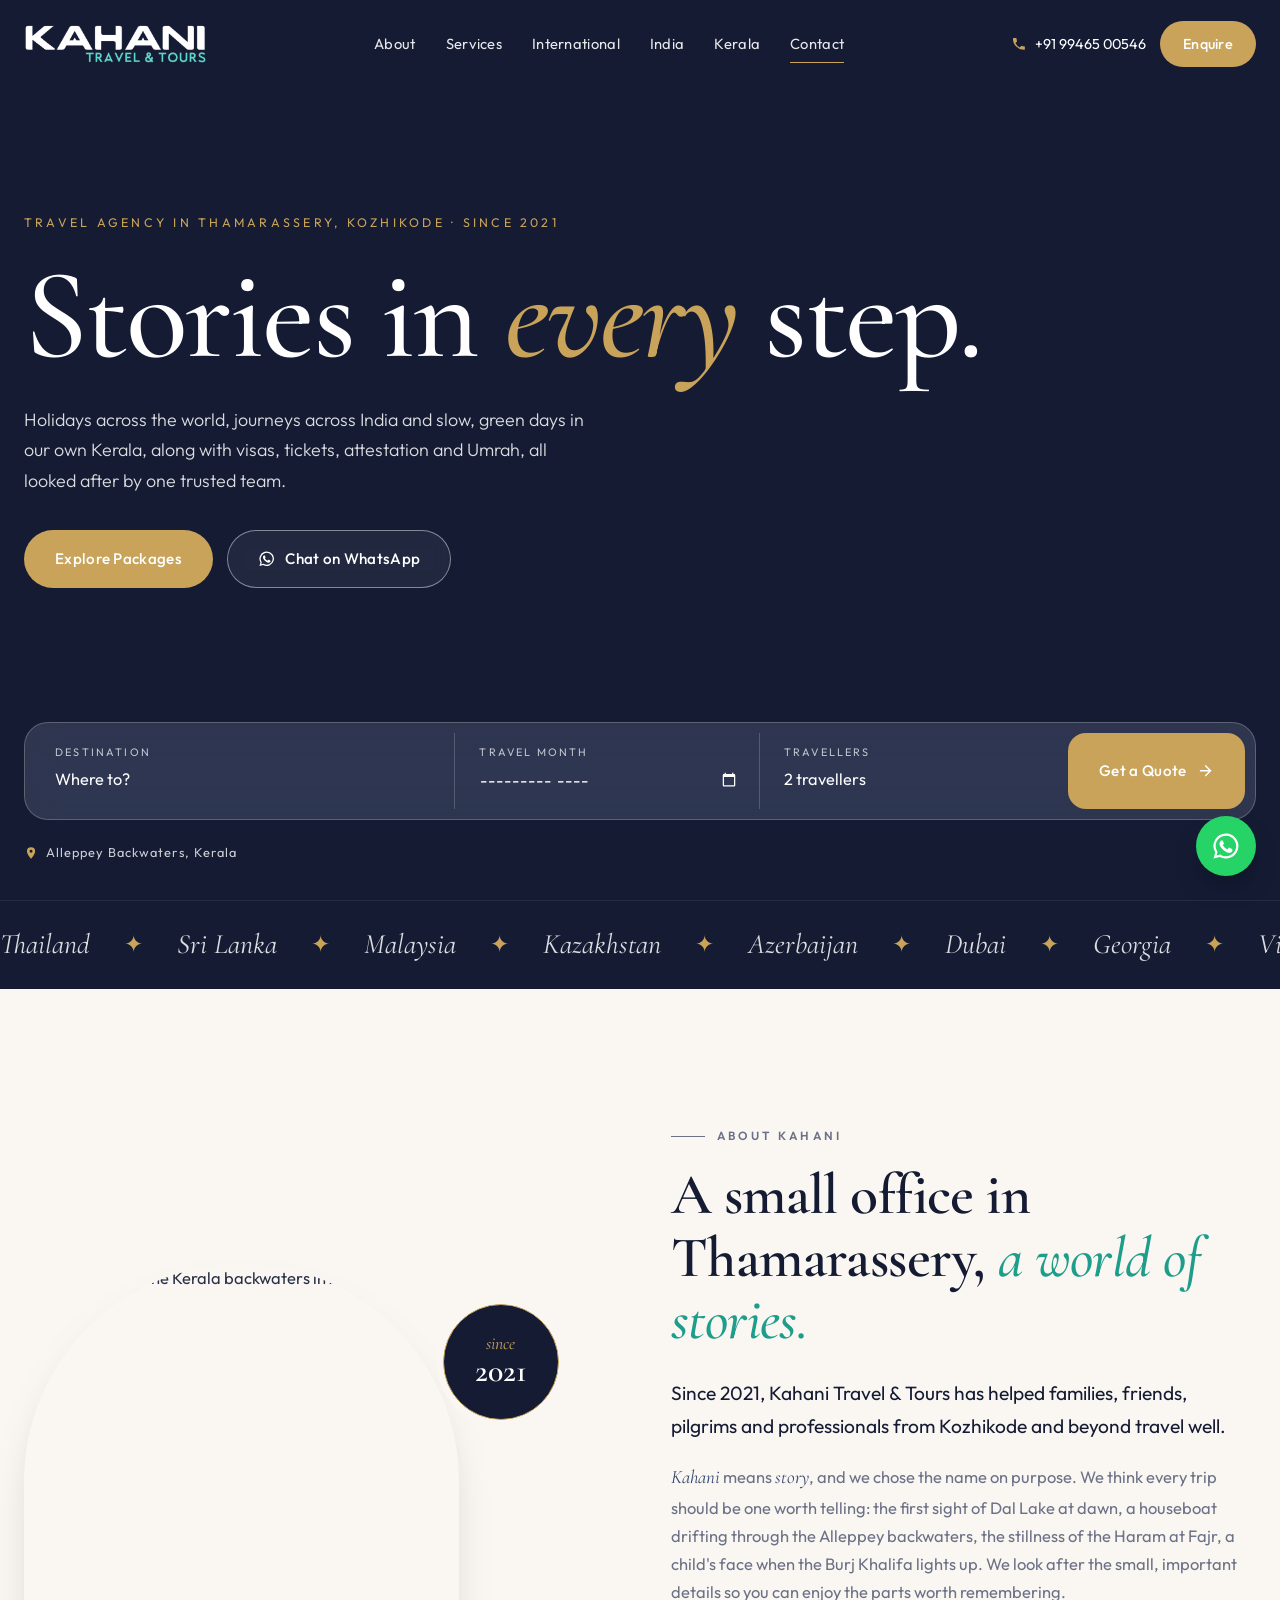
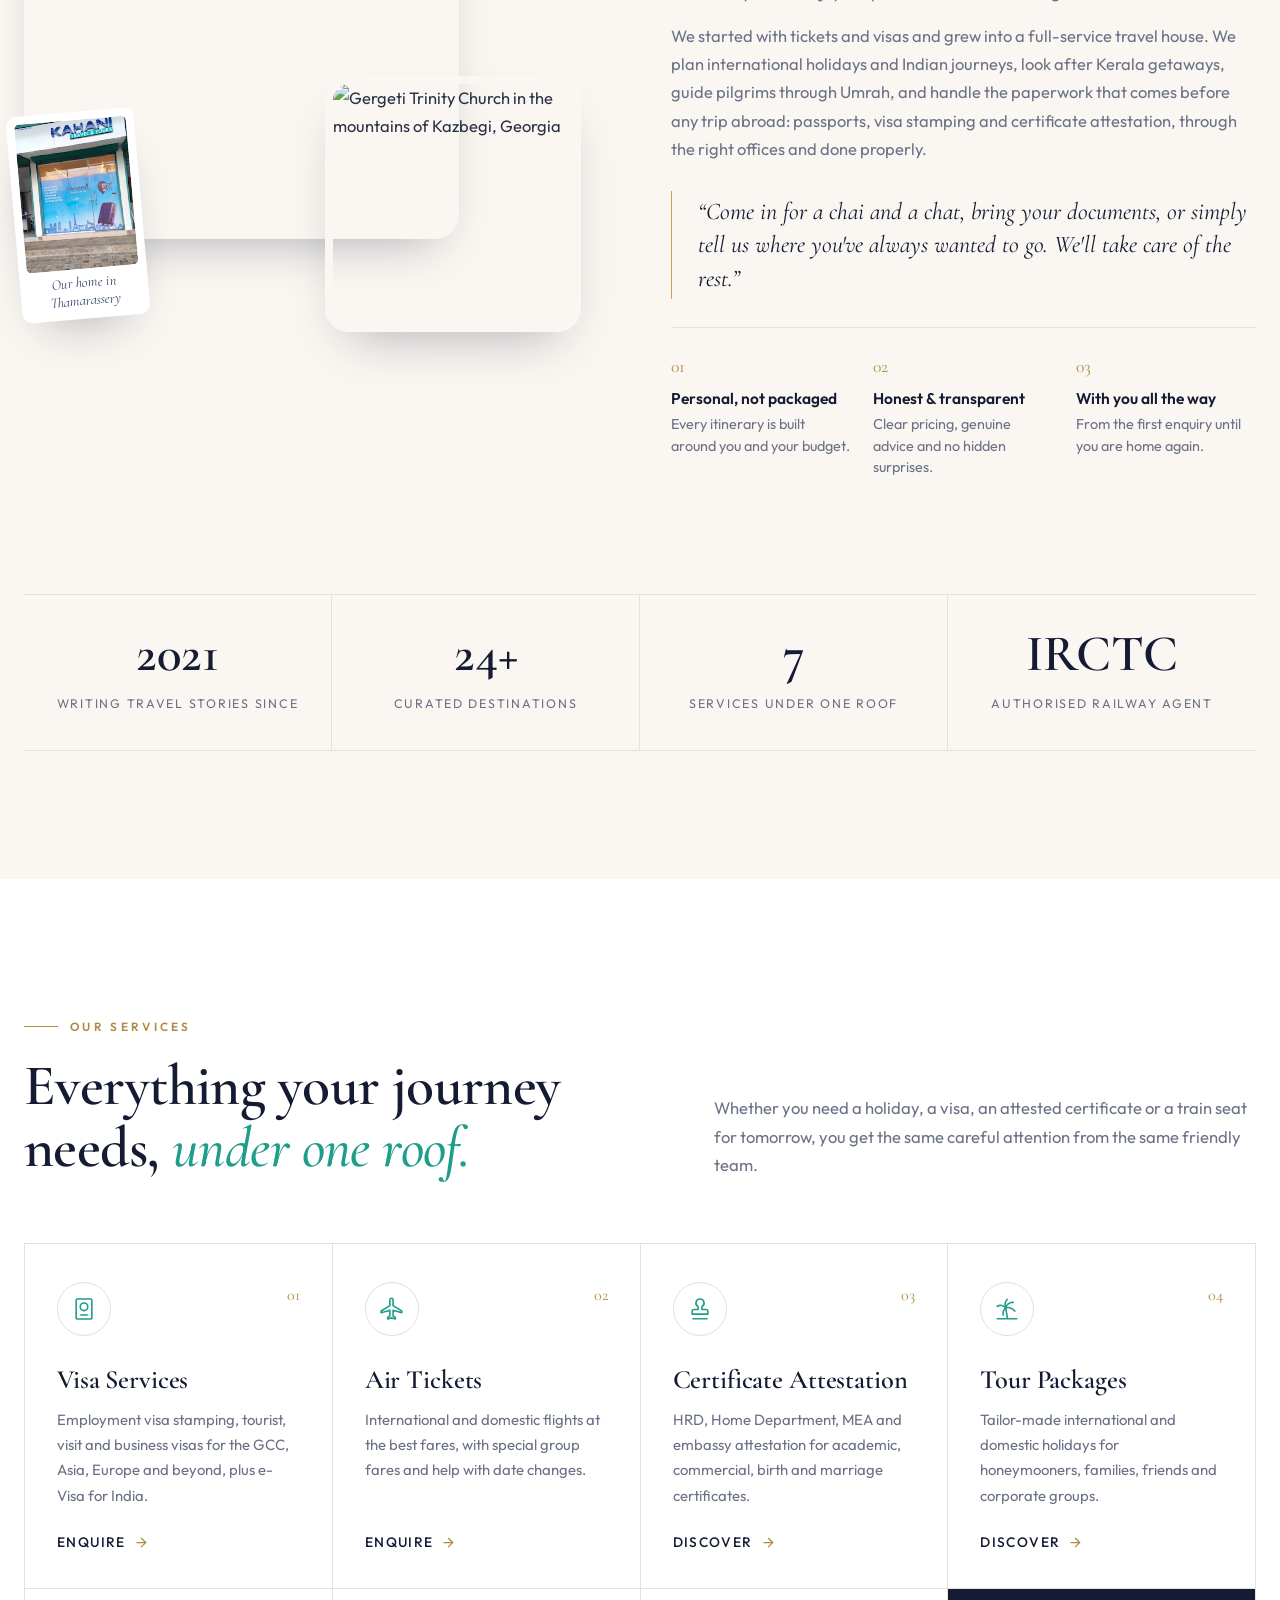
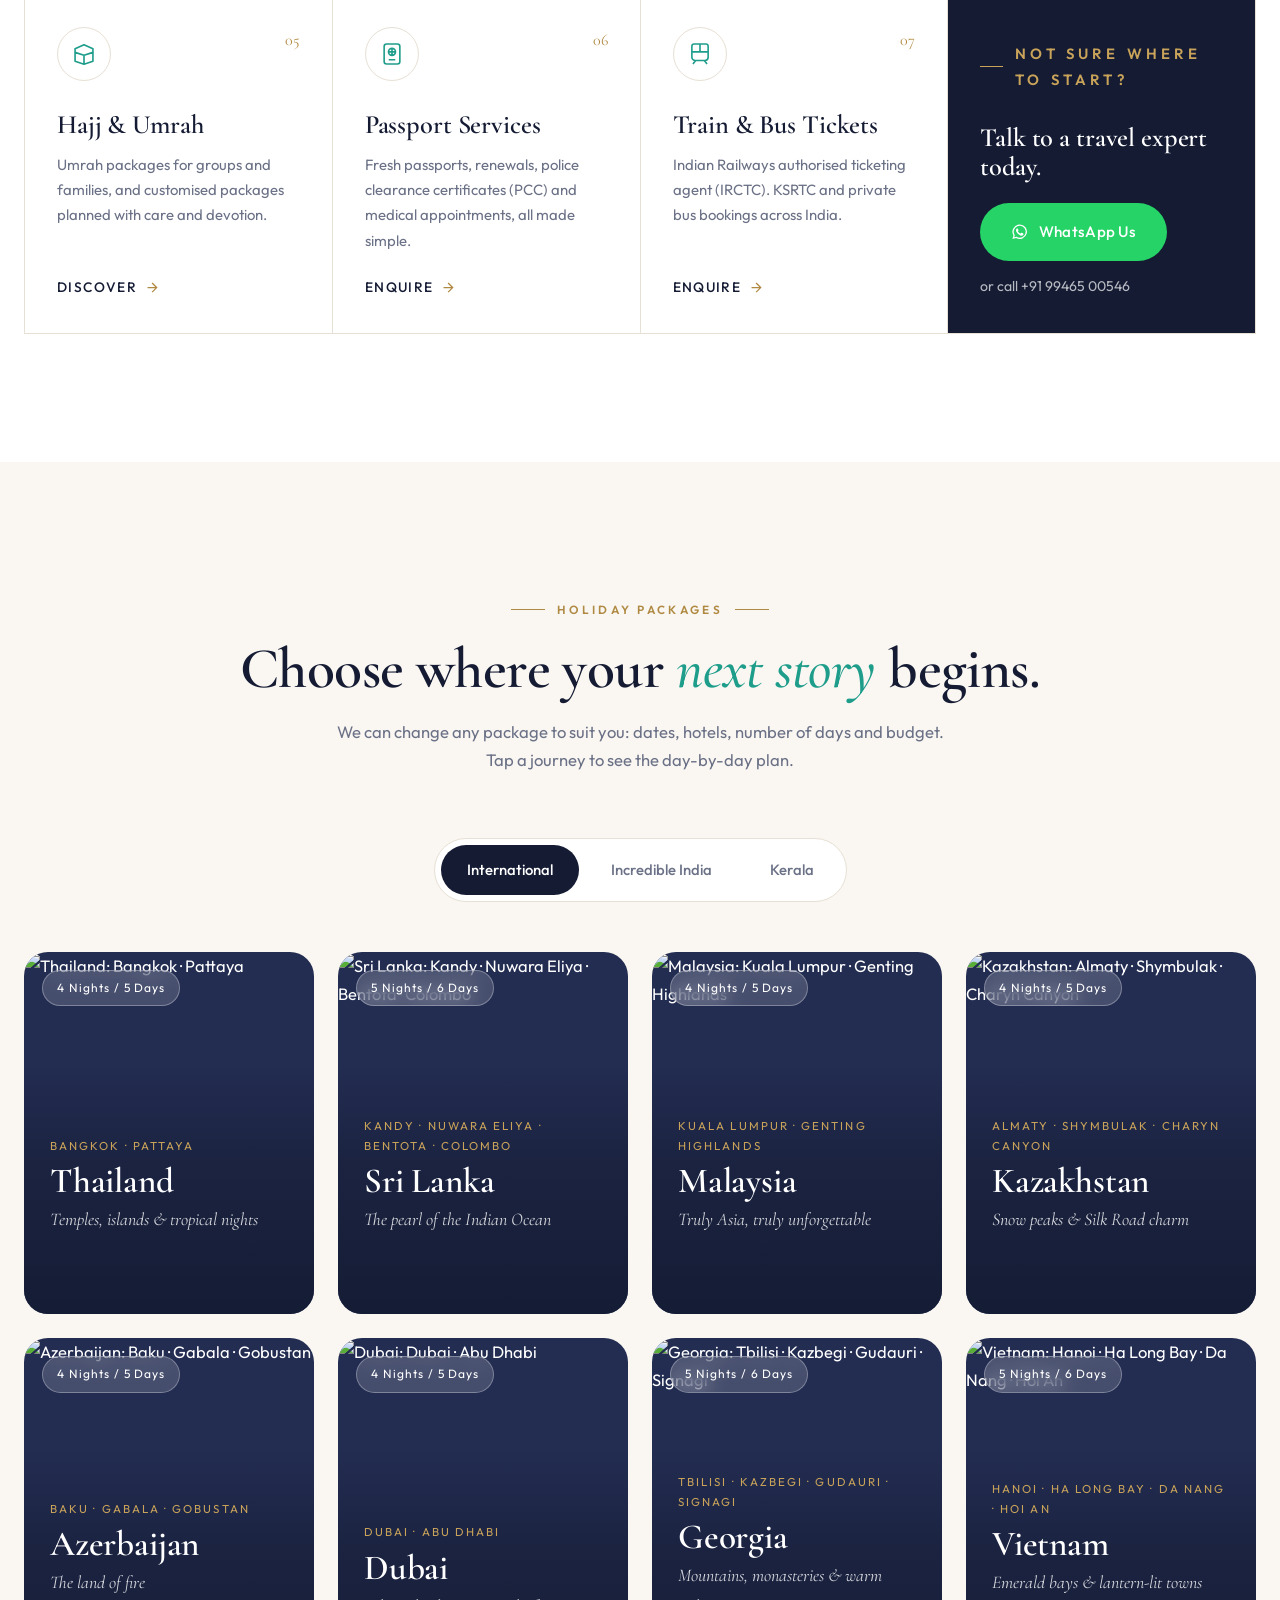
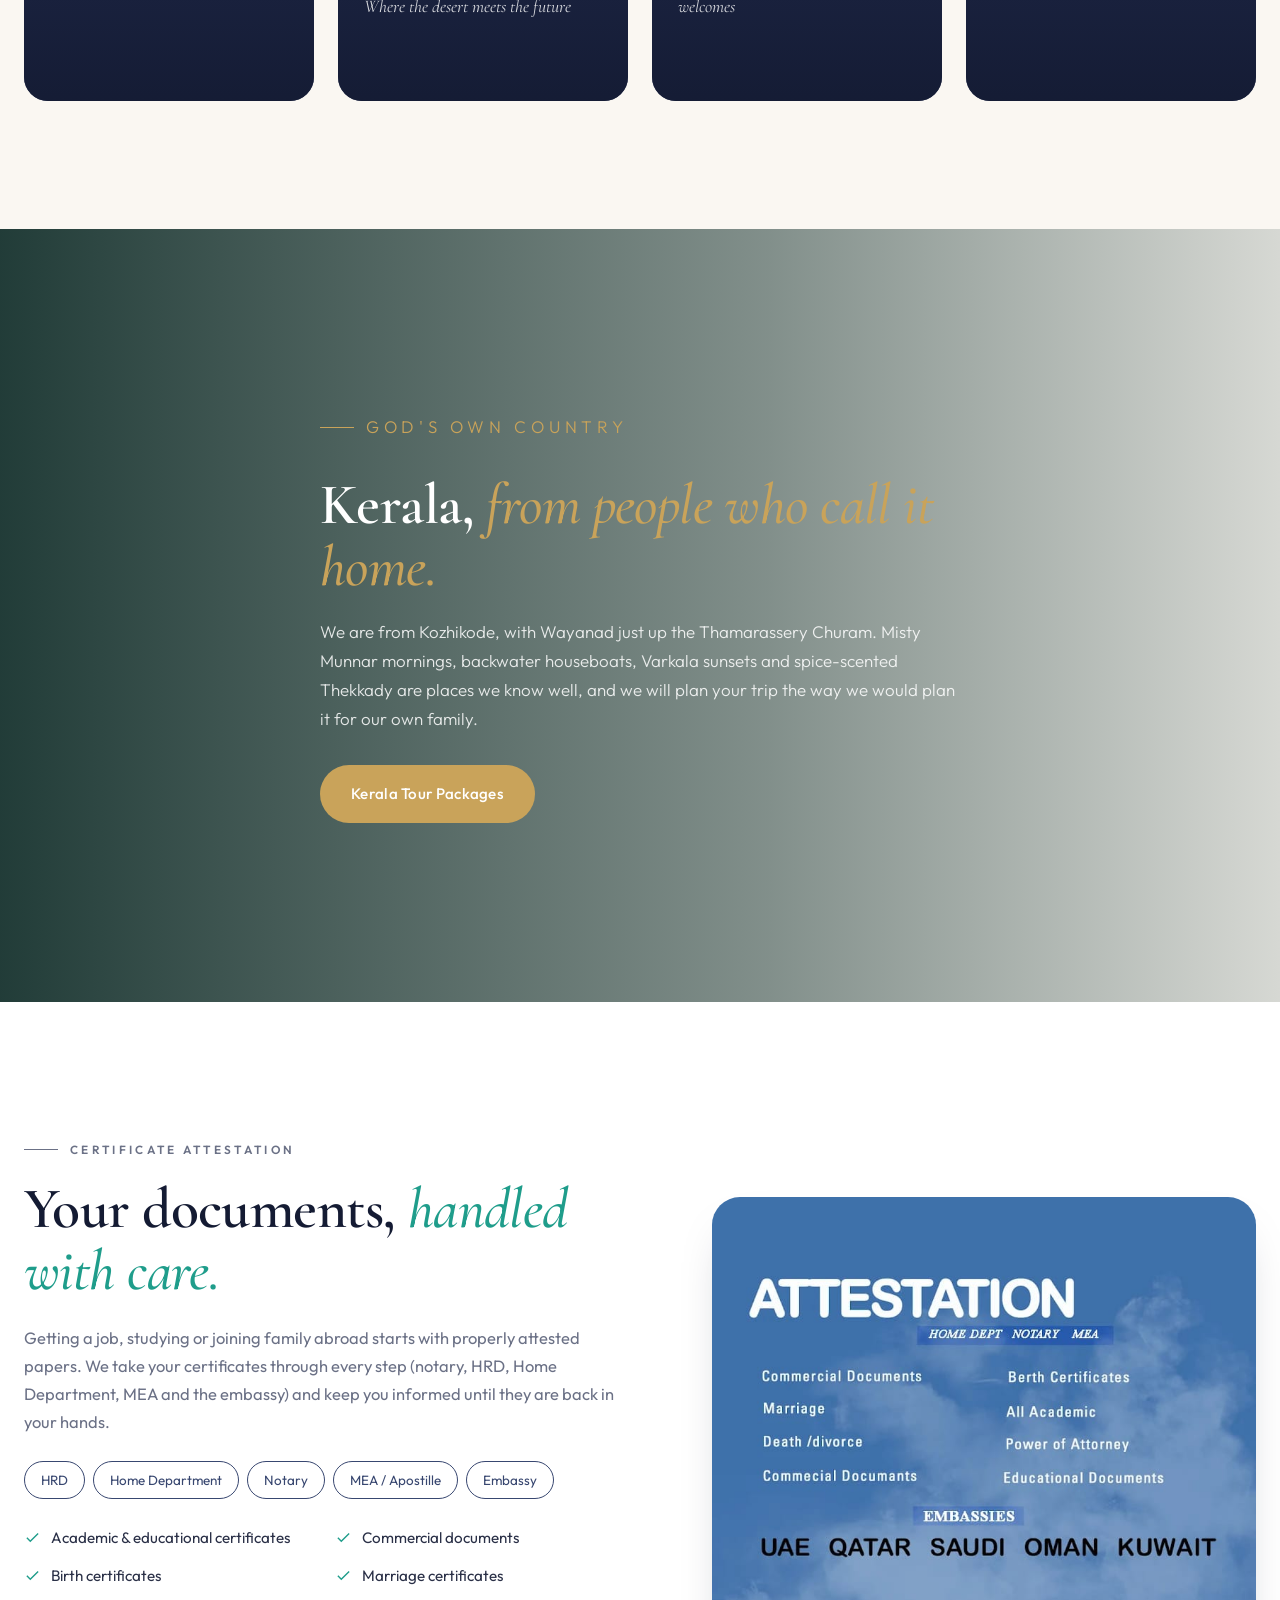
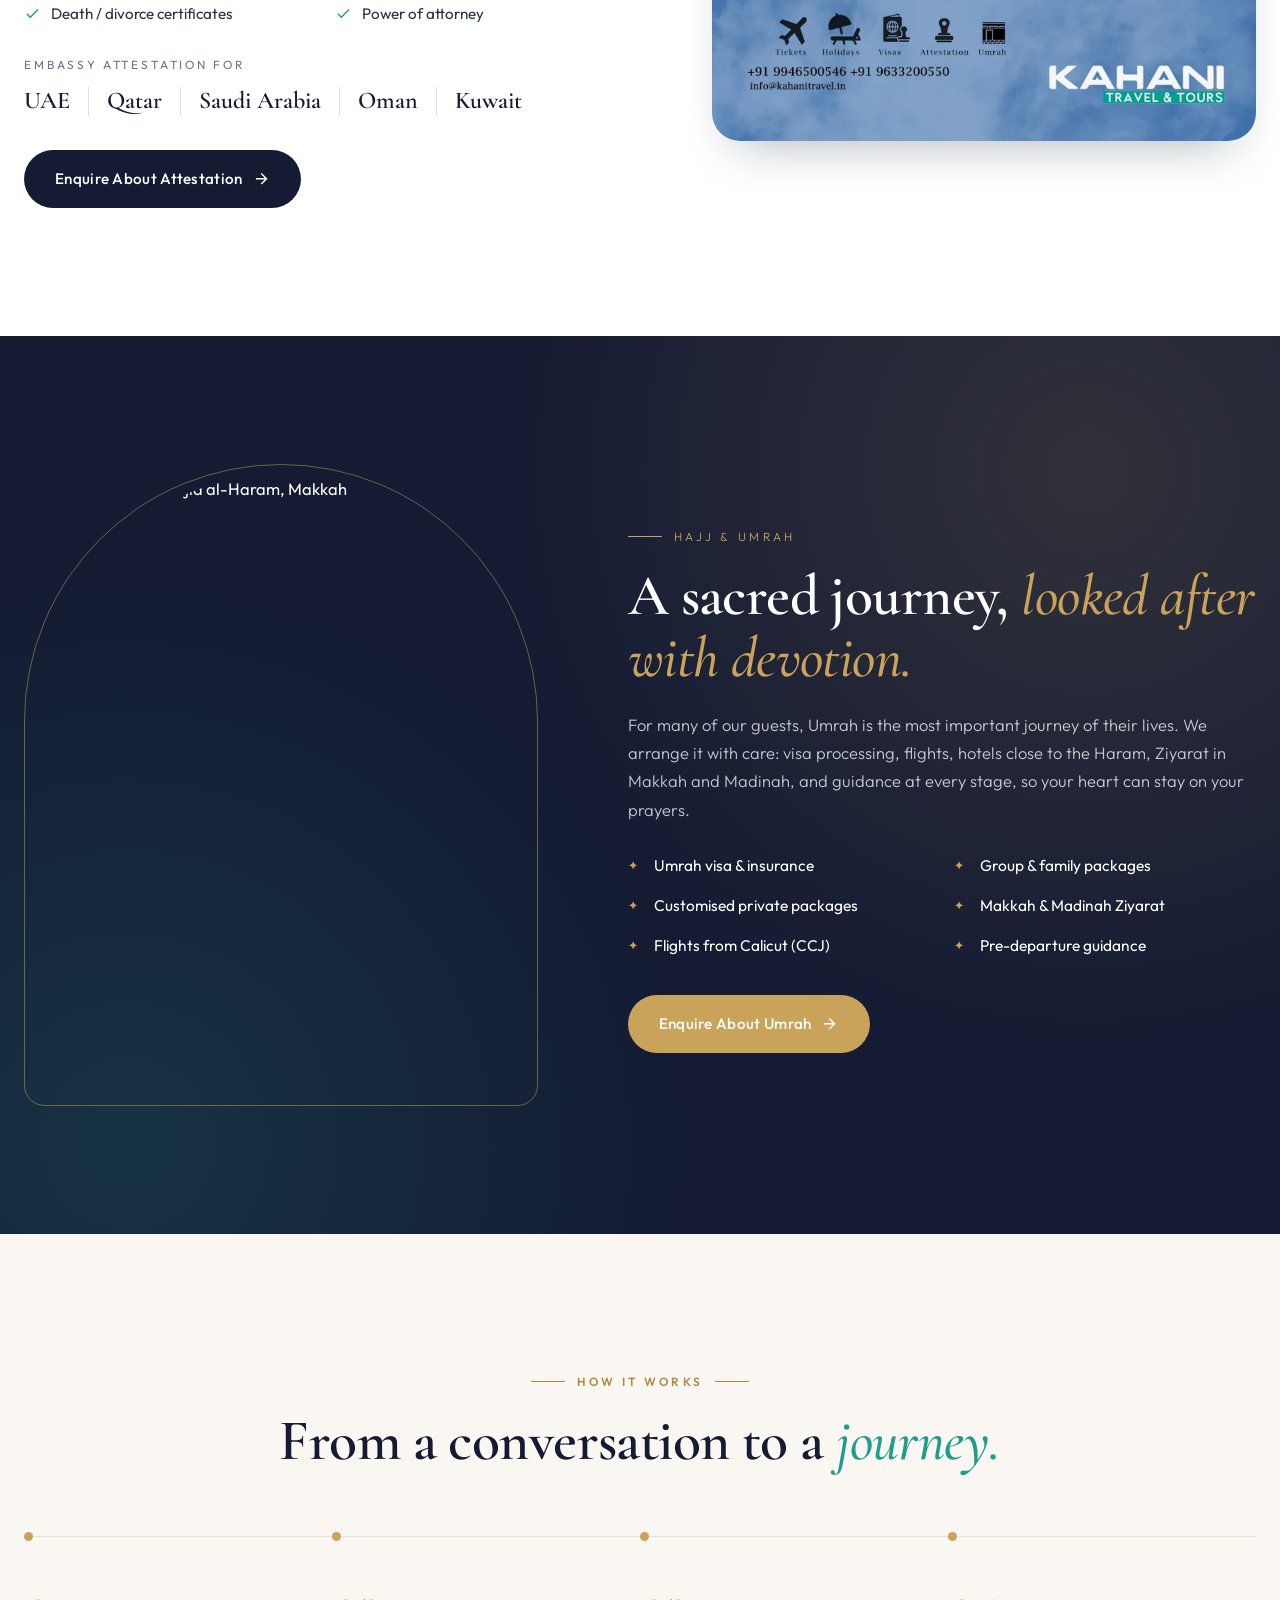
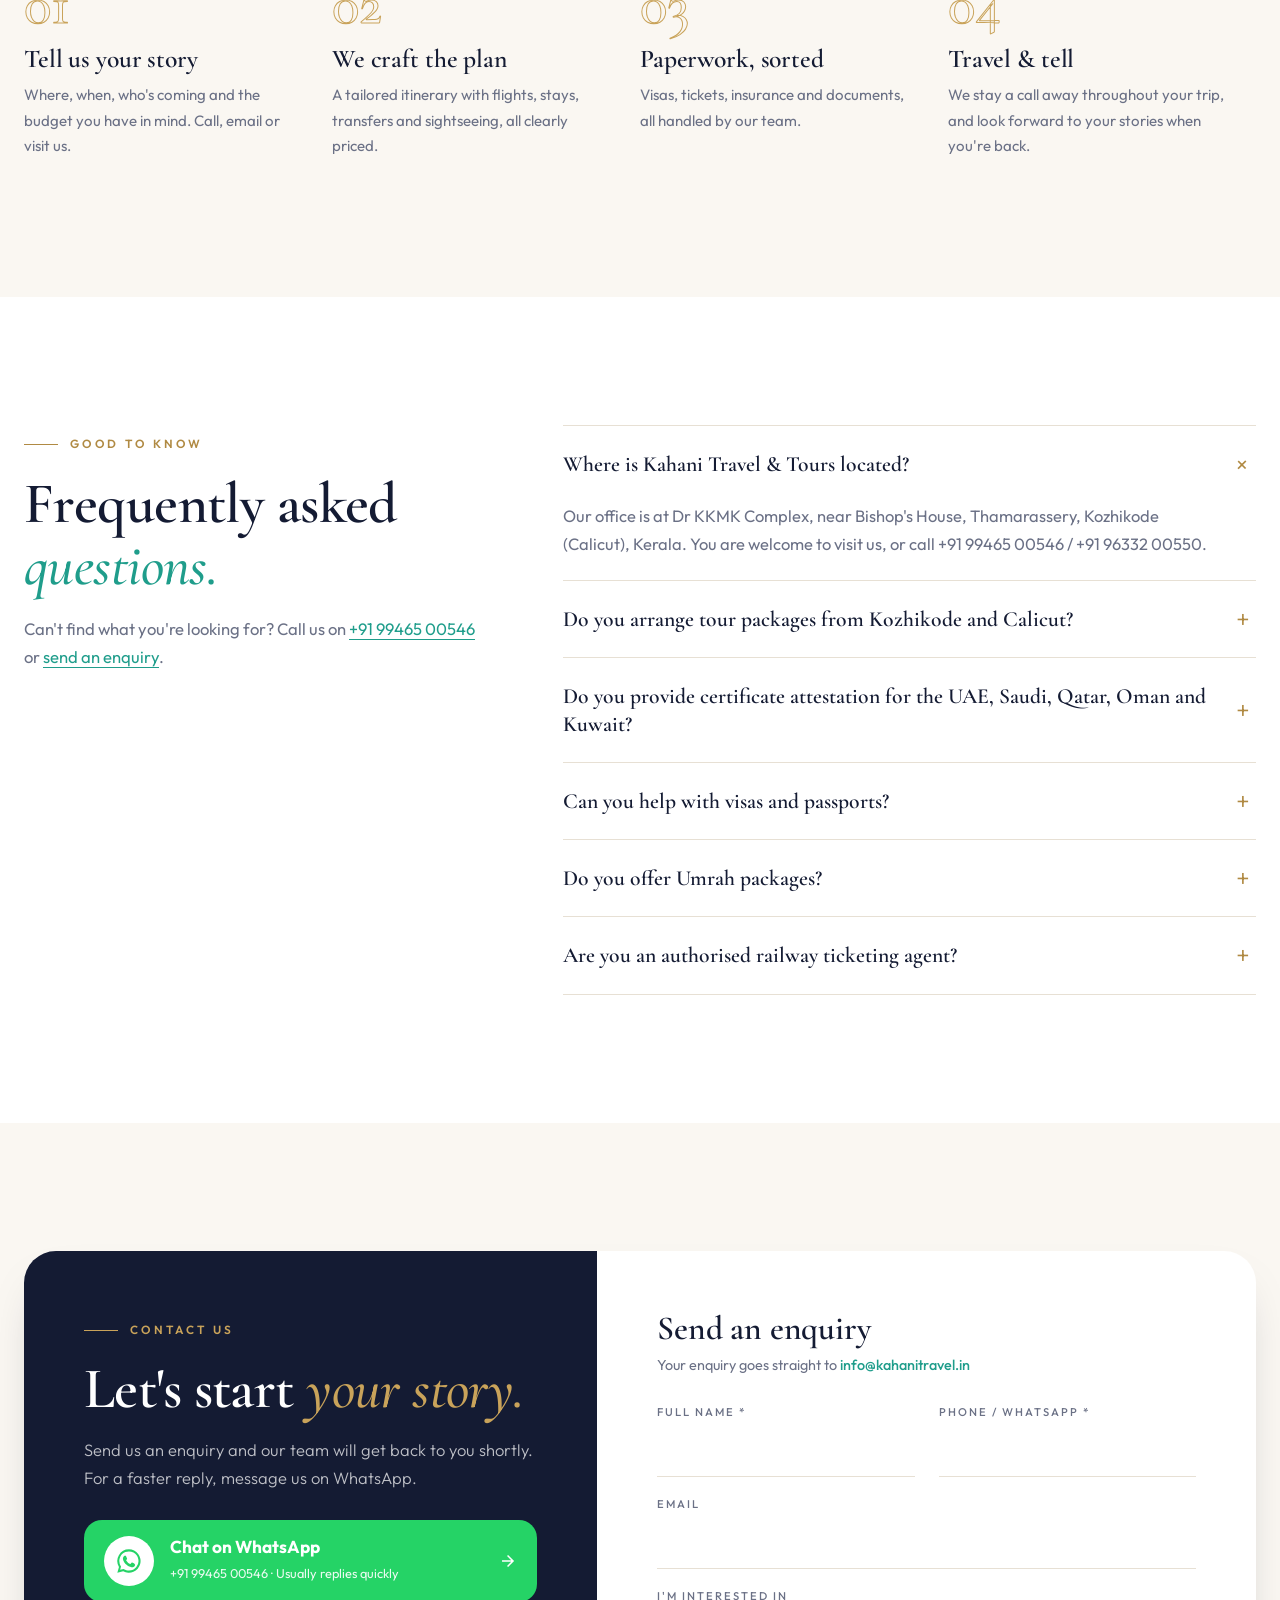
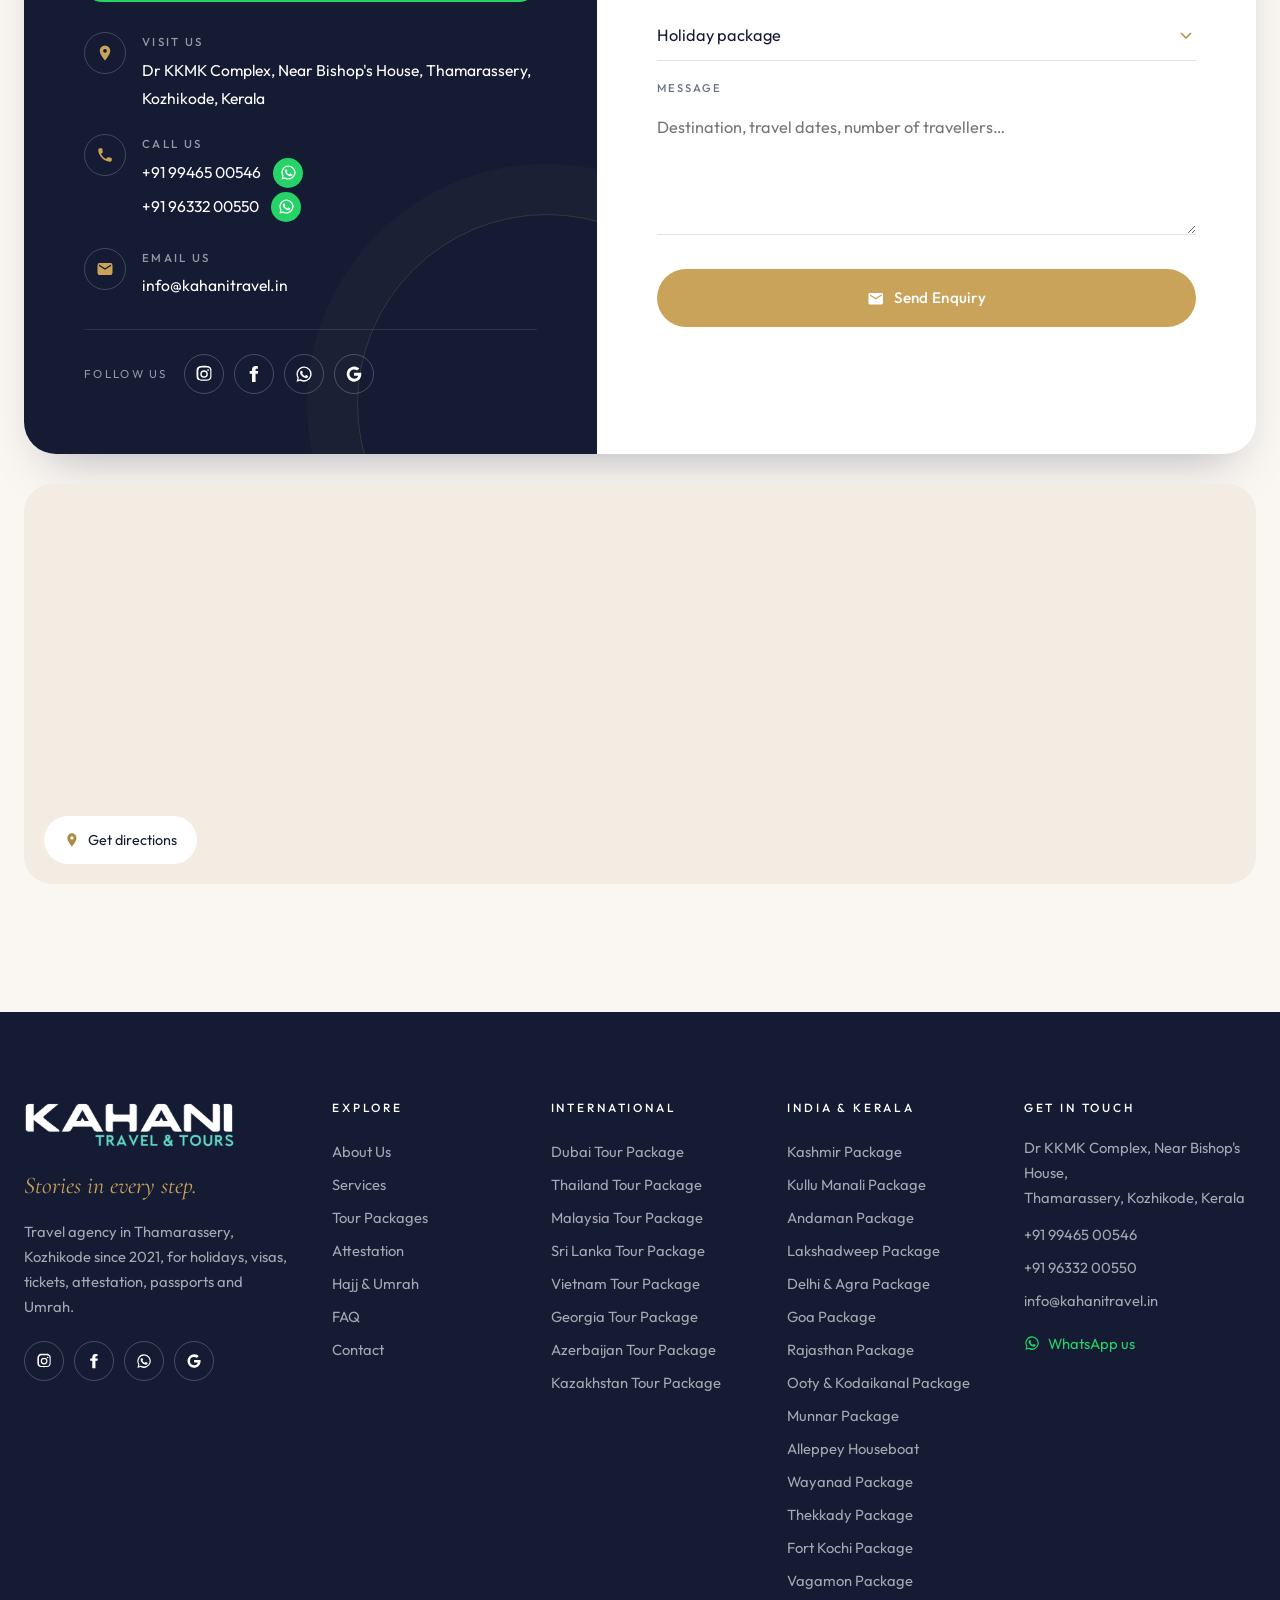
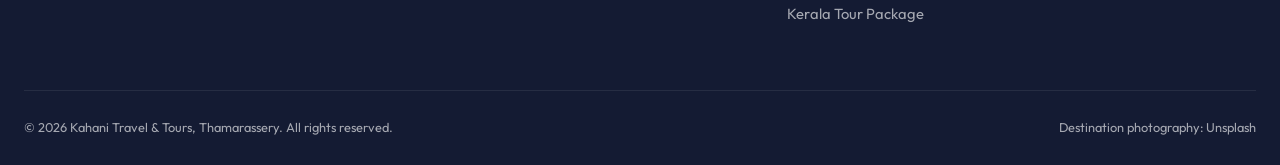
==== index.html @ eb057e5e "Add Goa, Rajasthan, Ooty, Thekkady, Fort Kochi and Vagamon packages; remove Attestation from top men" ====
<!doctype html>
<html lang="en-IN">
<head>
<meta charset="utf-8">
<meta name="viewport" content="width=device-width, initial-scale=1, viewport-fit=cover">
<title>Kahani Travel &amp; Tours | Travel Agency in Thamarassery, Kozhikode (Calicut)</title>
<meta name="description" content="Kahani Travel & Tours, a trusted travel agency in Thamarassery, Kozhikode since 2021. Holiday packages to Dubai, Thailand, Georgia, Kashmir and Kerala, plus visa services, air tickets, certificate attestation, passports and Umrah packages.">
<meta name="keywords" content="travel agency Thamarassery, travel agency Kozhikode, travel agency Calicut, tour packages Kerala, Kerala tour packages, Munnar package, Wayanad package, Goa package, Rajasthan tour package, Dubai package from Calicut, Thailand tour package, Georgia tour package, Kashmir package, Umrah package Kozhikode, visa services Calicut, certificate attestation Kozhikode, MEA attestation, embassy attestation UAE Saudi Qatar, passport services Thamarassery, IRCTC agent, air ticket booking Thamarassery, Kahani Travel">
<meta name="author" content="Kahani Travel & Tours">
<meta name="robots" content="index, follow, max-image-preview:large">
<link rel="canonical" href="https://kahanitravel.in/">
<meta name="geo.region" content="IN-KL">
<meta name="geo.placename" content="Thamarassery, Kozhikode">
<meta name="geo.position" content="11.4157;75.9387">
<meta name="ICBM" content="11.4157, 75.9387">

<!-- Open Graph / social sharing -->
<meta property="og:type" content="website">
<meta property="og:site_name" content="Kahani Travel & Tours">
<meta property="og:locale" content="en_IN">
<meta property="og:url" content="https://kahanitravel.in/">
<meta property="og:title" content="Kahani Travel & Tours | Stories in Every Step">
<meta property="og:description" content="Holidays, visas, tickets, attestation and Umrah from Thamarassery, Kozhikode. Your travel partner since 2021.">
<meta property="og:image" content="https://kahanitravel.in/assets/og-image.jpg">
<meta property="og:image:width" content="1200">
<meta property="og:image:height" content="630">
<meta name="twitter:card" content="summary_large_image">
<meta name="twitter:title" content="Kahani Travel & Tours | Stories in Every Step">
<meta name="twitter:description" content="Holidays, visas, tickets, attestation and Umrah from Thamarassery, Kozhikode.">
<meta name="twitter:image" content="https://kahanitravel.in/assets/og-image.jpg">

<meta name="theme-color" content="#141b33">
<link rel="icon" type="image/png" href="assets/favicon.png">
<link rel="apple-touch-icon" href="assets/apple-touch-icon.png">
<link rel="manifest" href="site.webmanifest">

<link rel="preconnect" href="https://fonts.googleapis.com">
<link rel="preconnect" href="https://fonts.gstatic.com" crossorigin>
<link rel="preconnect" href="https://images.unsplash.com">
<link rel="preload" as="image" href="https://images.unsplash.com/photo-1602216056096-3b40cc0c9944?auto=format&fit=crop&w=1920&q=70">
<link href="https://fonts.googleapis.com/css2?family=Cormorant+Garamond:ital,wght@0,500;0,600;0,700;1,500;1,600&family=Outfit:wght@300;400;500;600;700&display=swap" rel="stylesheet">
<link rel="stylesheet" href="style.css">

<!-- Structured data (Google rich results) -->
<script type="application/ld+json">
{
  "@context": "https://schema.org",
  "@graph": [
    {
      "@type": ["TravelAgency", "LocalBusiness"],
      "@id": "https://kahanitravel.in/#agency",
      "name": "Kahani Travel & Tours",
      "alternateName": "Kahani Travels & Tours",
      "slogan": "Stories in Every Step",
      "description": "Travel agency in Thamarassery, Kozhikode offering international and domestic tour packages, Kerala packages, visa services, air, train and bus tickets, certificate attestation, passport services and Hajj & Umrah packages.",
      "url": "https://kahanitravel.in/",
      "logo": "https://kahanitravel.in/assets/logo.png",
      "image": "https://kahanitravel.in/assets/og-image.jpg",
      "foundingDate": "2021",
      "email": "info@kahanitravel.in",
      "telephone": "+91-9946500546",
      "contactPoint": [
        { "@type": "ContactPoint", "telephone": "+91-9946500546", "contactType": "customer service", "areaServed": "IN", "availableLanguage": ["English", "Malayalam", "Hindi"] },
        { "@type": "ContactPoint", "telephone": "+91-9633200550", "contactType": "reservations", "areaServed": "IN", "availableLanguage": ["English", "Malayalam"] }
      ],
      "address": {
        "@type": "PostalAddress",
        "streetAddress": "Dr KKMK Complex, Near Bishop's House",
        "addressLocality": "Thamarassery",
        "addressRegion": "Kerala",
        "postalCode": "673573",
        "addressCountry": "IN"
      },
      "geo": { "@type": "GeoCoordinates", "latitude": 11.4157, "longitude": 75.9387 },
      "hasMap": "https://share.google/tsIcHY87o0FJ7wq28",
      "areaServed": ["Thamarassery", "Kozhikode", "Calicut", "Wayanad", "Malappuram", "Kerala", "India"],
      "priceRange": "₹₹",
      "sameAs": [
        "https://www.instagram.com/kahani_tours_/",
        "https://www.facebook.com/asafirtravel/",
        "https://share.google/tsIcHY87o0FJ7wq28"
      ],
      "hasOfferCatalog": {
        "@type": "OfferCatalog",
        "name": "Travel services",
        "itemListElement": [
          { "@type": "Offer", "itemOffered": { "@type": "Service", "name": "Visa services: employment visa stamping, tourist and business visas" } },
          { "@type": "Offer", "itemOffered": { "@type": "Service", "name": "International and domestic air tickets, group fares" } },
          { "@type": "Offer", "itemOffered": { "@type": "Service", "name": "Certificate attestation: HRD, Home Department, MEA, embassy" } },
          { "@type": "Offer", "itemOffered": { "@type": "Service", "name": "International and domestic tour packages" } },
          { "@type": "Offer", "itemOffered": { "@type": "Service", "name": "Hajj and Umrah packages" } },
          { "@type": "Offer", "itemOffered": { "@type": "Service", "name": "Passport fresh, renewal, PCC and medical" } },
          { "@type": "Offer", "itemOffered": { "@type": "Service", "name": "Train (IRCTC authorised agent) and bus tickets" } }
        ]
      }
    },
    {
      "@type": "WebSite",
      "@id": "https://kahanitravel.in/#website",
      "url": "https://kahanitravel.in/",
      "name": "Kahani Travel & Tours",
      "publisher": { "@id": "https://kahanitravel.in/#agency" },
      "inLanguage": "en-IN"
    }
  ]
}
</script>
<script type="application/ld+json">
{
  "@context": "https://schema.org",
  "@type": "FAQPage",
  "mainEntity": [
    { "@type": "Question", "name": "Where is Kahani Travel & Tours located?", "acceptedAnswer": { "@type": "Answer", "text": "Our office is at Dr KKMK Complex, near Bishop's House, Thamarassery, Kozhikode (Calicut), Kerala. You are welcome to visit us, or call +91 9946500546 / +91 9633200550." } },
    { "@type": "Question", "name": "Do you arrange tour packages from Kozhikode and Calicut?", "acceptedAnswer": { "@type": "Answer", "text": "Yes. We plan international holidays to Dubai, Thailand, Malaysia, Sri Lanka, Vietnam, Georgia, Azerbaijan and Kazakhstan, Indian trips to Kashmir, Kullu Manali, Andaman, Lakshadweep, Delhi, Goa, Rajasthan and Ooty, and Kerala packages to Munnar, Alleppey, Wayanad, Thekkady, Vagamon, Fort Kochi and Varkala. Flights can start from Calicut (CCJ), Kochi or any city you prefer." } },
    { "@type": "Question", "name": "Do you provide certificate attestation for UAE, Saudi, Qatar, Oman and Kuwait?", "acceptedAnswer": { "@type": "Answer", "text": "Yes. We handle HRD, Home Department, Notary, MEA and embassy attestation for academic, commercial, birth, marriage, death and divorce certificates and power of attorney, for the UAE, Qatar, Saudi Arabia, Oman and Kuwait embassies." } },
    { "@type": "Question", "name": "Can you help with visas and passports?", "acceptedAnswer": { "@type": "Answer", "text": "Yes. We assist with employment visa stamping and tourist, visit and business visas, as well as passport applications, renewals, police clearance certificates (PCC) and medical appointments." } },
    { "@type": "Question", "name": "Do you offer Umrah packages?", "acceptedAnswer": { "@type": "Answer", "text": "Yes. We offer group, family and customised Umrah packages including visa, flights, hotels near the Haram, and Ziyarat in Makkah and Madinah." } },
    { "@type": "Question", "name": "Are you an authorised railway ticketing agent?", "acceptedAnswer": { "@type": "Answer", "text": "Yes. Kahani Travel & Tours is an Indian Railways authorised ticketing agent, and we also book KSRTC and private bus tickets." } }
  ]
}
</script>
</head>
<body>
<a class="skip" href="#main">Skip to content</a>

<!-- ============ HEADER ============ -->
<header class="header" id="header">
  <div class="wrap header-in">
    <a href="#home" class="brand" aria-label="Kahani Travel & Tours, home">
      <img class="logo-light" src="assets/logo-white.png" alt="Kahani Travel & Tours logo" width="600" height="131">
      <img class="logo-dark" src="assets/logo.png" alt="" width="600" height="131" aria-hidden="true">
    </a>
    <nav class="nav" id="nav" aria-label="Main navigation">
      <a href="#about">About</a>
      <a href="#services">Services</a>
      <a href="#packages" data-tab-link="international">International</a>
      <a href="#packages" data-tab-link="india">India</a>
      <a href="#packages" data-tab-link="kerala">Kerala</a>
      <a href="#contact">Contact</a>
      <div class="nav-mobile-extra">
        <a href="tel:+919946500546">+91 99465 00546</a>
        <a href="tel:+919633200550">+91 96332 00550</a>
        <a href="mailto:info@kahanitravel.in">info@kahanitravel.in</a>
        <div class="social" data-social></div>
      </div>
    </nav>
    <div class="header-actions">
      <a href="tel:+919946500546" class="h-phone"><svg class="ic"><use href="#i-phone"/></svg><span>+91 99465 00546</span></a>
      <a href="#contact" class="btn btn-gold btn-sm">Enquire</a>
      <button class="burger" id="burger" aria-label="Open menu" aria-expanded="false" aria-controls="nav"><span></span><span></span></button>
    </div>
  </div>
</header>

<main id="main">

<!-- ============ HERO ============ -->
<section class="hero" id="home" aria-label="Welcome">
  <div class="hero-slides" id="heroSlides" aria-hidden="true"></div>
  <div class="hero-shade" aria-hidden="true"></div>
  <div class="wrap hero-in">
    <p class="kicker reveal">Travel agency in Thamarassery, Kozhikode · Since 2021</p>
    <h1 class="reveal">Stories in <em>every</em> step.</h1>
    <p class="hero-lead reveal">Holidays across the world, journeys across India and slow, green days in our own Kerala, along with visas, tickets, attestation and Umrah, all looked after by one trusted team.</p>
    <div class="hero-btns reveal">
      <a href="#packages" class="btn btn-gold">Explore Packages</a>
      <a href="#" class="btn btn-ghost" data-wa="Hello Kahani Travel, I would like to plan a trip."><svg class="ic"><use href="#i-wa"/></svg>Chat on WhatsApp</a>
    </div>
  </div>

  <div class="wrap hero-bottom">
    <form class="quick" id="quickForm" aria-label="Quick quote">
      <label>
        <span>Destination</span>
        <select name="dest" id="quickDest" required></select>
      </label>
      <label>
        <span>Travel month</span>
        <input type="month" name="month" aria-label="Travel month">
      </label>
      <label>
        <span>Travellers</span>
        <select name="pax">
          <option>1 traveller</option><option selected>2 travellers</option><option>3–4 travellers</option><option>5–9 travellers</option><option>Group (10+)</option>
        </select>
      </label>
      <button class="btn btn-gold" type="submit">Get a Quote <svg class="ic"><use href="#i-arrow"/></svg></button>
    </form>
    <div class="hero-meta">
      <span class="slide-place" id="slidePlace"></span>
      <div class="hero-dots" id="heroDots"></div>
    </div>
  </div>
</section>

<!-- ============ MARQUEE ============ -->
<div class="marquee" aria-hidden="true">
  <div class="marquee-track" id="marquee"></div>
</div>

<!-- ============ ABOUT ============ -->
<section class="section about" id="about" aria-labelledby="about-h">
  <div class="wrap about-in">
    <div class="about-media reveal">
      <img class="am-1" src="https://images.unsplash.com/photo-1602216056096-3b40cc0c9944?auto=format&fit=crop&w=900&q=70" alt="Houseboat on the Kerala backwaters in Alleppey" loading="lazy" width="900" height="1100">
      <img class="am-2" src="https://images.unsplash.com/photo-1563284223-333497472e88?auto=format&fit=crop&w=600&q=70" alt="Gergeti Trinity Church in the mountains of Kazbegi, Georgia" loading="lazy" width="600" height="600">
      <figure class="about-office">
        <img src="assets/office.jpg" alt="Kahani Travel & Tours office front at Dr KKMK Complex, Thamarassery" loading="lazy" width="175" height="292">
        <figcaption>Our home in Thamarassery</figcaption>
      </figure>
      <div class="since-badge"><small>since</small><b>2021</b></div>
    </div>
    <div class="about-text reveal">
      <p class="eyebrow">About Kahani</p>
      <h2 id="about-h">A small office in Thamarassery, <em>a world of stories.</em></h2>
      <p class="lead">Since 2021, Kahani Travel &amp; Tours has helped families, friends, pilgrims and professionals from Kozhikode and beyond travel well.</p>
      <p><em>Kahani</em> means <em>story</em>, and we chose the name on purpose. We think every trip should be one worth telling: the first sight of Dal Lake at dawn, a houseboat drifting through the Alleppey backwaters, the stillness of the Haram at Fajr, a child's face when the Burj Khalifa lights up. We look after the small, important details so you can enjoy the parts worth remembering.</p>
      <p>We started with tickets and visas and grew into a full-service travel house. We plan international holidays and Indian journeys, look after Kerala getaways, guide pilgrims through Umrah, and handle the paperwork that comes before any trip abroad: passports, visa stamping and certificate attestation, through the right offices and done properly.</p>
      <blockquote>“Come in for a chai and a chat, bring your documents, or simply tell us where you've always wanted to go. We'll take care of the rest.”</blockquote>
      <ul class="values">
        <li><span>01</span><div><b>Personal, not packaged</b>Every itinerary is built around you and your budget.</div></li>
        <li><span>02</span><div><b>Honest &amp; transparent</b>Clear pricing, genuine advice and no hidden surprises.</div></li>
        <li><span>03</span><div><b>With you all the way</b>From the first enquiry until you are home again.</div></li>
      </ul>
    </div>
  </div>

  <div class="wrap stats">
    <div class="stat reveal"><b>2021</b><span>Writing travel stories since</span></div>
    <div class="stat reveal"><b>24+</b><span>Curated destinations</span></div>
    <div class="stat reveal"><b>7</b><span>Services under one roof</span></div>
    <div class="stat reveal"><b>IRCTC</b><span>Authorised railway agent</span></div>
  </div>
</section>

<!-- ============ SERVICES ============ -->
<section class="section services" id="services" aria-labelledby="services-h">
  <div class="wrap">
    <div class="head split reveal">
      <div>
        <p class="eyebrow">Our Services</p>
        <h2 id="services-h">Everything your journey needs, <em>under one roof.</em></h2>
      </div>
      <p class="sub">Whether you need a holiday, a visa, an attested certificate or a train seat for tomorrow, you get the same careful attention from the same friendly team.</p>
    </div>
    <div class="svc-grid" id="svcGrid">
      <!-- rendered from data.js; static fallback below for search engines -->
      <noscript>
        <ul>
          <li>Visa services: employment visa stamping, tourist and business visas</li>
          <li>Air tickets: international and domestic, group special fares</li>
          <li>Certificate attestation: HRD, Home Department, embassy, MEA</li>
          <li>Tour packages: international and domestic</li>
          <li>Hajj &amp; Umrah: Umrah packages and customised packages</li>
          <li>Passport: fresh, renewal, PCC and medical</li>
          <li>Train &amp; bus tickets: Indian Railway authorised ticketing agent, KSRTC and private buses</li>
        </ul>
      </noscript>
    </div>
  </div>
</section>

<!-- ============ PACKAGES ============ -->
<section class="section packages" id="packages" aria-labelledby="packages-h">
  <div class="wrap">
    <div class="head center reveal">
      <p class="eyebrow">Holiday Packages</p>
      <h2 id="packages-h">Choose where your <em>next story</em> begins.</h2>
      <p class="sub">We can change any package to suit you: dates, hotels, number of days and budget. Tap a journey to see the day-by-day plan.</p>
    </div>
    <div class="tabs" role="tablist" aria-label="Package categories">
      <button class="tab active" role="tab" aria-selected="true" data-tab="international">International</button>
      <button class="tab" role="tab" aria-selected="false" data-tab="india">Incredible India</button>
      <button class="tab" role="tab" aria-selected="false" data-tab="kerala">Kerala</button>
    </div>
    <div class="pkg-grid" id="pkgGrid" role="tabpanel"></div>
  </div>
</section>

<!-- ============ KERALA FEATURE ============ -->
<section class="kerala-band" aria-labelledby="kerala-h">
  <div class="kerala-bg" style="background-image:url('https://images.unsplash.com/photo-1723709431768-d749b0d814b9?auto=format&fit=crop&w=1920&q=70')" role="img" aria-label="Green hills of Wayanad, Kerala"></div>
  <div class="wrap kerala-in reveal">
    <p class="eyebrow light">God's Own Country</p>
    <h2 id="kerala-h">Kerala, <em>from people who call it home.</em></h2>
    <p>We are from Kozhikode, with Wayanad just up the Thamarassery Churam. Misty Munnar mornings, backwater houseboats, Varkala sunsets and spice-scented Thekkady are places we know well, and we will plan your trip the way we would plan it for our own family.</p>
    <a href="#packages" class="btn btn-gold" data-tab-link="kerala">Kerala Tour Packages</a>
  </div>
</section>

<!-- ============ ATTESTATION ============ -->
<section class="section attest" id="attestation" aria-labelledby="attest-h">
  <div class="wrap attest-in">
    <div class="attest-text reveal">
      <p class="eyebrow">Certificate Attestation</p>
      <h2 id="attest-h">Your documents, <em>handled with care.</em></h2>
      <p>Getting a job, studying or joining family abroad starts with properly attested papers. We take your certificates through every step (notary, HRD, Home Department, MEA and the embassy) and keep you informed until they are back in your hands.</p>
      <div class="chips"><span>HRD</span><span>Home Department</span><span>Notary</span><span>MEA / Apostille</span><span>Embassy</span></div>
      <div class="doc-list">
        <div><svg class="ic"><use href="#i-check"/></svg>Academic &amp; educational certificates</div>
        <div><svg class="ic"><use href="#i-check"/></svg>Commercial documents</div>
        <div><svg class="ic"><use href="#i-check"/></svg>Birth certificates</div>
        <div><svg class="ic"><use href="#i-check"/></svg>Marriage certificates</div>
        <div><svg class="ic"><use href="#i-check"/></svg>Death / divorce certificates</div>
        <div><svg class="ic"><use href="#i-check"/></svg>Power of attorney</div>
      </div>
      <p class="embassy-title">Embassy attestation for</p>
      <div class="flags"><span>UAE</span><span>Qatar</span><span>Saudi Arabia</span><span>Oman</span><span>Kuwait</span></div>
      <a href="#contact" class="btn btn-navy" data-enquire="Certificate Attestation">Enquire About Attestation <svg class="ic"><use href="#i-arrow"/></svg></a>
    </div>
    <div class="attest-media reveal">
      <img src="assets/attestation.jpg" alt="Certificate attestation services in Kozhikode for the UAE, Qatar, Saudi, Oman and Kuwait embassies" loading="lazy" width="768" height="768">
    </div>
  </div>
</section>

<!-- ============ UMRAH ============ -->
<section class="umrah" id="umrah" aria-labelledby="umrah-h">
  <div class="wrap umrah-in">
    <img class="umrah-media reveal" src="https://images.unsplash.com/photo-1693590614566-1d3ea9ef32f7?auto=format&fit=crop&w=1000&q=70" alt="The Kaaba at Masjid al-Haram, Makkah" loading="lazy" width="1000" height="1200">
    <div class="umrah-text reveal">
      <p class="eyebrow light">Hajj &amp; Umrah</p>
      <h2 id="umrah-h">A sacred journey, <em>looked after with devotion.</em></h2>
      <p>For many of our guests, Umrah is the most important journey of their lives. We arrange it with care: visa processing, flights, hotels close to the Haram, Ziyarat in Makkah and Madinah, and guidance at every stage, so your heart can stay on your prayers.</p>
      <ul class="tick-list">
        <li>Umrah visa &amp; insurance</li><li>Group &amp; family packages</li>
        <li>Customised private packages</li><li>Makkah &amp; Madinah Ziyarat</li>
        <li>Flights from Calicut (CCJ)</li><li>Pre-departure guidance</li>
      </ul>
      <a href="#contact" class="btn btn-gold" data-enquire="Hajj & Umrah">Enquire About Umrah <svg class="ic"><use href="#i-arrow"/></svg></a>
    </div>
  </div>
</section>

<!-- ============ PROCESS ============ -->
<section class="section process" aria-labelledby="process-h">
  <div class="wrap">
    <div class="head center reveal">
      <p class="eyebrow">How It Works</p>
      <h2 id="process-h">From a conversation to a <em>journey.</em></h2>
    </div>
    <ol class="steps">
      <li class="reveal"><span class="num">01</span><h3>Tell us your story</h3><p>Where, when, who's coming and the budget you have in mind. Call, email or visit us.</p></li>
      <li class="reveal"><span class="num">02</span><h3>We craft the plan</h3><p>A tailored itinerary with flights, stays, transfers and sightseeing, all clearly priced.</p></li>
      <li class="reveal"><span class="num">03</span><h3>Paperwork, sorted</h3><p>Visas, tickets, insurance and documents, all handled by our team.</p></li>
      <li class="reveal"><span class="num">04</span><h3>Travel &amp; tell</h3><p>We stay a call away throughout your trip, and look forward to your stories when you're back.</p></li>
    </ol>
  </div>
</section>

<!-- ============ FAQ ============ -->
<section class="section faq" id="faq" aria-labelledby="faq-h">
  <div class="wrap faq-in">
    <div class="reveal">
      <p class="eyebrow">Good to Know</p>
      <h2 id="faq-h">Frequently asked <em>questions.</em></h2>
      <p class="sub">Can't find what you're looking for? Call us on <a href="tel:+919946500546">+91 99465 00546</a> or <a href="#contact">send an enquiry</a>.</p>
    </div>
    <div class="faq-list reveal">
      <details open><summary>Where is Kahani Travel &amp; Tours located?</summary><p>Our office is at Dr KKMK Complex, near Bishop's House, Thamarassery, Kozhikode (Calicut), Kerala. You are welcome to visit us, or call +91 99465 00546 / +91 96332 00550.</p></details>
      <details><summary>Do you arrange tour packages from Kozhikode and Calicut?</summary><p>Yes. We plan international holidays to Dubai, Thailand, Malaysia, Sri Lanka, Vietnam, Georgia, Azerbaijan and Kazakhstan, Indian trips to Kashmir, Kullu Manali, Andaman, Lakshadweep, Delhi, Goa, Rajasthan and Ooty, and Kerala packages to Munnar, Alleppey, Wayanad, Thekkady, Vagamon, Fort Kochi and Varkala. Flights can start from Calicut (CCJ), Kochi or any city you prefer.</p></details>
      <details><summary>Do you provide certificate attestation for the UAE, Saudi, Qatar, Oman and Kuwait?</summary><p>Yes. We handle HRD, Home Department, Notary, MEA and embassy attestation for academic, commercial, birth, marriage, death and divorce certificates and power of attorney.</p></details>
      <details><summary>Can you help with visas and passports?</summary><p>Yes. We assist with employment visa stamping and tourist, visit and business visas, as well as passport applications, renewals, police clearance certificates (PCC) and medical appointments.</p></details>
      <details><summary>Do you offer Umrah packages?</summary><p>Yes. We offer group, family and customised Umrah packages including visa, flights, hotels near the Haram, and Ziyarat in Makkah and Madinah.</p></details>
      <details><summary>Are you an authorised railway ticketing agent?</summary><p>Yes. We are an Indian Railways authorised ticketing agent, and we also book KSRTC and private bus tickets.</p></details>
    </div>
  </div>
</section>

<!-- ============ CONTACT ============ -->
<section class="section contact" id="contact" aria-labelledby="contact-h">
  <div class="wrap">
    <div class="contact-card reveal">
      <div class="contact-info">
        <p class="eyebrow light">Contact Us</p>
        <h2 id="contact-h">Let's start <em>your story.</em></h2>
        <p class="ci-lead">Send us an enquiry and our team will get back to you shortly. For a faster reply, message us on WhatsApp.</p>

        <a class="wa-big" href="#" data-wa="Hello Kahani Travel!">
          <span class="wa-ic"><svg class="ic"><use href="#i-wa"/></svg></span>
          <span><b>Chat on WhatsApp</b><small>+91 99465 00546 · Usually replies quickly</small></span>
          <svg class="ic arrow"><use href="#i-arrow"/></svg>
        </a>

        <ul class="ci-list">
          <li><svg class="ic"><use href="#i-pin"/></svg><div><b>Visit us</b><span>Dr KKMK Complex, Near Bishop's House, Thamarassery, Kozhikode, Kerala</span></div></li>
          <li><svg class="ic"><use href="#i-phone"/></svg><div><b>Call us</b>
            <span class="num-row"><a href="tel:+919946500546">+91 99465 00546</a><a class="mini-wa" href="https://wa.me/919946500546" target="_blank" rel="noopener" aria-label="WhatsApp +91 99465 00546"><svg class="ic"><use href="#i-wa"/></svg></a></span>
            <span class="num-row"><a href="tel:+919633200550">+91 96332 00550</a><a class="mini-wa" href="https://wa.me/919633200550" target="_blank" rel="noopener" aria-label="WhatsApp +91 96332 00550"><svg class="ic"><use href="#i-wa"/></svg></a></span>
          </div></li>
          <li><svg class="ic"><use href="#i-mail"/></svg><div><b>Email us</b><a href="mailto:info@kahanitravel.in">info@kahanitravel.in</a></div></li>
        </ul>

        <div class="ci-social">
          <span>Follow us</span>
          <div class="social" data-social></div>
        </div>
      </div>

      <form class="cform" id="contactForm" novalidate>
        <h3>Send an enquiry</h3>
        <p class="cform-note">Your enquiry goes straight to <b>info@kahanitravel.in</b></p>
        <input type="text" name="_honey" class="hp" tabindex="-1" autocomplete="off" aria-hidden="true">
        <div class="row2">
          <label><span>Full name *</span><input name="name" required autocomplete="name"></label>
          <label><span>Phone / WhatsApp *</span><input name="phone" type="tel" required autocomplete="tel" inputmode="tel" pattern="[0-9+\-\s]{8,}"></label>
        </div>
        <label><span>Email</span><input name="email" type="email" autocomplete="email"></label>
        <label><span>I'm interested in</span><select name="service" id="serviceSelect"></select></label>
        <label><span>Message</span><textarea name="message" id="cMessage" rows="4" placeholder="Destination, travel dates, number of travellers…"></textarea></label>
        <button class="btn btn-gold block" type="submit" id="cSubmit"><svg class="ic"><use href="#i-mail"/></svg><span>Send Enquiry</span></button>
        <p class="form-status" id="formStatus" role="status" aria-live="polite"></p>
      </form>
    </div>

    <div class="map reveal">
      <iframe title="Map showing Kahani Travel & Tours, Thamarassery" loading="lazy" referrerpolicy="no-referrer-when-downgrade"
        src="https://maps.google.com/maps?q=Kahani%20Travel%20%26%20Tours%2C%20Thamarassery%2C%20Kozhikode&z=15&output=embed"></iframe>
      <a class="map-link" href="https://share.google/tsIcHY87o0FJ7wq28" target="_blank" rel="noopener"><svg class="ic"><use href="#i-pin"/></svg>Get directions</a>
    </div>
  </div>
</section>

</main>

<!-- ============ FOOTER ============ -->
<footer class="footer">
  <div class="wrap footer-in">
    <div class="f-brand">
      <img src="assets/logo-white.png" alt="Kahani Travel & Tours" width="600" height="131" loading="lazy">
      <p class="f-tag">Stories in every step.</p>
      <p>Travel agency in Thamarassery, Kozhikode since 2021, for holidays, visas, tickets, attestation, passports and Umrah.</p>
      <div class="social" data-social></div>
    </div>
    <nav aria-label="Footer: explore">
      <h4>Explore</h4>
      <a href="#about">About Us</a><a href="#services">Services</a><a href="#packages">Tour Packages</a><a href="#attestation">Attestation</a><a href="#umrah">Hajj &amp; Umrah</a><a href="#faq">FAQ</a><a href="#contact">Contact</a>
    </nav>
    <nav aria-label="Footer: international packages">
      <h4>International</h4>
      <a href="#packages" data-tab-link="international" data-open="dubai">Dubai Tour Package</a>
      <a href="#packages" data-tab-link="international" data-open="thailand">Thailand Tour Package</a>
      <a href="#packages" data-tab-link="international" data-open="malaysia">Malaysia Tour Package</a>
      <a href="#packages" data-tab-link="international" data-open="srilanka">Sri Lanka Tour Package</a>
      <a href="#packages" data-tab-link="international" data-open="vietnam">Vietnam Tour Package</a>
      <a href="#packages" data-tab-link="international" data-open="georgia">Georgia Tour Package</a>
      <a href="#packages" data-tab-link="international" data-open="azerbaijan">Azerbaijan Tour Package</a>
      <a href="#packages" data-tab-link="international" data-open="kazakhstan">Kazakhstan Tour Package</a>
    </nav>
    <nav aria-label="Footer: India and Kerala packages">
      <h4>India &amp; Kerala</h4>
      <a href="#packages" data-tab-link="india" data-open="kashmir">Kashmir Package</a>
      <a href="#packages" data-tab-link="india" data-open="manali">Kullu Manali Package</a>
      <a href="#packages" data-tab-link="india" data-open="andaman">Andaman Package</a>
      <a href="#packages" data-tab-link="india" data-open="lakshadweep">Lakshadweep Package</a>
      <a href="#packages" data-tab-link="india" data-open="delhi">Delhi &amp; Agra Package</a>
      <a href="#packages" data-tab-link="india" data-open="goa">Goa Package</a>
      <a href="#packages" data-tab-link="india" data-open="rajasthan">Rajasthan Package</a>
      <a href="#packages" data-tab-link="india" data-open="ooty">Ooty &amp; Kodaikanal Package</a>
      <a href="#packages" data-tab-link="kerala" data-open="munnar">Munnar Package</a>
      <a href="#packages" data-tab-link="kerala" data-open="alleppey">Alleppey Houseboat</a>
      <a href="#packages" data-tab-link="kerala" data-open="wayanad">Wayanad Package</a>
      <a href="#packages" data-tab-link="kerala" data-open="thekkady">Thekkady Package</a>
      <a href="#packages" data-tab-link="kerala" data-open="fortkochi">Fort Kochi Package</a>
      <a href="#packages" data-tab-link="kerala" data-open="vagamon">Vagamon Package</a>
      <a href="#packages" data-tab-link="kerala" data-open="grandkerala">Kerala Tour Package</a>
    </nav>
    <div>
      <h4>Get in touch</h4>
      <address>Dr KKMK Complex, Near Bishop's House,<br>Thamarassery, Kozhikode, Kerala</address>
      <a href="tel:+919946500546">+91 99465 00546</a>
      <a href="tel:+919633200550">+91 96332 00550</a>
      <a href="mailto:info@kahanitravel.in">info@kahanitravel.in</a>
      <a href="#" data-wa="Hello Kahani Travel!" class="f-wa"><svg class="ic"><use href="#i-wa"/></svg>WhatsApp us</a>
    </div>
  </div>
  <div class="wrap f-bottom">
    <span>© <span id="year">2026</span> Kahani Travel &amp; Tours, Thamarassery. All rights reserved.</span>
    <span>Destination photography: Unsplash</span>
  </div>
</footer>

<!-- Floating WhatsApp (desktop) -->
<a href="#" class="fab-wa" data-wa="Hello Kahani Travel!" aria-label="Chat with Kahani Travel on WhatsApp"><svg class="ic"><use href="#i-wa"/></svg></a>

<!-- Mobile action bar -->
<nav class="mbar" aria-label="Quick actions">
  <a href="tel:+919946500546"><svg class="ic"><use href="#i-phone"/></svg>Call</a>
  <a href="#" data-wa="Hello Kahani Travel!" class="mbar-wa"><svg class="ic"><use href="#i-wa"/></svg>WhatsApp</a>
  <a href="#contact"><svg class="ic"><use href="#i-mail"/></svg>Enquire</a>
</nav>

<!-- Package modal -->
<div class="modal" id="modal" aria-hidden="true">
  <div class="modal-backdrop" data-close></div>
  <div class="modal-card" role="dialog" aria-modal="true" aria-labelledby="mTitle">
    <button class="modal-x" data-close aria-label="Close">×</button>
    <div class="modal-hero" id="mHero">
      <div><span class="m-badge" id="mBadge"></span><h3 id="mTitle"></h3><p id="mRoute"></p></div>
    </div>
    <div class="modal-body">
      <div class="m-cols">
        <div>
          <h4>Day-by-day plan</h4>
          <ol class="itin" id="mItin"></ol>
        </div>
        <aside>
          <h4>Highlights</h4>
          <ul class="m-list" id="mHigh"></ul>
          <h4>Usually included</h4>
          <ul class="m-list inc" id="mInc"></ul>
          <p class="m-note">Itineraries are a guide and can be changed to suit you. Prices depend on dates, hotel category and group size.</p>
          <button class="btn btn-gold block" id="mEnquire" type="button"><svg class="ic"><use href="#i-mail"/></svg>Enquire About This Trip</button>
          <a href="#" class="btn btn-wa block" id="mWa"><svg class="ic"><use href="#i-wa"/></svg>Ask on WhatsApp</a>
        </aside>
      </div>
    </div>
  </div>
</div>

<div class="toast" id="toast" role="status" aria-live="polite"></div>

<!-- SVG icon sprite -->
<svg width="0" height="0" style="position:absolute" aria-hidden="true">
  <symbol id="i-phone" viewBox="0 0 24 24"><path fill="currentColor" d="M6.6 10.8a15.1 15.1 0 0 0 6.6 6.6l2.2-2.2c.3-.3.7-.4 1-.2 1.1.4 2.3.6 3.6.6.6 0 1 .4 1 1V20c0 .6-.4 1-1 1A17 17 0 0 1 3 4c0-.6.4-1 1-1h3.5c.6 0 1 .4 1 1 0 1.3.2 2.5.6 3.6.1.3 0 .7-.2 1z"/></symbol>
  <symbol id="i-mail" viewBox="0 0 24 24"><path fill="currentColor" d="M20 4H4a2 2 0 0 0-2 2v12c0 1.1.9 2 2 2h16a2 2 0 0 0 2-2V6a2 2 0 0 0-2-2zm0 4-8 5-8-5V6l8 5 8-5z"/></symbol>
  <symbol id="i-wa" viewBox="0 0 24 24"><path fill="currentColor" d="M12 2a10 10 0 0 0-8.6 15.1L2 22l5-1.3A10 10 0 1 0 12 2zm0 18.2c-1.5 0-3-.4-4.3-1.2l-.3-.2-3 .8.8-2.9-.2-.3A8.2 8.2 0 1 1 12 20.2zm4.5-6.1c-.2-.1-1.5-.7-1.7-.8-.2-.1-.4-.1-.6.1l-.8 1c-.1.2-.3.2-.5.1a6.7 6.7 0 0 1-3.3-2.9c-.3-.4.2-.4.7-1.4.1-.2 0-.3 0-.4l-.8-1.8c-.2-.5-.4-.4-.6-.4h-.5c-.2 0-.4.1-.7.3-.2.3-.9.9-.9 2.2s.9 2.5 1 2.7c.1.2 1.8 2.8 4.4 3.9 1.6.7 2.3.8 3.1.6.5-.1 1.5-.6 1.7-1.2.2-.6.2-1.1.2-1.2-.1-.1-.3-.2-.5-.3z"/></symbol>
  <symbol id="i-ig" viewBox="0 0 24 24"><path fill="currentColor" d="M12 7a5 5 0 1 0 0 10 5 5 0 0 0 0-10zm0 8.2a3.2 3.2 0 1 1 0-6.4 3.2 3.2 0 0 1 0 6.4zM17.3 5.5a1.2 1.2 0 1 0 0 2.4 1.2 1.2 0 0 0 0-2.4zM21.9 7.1c-.1-1.6-.4-3-1.6-4.2S17.6 1.3 16 1.2C14.3 1.1 9.7 1.1 8 1.2c-1.6.1-3 .4-4.2 1.6S2.2 5.5 2.1 7.1C2 8.8 2 13.4 2.1 15.1c.1 1.6.4 3 1.6 4.2s2.6 1.5 4.2 1.6c1.7.1 6.3.1 8 0 1.6-.1 3-.4 4.2-1.6s1.5-2.6 1.6-4.2c.1-1.7.1-6.3 0-8zM19.8 17a3.3 3.3 0 0 1-1.8 1.8c-1.3.5-4.3.4-5.7.4s-4.4.1-5.7-.4A3.3 3.3 0 0 1 4.8 17c-.5-1.3-.4-4.3-.4-5.7s-.1-4.4.4-5.7A3.3 3.3 0 0 1 6.6 3.8c1.3-.5 4.3-.4 5.7-.4s4.4-.1 5.7.4a3.3 3.3 0 0 1 1.8 1.8c.5 1.3.4 4.3.4 5.7s.1 4.4-.4 5.7z"/></symbol>
  <symbol id="i-fb" viewBox="0 0 24 24"><path fill="currentColor" d="M14 8V6.1c0-.9.2-1.3 1.6-1.3H17V1.6C16.6 1.5 15.4 1.4 14 1.4c-2.9 0-4.7 1.7-4.7 4.9V8H6.2v3.6h3.1V22.6H14V11.6h3l.5-3.6z"/></symbol>
  <symbol id="i-google" viewBox="0 0 24 24"><path fill="currentColor" d="M21.6 10.2H12v3.9h5.5c-.5 2.5-2.7 4-5.5 4a6.1 6.1 0 0 1 0-12.2c1.5 0 2.9.5 4 1.5l2.9-2.9A10 10 0 1 0 12 22c5 0 9.6-3.6 9.6-10 0-.6-.1-1.2-.2-1.8z"/></symbol>
  <symbol id="i-pin" viewBox="0 0 24 24"><path fill="currentColor" d="M12 2a7 7 0 0 0-7 7c0 5.2 7 13 7 13s7-7.8 7-13a7 7 0 0 0-7-7zm0 9.5a2.5 2.5 0 1 1 0-5 2.5 2.5 0 0 1 0 5z"/></symbol>
  <symbol id="i-check" viewBox="0 0 24 24"><path fill="currentColor" d="M9 16.2 4.8 12l-1.4 1.4L9 19 21 7l-1.4-1.4z"/></symbol>
  <symbol id="i-cal" viewBox="0 0 24 24"><path fill="currentColor" d="M19 4h-1V2h-2v2H8V2H6v2H5a2 2 0 0 0-2 2v14c0 1.1.9 2 2 2h14a2 2 0 0 0 2-2V6a2 2 0 0 0-2-2zm0 16H5V10h14zm0-12H5V6h14z"/></symbol>
  <symbol id="i-arrow" viewBox="0 0 24 24"><path fill="currentColor" d="M12 4l-1.4 1.4 5.6 5.6H4v2h12.2l-5.6 5.6L12 20l8-8z"/></symbol>
  <symbol id="s-visa" viewBox="0 0 24 24"><path fill="none" stroke="currentColor" stroke-width="1.5" d="M6 2.75h12c.7 0 1.25.55 1.25 1.25v16c0 .7-.55 1.25-1.25 1.25H6c-.7 0-1.25-.55-1.25-1.25V4c0-.7.55-1.25 1.25-1.25zM12 6.5a3.5 3.5 0 1 0 0 7 3.5 3.5 0 0 0 0-7zM8.5 17.5h7"/></symbol>
  <symbol id="s-plane" viewBox="0 0 24 24"><path fill="none" stroke="currentColor" stroke-width="1.5" stroke-linejoin="round" d="M21 15.5v-1.7l-8-4.9V3.6a1.5 1.5 0 0 0-3 0v5.3l-8 4.9v1.7l8-2.4v5.3l-2 1.4v1.4l3.5-1 3.5 1v-1.4l-2-1.4v-5.3z"/></symbol>
  <symbol id="s-stamp" viewBox="0 0 24 24"><path fill="none" stroke="currentColor" stroke-width="1.5" stroke-linejoin="round" d="M5 21h14M12 2.75a3.75 3.75 0 0 0-1.75 7.07V12.5H6.5a1.75 1.75 0 0 0-1.75 1.75v2.5h14.5v-2.5a1.75 1.75 0 0 0-1.75-1.75h-3.75V9.82A3.75 3.75 0 0 0 12 2.75z"/></symbol>
  <symbol id="s-palm" viewBox="0 0 24 24"><path fill="none" stroke="currentColor" stroke-width="1.5" stroke-linecap="round" d="M12.5 21l-1.7-10M10.8 11C9 8.5 5.5 8 3 9.5M10.8 11c.5-3 3.5-5.5 7-5M10.8 11c2.5-1 6.5 0 8.5 3M10.8 11C9 12.5 8 15 8.5 17.5M10.8 11c-1-3-.5-6 1.5-8M3 21h18"/></symbol>
  <symbol id="s-kaaba" viewBox="0 0 24 24"><path fill="none" stroke="currentColor" stroke-width="1.5" stroke-linejoin="round" d="M3.75 7.25 12 3.5l8.25 3.75v11.5L12 21.5l-8.25-2.75zM3.75 10.5 12 13.25l8.25-2.75M12 13.25v8.25"/></symbol>
  <symbol id="s-passport" viewBox="0 0 24 24"><path fill="none" stroke="currentColor" stroke-width="1.5" d="M7 2.75h10A2.25 2.25 0 0 1 19.25 5v14A2.25 2.25 0 0 1 17 21.25H7A2.25 2.25 0 0 1 4.75 19V5A2.25 2.25 0 0 1 7 2.75zM12 6.75a3.25 3.25 0 1 0 0 6.5 3.25 3.25 0 0 0 0-6.5zM12 6.75v6.5M8.75 10h6.5M9 17.25h6"/></symbol>
  <symbol id="s-train" viewBox="0 0 24 24"><path fill="none" stroke="currentColor" stroke-width="1.5" stroke-linejoin="round" d="M6.5 2.75h11a2 2 0 0 1 2 2V15a3 3 0 0 1-3 3h-9a3 3 0 0 1-3-3V4.75a2 2 0 0 1 2-2zM4.5 10h15M12 2.75V10M8 18l-2.5 3.25M16 18l2.5 3.25M8 14.25h.01M16 14.25h.01"/></symbol>
</svg>

<script src="data.js"></script>
<script src="script.js"></script>
</body>
</html>
---- style.css ----
/* ==========================================================
   KAHANI TRAVEL & TOURS: Stories in every step
   Elegant / modern theme
   ========================================================== */
:root {
  --ink: #141b33;          /* deep navy */
  --navy: #384770;         /* logo navy */
  --navy-2: #232d52;
  --teal: #1f9d8b;         /* logo teal */
  --teal-l: #6fd8cb;
  --gold: #c9a35a;         /* elegant accent */
  --gold-d: #b08a43;
  --ivory: #faf7f2;
  --sand: #f2ece2;
  --text: #2a3047;
  --muted: #6b7186;
  --line: #e7e0d4;
  --white: #fff;
  --wa: #25d366;
  --r: 20px;
  --shadow: 0 24px 50px -24px rgba(20, 27, 51, .35);
  --serif: "Cormorant Garamond", Georgia, "Times New Roman", serif;
  --sans: "Outfit", system-ui, -apple-system, "Segoe UI", sans-serif;
  --ease: cubic-bezier(.2, .7, .2, 1);
}
*, *::before, *::after { box-sizing: border-box; }
html { scroll-behavior: smooth; scroll-padding-top: 80px; -webkit-text-size-adjust: 100%; }
body { margin: 0; font-family: var(--sans); color: var(--text); background: var(--ivory); line-height: 1.7; font-size: 16.5px; font-weight: 400; -webkit-font-smoothing: antialiased; overflow-x: hidden; }
body.lock { overflow: hidden; }
img { max-width: 100%; display: block; height: auto; }
a { color: inherit; text-decoration: none; }
button, input, select, textarea { font: inherit; }
h1, h2, h3, h4 { margin: 0; line-height: 1.08; }
h1, h2 { font-family: var(--serif); font-weight: 600; letter-spacing: -.01em; color: var(--ink); }
h2 { font-size: clamp(2.2rem, 4.6vw, 3.6rem); }
h2 em, h1 em { font-style: italic; font-weight: 500; color: var(--teal); }
h3 { font-weight: 600; letter-spacing: -.005em; }
p { margin: 0 0 1em; }
address { font-style: normal; margin-bottom: 8px; }
.wrap { width: min(1240px, 100% - 48px); margin-inline: auto; }
.ic { width: 1.1em; height: 1.1em; flex: none; vertical-align: -.16em; }
.skip { position: absolute; left: -999px; top: 8px; background: var(--ink); color: #fff; padding: 10px 16px; border-radius: 8px; z-index: 200; }
.skip:focus { left: 8px; }
:focus-visible { outline: 2px solid var(--gold); outline-offset: 3px; }

.eyebrow { font-size: .74rem; font-weight: 600; letter-spacing: .28em; text-transform: uppercase; color: var(--gold-d); margin-bottom: 18px; display: inline-flex; align-items: center; gap: 12px; }
.eyebrow::before { content: ""; width: 34px; height: 1px; background: currentColor; }
.eyebrow.light { color: var(--gold); }
.section { padding: clamp(80px, 10vw, 140px) 0; }
.head { margin-bottom: clamp(40px, 5vw, 64px); }
.head.center { text-align: center; }
.head.center .eyebrow::after { content: ""; width: 34px; height: 1px; background: currentColor; }
.head.split { display: grid; grid-template-columns: 1.2fr 1fr; gap: 40px; align-items: end; }
.sub { color: var(--muted); font-size: 1.04rem; max-width: 620px; }
.head.center .sub { margin: 18px auto 0; }
.head.split .sub { margin: 0; }

/* ---------- Buttons ---------- */
.btn { display: inline-flex; align-items: center; justify-content: center; gap: 10px; padding: 15px 30px; border-radius: 999px; font-weight: 500; font-size: .95rem; letter-spacing: .02em; border: 1px solid transparent; cursor: pointer; transition: all .35s var(--ease); white-space: nowrap; }
.btn .ic { width: 1.15em; height: 1.15em; }
.btn-sm { padding: 10px 22px; font-size: .9rem; }
.btn-gold { background: var(--gold); color: #fff; }
.btn-gold:hover { background: var(--gold-d); transform: translateY(-2px); box-shadow: 0 14px 28px -12px rgba(176, 138, 67, .8); }
.btn-navy { background: var(--ink); color: #fff; }
.btn-navy:hover { background: var(--navy); transform: translateY(-2px); }
.btn-ghost { color: #fff; border-color: rgba(255, 255, 255, .45); background: rgba(255, 255, 255, .06); backdrop-filter: blur(8px); -webkit-backdrop-filter: blur(8px); }
.btn-ghost:hover { background: #fff; color: var(--ink); }
.btn-wa { background: var(--wa); color: #fff; }
.btn-wa:hover { background: #1fb457; transform: translateY(-2px); }
.btn.block { width: 100%; }
.btn:disabled { opacity: .6; cursor: wait; }

/* ---------- Social ---------- */
.social { display: flex; gap: 10px; flex-wrap: wrap; }
.social a { width: 40px; height: 40px; border-radius: 50%; display: grid; place-items: center; border: 1px solid rgba(255, 255, 255, .22); color: #fff; transition: .3s var(--ease); }
.social a:hover { background: var(--gold); border-color: var(--gold); transform: translateY(-3px); }

/* ---------- Header ---------- */
.header { position: fixed; inset: 0 0 auto; z-index: 80; transition: background .4s, box-shadow .4s, transform .4s; padding-top: env(safe-area-inset-top); }
.header-in { display: flex; align-items: center; justify-content: space-between; height: 88px; gap: 20px; transition: height .4s; }
.brand { position: relative; display: block; flex: none; }
.brand img { height: 40px; width: auto; transition: opacity .4s, height .4s; }
.brand .logo-dark { position: absolute; inset: 0; opacity: 0; }
.header.scrolled, .header.menu-open { background: rgba(250, 247, 242, .92); backdrop-filter: blur(14px) saturate(1.4); -webkit-backdrop-filter: blur(14px) saturate(1.4); box-shadow: 0 1px 0 var(--line); }
.header.scrolled .header-in { height: 72px; }
.header.scrolled .brand img, .header.menu-open .brand img { height: 34px; }
.header.scrolled .logo-light, .header.menu-open .logo-light { opacity: 0; }
.header.scrolled .logo-dark, .header.menu-open .logo-dark { opacity: 1; }
.nav { display: flex; align-items: center; gap: 2px; }
.nav > a { padding: 8px 14px; font-size: .92rem; font-weight: 400; letter-spacing: .02em; color: rgba(255, 255, 255, .9); position: relative; transition: color .3s; }
.nav > a::after { content: ""; position: absolute; left: 14px; right: 14px; bottom: 2px; height: 1px; background: var(--gold); transform: scaleX(0); transition: transform .35s var(--ease); transform-origin: left; }
.nav > a:hover::after, .nav > a.current::after { transform: scaleX(1); }
.header.scrolled .nav > a { color: var(--ink); }
.nav-mobile-extra { display: none; }
.header-actions { display: flex; align-items: center; gap: 14px; }
.h-phone { display: inline-flex; align-items: center; gap: 8px; color: #fff; font-size: .9rem; transition: color .3s; }
.header.scrolled .h-phone, .header.menu-open .h-phone { color: var(--ink); }
.h-phone .ic { color: var(--gold); }
.burger { display: none; width: 46px; height: 46px; border: 1px solid rgba(255, 255, 255, .4); background: transparent; border-radius: 50%; cursor: pointer; position: relative; }
.burger span { position: absolute; left: 13px; right: 13px; height: 1.5px; background: #fff; transition: .35s var(--ease); }
.burger span:first-child { top: 18px; }
.burger span:last-child { top: 26px; }
.header.scrolled .burger, .header.menu-open .burger { border-color: var(--line); }
.header.scrolled .burger span, .header.menu-open .burger span { background: var(--ink); }
.burger.open span:first-child { top: 22px; transform: rotate(45deg); }
.burger.open span:last-child { top: 22px; transform: rotate(-45deg); }

/* ---------- Hero ---------- */
.hero { position: relative; min-height: 100vh; min-height: 100svh; display: flex; flex-direction: column; justify-content: flex-end; color: #fff; overflow: hidden; background: var(--ink); padding: 140px 0 36px; }
.hero-slides, .hero-shade { position: absolute; inset: 0; }
.slide { position: absolute; inset: 0; background-size: cover; background-position: center; opacity: 0; transform: scale(1.1); transition: opacity 1.6s ease, transform 8s linear; }
.slide.on { opacity: 1; transform: scale(1); }
.hero-shade { background: linear-gradient(180deg, rgba(20, 27, 51, .55) 0%, rgba(20, 27, 51, .15) 30%, rgba(20, 27, 51, .25) 55%, rgba(20, 27, 51, .9) 100%); }
.hero-in { position: relative; z-index: 2; margin-bottom: auto; padding-top: clamp(20px, 8vh, 90px); }
.kicker { font-size: .78rem; letter-spacing: .26em; text-transform: uppercase; color: var(--gold); margin-bottom: 22px; }
.hero h1 { font-size: clamp(3.4rem, 10vw, 8.6rem); font-weight: 500; color: #fff; line-height: .95; margin-bottom: 28px; letter-spacing: -.02em; }
.hero h1 em { color: var(--gold); }
.hero-lead { font-size: clamp(1rem, 1.4vw, 1.18rem); max-width: 560px; color: rgba(255, 255, 255, .85); font-weight: 300; }
.hero-btns { display: flex; gap: 14px; flex-wrap: wrap; margin-top: 34px; }
.hero-bottom { position: relative; z-index: 2; margin-top: 56px; }
.quick { background: rgba(255, 255, 255, .12); border: 1px solid rgba(255, 255, 255, .22); backdrop-filter: blur(18px) saturate(1.3); -webkit-backdrop-filter: blur(18px) saturate(1.3); border-radius: 24px; padding: 10px; display: grid; grid-template-columns: 1.4fr 1fr 1fr auto; gap: 4px; }
.quick label { display: flex; flex-direction: column; padding: 10px 20px; border-right: 1px solid rgba(255, 255, 255, .18); min-width: 0; }
.quick label:nth-of-type(3) { border-right: 0; }
.quick span { font-size: .68rem; text-transform: uppercase; letter-spacing: .2em; color: rgba(255, 255, 255, .7); }
.quick select, .quick input { border: 0; font-size: 1.02rem; color: #fff; padding: 4px 0; background: transparent; outline: none; width: 100%; color-scheme: dark; appearance: none; -webkit-appearance: none; }
.quick select option, .quick select optgroup { color: var(--ink); background: #fff; }
.quick .btn { border-radius: 18px; }
.hero-meta { display: flex; justify-content: space-between; align-items: center; margin-top: 22px; gap: 16px; }
.slide-place { font-size: .8rem; letter-spacing: .08em; display: inline-flex; gap: 8px; align-items: center; color: rgba(255, 255, 255, .78); }
.slide-place .ic { color: var(--gold); }
.hero-dots { display: flex; gap: 8px; }
.hero-dots button { width: 26px; height: 2px; border: 0; background: rgba(255, 255, 255, .35); cursor: pointer; padding: 8px 0; background-clip: content-box; transition: .4s; }
.hero-dots button.on { width: 46px; background-color: var(--gold); }

/* ---------- Marquee ---------- */
.marquee { background: var(--ink); color: rgba(255, 255, 255, .85); overflow: hidden; padding: 20px 0; border-top: 1px solid rgba(255, 255, 255, .08); }
.marquee-track { display: flex; gap: 34px; width: max-content; animation: marquee 50s linear infinite; font-family: var(--serif); font-size: clamp(1.3rem, 2.2vw, 1.8rem); font-style: italic; white-space: nowrap; align-items: center; }
.marquee-track i { color: var(--gold); font-style: normal; font-size: .8em; }
@keyframes marquee { to { transform: translateX(-50%); } }

/* ---------- About ---------- */
.about-in { display: grid; grid-template-columns: 1fr 1.05fr; gap: clamp(48px, 7vw, 110px); align-items: center; }
.about-media { position: relative; aspect-ratio: 5 / 6; }
.about-media .am-1 { position: absolute; left: 0; top: 0; width: 78%; height: 86%; object-fit: cover; border-radius: 220px 220px 24px 24px; box-shadow: var(--shadow); }
.about-media .am-2 { position: absolute; right: 0; bottom: 0; width: 46%; aspect-ratio: 1; object-fit: cover; border-radius: 24px; border: 8px solid var(--ivory); box-shadow: var(--shadow); }
.about-office { position: absolute; left: -10px; bottom: 2%; margin: 0; background: #fff; padding: 8px 8px 10px; border-radius: 10px; box-shadow: var(--shadow); transform: rotate(-5deg); width: 128px; }
.about-office img { width: 100%; aspect-ratio: 3/4; object-fit: cover; border-radius: 5px; }
.about-office figcaption { font-family: var(--serif); font-style: italic; text-align: center; font-size: .9rem; color: var(--navy); padding-top: 5px; line-height: 1.2; }
.since-badge { position: absolute; top: 6%; right: 4%; width: 116px; height: 116px; border-radius: 50%; background: var(--ink); color: #fff; display: grid; place-content: center; text-align: center; border: 1px solid var(--gold); outline: 6px solid var(--ivory); animation: float 6s ease-in-out infinite; }
.since-badge small { font-family: var(--serif); font-style: italic; font-size: 1.1rem; color: var(--gold); line-height: 1; }
.since-badge b { font-family: var(--serif); font-size: 2rem; font-weight: 600; line-height: 1.1; }
@keyframes float { 50% { transform: translateY(-10px); } }
.about-text h2 { margin-bottom: 26px; }
.about-text .lead { font-size: 1.2rem; color: var(--ink); font-weight: 400; }
.about-text p { color: var(--muted); }
.about-text p em { font-family: var(--serif); font-size: 1.15em; color: var(--navy); }
.about-text blockquote { margin: 28px 0; padding: 4px 0 4px 26px; border-left: 1px solid var(--gold); font-family: var(--serif); font-style: italic; font-size: clamp(1.25rem, 2vw, 1.5rem); line-height: 1.4; color: var(--ink); }
.values { list-style: none; padding: 0; margin: 0; display: grid; grid-template-columns: repeat(3, 1fr); gap: 22px; border-top: 1px solid var(--line); padding-top: 26px; }
.values li { font-size: .9rem; color: var(--muted); line-height: 1.5; }
.values li span { font-family: var(--serif); color: var(--gold-d); font-size: 1.1rem; display: block; margin-bottom: 6px; }
.values b { display: block; color: var(--ink); font-weight: 600; margin-bottom: 4px; font-size: .97rem; }
.stats { display: grid; grid-template-columns: repeat(4, 1fr); margin-top: clamp(70px, 9vw, 120px); border-top: 1px solid var(--line); border-bottom: 1px solid var(--line); }
.stat { padding: 34px 16px; text-align: center; border-right: 1px solid var(--line); }
.stat:last-child { border-right: 0; }
.stat b { display: block; font-family: var(--serif); font-size: clamp(2.4rem, 4vw, 3.4rem); color: var(--ink); font-weight: 600; line-height: 1; margin-bottom: 8px; }
.stat span { font-size: .78rem; color: var(--muted); letter-spacing: .14em; text-transform: uppercase; }

/* ---------- Services ---------- */
.services { background: #fff; }
.svc-grid { display: grid; grid-template-columns: repeat(4, 1fr); border-top: 1px solid var(--line); border-left: 1px solid var(--line); }
.svc { padding: 38px 32px 34px; border-right: 1px solid var(--line); border-bottom: 1px solid var(--line); display: flex; flex-direction: column; transition: background .45s var(--ease); position: relative; background: #fff; }
.svc:hover { background: var(--ivory); }
.svc-top { display: flex; justify-content: space-between; align-items: flex-start; margin-bottom: 30px; }
.svc-ic { width: 54px; height: 54px; border-radius: 50%; display: grid; place-items: center; border: 1px solid var(--line); color: var(--teal); transition: .45s var(--ease); }
.svc:hover .svc-ic { background: var(--teal); color: #fff; border-color: var(--teal); transform: rotate(-8deg); }
.svc-ic .ic { width: 26px; height: 26px; }
.svc-num { font-family: var(--serif); font-size: 1rem; color: var(--gold-d); }
.svc h3 { font-family: var(--serif); font-size: 1.65rem; font-weight: 600; color: var(--ink); margin-bottom: 12px; }
.svc p { font-size: .93rem; color: var(--muted); flex: 1; }
.svc .more { color: var(--ink); font-weight: 500; font-size: .86rem; letter-spacing: .1em; text-transform: uppercase; display: inline-flex; gap: 8px; align-items: center; margin-top: 8px; }
.svc .more .ic { transition: transform .35s var(--ease); color: var(--gold-d); }
.svc:hover .more .ic { transform: translateX(6px); }
.svc-cta { background: var(--ink) !important; color: #fff; justify-content: center; }
.svc-cta h3 { color: #fff; margin-bottom: 22px; }
.svc-cta .btn { align-self: flex-start; }
.svc-call { margin-top: 14px; font-size: .88rem; color: rgba(255, 255, 255, .7); }
.svc-call:hover { color: var(--gold); }

/* ---------- Packages ---------- */
.packages { background: var(--ivory); }
.tabs { display: flex; justify-content: center; gap: 6px; margin: 0 auto 50px; padding: 6px; background: #fff; border: 1px solid var(--line); border-radius: 999px; width: max-content; max-width: 100%; }
.tab { padding: 12px 26px; border-radius: 999px; border: 0; background: transparent; font-size: .93rem; font-weight: 500; color: var(--muted); cursor: pointer; transition: .35s var(--ease); white-space: nowrap; }
.tab:hover { color: var(--ink); }
.tab.active { background: var(--ink); color: #fff; }
.pkg-grid { display: grid; grid-template-columns: repeat(auto-fill, minmax(280px, 1fr)); gap: 24px; }
.pkg { position: relative; aspect-ratio: 4 / 5; border-radius: 24px; overflow: hidden; cursor: pointer; background: var(--navy-2); color: #fff; opacity: 0; transform: translateY(26px); transition: opacity .7s var(--ease) var(--d), transform .7s var(--ease) var(--d), box-shadow .4s; isolation: isolate; }
.pkg.in { opacity: 1; transform: none; }
.pkg:hover { box-shadow: var(--shadow); }
.pkg-img { position: absolute; inset: 0; width: 100%; height: 100%; object-fit: cover; transition: transform 1.2s var(--ease); z-index: -2; }
.pkg::after { content: ""; position: absolute; inset: 0; z-index: -1; background: linear-gradient(180deg, rgba(20, 27, 51, 0) 30%, rgba(20, 27, 51, .55) 58%, rgba(20, 27, 51, .95) 100%); transition: background .5s; }
.pkg:hover .pkg-img { transform: scale(1.08); }
.pkg-dur { position: absolute; top: 18px; left: 18px; font-size: .75rem; letter-spacing: .08em; padding: 7px 14px; border-radius: 999px; background: rgba(255, 255, 255, .16); border: 1px solid rgba(255, 255, 255, .3); backdrop-filter: blur(10px); -webkit-backdrop-filter: blur(10px); }
.pkg-body { position: absolute; left: 0; right: 0; bottom: 0; padding: 26px; transform: translateY(var(--lift, 92px)); transition: transform .6s var(--ease); }
.pkg:hover .pkg-body, .pkg:focus-visible .pkg-body { transform: none; }
.pkg-route { font-size: .72rem; letter-spacing: .18em; text-transform: uppercase; color: var(--gold); margin-bottom: 8px; }
.pkg h3 { font-family: var(--serif); font-size: 2.2rem; font-weight: 600; line-height: 1; }
.pkg-tag { font-family: var(--serif); font-style: italic; font-size: 1.12rem; color: rgba(255, 255, 255, .82); margin: 6px 0 14px; }
.pkg ul { list-style: none; padding: 0; margin: 0 0 18px; font-size: .86rem; color: rgba(255, 255, 255, .85); opacity: 0; transition: opacity .5s; }
.pkg:hover ul, .pkg:focus-visible ul { opacity: 1; }
.pkg li { padding: 2px 0 2px 18px; position: relative; }
.pkg li::before { content: "✦"; position: absolute; left: 0; color: var(--gold); font-size: .7rem; top: 5px; }
.view { display: inline-flex; gap: 8px; align-items: center; font-size: .78rem; letter-spacing: .14em; text-transform: uppercase; border-bottom: 1px solid var(--gold); padding-bottom: 4px; }
.view .ic { transition: transform .35s var(--ease); }
.pkg:hover .view .ic { transform: translateX(5px); }
@media (hover: none) { .pkg-body { transform: none; } .pkg ul { opacity: 1; } }

/* ---------- Kerala band ---------- */
.kerala-band { position: relative; padding: clamp(110px, 14vw, 190px) 0; color: #fff; overflow: hidden; }
.kerala-bg { position: absolute; inset: 0; background-size: cover; background-position: center; background-attachment: fixed; }
.kerala-band::before { content: ""; position: absolute; inset: 0; background: linear-gradient(90deg, rgba(10, 40, 36, .9), rgba(10, 40, 36, .5) 60%, rgba(10, 40, 36, .15)); z-index: 1; }
.kerala-in { position: relative; z-index: 2; max-width: 640px; }
.kerala-in h2 { color: #fff; margin-bottom: 20px; }
.kerala-in h2 em { color: var(--gold); }
.kerala-in p { color: rgba(255, 255, 255, .85); font-size: 1.06rem; margin-bottom: 32px; font-weight: 300; }

/* ---------- Attestation ---------- */
.attest { background: #fff; }
.attest-in { display: grid; grid-template-columns: 1.1fr 1fr; gap: clamp(48px, 7vw, 100px); align-items: center; }
.attest-text h2 { margin-bottom: 22px; }
.attest-text > p { color: var(--muted); }
.chips { display: flex; flex-wrap: wrap; gap: 8px; margin: 24px 0 26px; }
.chips span { padding: 7px 16px; border-radius: 999px; border: 1px solid var(--navy); color: var(--navy); font-size: .84rem; }
.doc-list { display: grid; grid-template-columns: 1fr 1fr; gap: 12px 24px; margin-bottom: 28px; }
.doc-list div { display: flex; gap: 10px; align-items: flex-start; font-size: .95rem; }
.doc-list .ic { color: var(--teal); margin-top: 4px; }
.embassy-title { font-size: .74rem; letter-spacing: .24em; text-transform: uppercase; color: var(--muted); margin-bottom: 12px; }
.flags { display: flex; flex-wrap: wrap; gap: 0; margin-bottom: 34px; }
.flags span { font-family: var(--serif); font-size: 1.5rem; font-weight: 600; color: var(--ink); padding: 0 18px; border-left: 1px solid var(--line); line-height: 1.2; }
.flags span:first-child { padding-left: 0; border-left: 0; }
.attest-media img { border-radius: 28px; box-shadow: var(--shadow); width: 100%; }

/* ---------- Umrah ---------- */
.umrah { background: var(--ink); color: #fff; padding: clamp(80px, 10vw, 140px) 0; position: relative; overflow: hidden; }
.umrah::before { content: ""; position: absolute; inset: 0; background: radial-gradient(circle at 85% 15%, rgba(201, 163, 90, .16), transparent 45%), radial-gradient(circle at 10% 90%, rgba(31, 157, 139, .18), transparent 40%); }
.umrah-in { display: grid; grid-template-columns: .9fr 1.1fr; gap: clamp(48px, 7vw, 100px); align-items: center; position: relative; }
.umrah-media { width: 100%; aspect-ratio: 4 / 5; object-fit: cover; border-radius: 300px 300px 24px 24px; border: 1px solid rgba(201, 163, 90, .5); padding: 10px; }
.umrah h2 { color: #fff; margin-bottom: 22px; }
.umrah h2 em { color: var(--gold); }
.umrah p { color: rgba(255, 255, 255, .75); font-weight: 300; }
.tick-list { list-style: none; padding: 0; margin: 28px 0 36px; display: grid; grid-template-columns: 1fr 1fr; gap: 14px 24px; }
.tick-list li { padding-left: 26px; position: relative; font-size: .97rem; }
.tick-list li::before { content: "✦"; position: absolute; left: 0; color: var(--gold); font-size: .8rem; top: 3px; }

/* ---------- Process ---------- */
.process { background: var(--ivory); }
.steps { list-style: none; padding: 0; margin: 0; display: grid; grid-template-columns: repeat(4, 1fr); gap: 0; border-top: 1px solid var(--line); }
.steps li { padding: 40px 30px 10px 0; position: relative; }
.steps li::before { content: ""; position: absolute; top: -5px; left: 0; width: 9px; height: 9px; border-radius: 50%; background: var(--gold); }
.steps .num { font-family: var(--serif); font-size: 3.6rem; font-weight: 500; line-height: 1; color: var(--sand); display: block; margin-bottom: 10px; -webkit-text-stroke: 1px var(--gold); color: transparent; }
.steps h3 { font-family: var(--serif); font-size: 1.6rem; color: var(--ink); margin-bottom: 10px; }
.steps p { color: var(--muted); font-size: .94rem; margin: 0; }

/* ---------- FAQ ---------- */
.faq { background: #fff; }
.faq-in { display: grid; grid-template-columns: .8fr 1.2fr; gap: clamp(40px, 6vw, 90px); align-items: start; }
.faq-in h2 { margin-bottom: 18px; }
.faq-in .sub a { color: var(--teal); border-bottom: 1px solid currentColor; }
.faq-list details { border-bottom: 1px solid var(--line); }
.faq-list details:first-child { border-top: 1px solid var(--line); }
.faq-list summary { list-style: none; cursor: pointer; padding: 24px 44px 24px 0; font-family: var(--serif); font-size: 1.35rem; font-weight: 600; color: var(--ink); position: relative; line-height: 1.3; }
.faq-list summary::-webkit-details-marker { display: none; }
.faq-list summary::after { content: "+"; position: absolute; right: 6px; top: 50%; transform: translateY(-50%); font-family: var(--sans); font-weight: 300; font-size: 1.6rem; color: var(--gold-d); transition: transform .3s; }
.faq-list details[open] summary::after { transform: translateY(-50%) rotate(45deg); }
.faq-list details p { color: var(--muted); padding: 0 40px 22px 0; margin: 0; }

/* ---------- Contact ---------- */
.contact { background: var(--ivory); }
.contact-card { display: grid; grid-template-columns: 1fr 1.15fr; border-radius: 32px; overflow: hidden; box-shadow: var(--shadow); background: #fff; }
.contact-info { background: var(--ink); color: #fff; padding: clamp(36px, 5vw, 60px); position: relative; overflow: hidden; }
.contact-info::before { content: ""; position: absolute; width: 380px; height: 380px; border-radius: 50%; border: 1px solid rgba(201, 163, 90, .2); right: -140px; bottom: -140px; box-shadow: 0 0 0 50px rgba(201, 163, 90, .04); }
.contact-info h2 { color: #fff; margin-bottom: 16px; }
.contact-info h2 em { color: var(--gold); }
.ci-lead { color: rgba(255, 255, 255, .72); font-weight: 300; }
.wa-big { display: flex; align-items: center; gap: 16px; background: var(--wa); color: #fff; padding: 16px 20px; border-radius: 18px; margin: 28px 0 30px; transition: .35s var(--ease); position: relative; }
.wa-big:hover { transform: translateY(-3px); box-shadow: 0 18px 30px -14px rgba(37, 211, 102, .8); }
.wa-ic { width: 50px; height: 50px; border-radius: 50%; background: #fff; color: var(--wa); display: grid; place-items: center; flex: none; }
.wa-ic .ic { width: 28px; height: 28px; }
.wa-big b { display: block; font-size: 1.08rem; line-height: 1.2; }
.wa-big small { font-size: .8rem; opacity: .9; }
.wa-big .arrow { margin-left: auto; }
.ci-list { list-style: none; padding: 0; margin: 0 0 30px; display: grid; gap: 22px; position: relative; }
.ci-list li { display: flex; gap: 16px; align-items: flex-start; }
.ci-list > li > .ic { width: 42px; height: 42px; padding: 11px; border-radius: 50%; border: 1px solid rgba(255, 255, 255, .2); color: var(--gold); }
.ci-list b { display: block; font-size: .72rem; letter-spacing: .2em; text-transform: uppercase; color: rgba(255, 255, 255, .55); font-weight: 500; margin-bottom: 4px; }
.ci-list span, .ci-list a { color: #fff; font-size: .98rem; }
.ci-list a:hover { color: var(--gold); }
.num-row { display: flex !important; align-items: center; gap: 12px; margin-bottom: 4px; }
.mini-wa { width: 30px; height: 30px; border-radius: 50%; background: var(--wa); display: grid; place-items: center; color: #fff !important; transition: transform .3s; }
.mini-wa:hover { transform: scale(1.12); }
.mini-wa .ic { width: 17px; height: 17px; }
.ci-social { display: flex; align-items: center; gap: 16px; flex-wrap: wrap; position: relative; padding-top: 24px; border-top: 1px solid rgba(255, 255, 255, .1); }
.ci-social > span { font-size: .72rem; letter-spacing: .2em; text-transform: uppercase; color: rgba(255, 255, 255, .55); }

.cform { padding: clamp(32px, 5vw, 60px); }
.cform h3 { font-family: var(--serif); font-size: 2.1rem; color: var(--ink); margin-bottom: 6px; }
.cform-note { color: var(--muted); font-size: .9rem; margin-bottom: 26px; }
.cform-note b { color: var(--teal); font-weight: 500; }
.cform label { display: block; margin-bottom: 18px; }
.cform label span { display: block; font-size: .7rem; font-weight: 500; color: var(--muted); margin-bottom: 6px; text-transform: uppercase; letter-spacing: .18em; }
.cform input, .cform select, .cform textarea { width: 100%; border: 0; border-bottom: 1px solid var(--line); border-radius: 0; padding: 10px 0; font-size: 1.02rem; color: var(--ink); background: transparent; transition: border-color .3s; -webkit-appearance: none; appearance: none; }
.cform select { background: url("data:image/svg+xml,%3Csvg xmlns='http://www.w3.org/2000/svg' width='12' height='8'%3E%3Cpath d='M1 1l5 5 5-5' fill='none' stroke='%23b08a43' stroke-width='1.5'/%3E%3C/svg%3E") right 4px center no-repeat; padding-right: 24px; }
.cform textarea { resize: vertical; min-height: 100px; }
.cform input:focus, .cform select:focus, .cform textarea:focus { outline: none; border-color: var(--gold); }
.cform .btn { margin-top: 8px; }
.row2 { display: grid; grid-template-columns: 1fr 1fr; gap: 24px; }
.hp { position: absolute !important; left: -9999px !important; width: 1px; height: 1px; opacity: 0; }
.form-status { margin: 16px 0 0; font-size: .92rem; min-height: 1.2em; }
.form-status.ok { color: var(--teal); }
.form-status.err { color: #b3402a; }
.form-status a { text-decoration: underline; }

.map { margin-top: 30px; border-radius: 28px; overflow: hidden; height: 400px; position: relative; background: var(--sand); }
.map iframe { width: 100%; height: 100%; border: 0; filter: grayscale(.4) contrast(1.05); }
.map-link { position: absolute; left: 20px; bottom: 20px; background: #fff; color: var(--ink); padding: 12px 20px; border-radius: 999px; font-size: .9rem; display: inline-flex; gap: 8px; align-items: center; box-shadow: var(--shadow); }
.map-link .ic { color: var(--gold-d); }

/* ---------- Footer ---------- */
.footer { background: var(--ink); color: rgba(255, 255, 255, .62); padding-top: 90px; font-size: .92rem; }
.footer-in { display: grid; grid-template-columns: 1.5fr 1fr 1.1fr 1.1fr 1.3fr; gap: 40px; padding-bottom: 60px; }
.f-brand img { height: 46px; width: auto; margin-bottom: 18px; }
.f-tag { font-family: var(--serif); font-style: italic; font-size: 1.5rem; color: var(--gold); margin-bottom: 12px; }
.footer h4 { color: #fff; font-size: .74rem; letter-spacing: .24em; text-transform: uppercase; font-weight: 500; margin-bottom: 20px; }
.footer nav a, .footer-in > div > a { display: block; padding: 4px 0; transition: color .3s; }
.footer a:hover { color: var(--gold); }
.footer .social { margin-top: 22px; }
.f-wa { display: inline-flex !important; align-items: center; gap: 8px; margin-top: 10px; color: var(--wa); }
.f-bottom { border-top: 1px solid rgba(255, 255, 255, .08); display: flex; justify-content: space-between; padding: 26px 0; font-size: .8rem; gap: 10px; flex-wrap: wrap; }

/* ---------- Floating WhatsApp & mobile bar ---------- */
.fab-wa { position: fixed; right: 24px; bottom: 24px; width: 60px; height: 60px; border-radius: 50%; display: grid; place-items: center; background: var(--wa); color: #fff; z-index: 60; box-shadow: 0 14px 30px -10px rgba(0, 0, 0, .4); transition: transform .3s; animation: pulse 2.6s infinite; }
.fab-wa:hover { transform: scale(1.08); }
.fab-wa .ic { width: 30px; height: 30px; }
@keyframes pulse { 0% { box-shadow: 0 0 0 0 rgba(37, 211, 102, .5); } 70% { box-shadow: 0 0 0 18px rgba(37, 211, 102, 0); } 100% { box-shadow: 0 0 0 0 rgba(37, 211, 102, 0); } }
.mbar { display: none; }

/* ---------- Modal ---------- */
.modal { position: fixed; inset: 0; z-index: 120; display: grid; place-items: center; padding: 24px; visibility: hidden; }
.modal.open { visibility: visible; }
.modal-backdrop { position: absolute; inset: 0; background: rgba(12, 16, 32, .72); backdrop-filter: blur(6px); -webkit-backdrop-filter: blur(6px); opacity: 0; transition: opacity .4s; }
.modal.open .modal-backdrop { opacity: 1; }
.modal-card { position: relative; background: #fff; border-radius: 28px; width: min(1000px, 100%); max-height: calc(100vh - 48px); max-height: calc(100dvh - 48px); overflow: auto; overscroll-behavior: contain; opacity: 0; transform: translateY(30px); transition: .45s var(--ease); }
.modal.open .modal-card { opacity: 1; transform: none; }
.modal-x { position: absolute; top: 16px; right: 16px; z-index: 2; width: 44px; height: 44px; border-radius: 50%; border: 0; background: rgba(255, 255, 255, .92); font-size: 1.6rem; line-height: 1; cursor: pointer; color: var(--ink); }
.modal-hero { height: 300px; background-size: cover; background-position: center; display: flex; align-items: flex-end; padding: 32px 40px; color: #fff; background-color: var(--navy-2); }
.m-badge { display: inline-block; border: 1px solid rgba(255, 255, 255, .5); padding: 5px 14px; border-radius: 999px; font-size: .78rem; letter-spacing: .08em; margin-bottom: 12px; }
.modal-hero h3 { font-family: var(--serif); font-size: clamp(2.3rem, 5vw, 3.4rem); font-weight: 600; }
.modal-hero p { margin: 4px 0 0; color: var(--gold); font-size: .8rem; letter-spacing: .18em; text-transform: uppercase; }
.modal-body { padding: 36px 40px 40px; }
.m-cols { display: grid; grid-template-columns: 1.5fr 1fr; gap: 40px; }
.modal h4 { color: var(--muted); margin: 0 0 18px; text-transform: uppercase; letter-spacing: .2em; font-size: .72rem; font-weight: 500; }
.itin { list-style: none; padding: 0; margin: 0; position: relative; }
.itin::before { content: ""; position: absolute; left: 27px; top: 12px; bottom: 12px; width: 1px; background: var(--line); }
.itin li { display: flex; gap: 18px; padding-bottom: 22px; position: relative; }
.day { flex: none; width: 56px; text-align: center; background: var(--ivory); border: 1px solid var(--line); color: var(--ink); font-size: .7rem; letter-spacing: .06em; padding: 5px 0; border-radius: 999px; height: fit-content; position: relative; z-index: 1; }
.itin b { color: var(--ink); display: block; margin-bottom: 3px; font-family: var(--serif); font-size: 1.25rem; font-weight: 600; }
.itin p { margin: 0; color: var(--muted); font-size: .93rem; }
.modal aside { background: var(--ivory); border-radius: 22px; padding: 26px; align-self: start; }
.m-list { list-style: none; padding: 0; margin: 0 0 24px; font-size: .92rem; }
.m-list li { padding: 4px 0 4px 22px; position: relative; }
.m-list li::before { content: "✦"; position: absolute; left: 0; color: var(--gold); font-size: .7rem; top: 7px; }
.m-list.inc li::before { content: "✓"; color: var(--teal); font-size: .85rem; top: 4px; }
.m-note { font-size: .82rem; color: var(--muted); border-left: 1px solid var(--gold); padding-left: 12px; margin-bottom: 18px; }
.modal aside .btn + .btn { margin-top: 10px; }

/* ---------- Toast ---------- */
.toast { position: fixed; left: 50%; bottom: 30px; transform: translate(-50%, 30px); background: var(--ink); color: #fff; padding: 14px 24px; border-radius: 999px; font-size: .92rem; opacity: 0; pointer-events: none; transition: .4s var(--ease); z-index: 150; }
.toast.show { opacity: 1; transform: translate(-50%, 0); }

/* ---------- Reveal ---------- */
.reveal { opacity: 0; transform: translateY(30px); transition: opacity .9s var(--ease) var(--d, 0ms), transform .9s var(--ease) var(--d, 0ms); }
.reveal.in { opacity: 1; transform: none; }
@media (prefers-reduced-motion: reduce) {
  *, *::before, *::after { animation: none !important; transition: none !important; }
  .reveal, .pkg { opacity: 1; transform: none; }
  html { scroll-behavior: auto; }
}

/* ================= RESPONSIVE ================= */
@media (max-width: 1180px) {
  .h-phone span { display: none; }
  .nav > a { padding: 8px 10px; }
  .svc-grid { grid-template-columns: repeat(3, 1fr); }
  .footer-in { grid-template-columns: repeat(3, 1fr); }
  .f-brand { grid-column: 1 / -1; max-width: 480px; }
}
@media (max-width: 1080px) {
  .burger { display: block; }
  .h-phone { display: none; }
  .nav { position: fixed; inset: 0; top: 0; height: 100vh; height: 100dvh; background: var(--ivory); flex-direction: column; align-items: flex-start; justify-content: center; padding: 100px 32px 40px; gap: 0; opacity: 0; visibility: hidden; transition: opacity .4s, visibility .4s; z-index: -1; overflow-y: auto; }
  .nav.open { opacity: 1; visibility: visible; }
  .nav > a { color: var(--ink) !important; font-family: var(--serif); font-size: clamp(2rem, 7vw, 2.6rem); font-weight: 500; padding: 4px 0; line-height: 1.2; transform: translateY(16px); opacity: 0; transition: .5s var(--ease); }
  .nav.open > a { transform: none; opacity: 1; }
  .nav.open > a:nth-child(2) { transition-delay: .04s; } .nav.open > a:nth-child(3) { transition-delay: .08s; } .nav.open > a:nth-child(4) { transition-delay: .12s; } .nav.open > a:nth-child(5) { transition-delay: .16s; } .nav.open > a:nth-child(6) { transition-delay: .2s; } .nav.open > a:nth-child(7) { transition-delay: .24s; }
  .nav > a::after { display: none; }
  .nav-mobile-extra { display: grid; gap: 6px; margin-top: 30px; padding-top: 24px; border-top: 1px solid var(--line); width: 100%; color: var(--muted); }
  .nav-mobile-extra .social a { border-color: var(--line); color: var(--ink); }
  .nav-mobile-extra .social { margin-top: 12px; }
  .burger { z-index: 2; }
  .header-actions .btn { display: none; }
}
@media (max-width: 960px) {
  .about-in, .attest-in, .umrah-in, .faq-in, .contact-card, .head.split { grid-template-columns: 1fr; }
  .about-media { max-width: 560px; width: 100%; margin-inline: auto; }
  .umrah-media { max-width: 440px; margin-inline: auto; }
  .attest-media { max-width: 520px; }
  .values { grid-template-columns: 1fr; gap: 16px; }
  .steps { grid-template-columns: 1fr 1fr; row-gap: 20px; }
  .quick { grid-template-columns: 1fr 1fr; }
  .quick label { border-bottom: 1px solid rgba(255, 255, 255, .18); }
  .quick label:nth-of-type(2) { border-right: 0; }
  .quick label:nth-of-type(3) { border-bottom: 0; }
  .m-cols { grid-template-columns: 1fr; }
  .kerala-bg { background-attachment: scroll; }
  .svc-grid { grid-template-columns: 1fr 1fr; }
}
@media (max-width: 720px) {
  body { font-size: 16px; padding-bottom: calc(64px + env(safe-area-inset-bottom)); }
  .wrap { width: calc(100% - 36px); }
  .header-in { height: 72px; }
  .brand img { height: 32px; }
  .hero { padding: 110px 0 24px; }
  .hero h1 { font-size: clamp(3.2rem, 15vw, 4.6rem); }
  .hero-btns .btn { flex: 1 1 auto; }
  .hero-bottom { margin-top: 40px; }
  .quick { grid-template-columns: 1fr; border-radius: 20px; }
  .quick label { border-right: 0 !important; padding: 10px 14px; }
  .quick .btn { margin-top: 4px; }
  .stats { grid-template-columns: 1fr 1fr; }
  .stat:nth-child(2) { border-right: 0; }
  .stat:nth-child(-n+2) { border-bottom: 1px solid var(--line); }
  .svc-grid { grid-template-columns: 1fr; }
  .svc { padding: 30px 24px; }
  .tabs { width: 100%; }
  .tab { flex: 1; padding: 11px 8px; font-size: .84rem; }
  .pkg-grid { grid-template-columns: 1fr; }
  .pkg { aspect-ratio: 4 / 4.6; }
  .steps { grid-template-columns: 1fr; }
  .doc-list, .tick-list, .row2 { grid-template-columns: 1fr; }
  .row2 { gap: 0; }
  .flags span { font-size: 1.2rem; padding: 0 12px; }
  .contact-card { border-radius: 24px; }
  .map { height: 300px; border-radius: 22px; }
  .footer-in { grid-template-columns: 1fr 1fr; gap: 34px 24px; }
  .footer-in > div:last-child { grid-column: 1 / -1; }
  .about-office { width: 100px; }
  .since-badge { width: 92px; height: 92px; }
  .since-badge b { font-size: 1.6rem; }
  .fab-wa { display: none; }
  .mbar { display: grid; grid-template-columns: 1fr 1fr 1fr; position: fixed; left: 0; right: 0; bottom: 0; z-index: 70; background: rgba(250, 247, 242, .96); backdrop-filter: blur(14px); -webkit-backdrop-filter: blur(14px); border-top: 1px solid var(--line); padding-bottom: env(safe-area-inset-bottom); }
  .mbar a { display: flex; flex-direction: column; align-items: center; gap: 2px; padding: 10px 0 9px; font-size: .74rem; color: var(--ink); letter-spacing: .04em; }
  .mbar .ic { width: 22px; height: 22px; color: var(--navy); }
  .mbar .mbar-wa { background: var(--wa); color: #fff; }
  .mbar .mbar-wa .ic { color: #fff; }
  .toast { bottom: calc(80px + env(safe-area-inset-bottom)); }
  .modal { padding: 0; place-items: end center; }
  .modal-card { border-radius: 26px 26px 0 0; max-height: 92vh; max-height: 92dvh; }
  .modal-hero { height: 220px; padding: 24px; }
  .modal-body { padding: 26px 20px 30px; }
  .modal aside { padding: 22px; }
  .faq-list summary { font-size: 1.2rem; }
  .slide-place { font-size: .72rem; }
}
@media (max-width: 400px) {
  .footer-in { grid-template-columns: 1fr; }
  .hero-btns .btn { width: 100%; }
}
/* the open mobile menu must cover the whole screen: no backdrop-filter on its parent */
@media (max-width: 1080px) {
  .header.menu-open { backdrop-filter: none; -webkit-backdrop-filter: none; background: var(--ivory); box-shadow: none; }
}
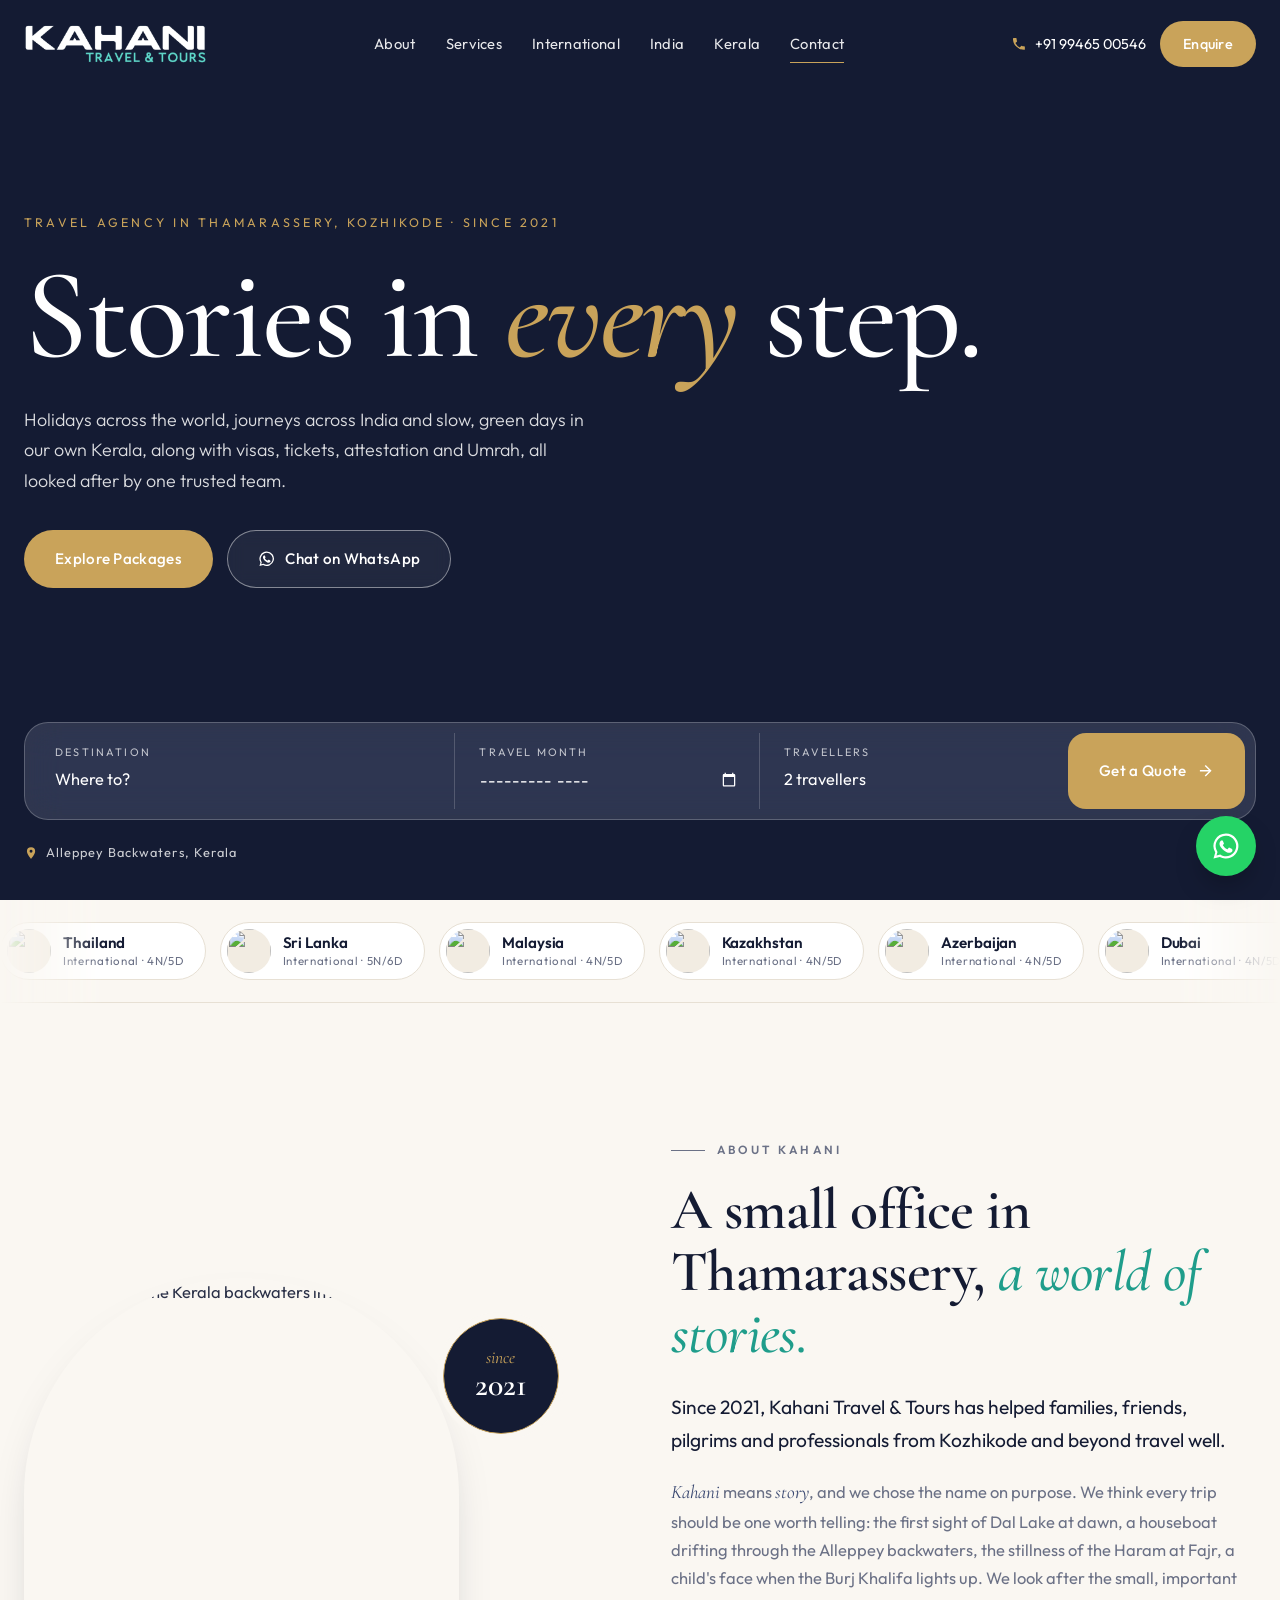
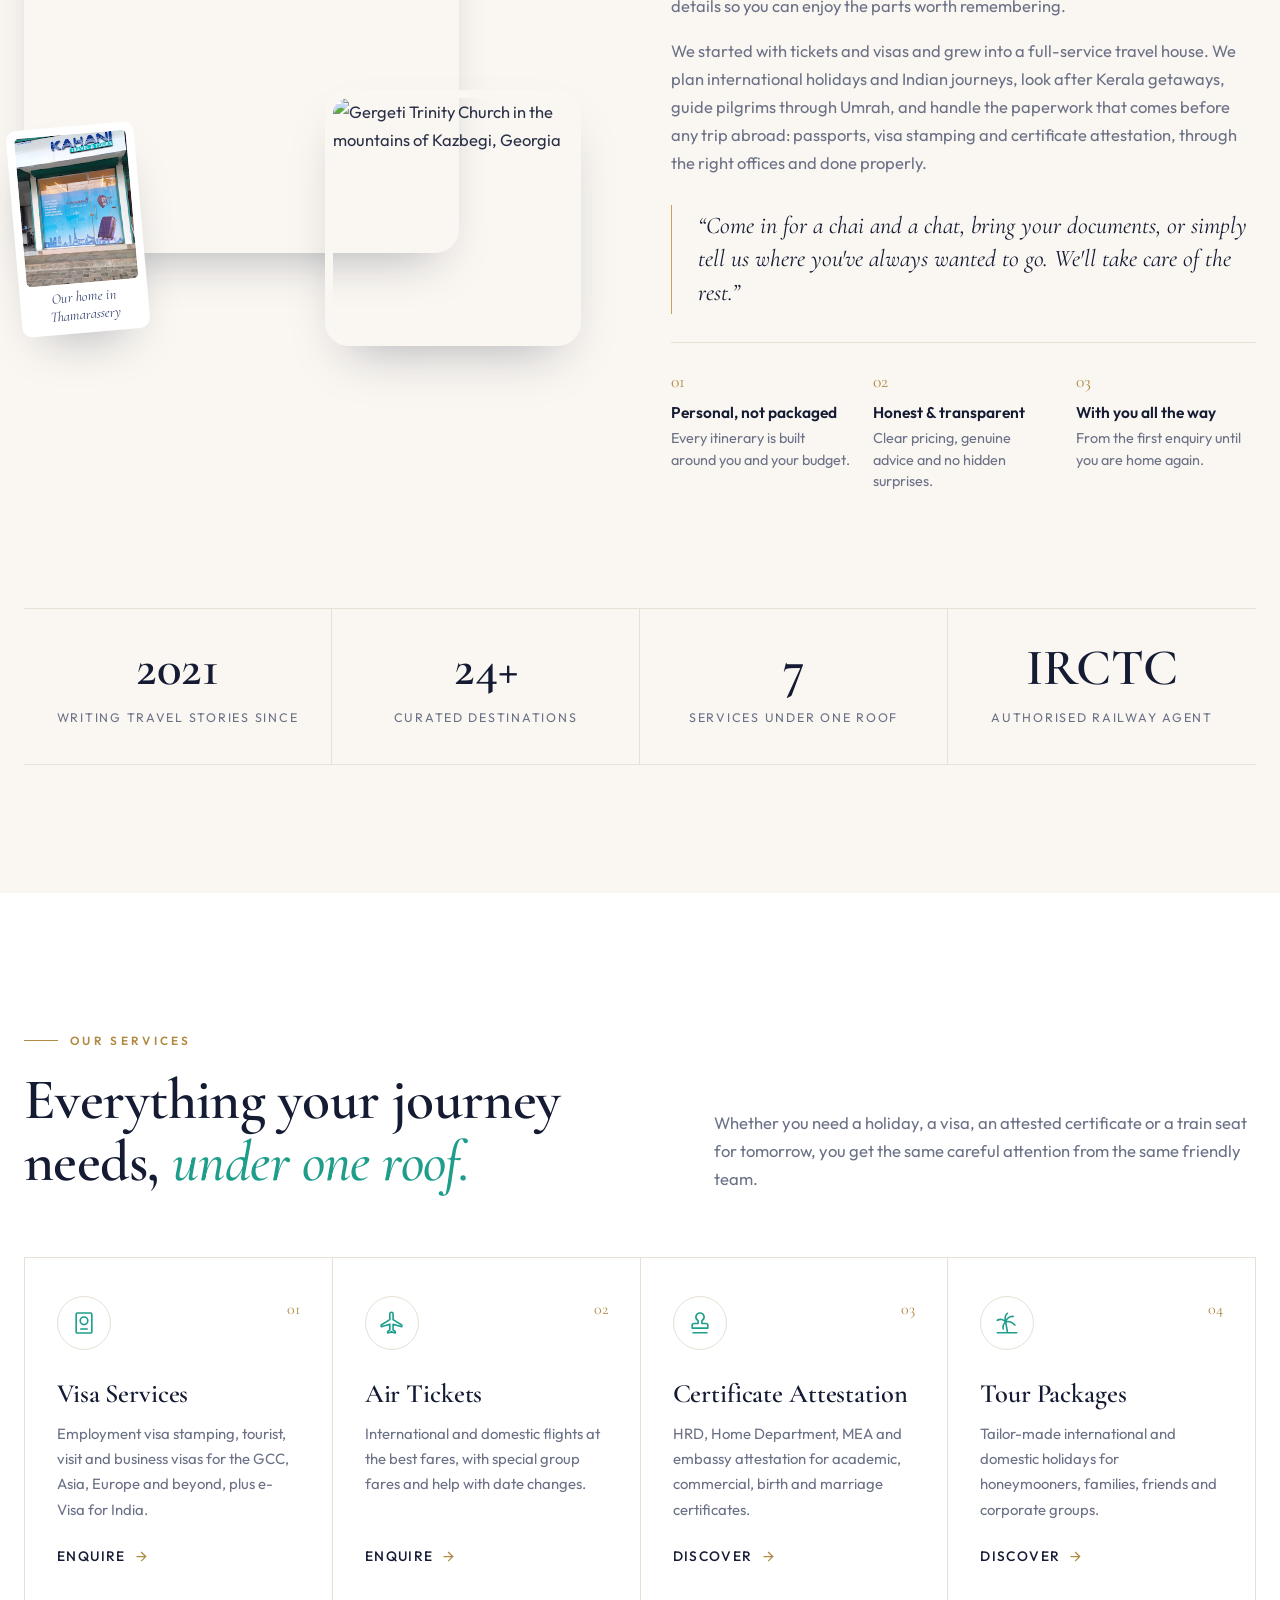
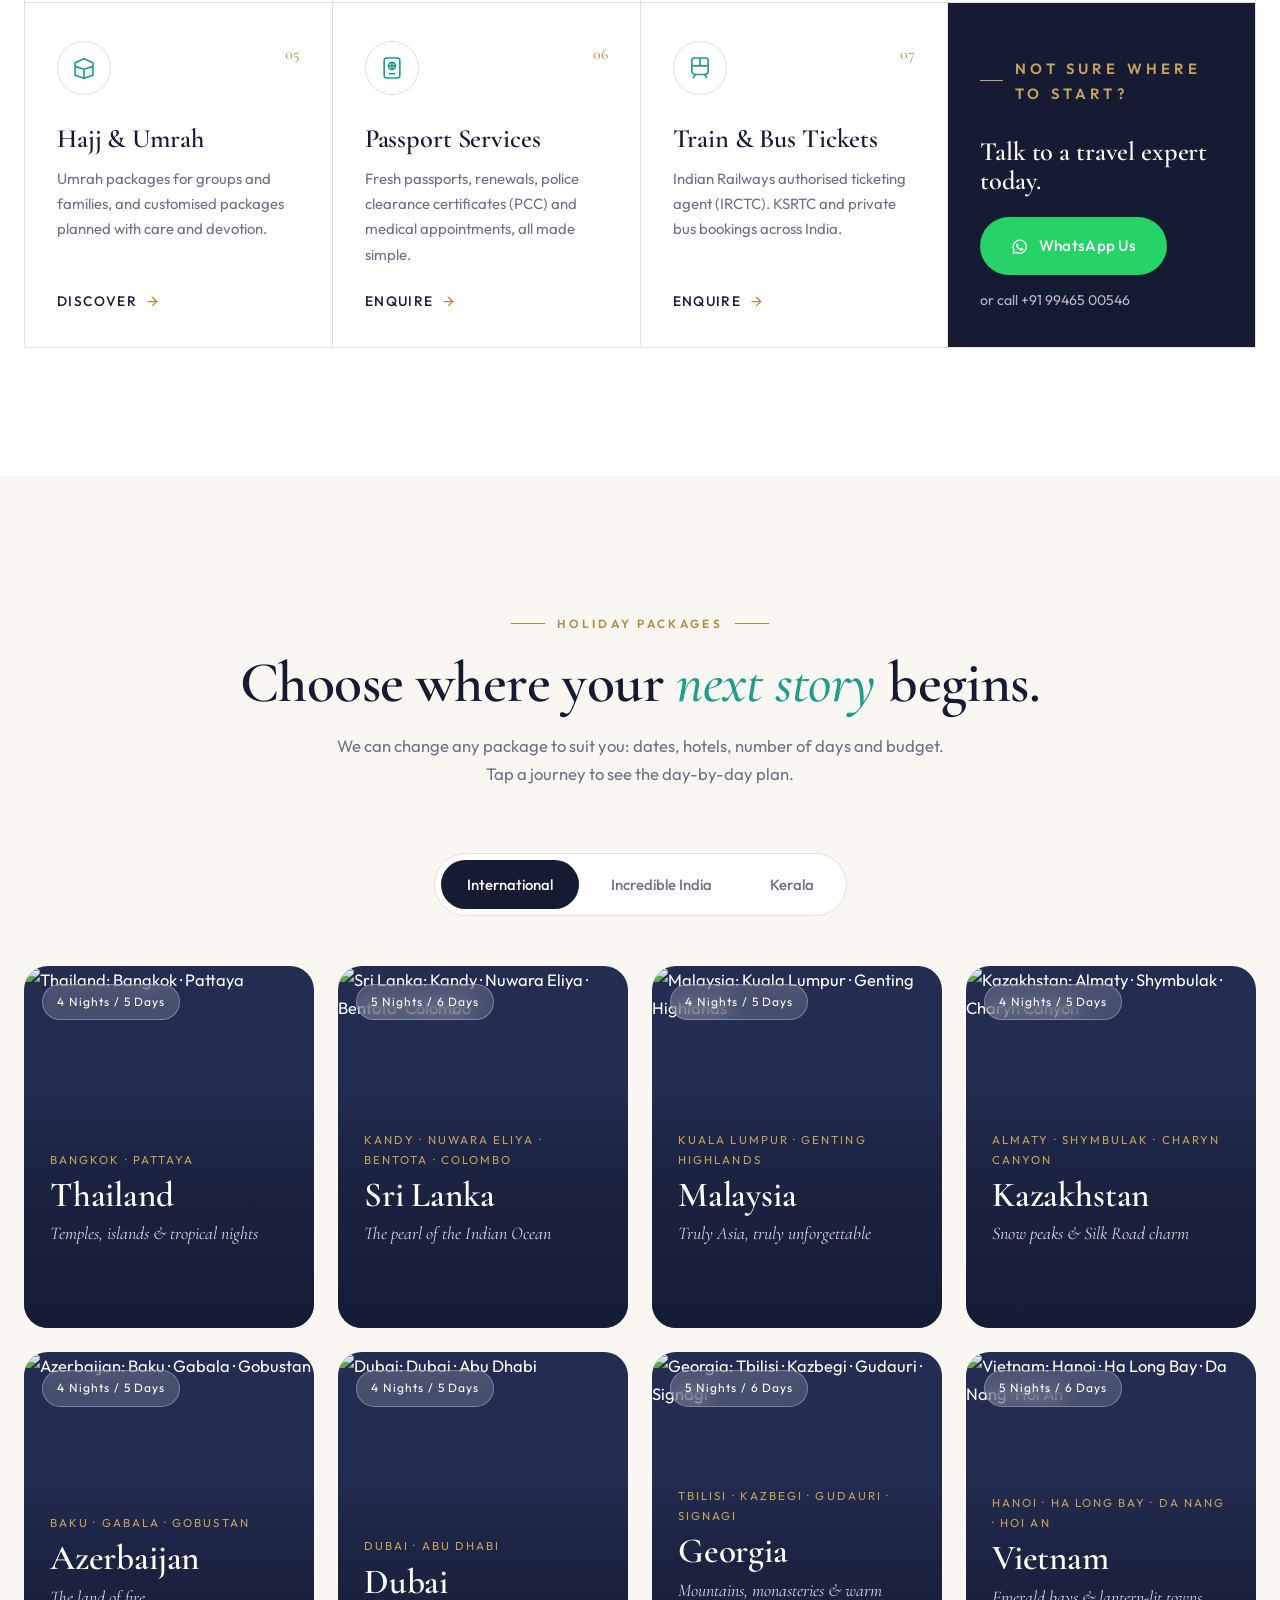
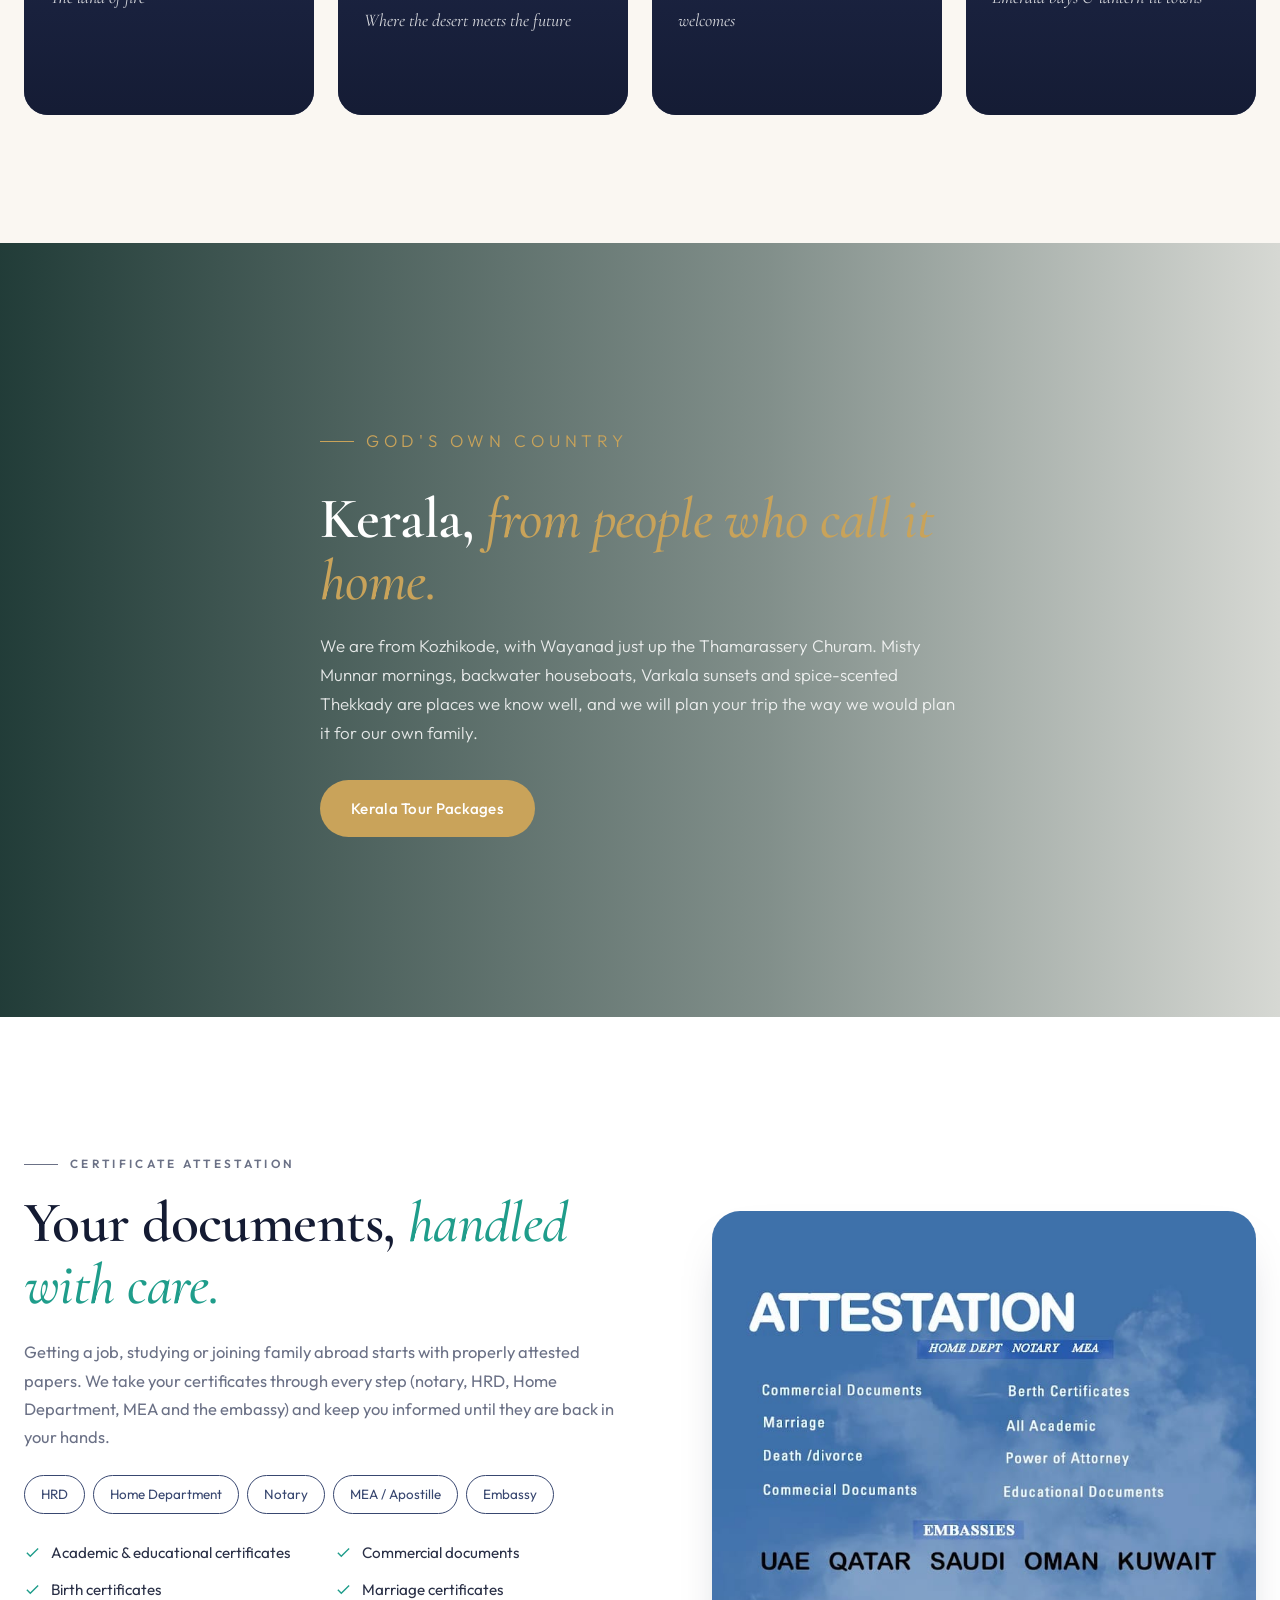
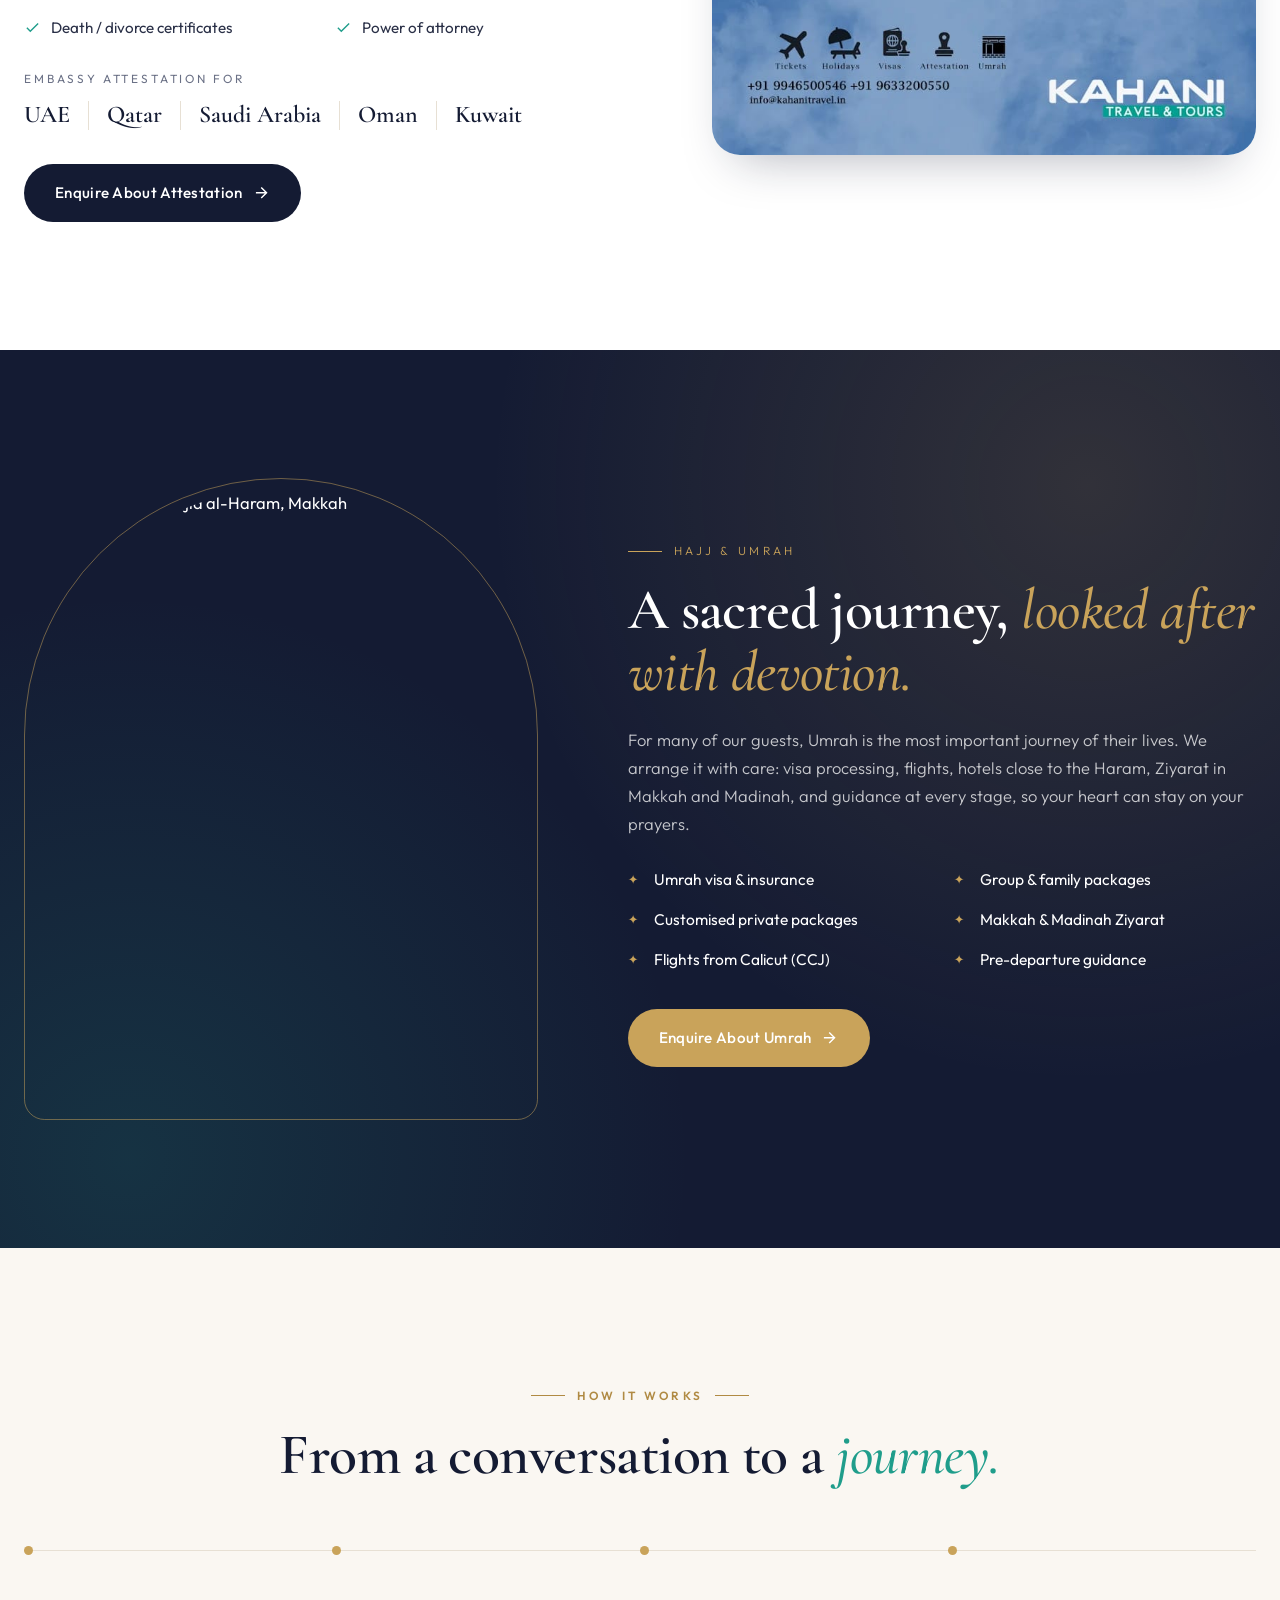
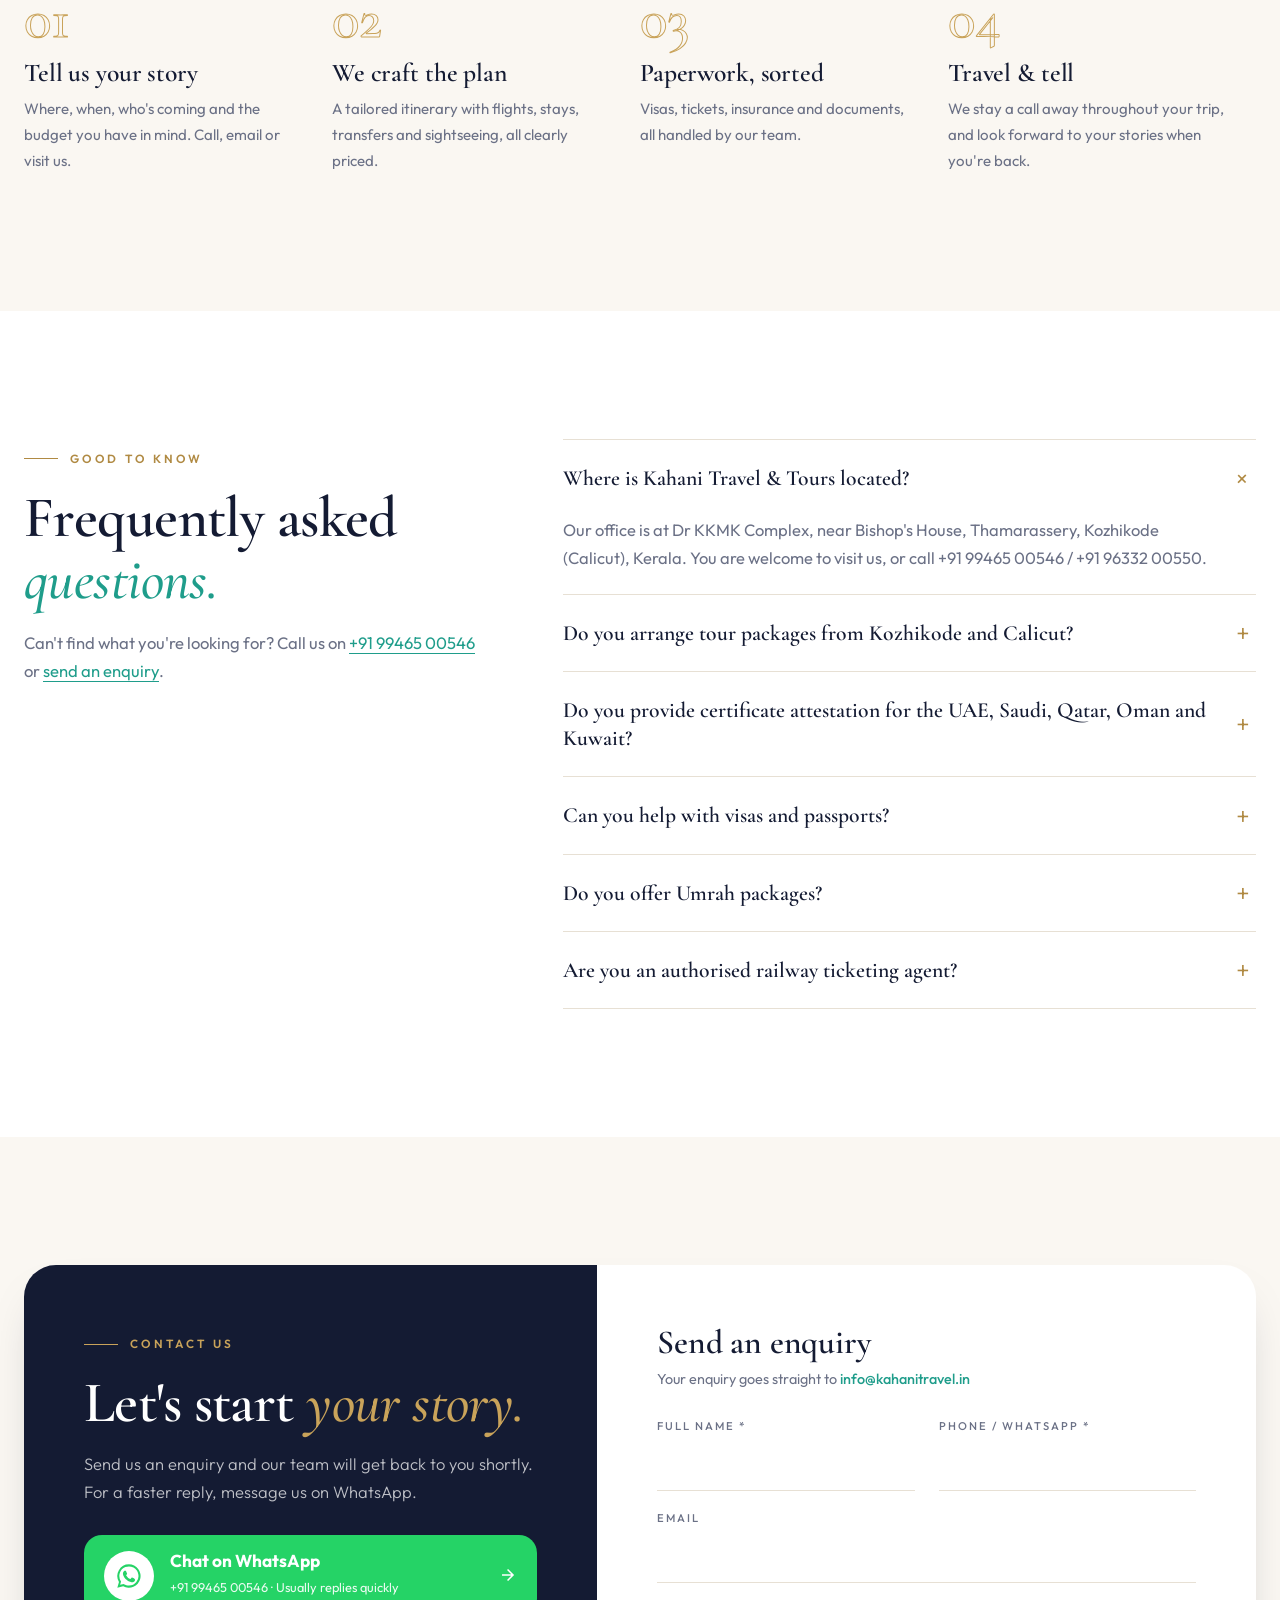
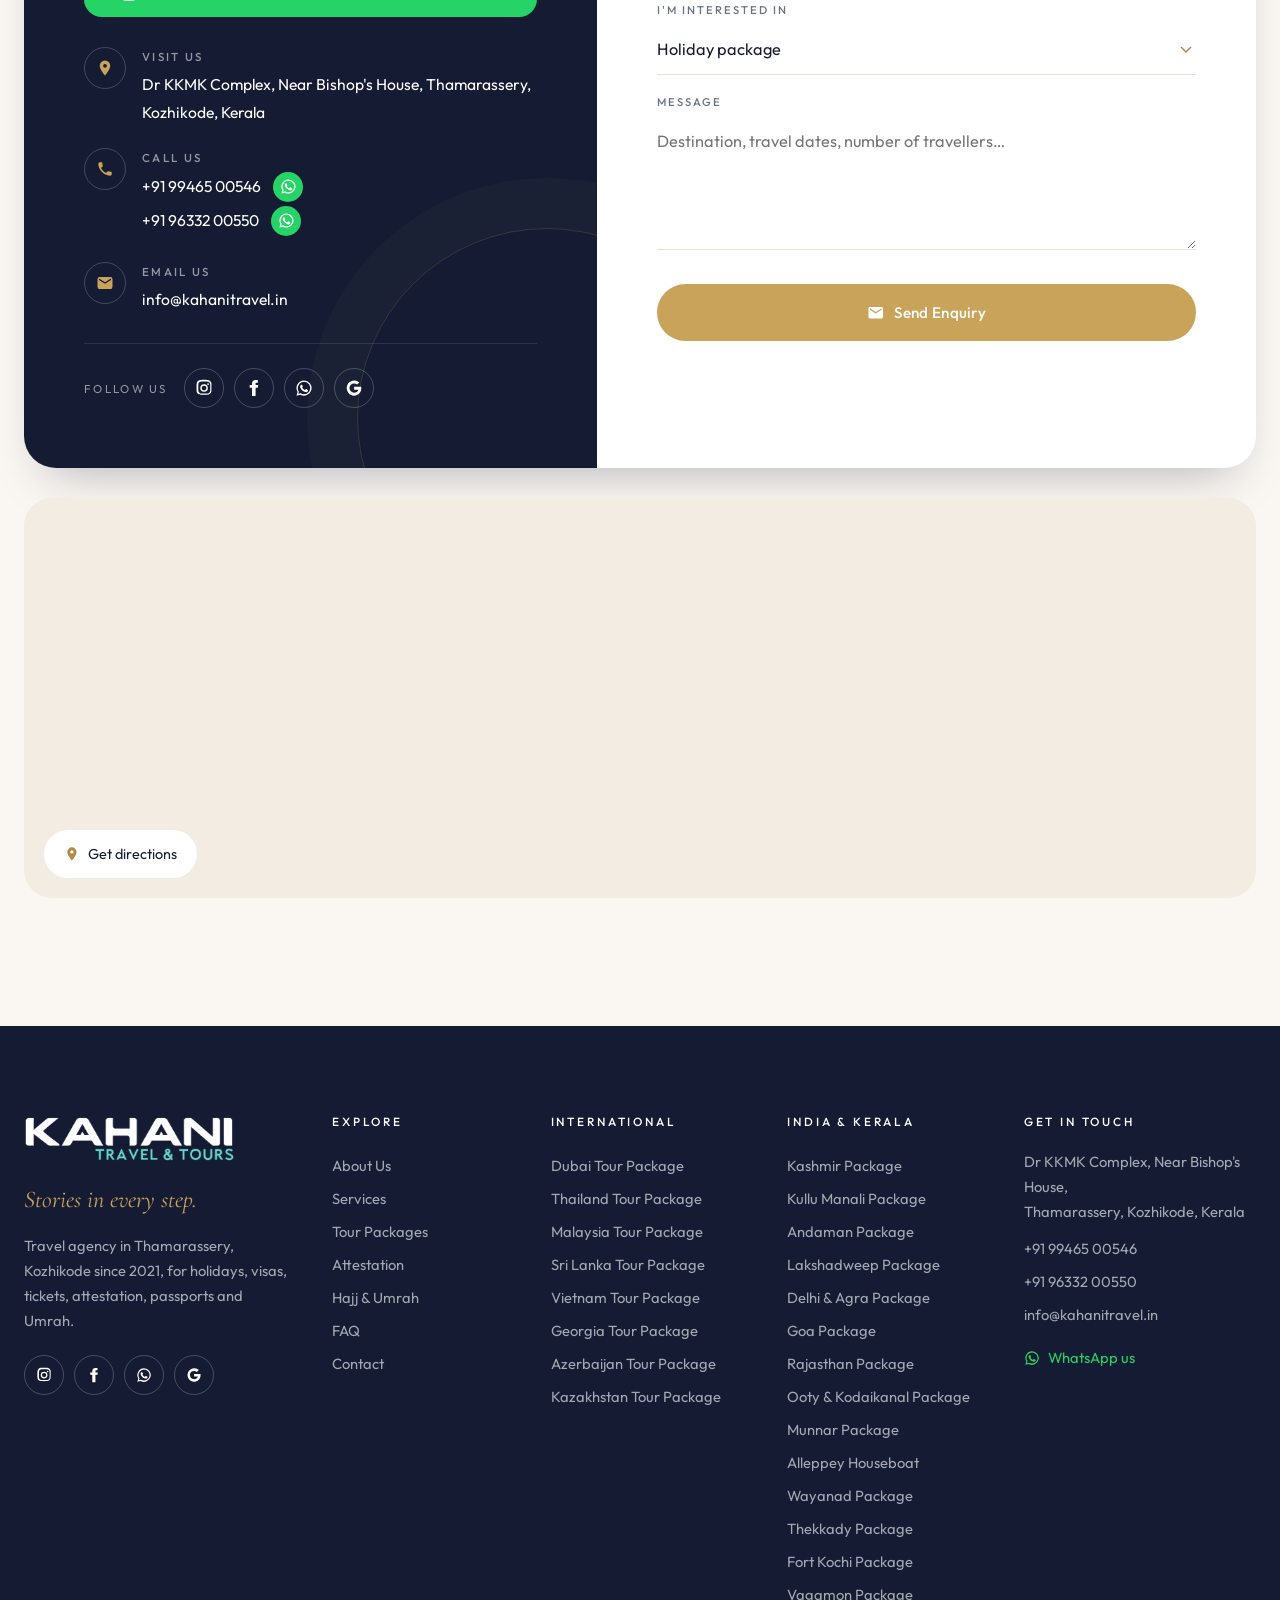
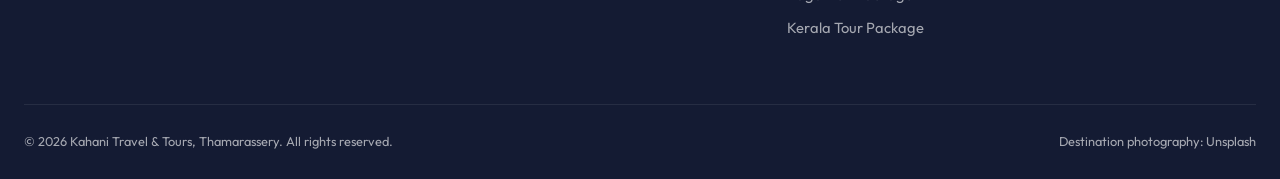
==== commit 74706420: "Modern destination ticker: photo chips with name and duration, fading edges, pause on hover, opens t" ====
--- a/index.html
+++ b/index.html
@@ -194,7 +194,7 @@
 </section>
 
 <!-- ============ MARQUEE ============ -->
-<div class="marquee" aria-hidden="true">
+<div class="marquee" aria-label="Popular destinations">
   <div class="marquee-track" id="marquee"></div>
 </div>
 
--- a/style.css
+++ b/style.css
@@ -133,9 +133,17 @@
 .hero-dots button.on { width: 46px; background-color: var(--gold); }
 
 /* ---------- Marquee ---------- */
-.marquee { background: var(--ink); color: rgba(255, 255, 255, .85); overflow: hidden; padding: 20px 0; border-top: 1px solid rgba(255, 255, 255, .08); }
-.marquee-track { display: flex; gap: 34px; width: max-content; animation: marquee 50s linear infinite; font-family: var(--serif); font-size: clamp(1.3rem, 2.2vw, 1.8rem); font-style: italic; white-space: nowrap; align-items: center; }
-.marquee-track i { color: var(--gold); font-style: normal; font-size: .8em; }
+.marquee { background: var(--ivory); overflow: hidden; padding: 22px 0; border-bottom: 1px solid var(--line); -webkit-mask-image: linear-gradient(90deg, transparent, #000 8%, #000 92%, transparent); mask-image: linear-gradient(90deg, transparent, #000 8%, #000 92%, transparent); }
+.marquee-track { display: flex; gap: 14px; width: max-content; animation: marquee 70s linear infinite; }
+.marquee:hover .marquee-track, .marquee:focus-within .marquee-track { animation-play-state: paused; }
+.mq-item { display: flex; align-items: center; gap: 12px; padding: 6px 20px 6px 6px; border-radius: 999px; background: #fff; border: 1px solid var(--line); white-space: nowrap; transition: border-color .3s, box-shadow .3s, transform .3s var(--ease); }
+.mq-item:hover { border-color: var(--teal); box-shadow: 0 10px 24px -14px rgba(20, 27, 51, .45); transform: translateY(-2px); }
+.mq-item img { width: 44px; height: 44px; border-radius: 50%; object-fit: cover; background: var(--sand); flex: none; }
+.mq-txt { display: flex; flex-direction: column; line-height: 1.2; }
+.mq-txt b { font-size: .95rem; font-weight: 600; color: var(--ink); letter-spacing: -.005em; }
+.mq-txt small { font-size: .72rem; color: var(--muted); letter-spacing: .06em; margin-top: 2px; }
+.mq-item:hover .mq-txt b { color: var(--teal); }
+@media (max-width: 720px) { .marquee { padding: 16px 0; } .mq-item img { width: 38px; height: 38px; } .mq-txt b { font-size: .88rem; } }
 @keyframes marquee { to { transform: translateX(-50%); } }
 
 /* ---------- About ---------- */
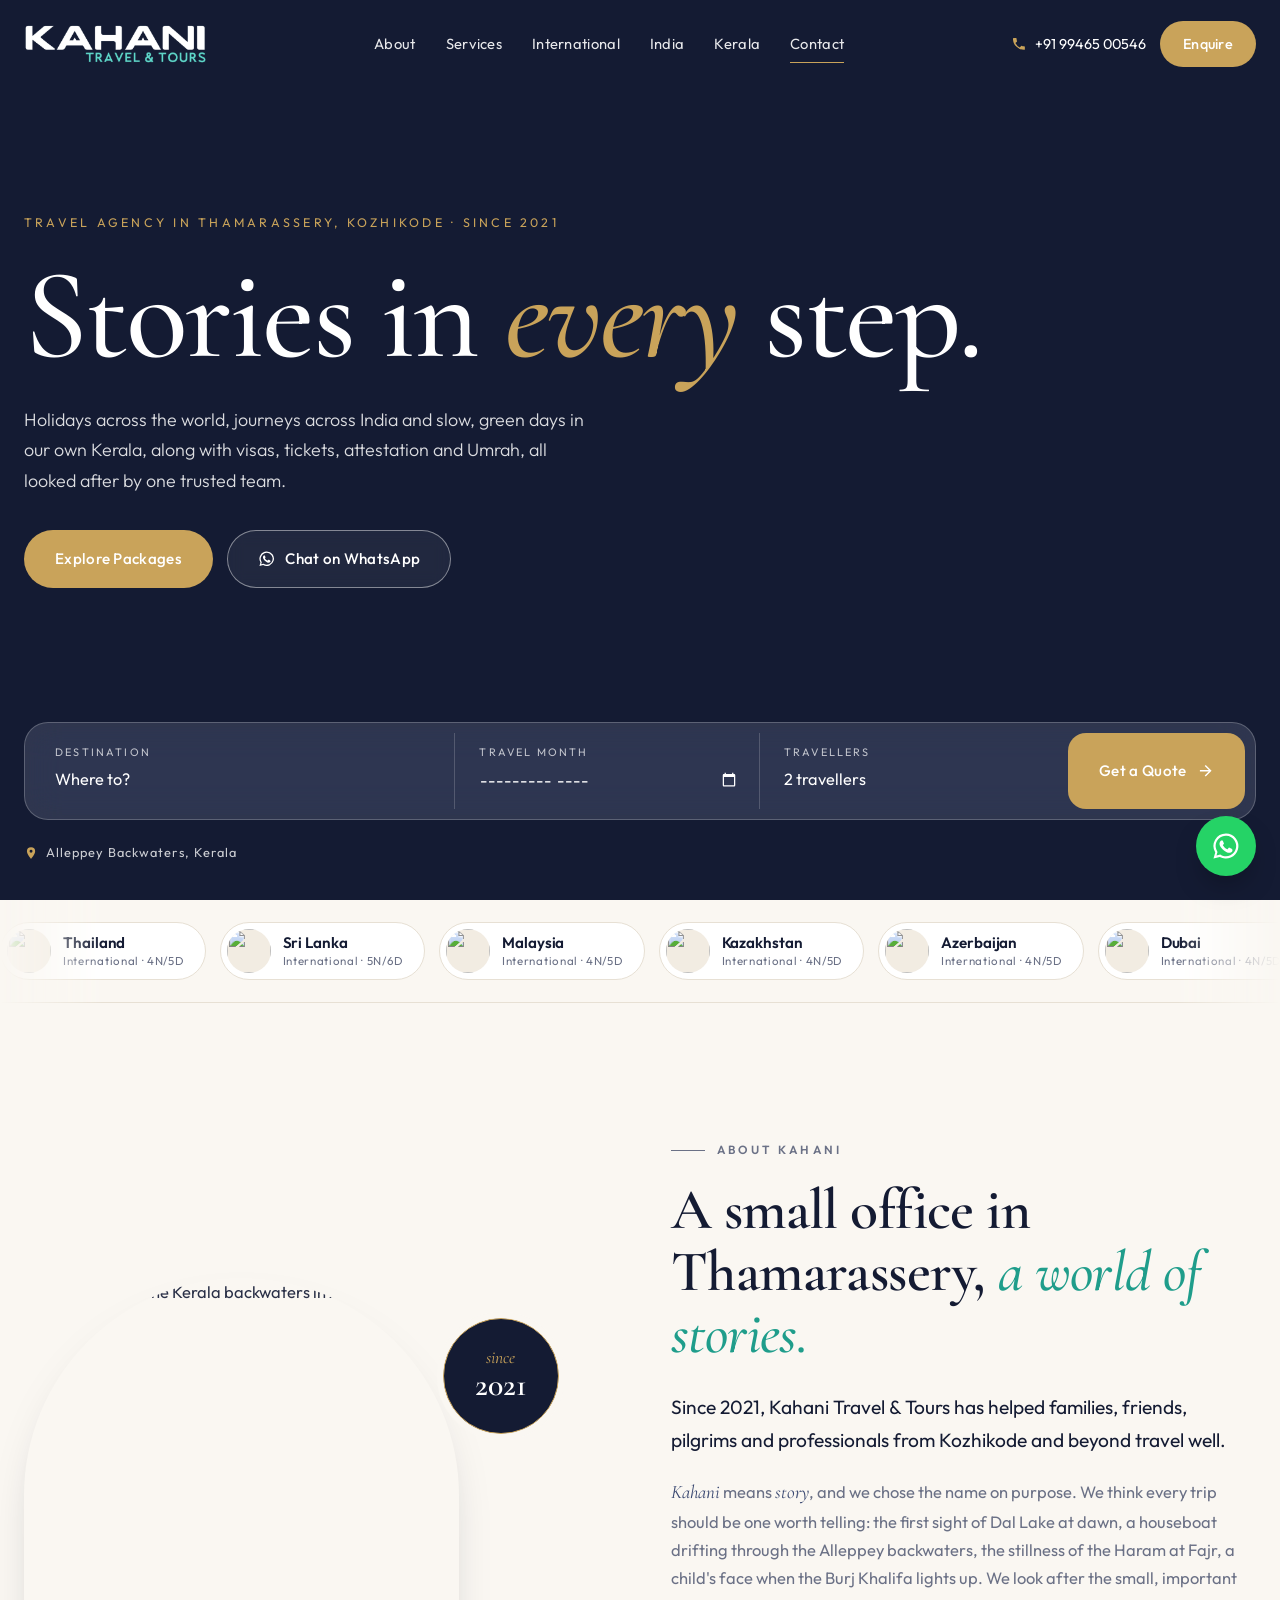
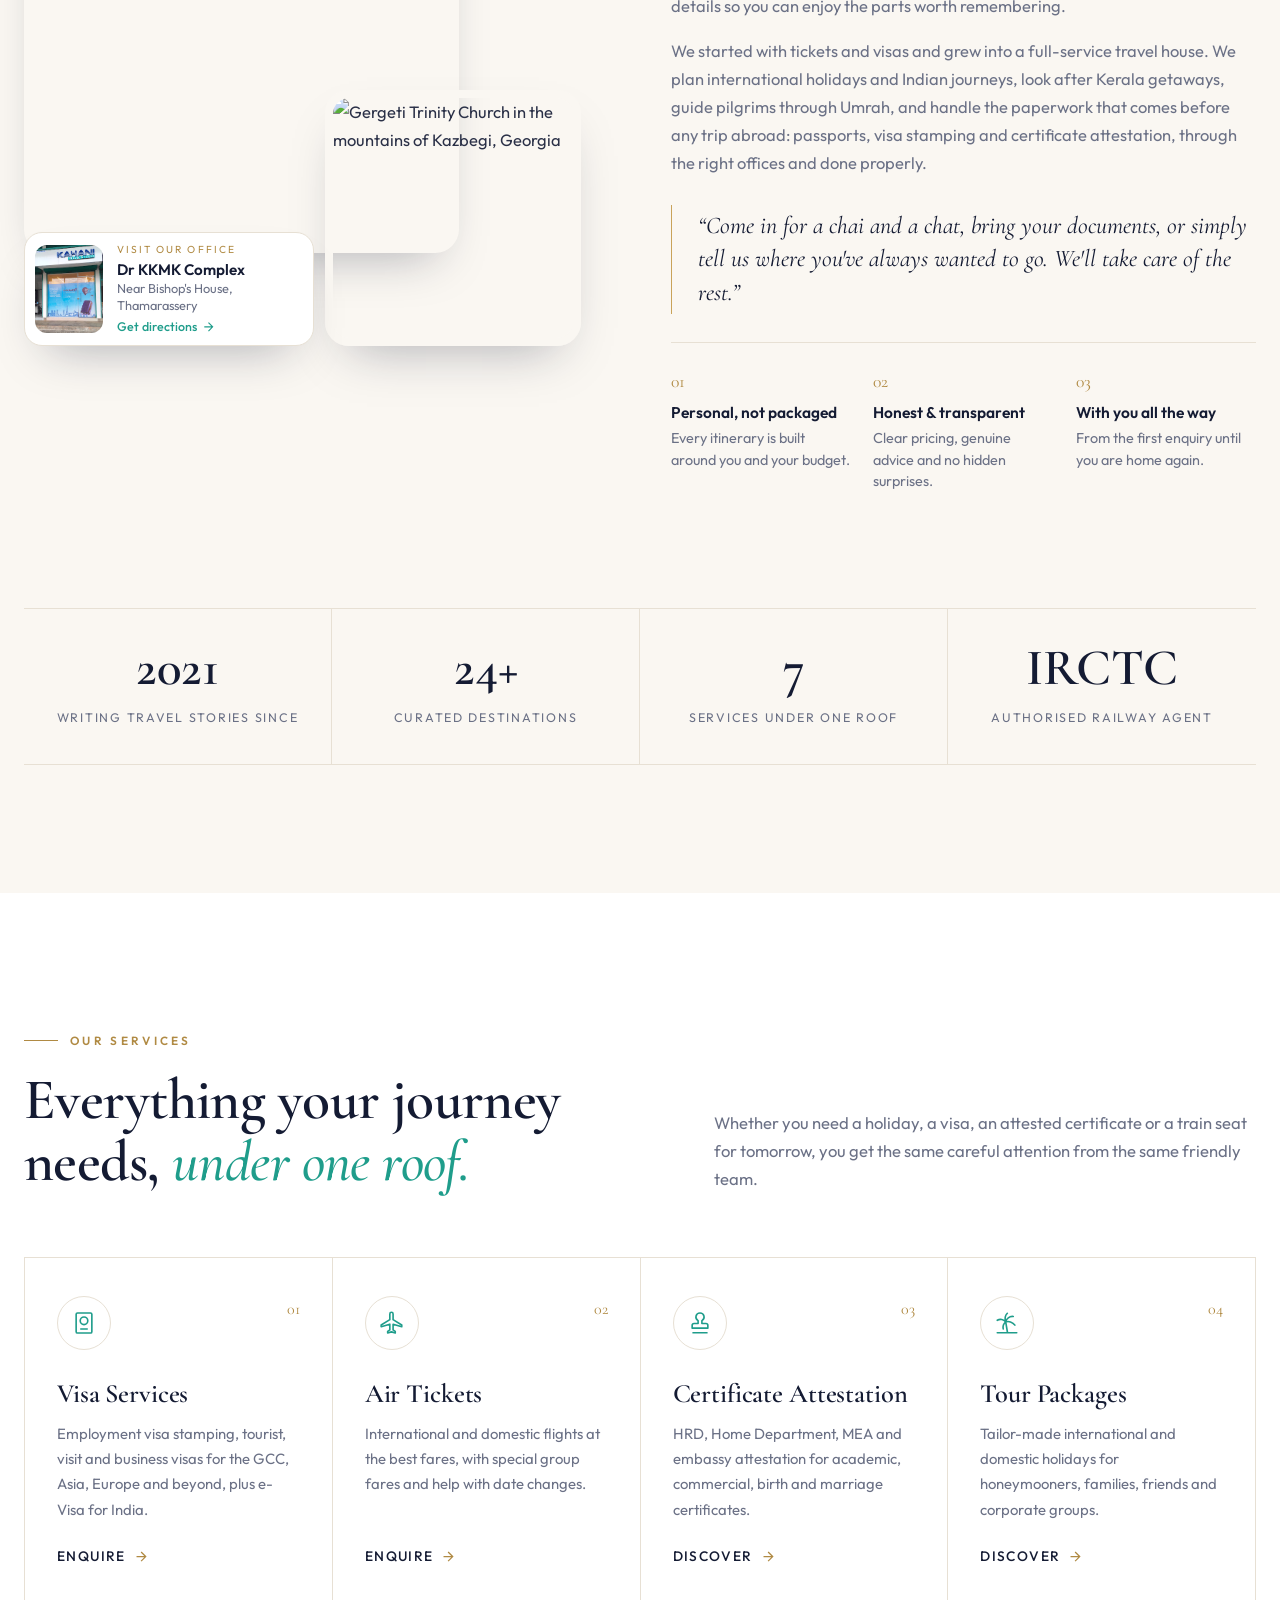
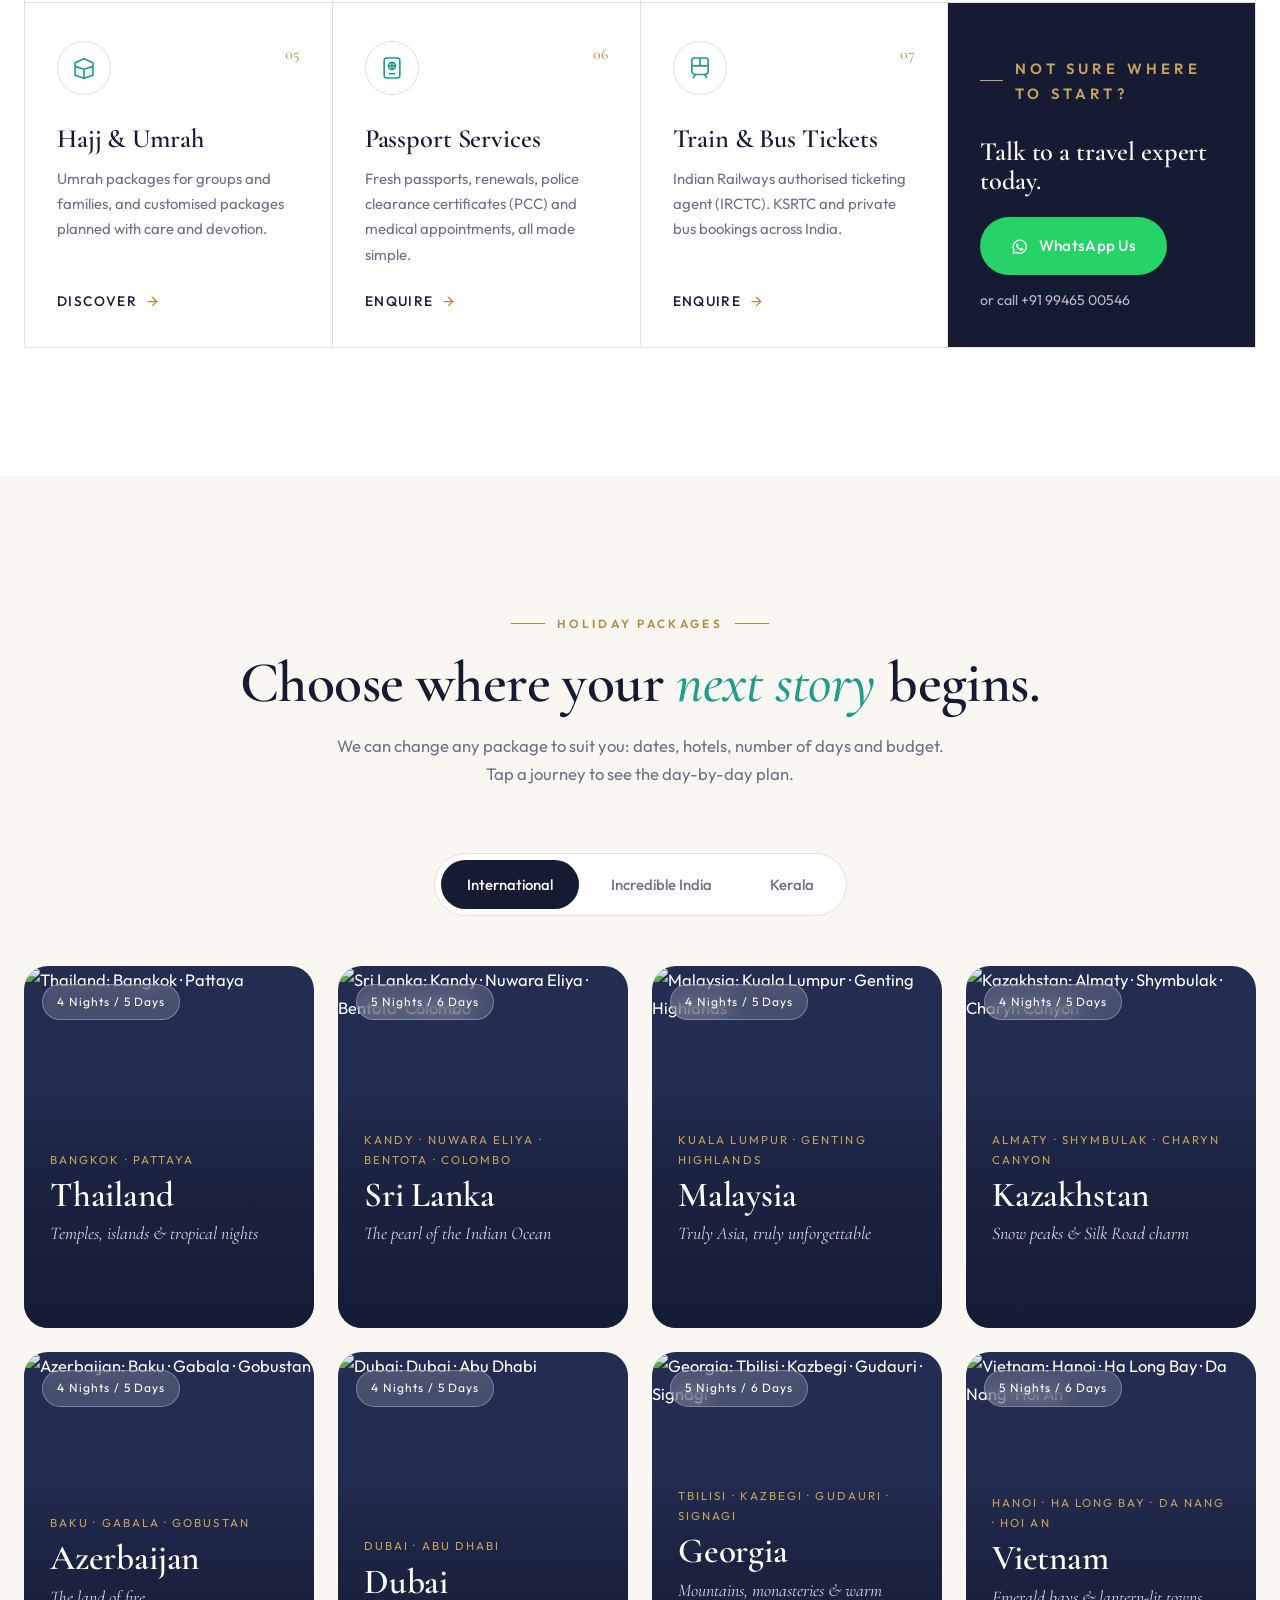
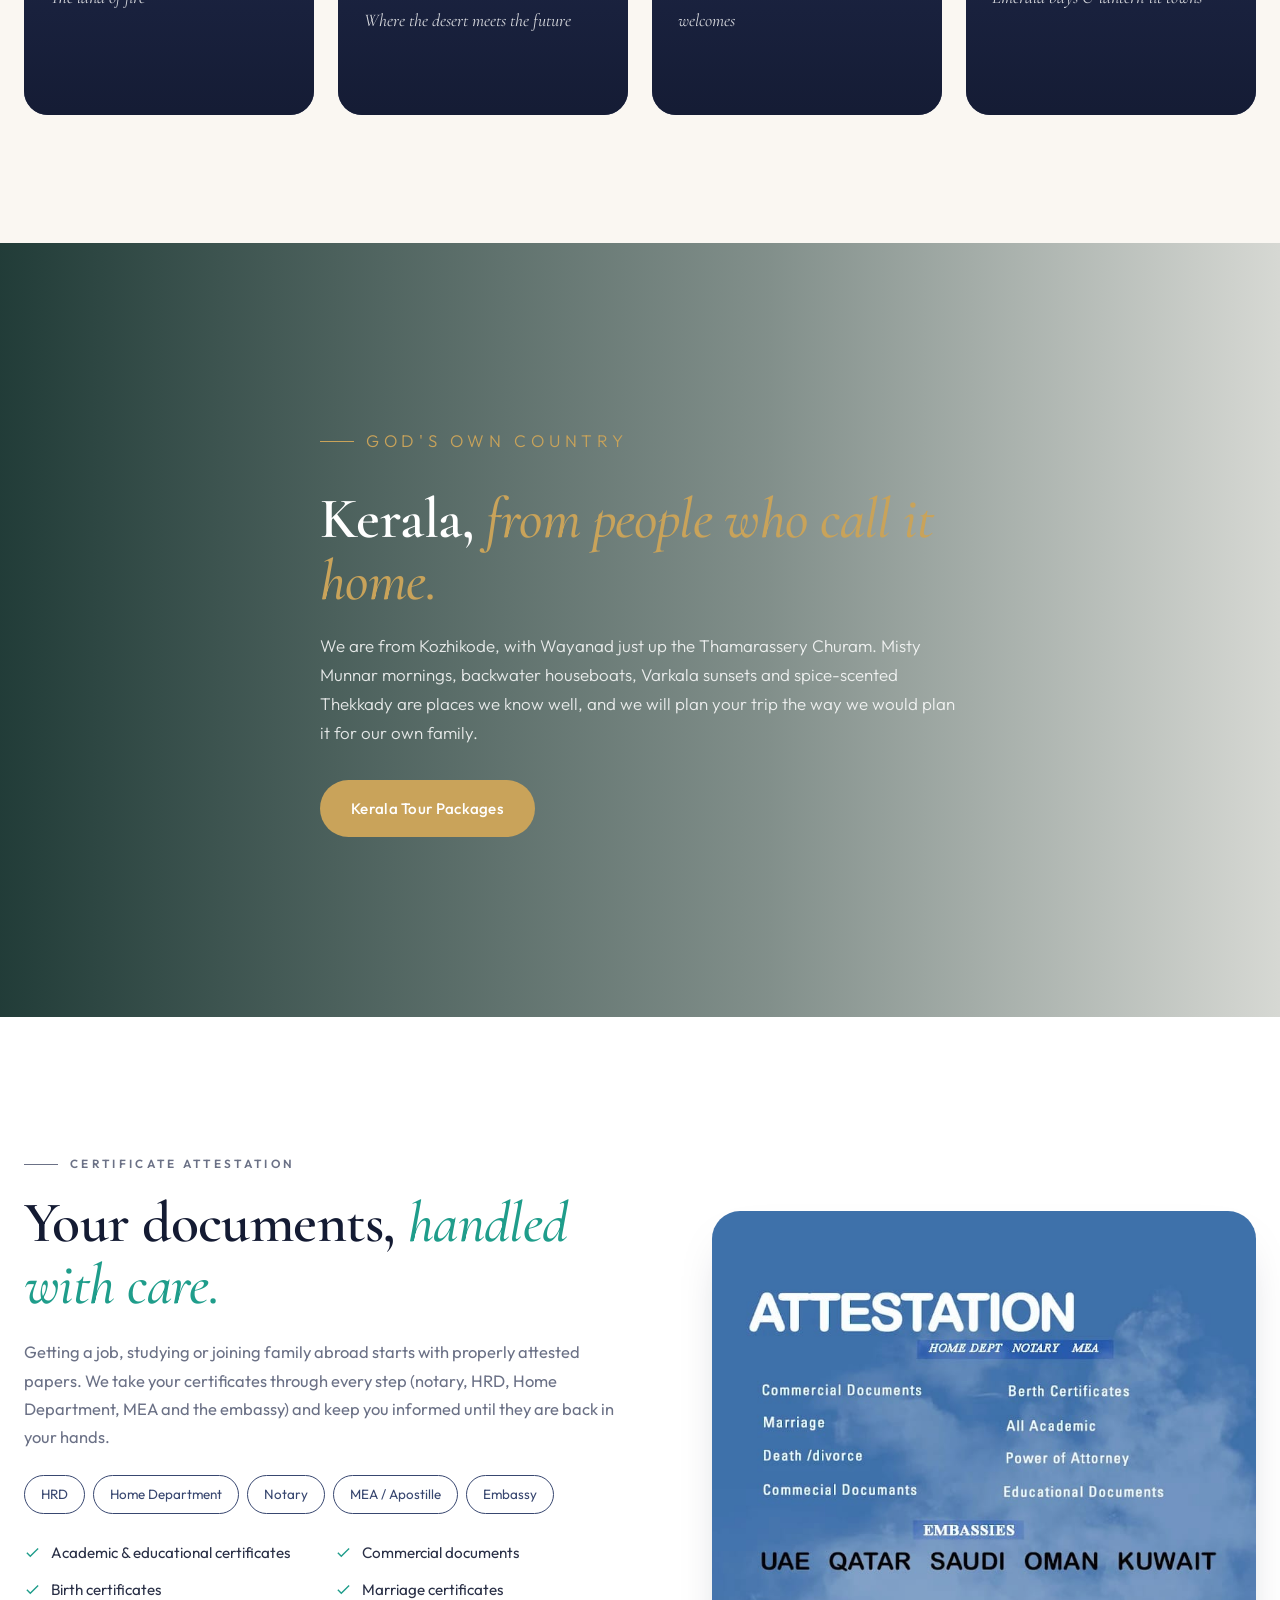
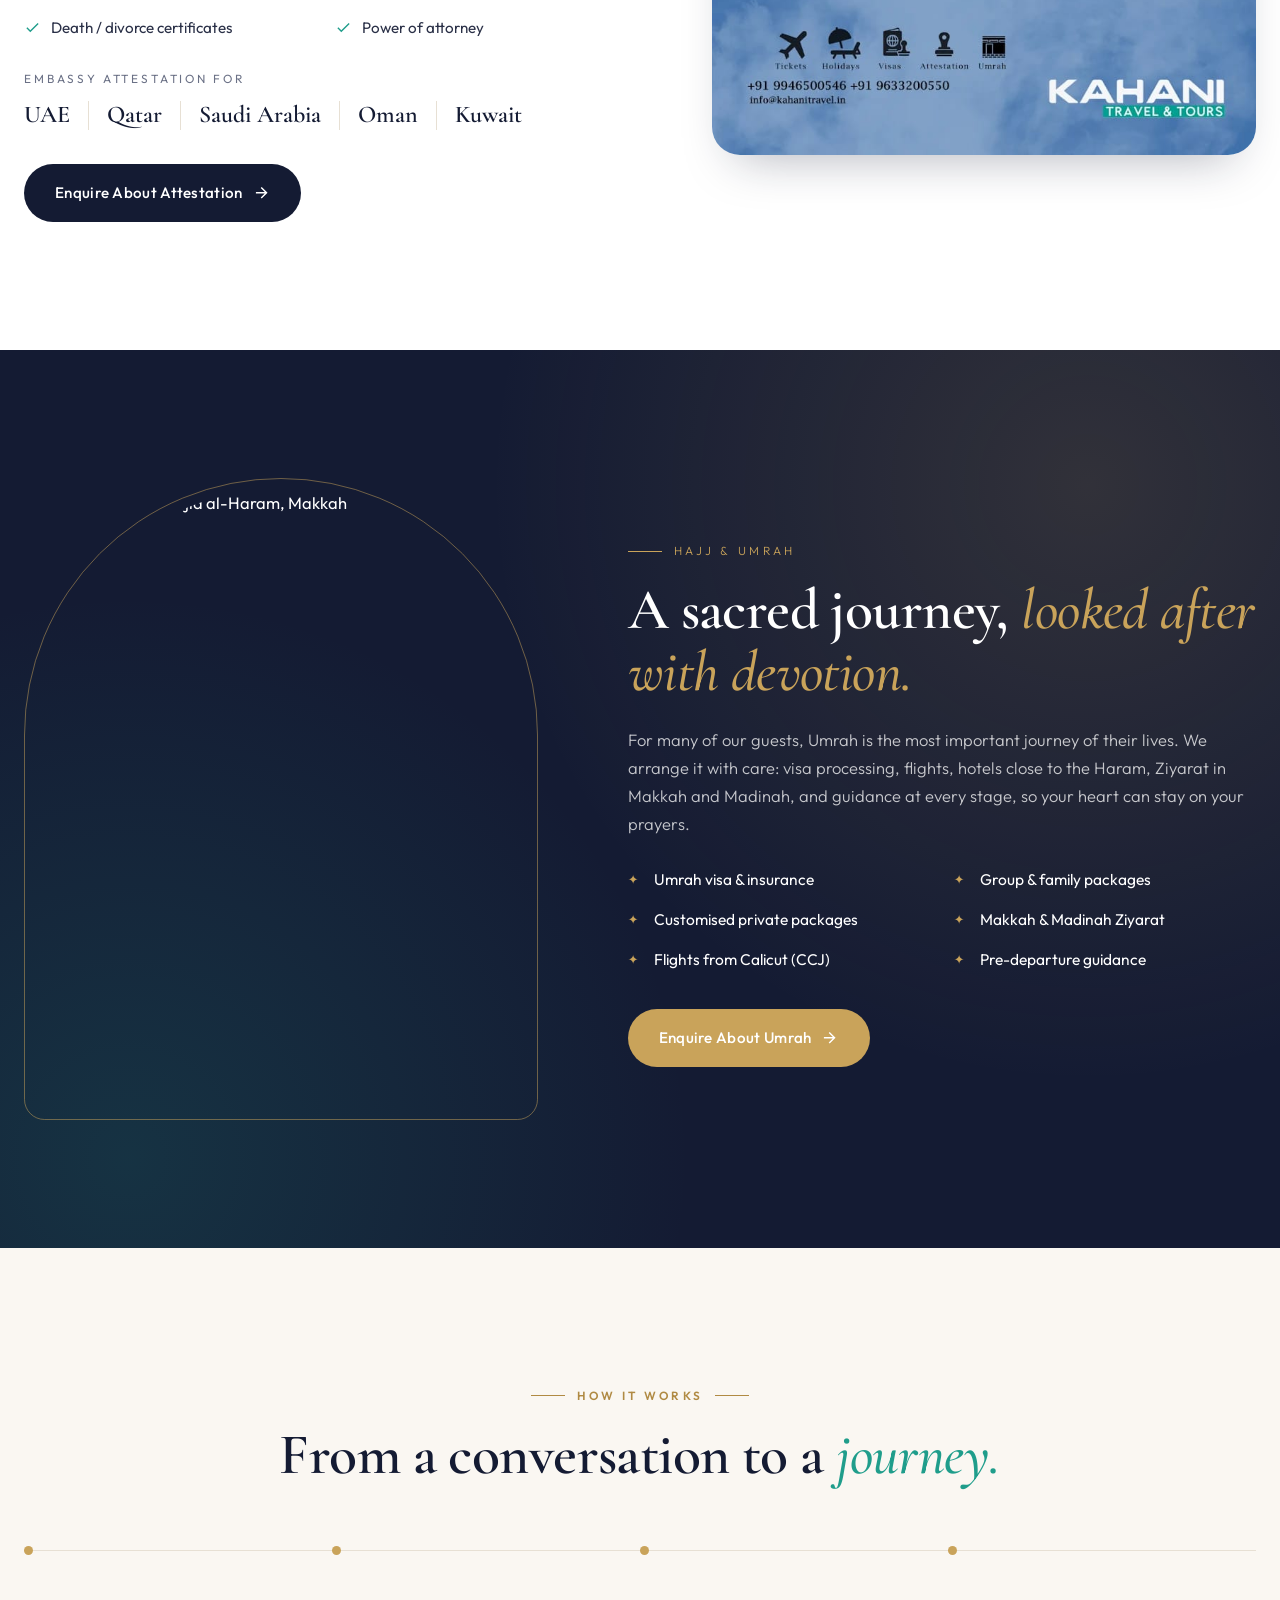
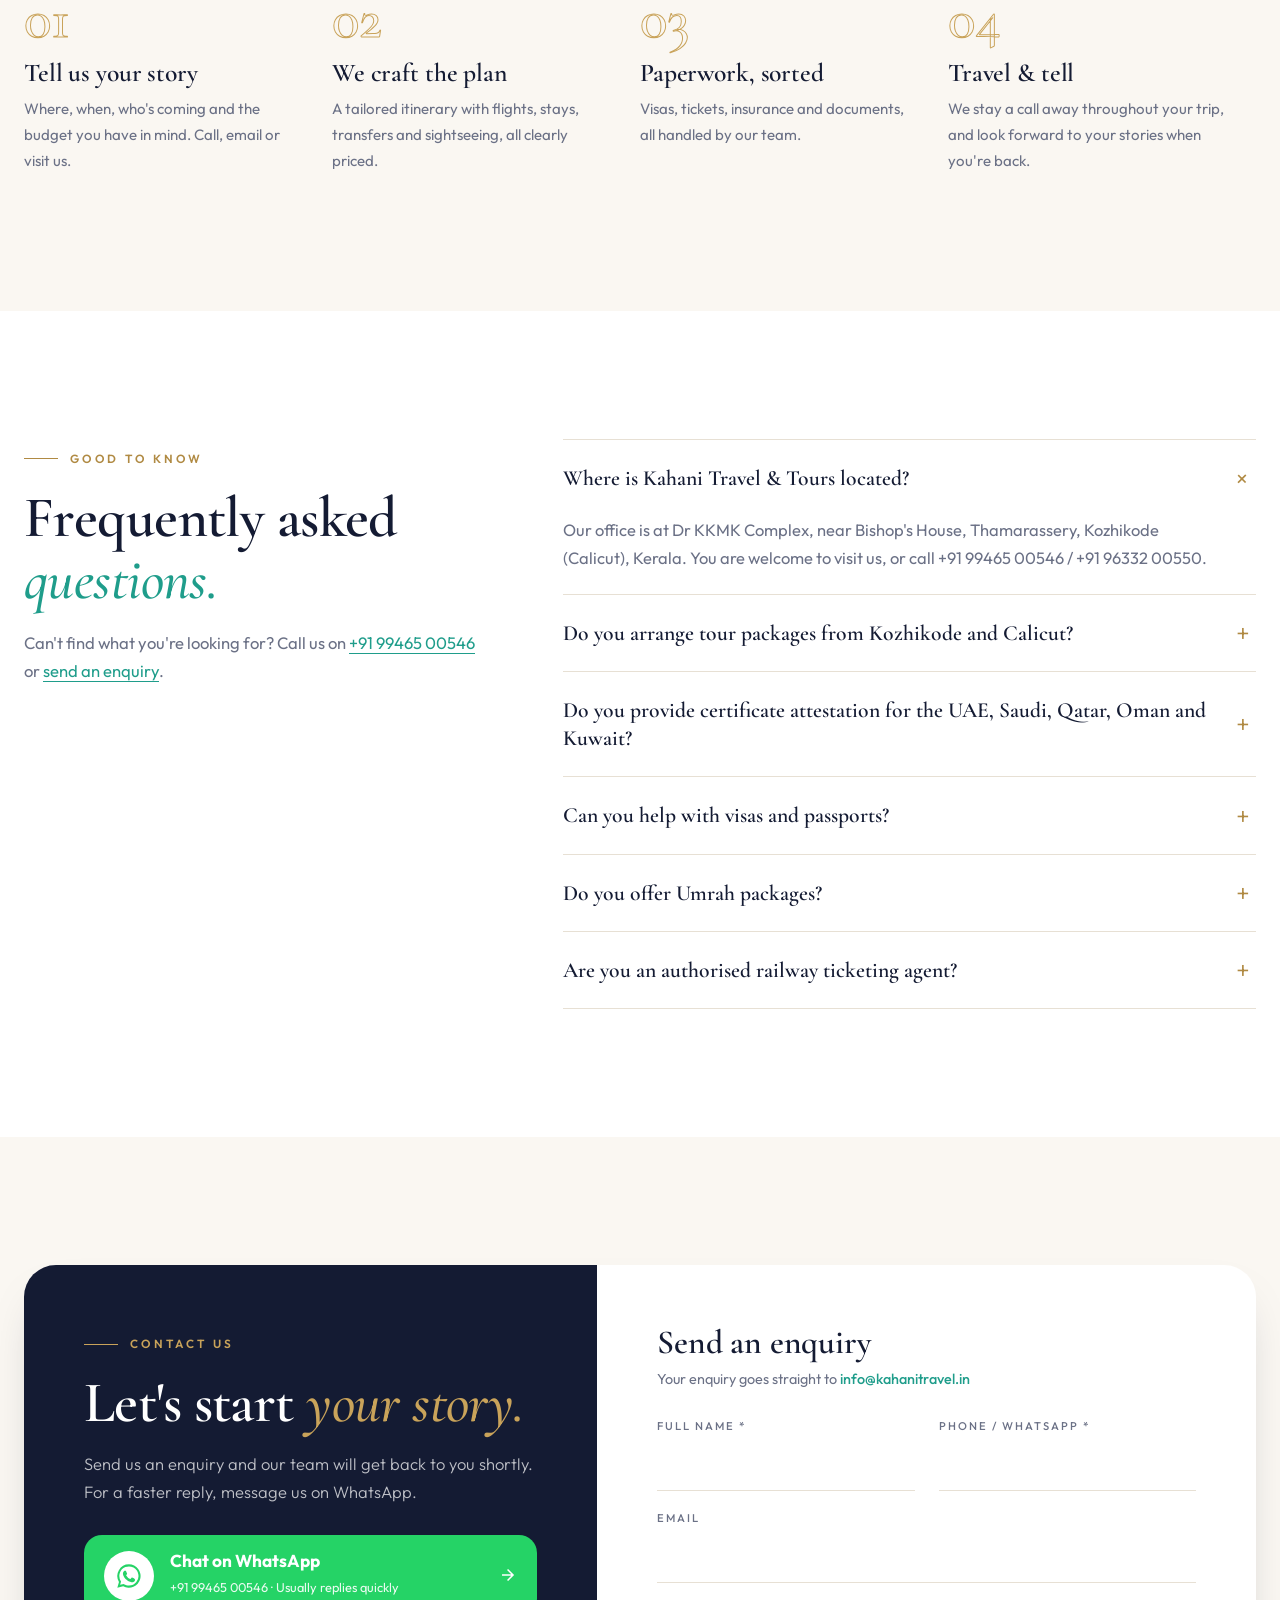
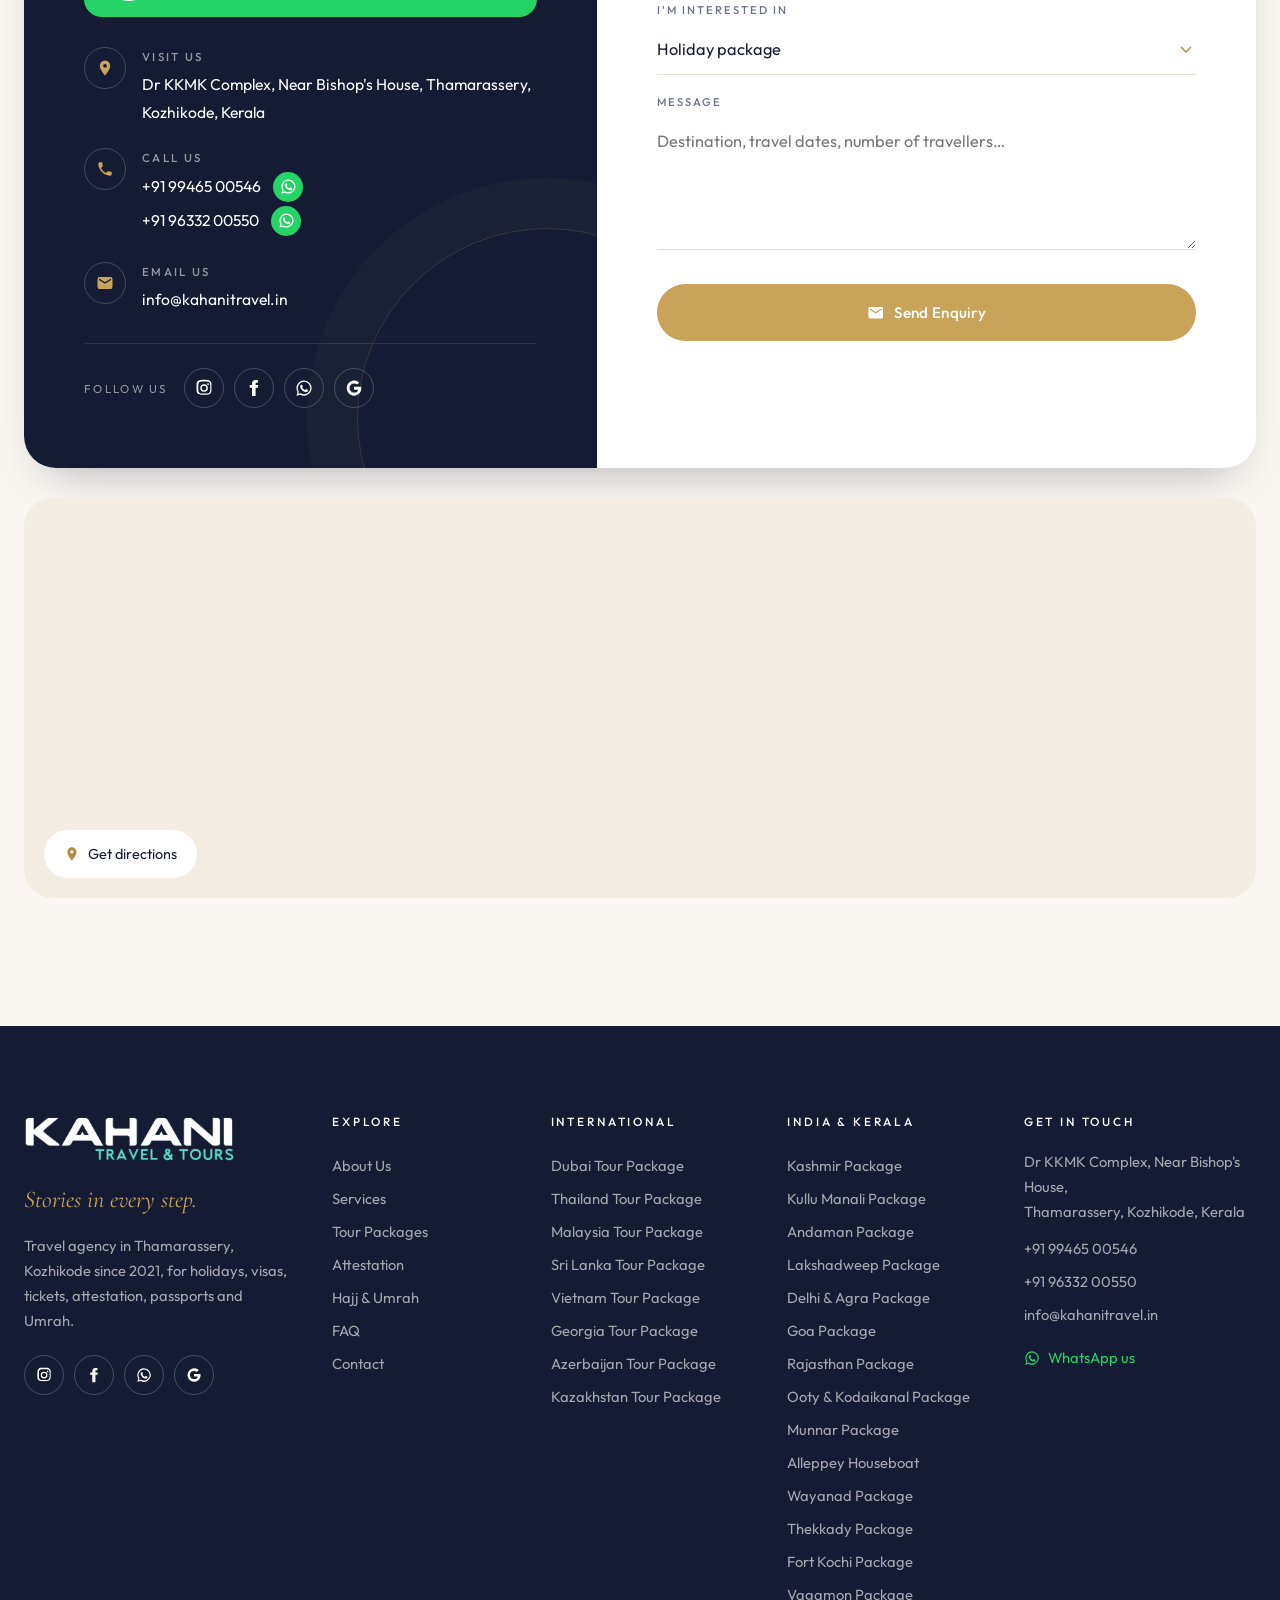
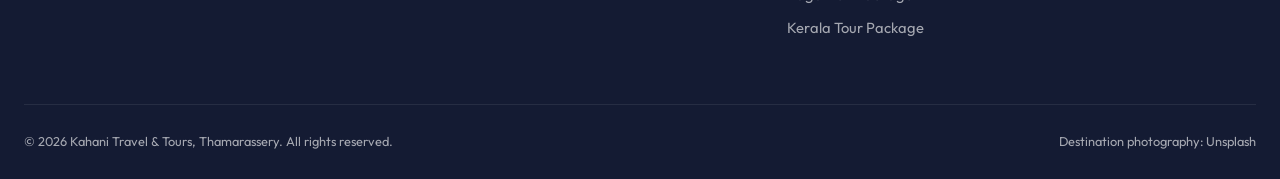
==== commit 302b3026: "About: office photo as a neat 'Visit our office' card with directions link Co-Authored-By: Claude Op" ====
--- a/index.html
+++ b/index.html
@@ -206,7 +206,12 @@
       <img class="am-2" src="https://images.unsplash.com/photo-1563284223-333497472e88?auto=format&fit=crop&w=600&q=70" alt="Gergeti Trinity Church in the mountains of Kazbegi, Georgia" loading="lazy" width="600" height="600">
       <figure class="about-office">
         <img src="assets/office.jpg" alt="Kahani Travel & Tours office front at Dr KKMK Complex, Thamarassery" loading="lazy" width="175" height="292">
-        <figcaption>Our home in Thamarassery</figcaption>
+        <figcaption>
+          <small>Visit our office</small>
+          <b>Dr KKMK Complex</b>
+          <span>Near Bishop's House, Thamarassery</span>
+          <a href="https://share.google/tsIcHY87o0FJ7wq28" target="_blank" rel="noopener">Get directions <svg class="ic"><use href="#i-arrow"/></svg></a>
+        </figcaption>
       </figure>
       <div class="since-badge"><small>since</small><b>2021</b></div>
     </div>
--- a/style.css
+++ b/style.css
@@ -151,9 +151,14 @@
 .about-media { position: relative; aspect-ratio: 5 / 6; }
 .about-media .am-1 { position: absolute; left: 0; top: 0; width: 78%; height: 86%; object-fit: cover; border-radius: 220px 220px 24px 24px; box-shadow: var(--shadow); }
 .about-media .am-2 { position: absolute; right: 0; bottom: 0; width: 46%; aspect-ratio: 1; object-fit: cover; border-radius: 24px; border: 8px solid var(--ivory); box-shadow: var(--shadow); }
-.about-office { position: absolute; left: -10px; bottom: 2%; margin: 0; background: #fff; padding: 8px 8px 10px; border-radius: 10px; box-shadow: var(--shadow); transform: rotate(-5deg); width: 128px; }
-.about-office img { width: 100%; aspect-ratio: 3/4; object-fit: cover; border-radius: 5px; }
-.about-office figcaption { font-family: var(--serif); font-style: italic; text-align: center; font-size: .9rem; color: var(--navy); padding-top: 5px; line-height: 1.2; }
+.about-office { position: absolute; left: 0; bottom: 0; margin: 0; width: 52%; display: flex; gap: 14px; align-items: center; background: #fff; padding: 10px 16px 10px 10px; border-radius: 18px; border: 1px solid var(--line); box-shadow: var(--shadow); z-index: 2; }
+.about-office img { width: 68px; height: 88px; object-fit: cover; object-position: center 30%; border-radius: 12px; flex: none; }
+.about-office figcaption { display: flex; flex-direction: column; line-height: 1.3; min-width: 0; }
+.about-office small { font-size: .64rem; letter-spacing: .2em; text-transform: uppercase; color: var(--gold-d); margin-bottom: 4px; }
+.about-office b { font-size: .95rem; font-weight: 600; color: var(--ink); }
+.about-office span { font-size: .8rem; color: var(--muted); }
+.about-office a { margin-top: 6px; font-size: .78rem; font-weight: 500; color: var(--teal); display: inline-flex; align-items: center; gap: 5px; }
+.about-office a:hover { color: var(--ink); }
 .since-badge { position: absolute; top: 6%; right: 4%; width: 116px; height: 116px; border-radius: 50%; background: var(--ink); color: #fff; display: grid; place-content: center; text-align: center; border: 1px solid var(--gold); outline: 6px solid var(--ivory); animation: float 6s ease-in-out infinite; }
 .since-badge small { font-family: var(--serif); font-style: italic; font-size: 1.1rem; color: var(--gold); line-height: 1; }
 .since-badge b { font-family: var(--serif); font-size: 2rem; font-weight: 600; line-height: 1.1; }
@@ -460,7 +465,11 @@
   .map { height: 300px; border-radius: 22px; }
   .footer-in { grid-template-columns: 1fr 1fr; gap: 34px 24px; }
   .footer-in > div:last-child { grid-column: 1 / -1; }
-  .about-office { width: 100px; }
+  .about-media .am-2 { width: 39%; border-width: 6px; }
+  .about-office { width: 59%; gap: 10px; padding: 8px 12px 8px 8px; border-radius: 14px; }
+  .about-office img { width: 52px; height: 68px; border-radius: 9px; }
+  .about-office span { display: none; }
+  .about-office b { font-size: .86rem; }
   .since-badge { width: 92px; height: 92px; }
   .since-badge b { font-size: 1.6rem; }
   .fab-wa { display: none; }
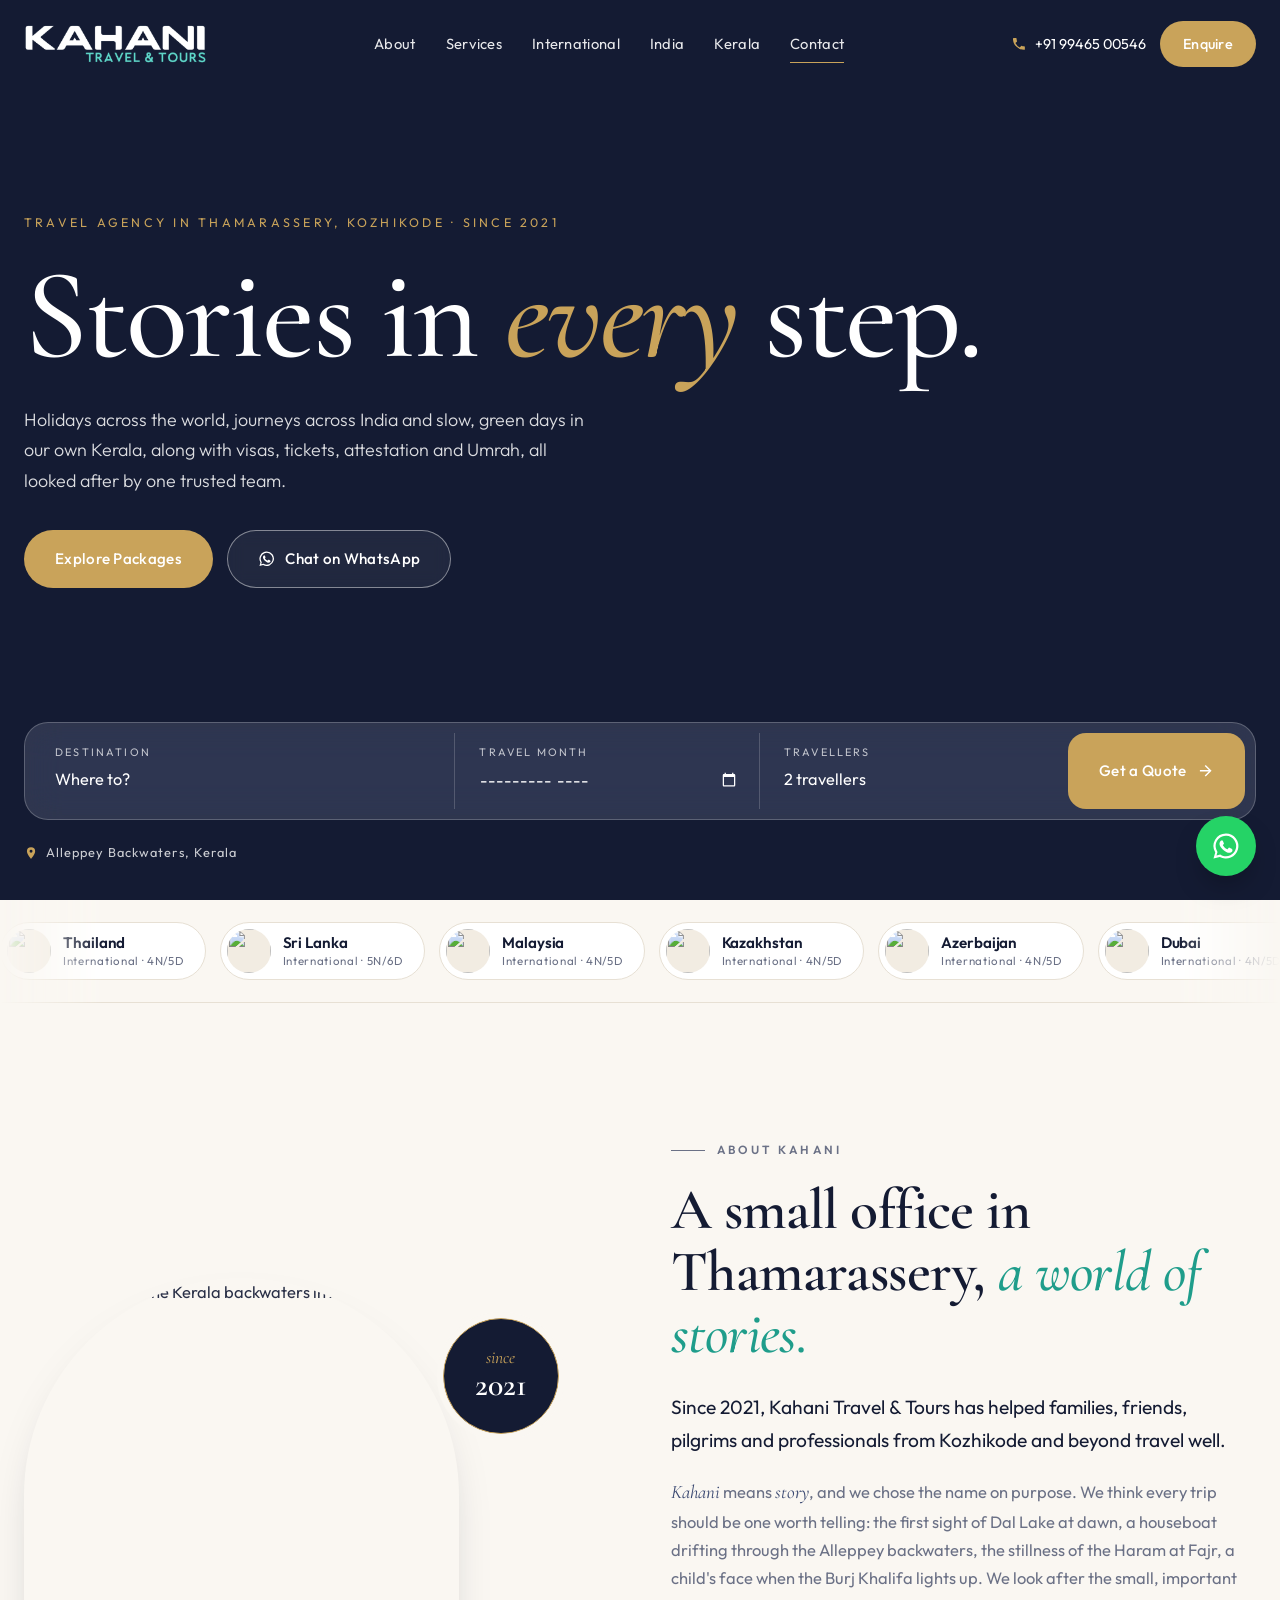
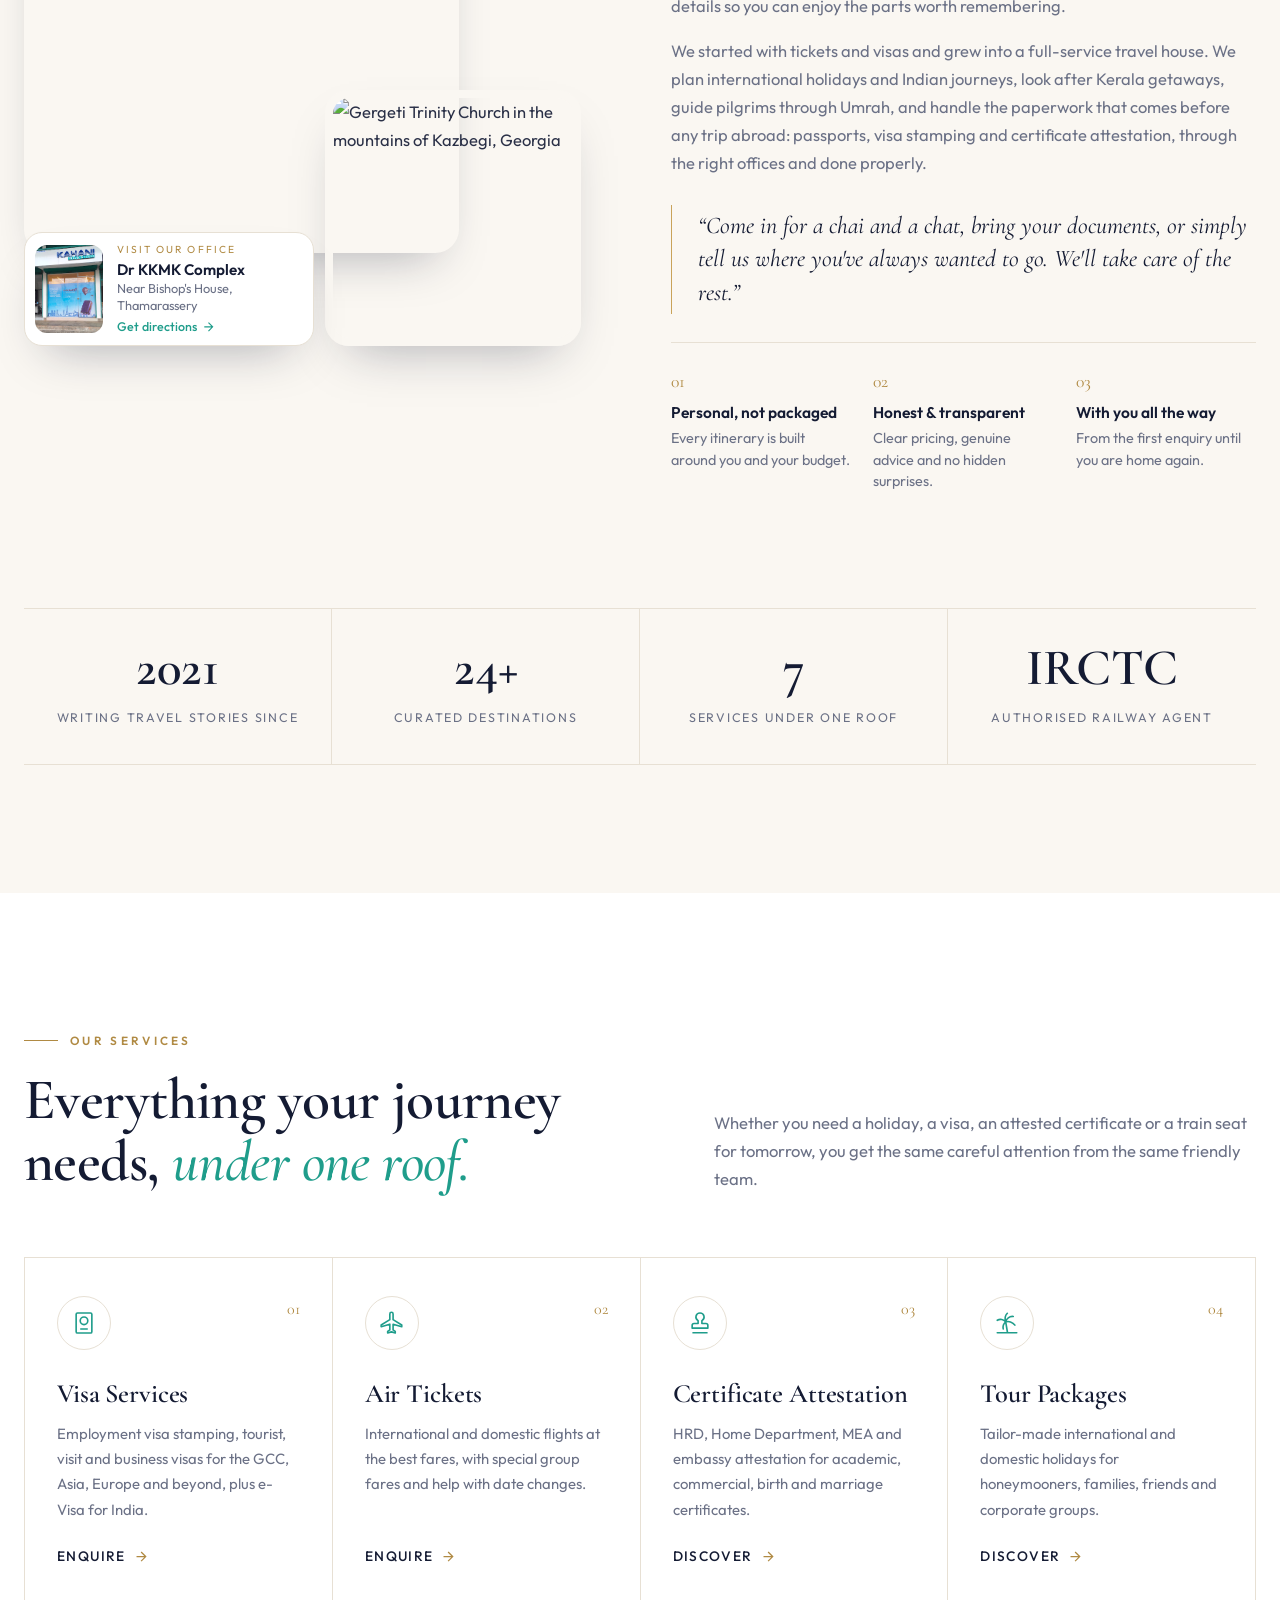
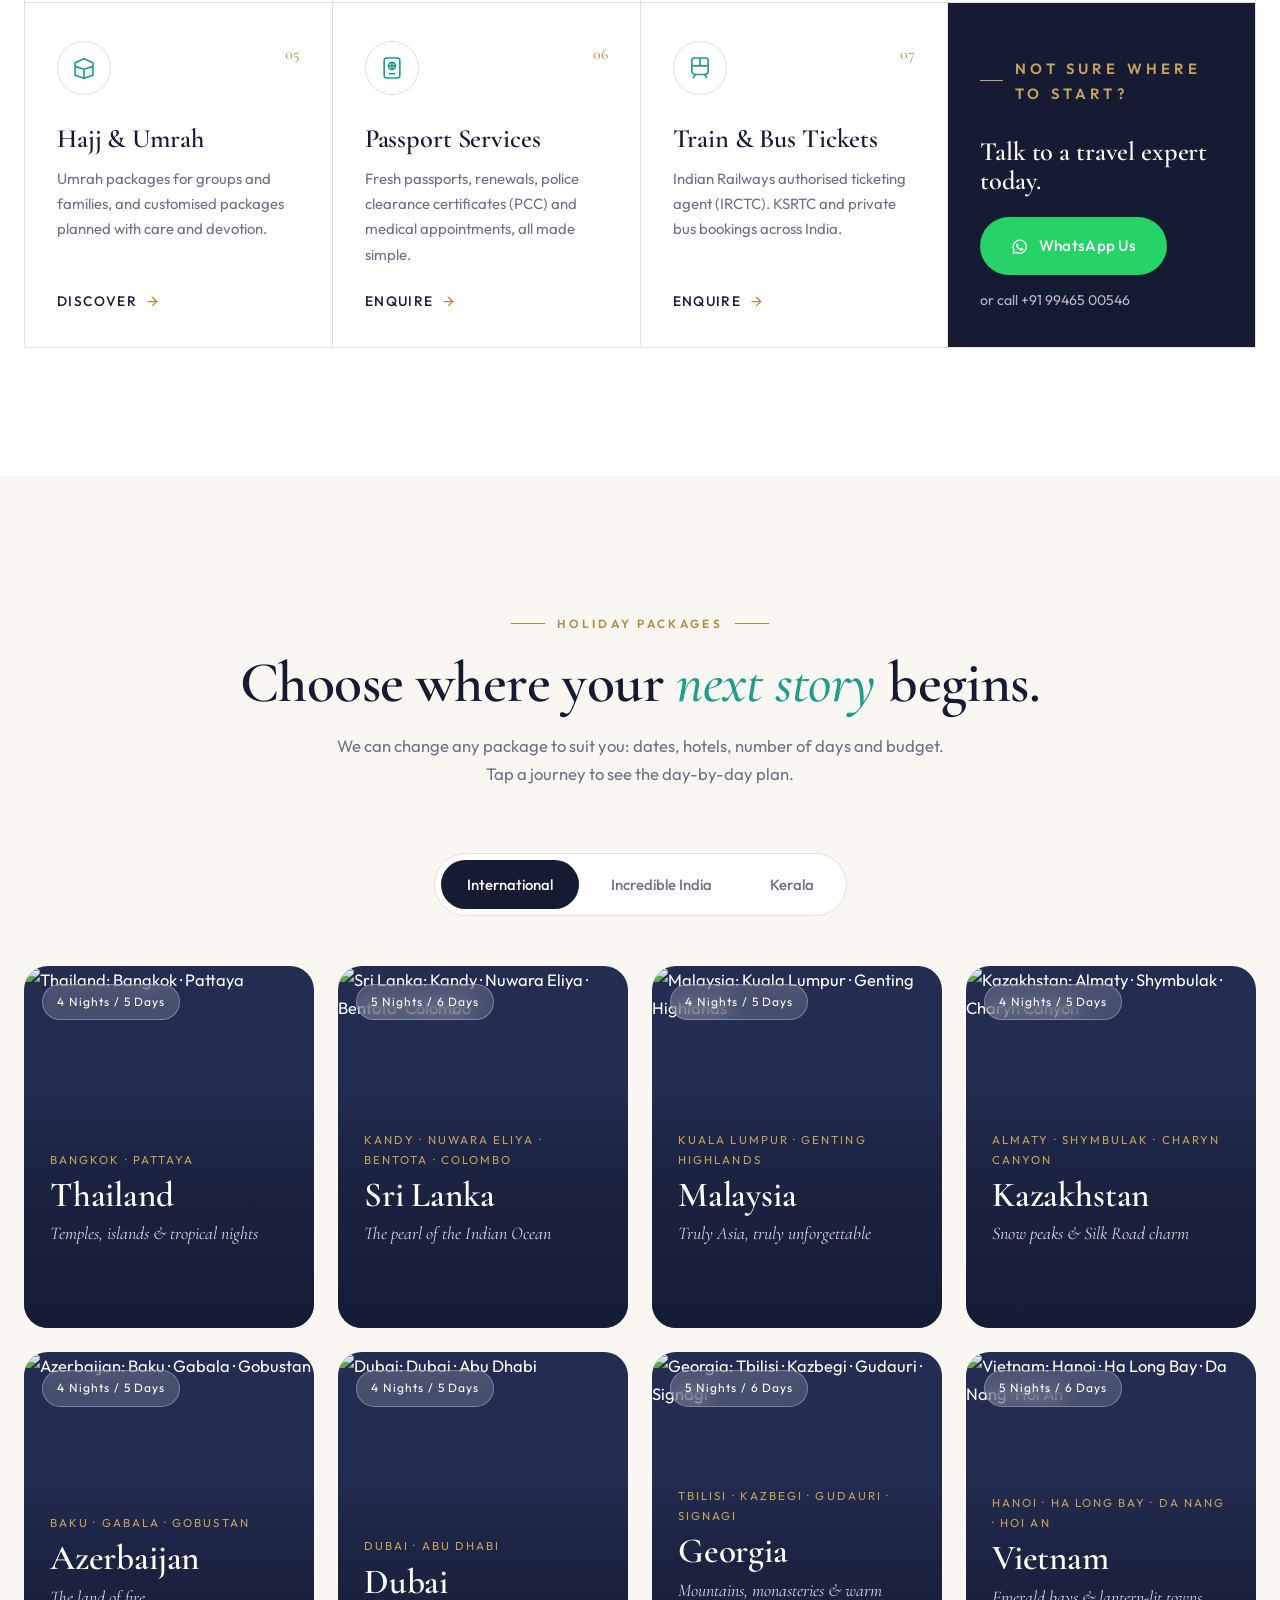
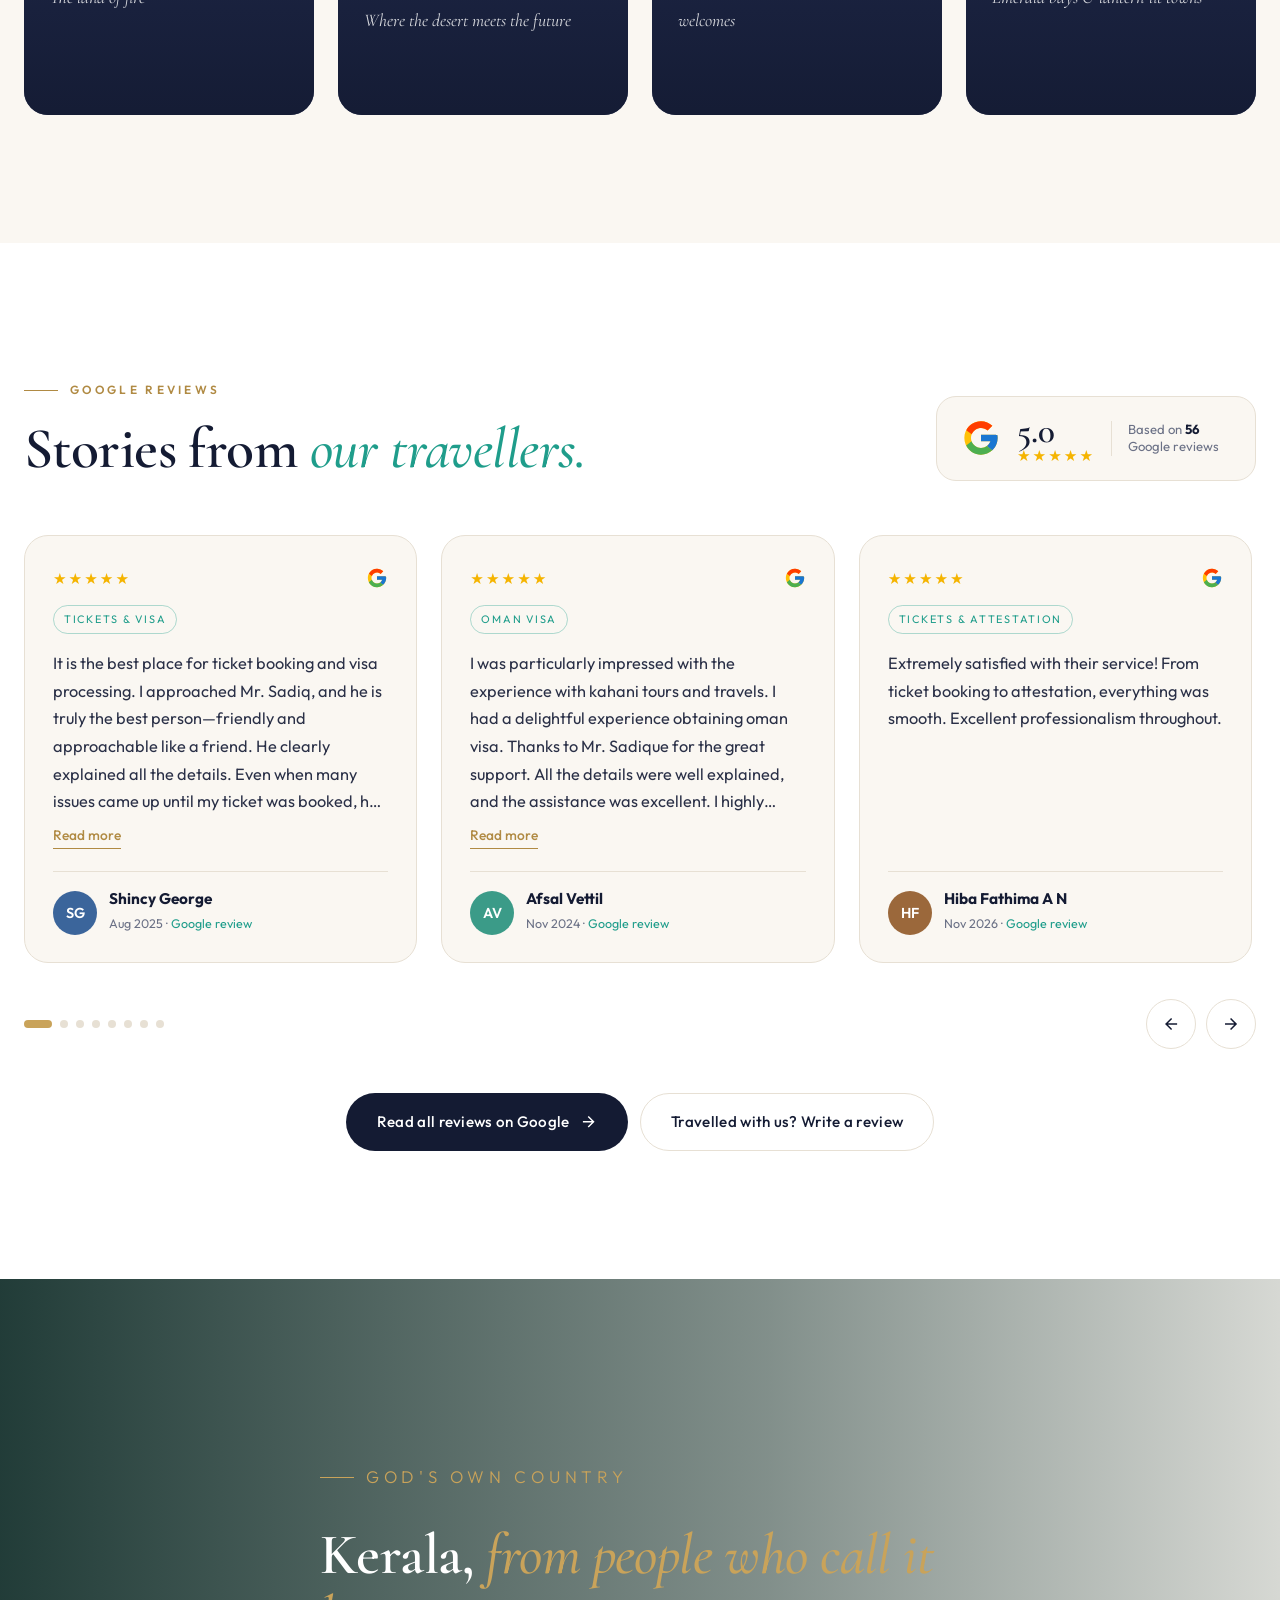
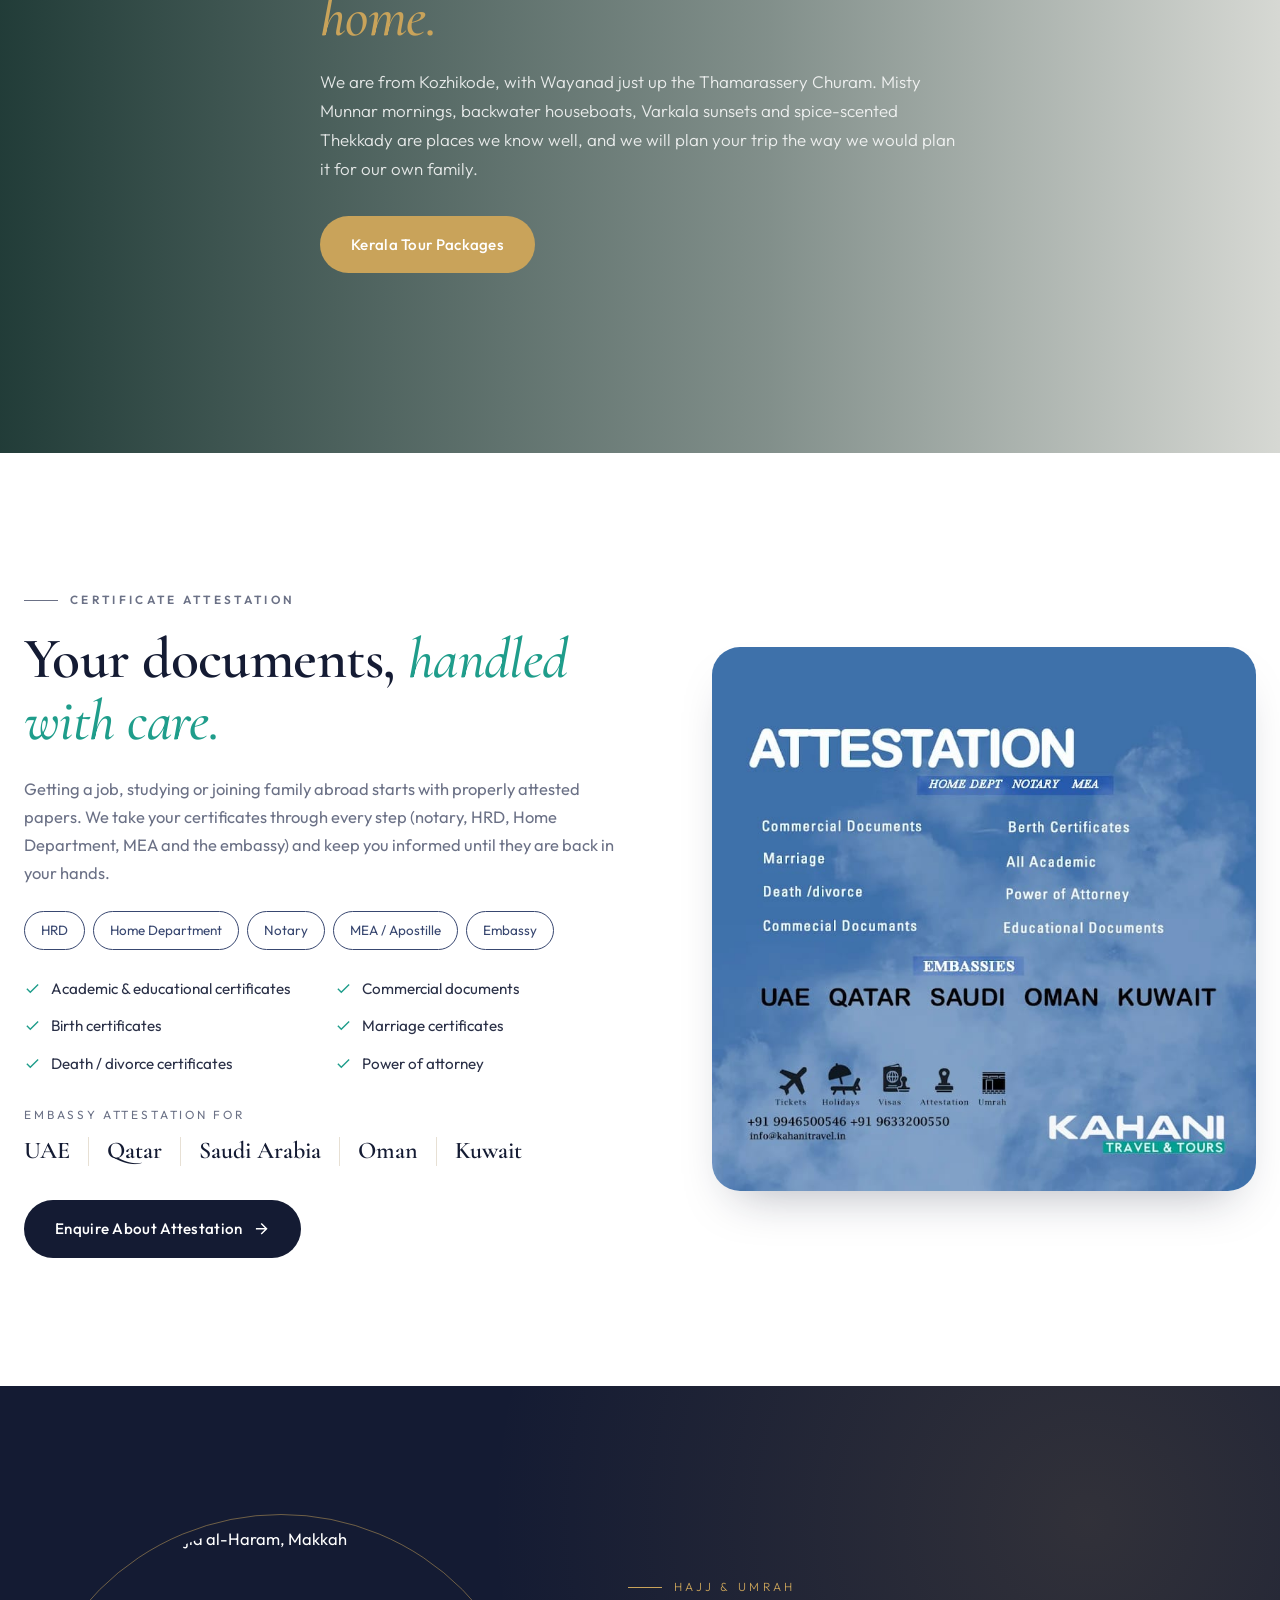
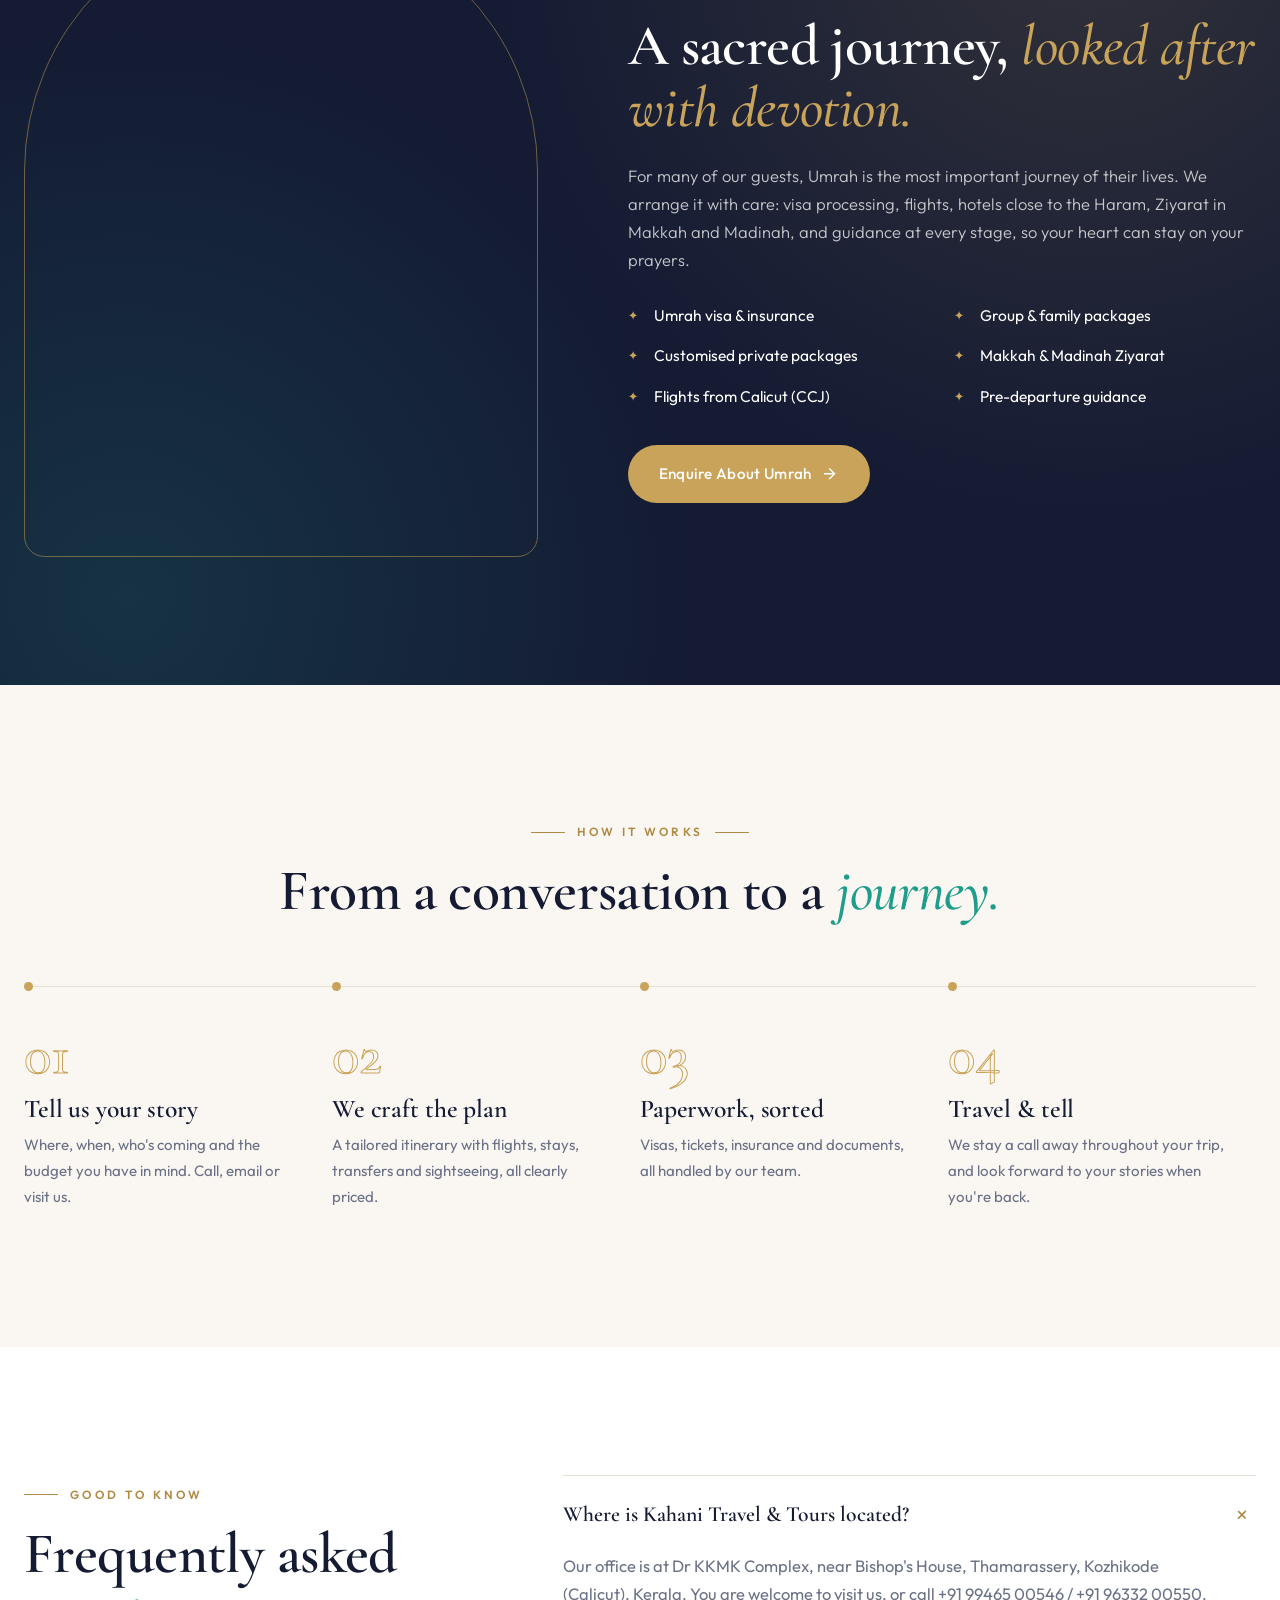
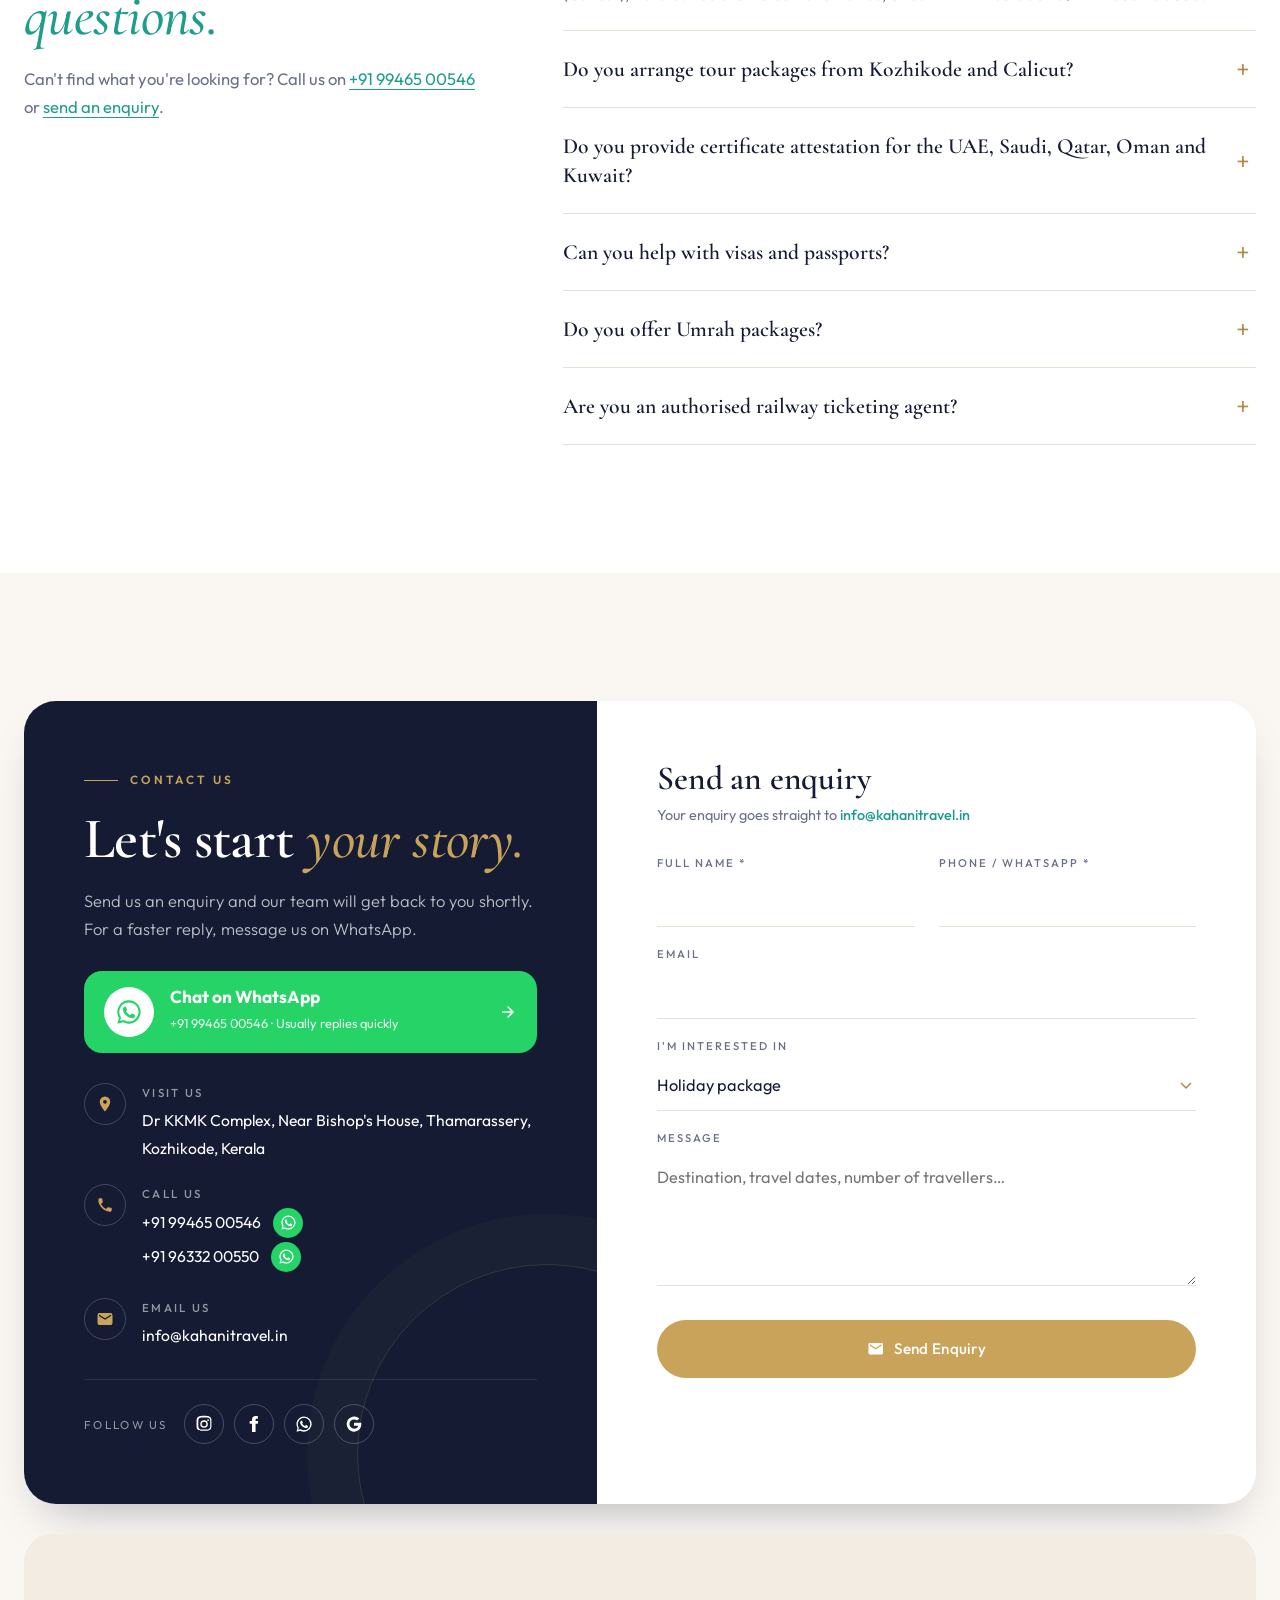
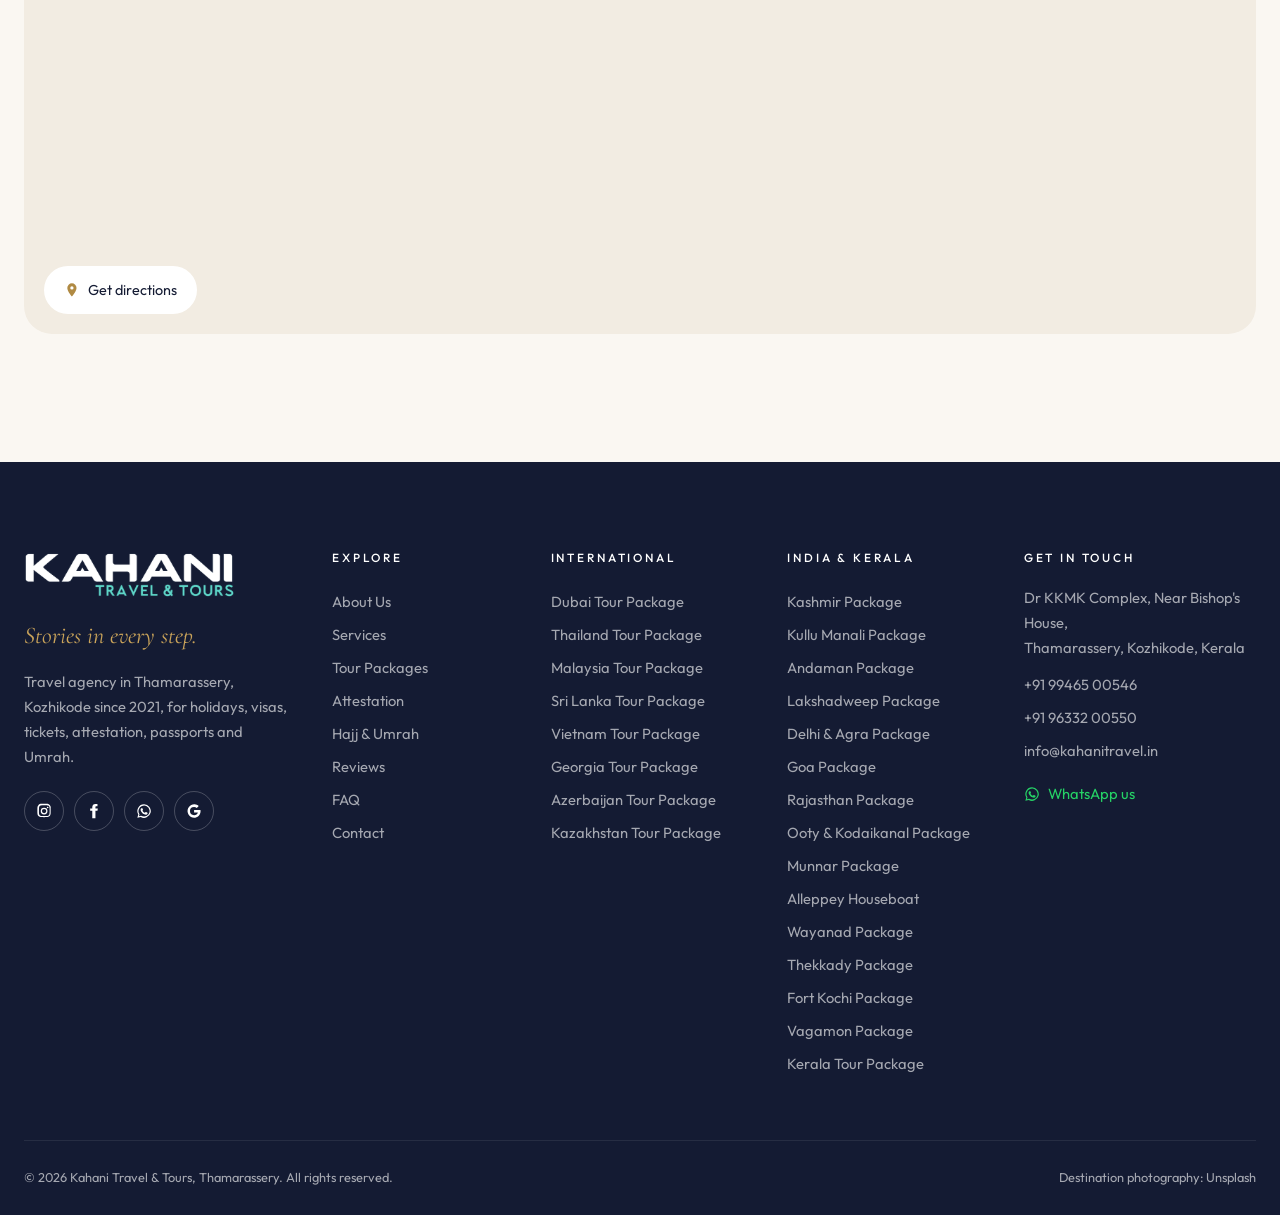
==== commit 66de2622: "Add Google reviews slider (10 real 5-star reviews, 5.0 from 56), correct map coordinates and opening" ====
--- a/index.html
+++ b/index.html
@@ -11,8 +11,8 @@
 <link rel="canonical" href="https://kahanitravel.in/">
 <meta name="geo.region" content="IN-KL">
 <meta name="geo.placename" content="Thamarassery, Kozhikode">
-<meta name="geo.position" content="11.4157;75.9387">
-<meta name="ICBM" content="11.4157, 75.9387">
+<meta name="geo.position" content="11.4244;75.9307">
+<meta name="ICBM" content="11.4244, 75.9307">
 
 <!-- Open Graph / social sharing -->
 <meta property="og:type" content="website">
@@ -65,13 +65,17 @@
       ],
       "address": {
         "@type": "PostalAddress",
-        "streetAddress": "Dr KKMK Complex, Near Bishop's House",
+        "streetAddress": "Dr KKMK Complex, Koyilandy - Edavanna Road, Near Bishop's House",
         "addressLocality": "Thamarassery",
         "addressRegion": "Kerala",
         "postalCode": "673573",
         "addressCountry": "IN"
       },
-      "geo": { "@type": "GeoCoordinates", "latitude": 11.4157, "longitude": 75.9387 },
+      "geo": { "@type": "GeoCoordinates", "latitude": 11.4244444, "longitude": 75.9307073 },
+      "openingHoursSpecification": [
+        { "@type": "OpeningHoursSpecification", "dayOfWeek": ["Monday", "Tuesday", "Wednesday", "Thursday", "Friday"], "opens": "09:00", "closes": "20:00" },
+        { "@type": "OpeningHoursSpecification", "dayOfWeek": "Saturday", "opens": "09:00", "closes": "20:30" }
+      ],
       "hasMap": "https://share.google/tsIcHY87o0FJ7wq28",
       "areaServed": ["Thamarassery", "Kozhikode", "Calicut", "Wayanad", "Malappuram", "Kerala", "India"],
       "priceRange": "₹₹",
@@ -282,6 +286,39 @@
   </div>
 </section>
 
+<!-- ============ GOOGLE REVIEWS ============ -->
+<section class="section reviews" id="reviews" aria-labelledby="reviews-h">
+  <div class="wrap">
+    <div class="rv-head reveal">
+      <div>
+        <p class="eyebrow">Google Reviews</p>
+        <h2 id="reviews-h">Stories from <em>our travellers.</em></h2>
+      </div>
+      <a class="g-badge" id="gBadge" href="#" target="_blank" rel="noopener">
+        <svg class="g-logo" viewBox="0 0 48 48" aria-hidden="true"><path fill="#FFC107" d="M43.6 20.5H42V20H24v8h11.3C33.7 32.7 29.2 36 24 36c-6.6 0-12-5.4-12-12s5.4-12 12-12c3.1 0 5.8 1.2 7.9 3.1l5.7-5.7C34 6.1 29.3 4 24 4 12.9 4 4 12.9 4 24s8.9 20 20 20 20-8.9 20-20c0-1.3-.1-2.4-.4-3.5z"/><path fill="#FF3D00" d="m6.3 14.7 6.6 4.8C14.7 15.1 19 12 24 12c3.1 0 5.8 1.2 7.9 3.1l5.7-5.7C34 6.1 29.3 4 24 4 16.3 4 9.7 8.3 6.3 14.7z"/><path fill="#4CAF50" d="M24 44c5.2 0 9.9-2 13.4-5.2l-6.2-5.2C29.2 35.1 26.7 36 24 36c-5.2 0-9.6-3.3-11.3-8l-6.5 5C9.5 39.6 16.2 44 24 44z"/><path fill="#1976D2" d="M43.6 20.5H42V20H24v8h11.3c-.8 2.2-2.2 4.2-4.1 5.6l6.2 5.2C37 39.2 44 34 44 24c0-1.3-.1-2.4-.4-3.5z"/></svg>
+        <span class="g-score"><b id="gRating">5.0</b><span class="stars" aria-hidden="true">★★★★★</span></span>
+        <span class="g-count">Based on <b id="gCount">56</b> Google reviews</span>
+      </a>
+    </div>
+
+    <div class="rv-slider reveal" id="rvSlider" aria-roledescription="carousel" aria-label="Google reviews">
+      <div class="rv-track" id="rvTrack"></div>
+    </div>
+
+    <div class="rv-controls reveal">
+      <div class="rv-dots" id="rvDots" role="tablist" aria-label="Choose review"></div>
+      <div class="rv-arrows">
+        <button type="button" class="rv-btn" id="rvPrev" aria-label="Previous review"><svg class="ic" style="transform:rotate(180deg)"><use href="#i-arrow"/></svg></button>
+        <button type="button" class="rv-btn" id="rvNext" aria-label="Next review"><svg class="ic"><use href="#i-arrow"/></svg></button>
+      </div>
+    </div>
+    <div class="rv-cta reveal">
+      <a class="btn btn-navy" id="gAll" href="#" target="_blank" rel="noopener">Read all reviews on Google <svg class="ic"><use href="#i-arrow"/></svg></a>
+      <a class="btn btn-outline-dark" id="gWrite" href="#" target="_blank" rel="noopener">Travelled with us? Write a review</a>
+    </div>
+  </div>
+</section>
+
 <!-- ============ KERALA FEATURE ============ -->
 <section class="kerala-band" aria-labelledby="kerala-h">
   <div class="kerala-bg" style="background-image:url('https://images.unsplash.com/photo-1723709431768-d749b0d814b9?auto=format&fit=crop&w=1920&q=70')" role="img" aria-label="Green hills of Wayanad, Kerala"></div>
@@ -439,7 +476,7 @@
     </div>
     <nav aria-label="Footer: explore">
       <h4>Explore</h4>
-      <a href="#about">About Us</a><a href="#services">Services</a><a href="#packages">Tour Packages</a><a href="#attestation">Attestation</a><a href="#umrah">Hajj &amp; Umrah</a><a href="#faq">FAQ</a><a href="#contact">Contact</a>
+      <a href="#about">About Us</a><a href="#services">Services</a><a href="#packages">Tour Packages</a><a href="#attestation">Attestation</a><a href="#umrah">Hajj &amp; Umrah</a><a href="#reviews">Reviews</a><a href="#faq">FAQ</a><a href="#contact">Contact</a>
     </nav>
     <nav aria-label="Footer: international packages">
       <h4>International</h4>
@@ -533,6 +570,7 @@
   <symbol id="i-ig" viewBox="0 0 24 24"><path fill="currentColor" d="M12 7a5 5 0 1 0 0 10 5 5 0 0 0 0-10zm0 8.2a3.2 3.2 0 1 1 0-6.4 3.2 3.2 0 0 1 0 6.4zM17.3 5.5a1.2 1.2 0 1 0 0 2.4 1.2 1.2 0 0 0 0-2.4zM21.9 7.1c-.1-1.6-.4-3-1.6-4.2S17.6 1.3 16 1.2C14.3 1.1 9.7 1.1 8 1.2c-1.6.1-3 .4-4.2 1.6S2.2 5.5 2.1 7.1C2 8.8 2 13.4 2.1 15.1c.1 1.6.4 3 1.6 4.2s2.6 1.5 4.2 1.6c1.7.1 6.3.1 8 0 1.6-.1 3-.4 4.2-1.6s1.5-2.6 1.6-4.2c.1-1.7.1-6.3 0-8zM19.8 17a3.3 3.3 0 0 1-1.8 1.8c-1.3.5-4.3.4-5.7.4s-4.4.1-5.7-.4A3.3 3.3 0 0 1 4.8 17c-.5-1.3-.4-4.3-.4-5.7s-.1-4.4.4-5.7A3.3 3.3 0 0 1 6.6 3.8c1.3-.5 4.3-.4 5.7-.4s4.4-.1 5.7.4a3.3 3.3 0 0 1 1.8 1.8c.5 1.3.4 4.3.4 5.7s.1 4.4-.4 5.7z"/></symbol>
   <symbol id="i-fb" viewBox="0 0 24 24"><path fill="currentColor" d="M14 8V6.1c0-.9.2-1.3 1.6-1.3H17V1.6C16.6 1.5 15.4 1.4 14 1.4c-2.9 0-4.7 1.7-4.7 4.9V8H6.2v3.6h3.1V22.6H14V11.6h3l.5-3.6z"/></symbol>
   <symbol id="i-google" viewBox="0 0 24 24"><path fill="currentColor" d="M21.6 10.2H12v3.9h5.5c-.5 2.5-2.7 4-5.5 4a6.1 6.1 0 0 1 0-12.2c1.5 0 2.9.5 4 1.5l2.9-2.9A10 10 0 1 0 12 22c5 0 9.6-3.6 9.6-10 0-.6-.1-1.2-.2-1.8z"/></symbol>
+  <symbol id="g-mark" viewBox="0 0 48 48"><path fill="#FFC107" d="M43.6 20.5H42V20H24v8h11.3C33.7 32.7 29.2 36 24 36c-6.6 0-12-5.4-12-12s5.4-12 12-12c3.1 0 5.8 1.2 7.9 3.1l5.7-5.7C34 6.1 29.3 4 24 4 12.9 4 4 12.9 4 24s8.9 20 20 20 20-8.9 20-20c0-1.3-.1-2.4-.4-3.5z"/><path fill="#FF3D00" d="m6.3 14.7 6.6 4.8C14.7 15.1 19 12 24 12c3.1 0 5.8 1.2 7.9 3.1l5.7-5.7C34 6.1 29.3 4 24 4 16.3 4 9.7 8.3 6.3 14.7z"/><path fill="#4CAF50" d="M24 44c5.2 0 9.9-2 13.4-5.2l-6.2-5.2C29.2 35.1 26.7 36 24 36c-5.2 0-9.6-3.3-11.3-8l-6.5 5C9.5 39.6 16.2 44 24 44z"/><path fill="#1976D2" d="M43.6 20.5H42V20H24v8h11.3c-.8 2.2-2.2 4.2-4.1 5.6l6.2 5.2C37 39.2 44 34 44 24c0-1.3-.1-2.4-.4-3.5z"/></symbol>
   <symbol id="i-pin" viewBox="0 0 24 24"><path fill="currentColor" d="M12 2a7 7 0 0 0-7 7c0 5.2 7 13 7 13s7-7.8 7-13a7 7 0 0 0-7-7zm0 9.5a2.5 2.5 0 1 1 0-5 2.5 2.5 0 0 1 0 5z"/></symbol>
   <symbol id="i-check" viewBox="0 0 24 24"><path fill="currentColor" d="M9 16.2 4.8 12l-1.4 1.4L9 19 21 7l-1.4-1.4z"/></symbol>
   <symbol id="i-cal" viewBox="0 0 24 24"><path fill="currentColor" d="M19 4h-1V2h-2v2H8V2H6v2H5a2 2 0 0 0-2 2v14c0 1.1.9 2 2 2h14a2 2 0 0 0 2-2V6a2 2 0 0 0-2-2zm0 16H5V10h14zm0-12H5V6h14z"/></symbol>
--- a/style.css
+++ b/style.css
@@ -495,3 +495,49 @@
 @media (max-width: 1080px) {
   .header.menu-open { backdrop-filter: none; -webkit-backdrop-filter: none; background: var(--ivory); box-shadow: none; }
 }
+
+/* ---------- Google reviews ---------- */
+.reviews { background: #fff; overflow: hidden; }
+.rv-head { display: flex; justify-content: space-between; align-items: flex-end; gap: 30px; flex-wrap: wrap; margin-bottom: 48px; }
+.g-badge { display: flex; align-items: center; gap: 16px; padding: 16px 24px; border: 1px solid var(--line); border-radius: 20px; background: var(--ivory); transition: .3s var(--ease); }
+.g-badge:hover { border-color: var(--gold); box-shadow: var(--shadow); transform: translateY(-2px); }
+.g-logo { width: 40px; height: 40px; flex: none; }
+.g-logo.sm { width: 22px; height: 22px; }
+.g-score { display: flex; flex-direction: column; line-height: 1; }
+.g-score b { font-family: var(--serif); font-size: 2.2rem; font-weight: 600; color: var(--ink); }
+.stars, .rv-stars { color: #f5b400; letter-spacing: 2px; font-size: .95rem; }
+.g-count { font-size: .82rem; color: var(--muted); padding-left: 16px; border-left: 1px solid var(--line); line-height: 1.35; max-width: 120px; }
+.g-count b { color: var(--ink); }
+.rv-slider { position: relative; }
+.rv-track { display: grid; grid-auto-flow: column; grid-auto-columns: calc((100% - 48px) / 3); gap: 24px; overflow-x: auto; scroll-snap-type: x mandatory; scrollbar-width: none; padding: 6px 2px 18px; overscroll-behavior-x: contain; }
+.rv-track::-webkit-scrollbar { display: none; }
+.rv-card { scroll-snap-align: start; background: var(--ivory); border: 1px solid var(--line); border-radius: 24px; padding: 30px 28px 26px; display: flex; flex-direction: column; position: relative; transition: transform .4s var(--ease), box-shadow .4s, background .4s; }
+.rv-card:hover { background: #fff; box-shadow: var(--shadow); transform: translateY(-4px); }
+.rv-top { display: flex; justify-content: space-between; align-items: center; margin-bottom: 14px; }
+.rv-tag { align-self: flex-start; font-size: .68rem; letter-spacing: .16em; text-transform: uppercase; color: var(--teal); border: 1px solid rgba(31, 157, 139, .35); padding: 4px 10px; border-radius: 999px; margin-bottom: 16px; }
+.rv-text { margin: 0; font-size: 1.02rem; line-height: 1.7; color: var(--text); flex: 1; }
+.rv-text.long:not(.open) { display: -webkit-box; -webkit-line-clamp: 6; -webkit-box-orient: vertical; overflow: hidden; }
+.rv-more { align-self: flex-start; margin-top: 8px; background: none; border: 0; padding: 0; color: var(--gold-d); font-weight: 500; font-size: .86rem; cursor: pointer; border-bottom: 1px solid currentColor; }
+.rv-author { display: flex; align-items: center; gap: 12px; margin-top: 22px; padding-top: 18px; border-top: 1px solid var(--line); }
+.rv-avatar { width: 44px; height: 44px; border-radius: 50%; display: grid; place-items: center; font-weight: 600; font-size: .9rem; color: #fff; background: hsl(var(--h) 45% 42%); flex: none; }
+.rv-author b { display: block; color: var(--ink); font-size: .96rem; line-height: 1.2; }
+.rv-author small { font-size: .78rem; color: var(--muted); }
+.verified { color: var(--teal); }
+.rv-controls { display: flex; justify-content: space-between; align-items: center; gap: 20px; margin-top: 18px; }
+.rv-dots { display: flex; gap: 8px; flex-wrap: wrap; }
+.rv-dots button { width: 8px; height: 8px; border-radius: 8px; border: 0; padding: 0; background: var(--line); cursor: pointer; transition: .35s var(--ease); }
+.rv-dots button.on { width: 28px; background: var(--gold); }
+.rv-arrows { display: flex; gap: 10px; }
+.rv-btn { width: 50px; height: 50px; border-radius: 50%; border: 1px solid var(--line); background: #fff; color: var(--ink); display: grid; place-items: center; cursor: pointer; transition: .3s var(--ease); }
+.rv-btn:hover { background: var(--ink); color: #fff; border-color: var(--ink); }
+.rv-cta { display: flex; gap: 12px; flex-wrap: wrap; justify-content: center; margin-top: 44px; }
+.btn-outline-dark { border-color: var(--line); color: var(--ink); background: #fff; }
+.btn-outline-dark:hover { border-color: var(--ink); background: var(--ink); color: #fff; }
+@media (max-width: 960px) { .rv-track { grid-auto-columns: calc((100% - 24px) / 2); } }
+@media (max-width: 720px) {
+  .rv-track { grid-auto-columns: 86%; gap: 14px; }
+  .rv-card { padding: 26px 22px 22px; }
+  .g-badge { width: 100%; padding: 14px 18px; }
+  .rv-btn { width: 44px; height: 44px; }
+  .rv-cta .btn { width: 100%; }
+}
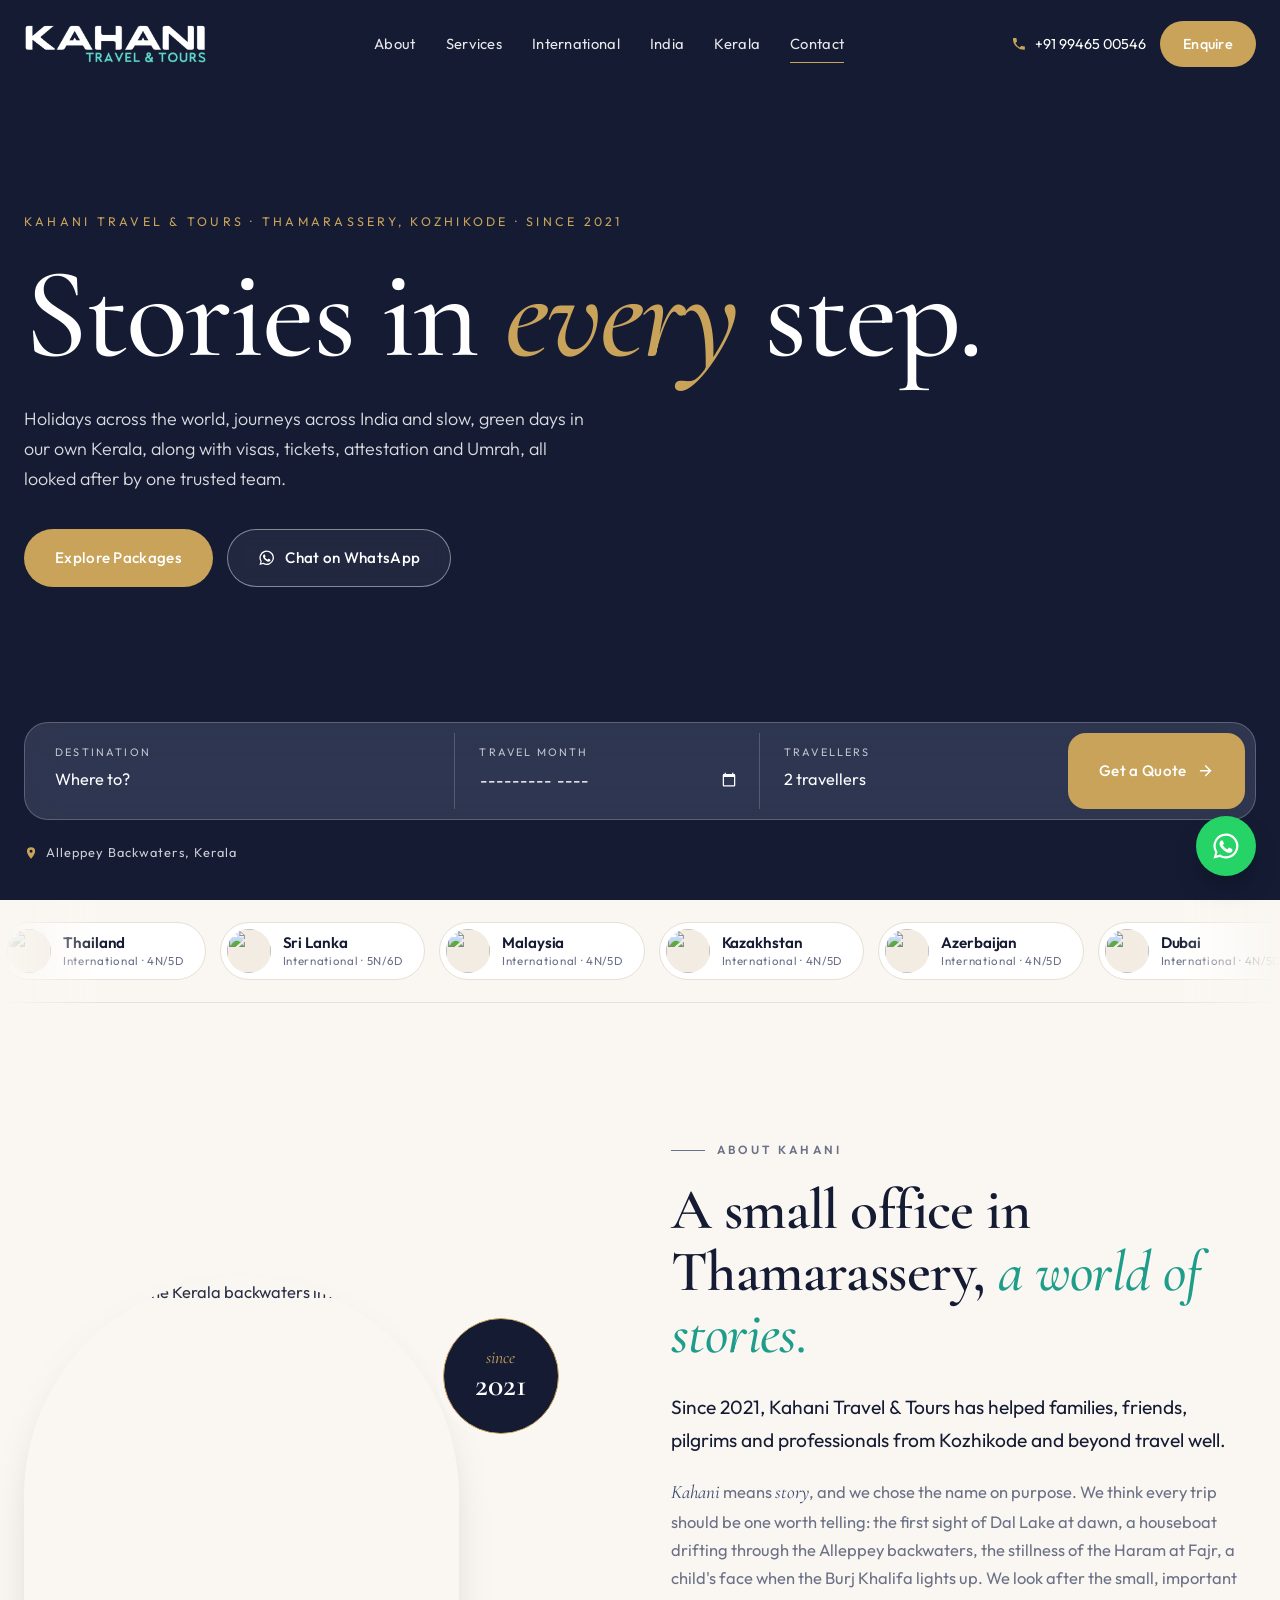
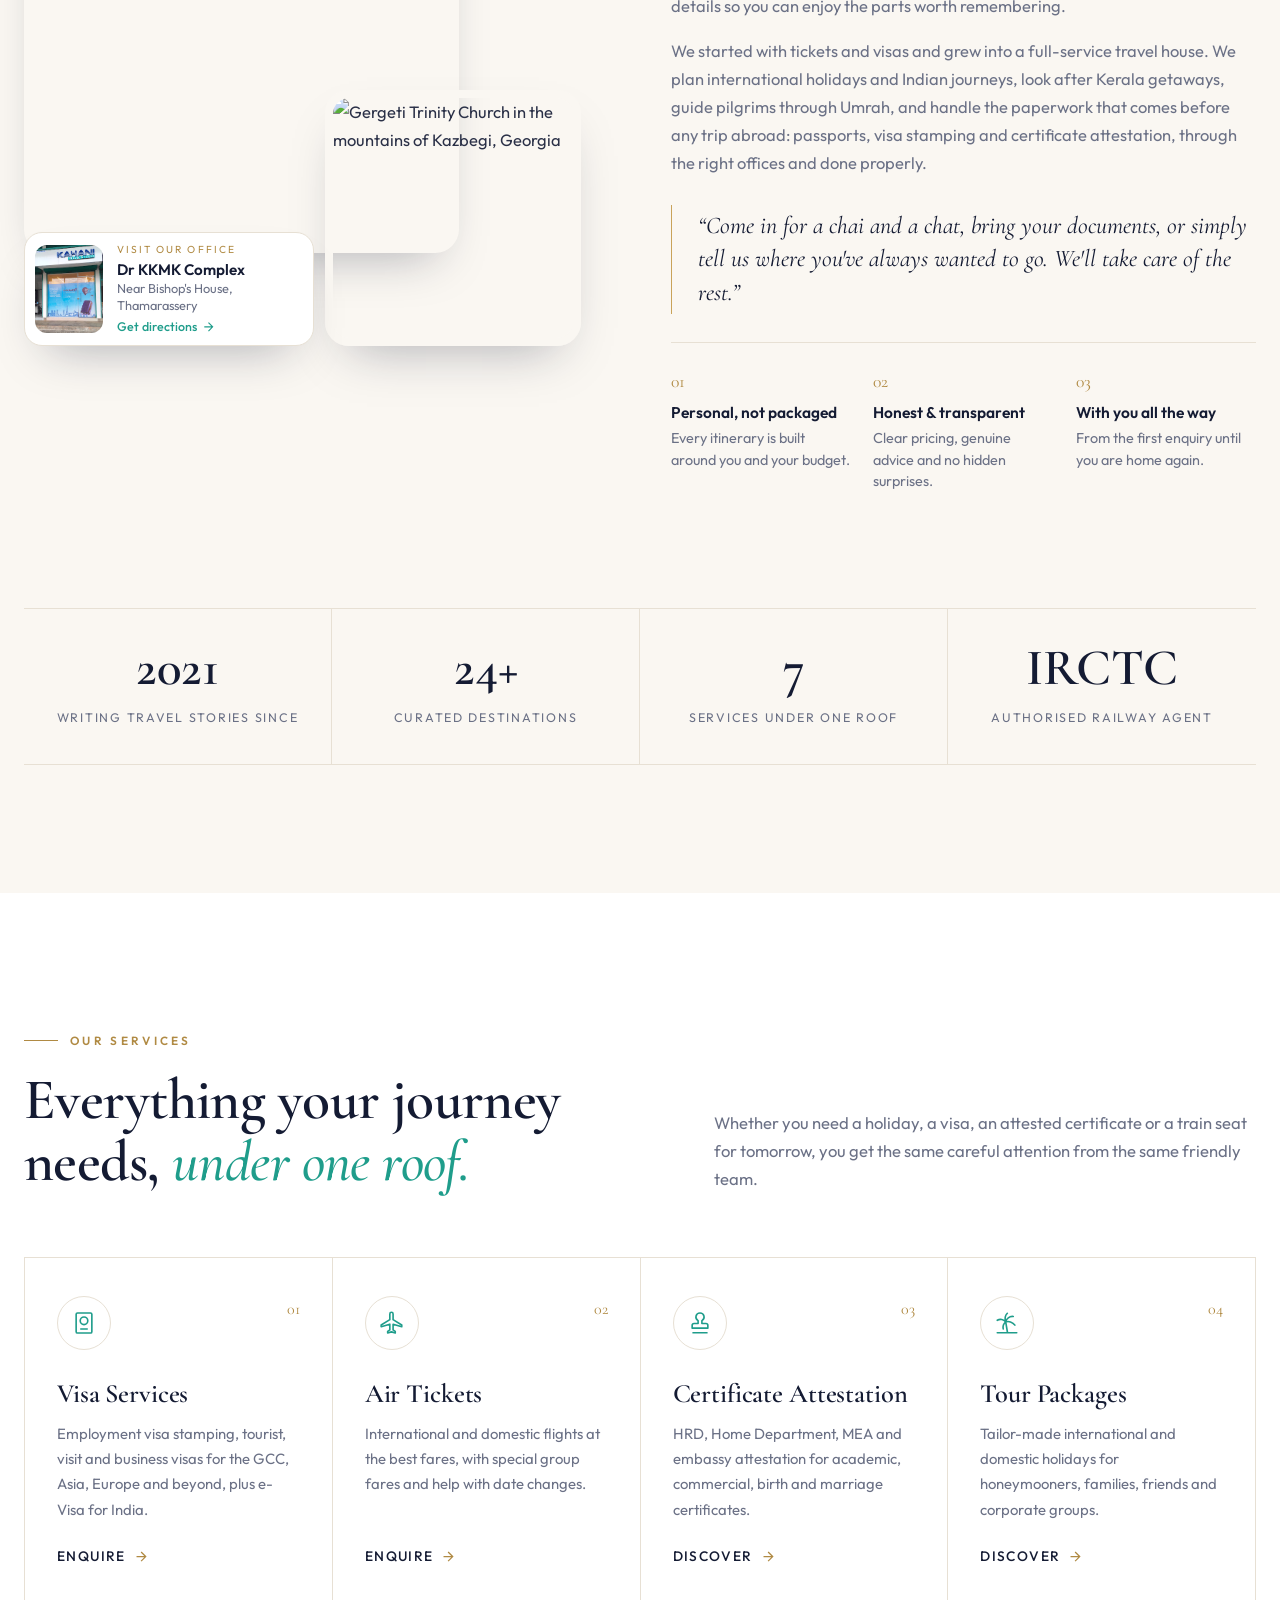
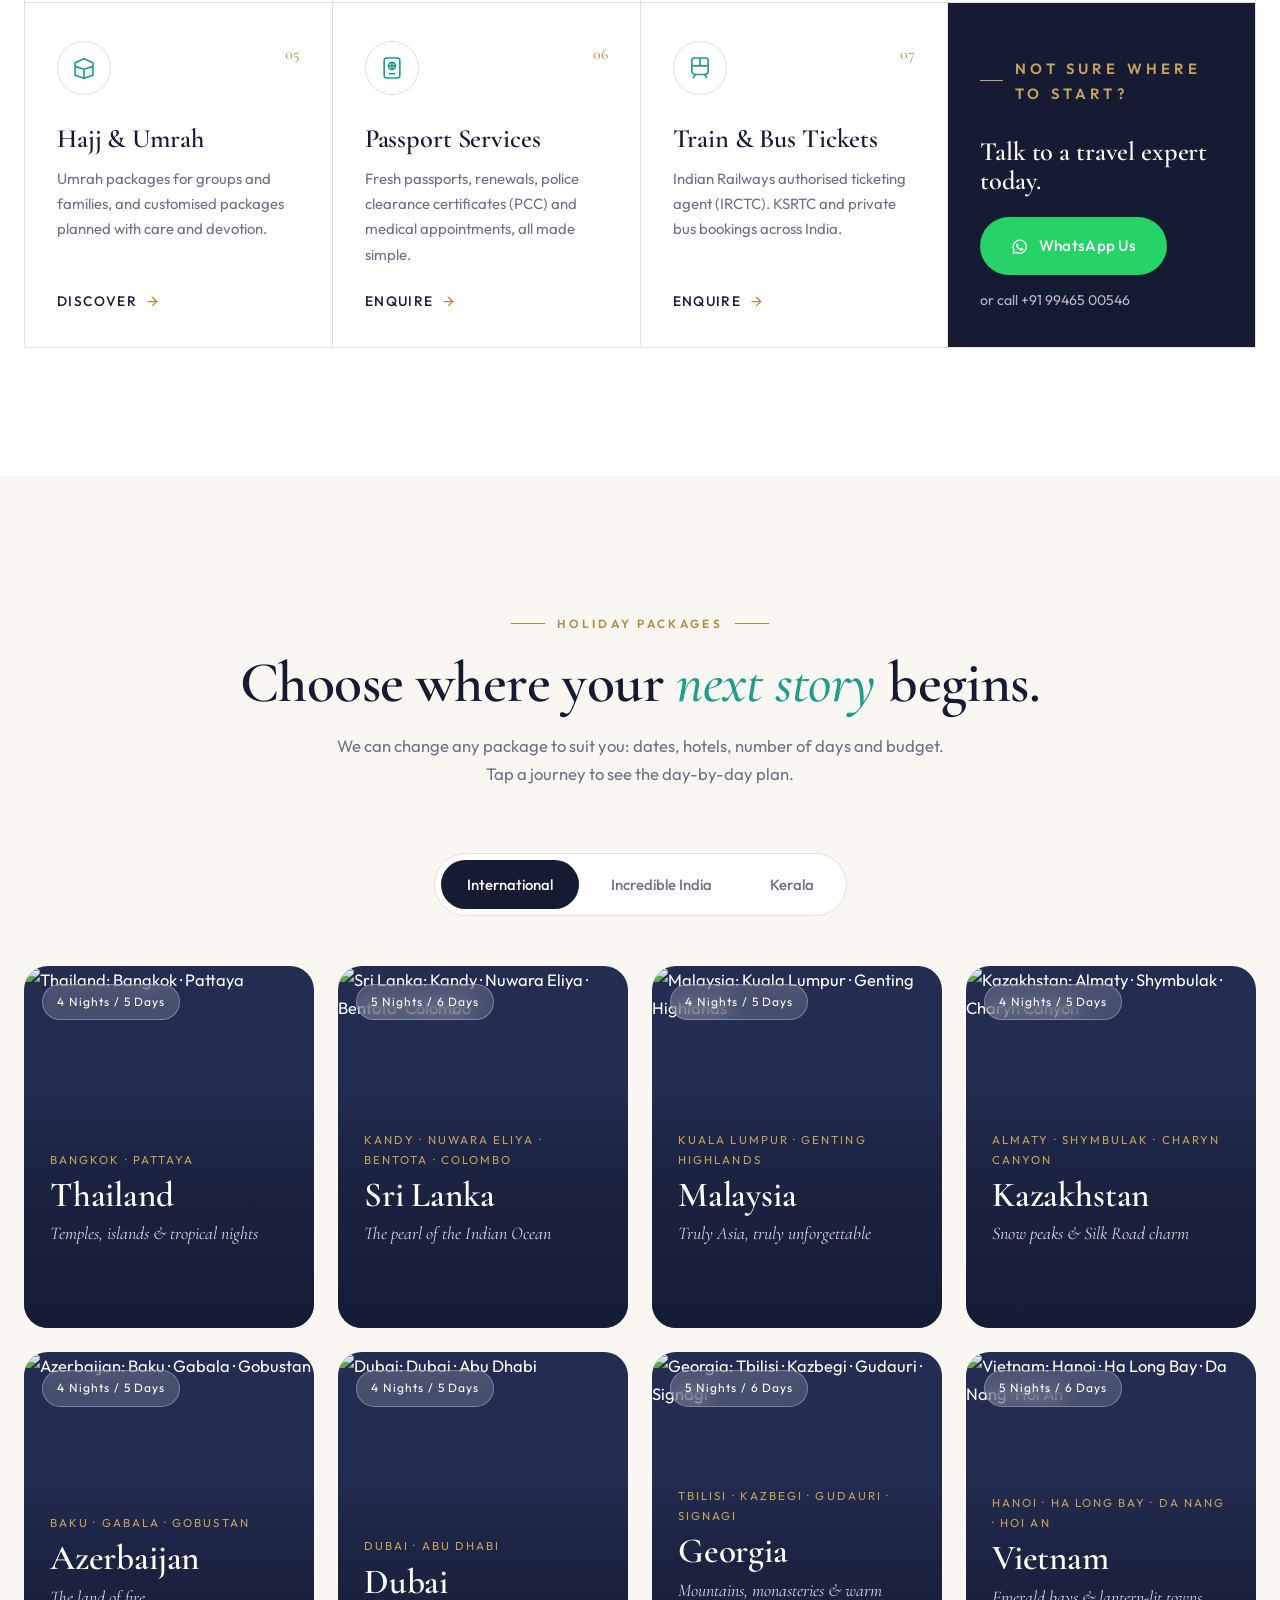
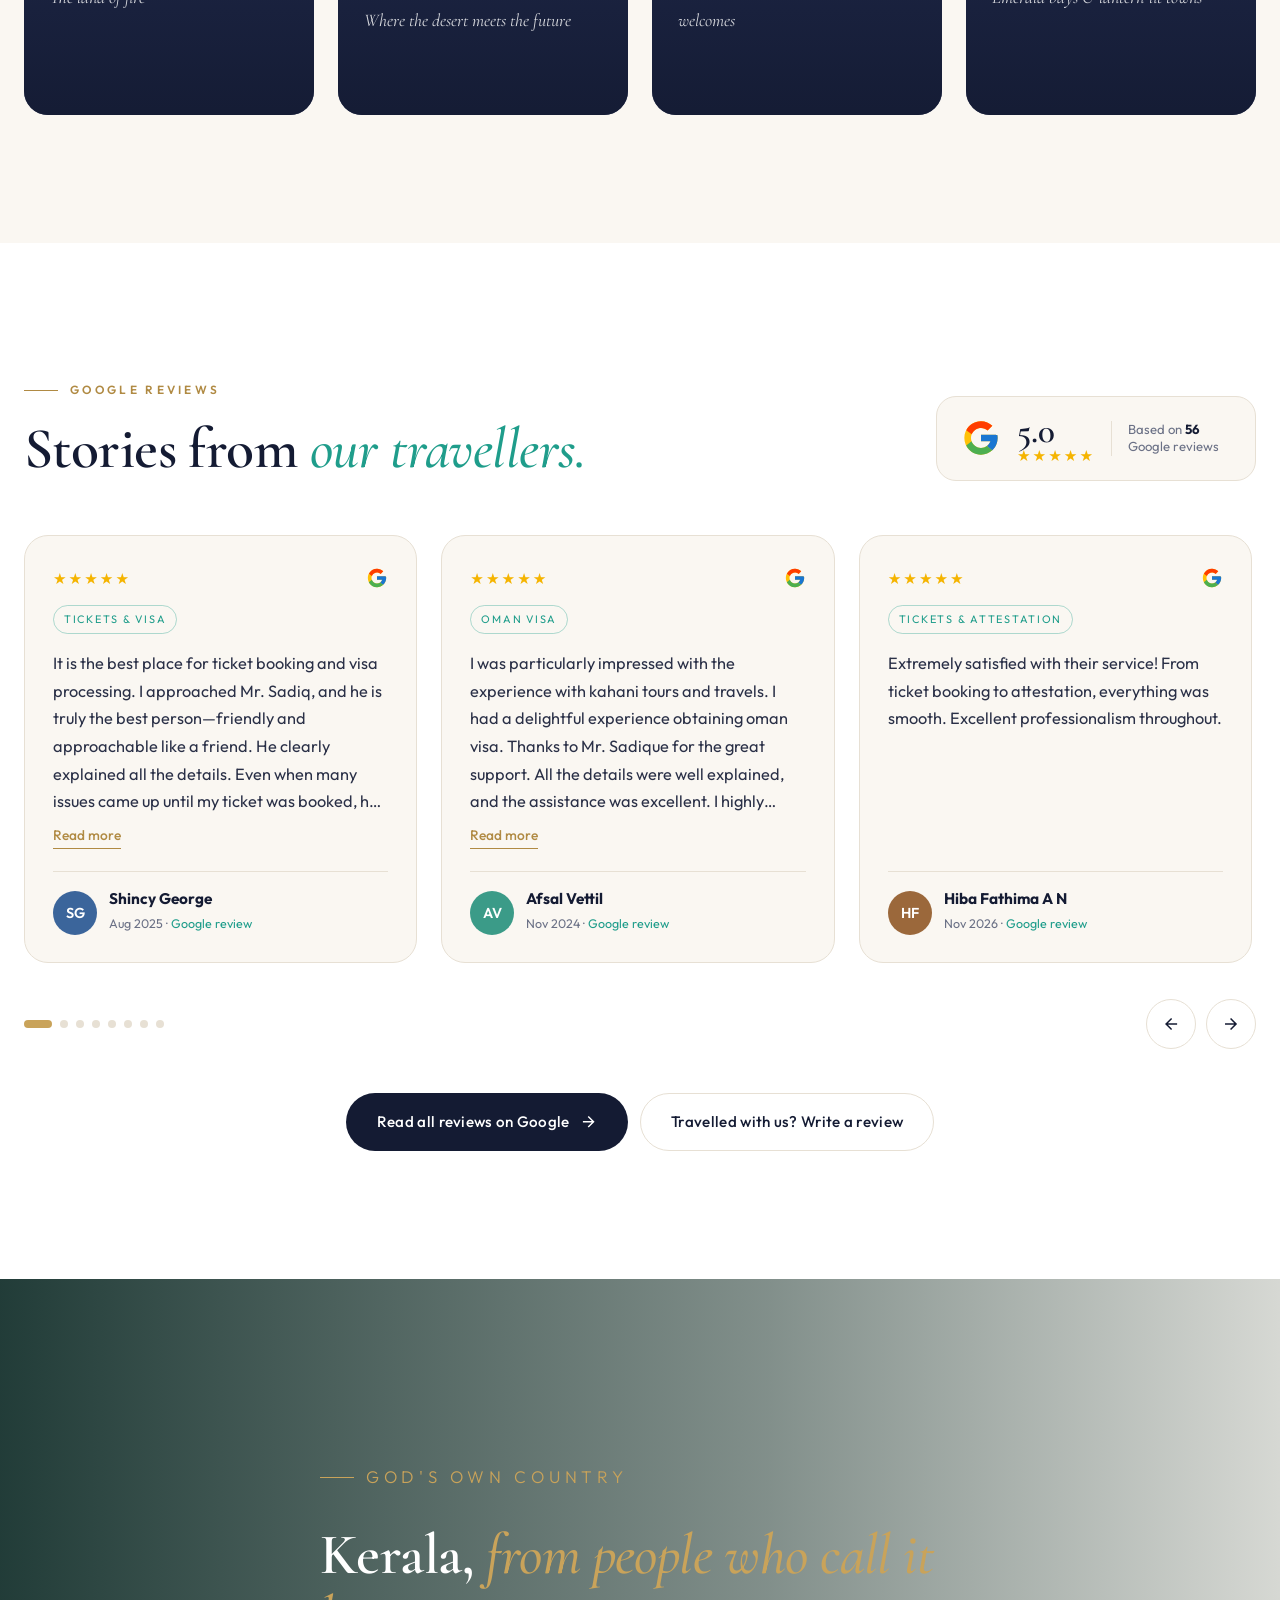
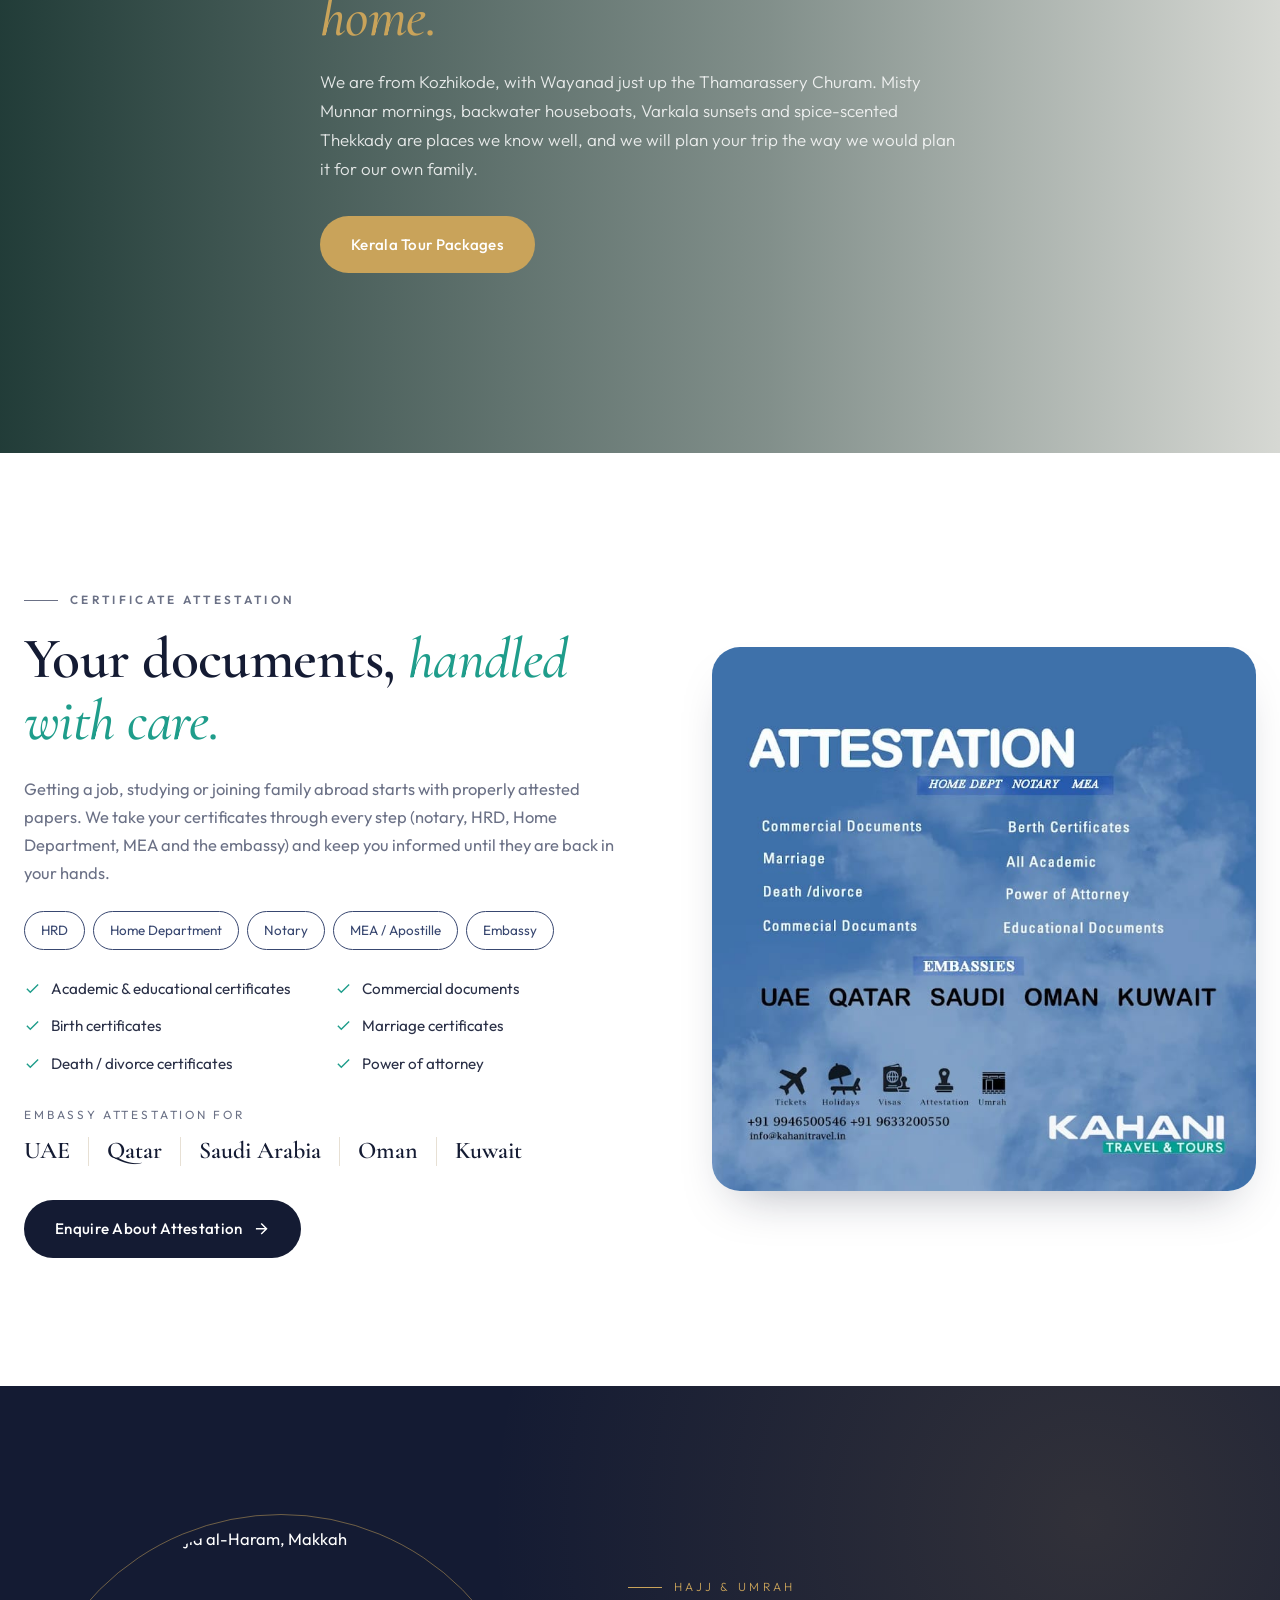
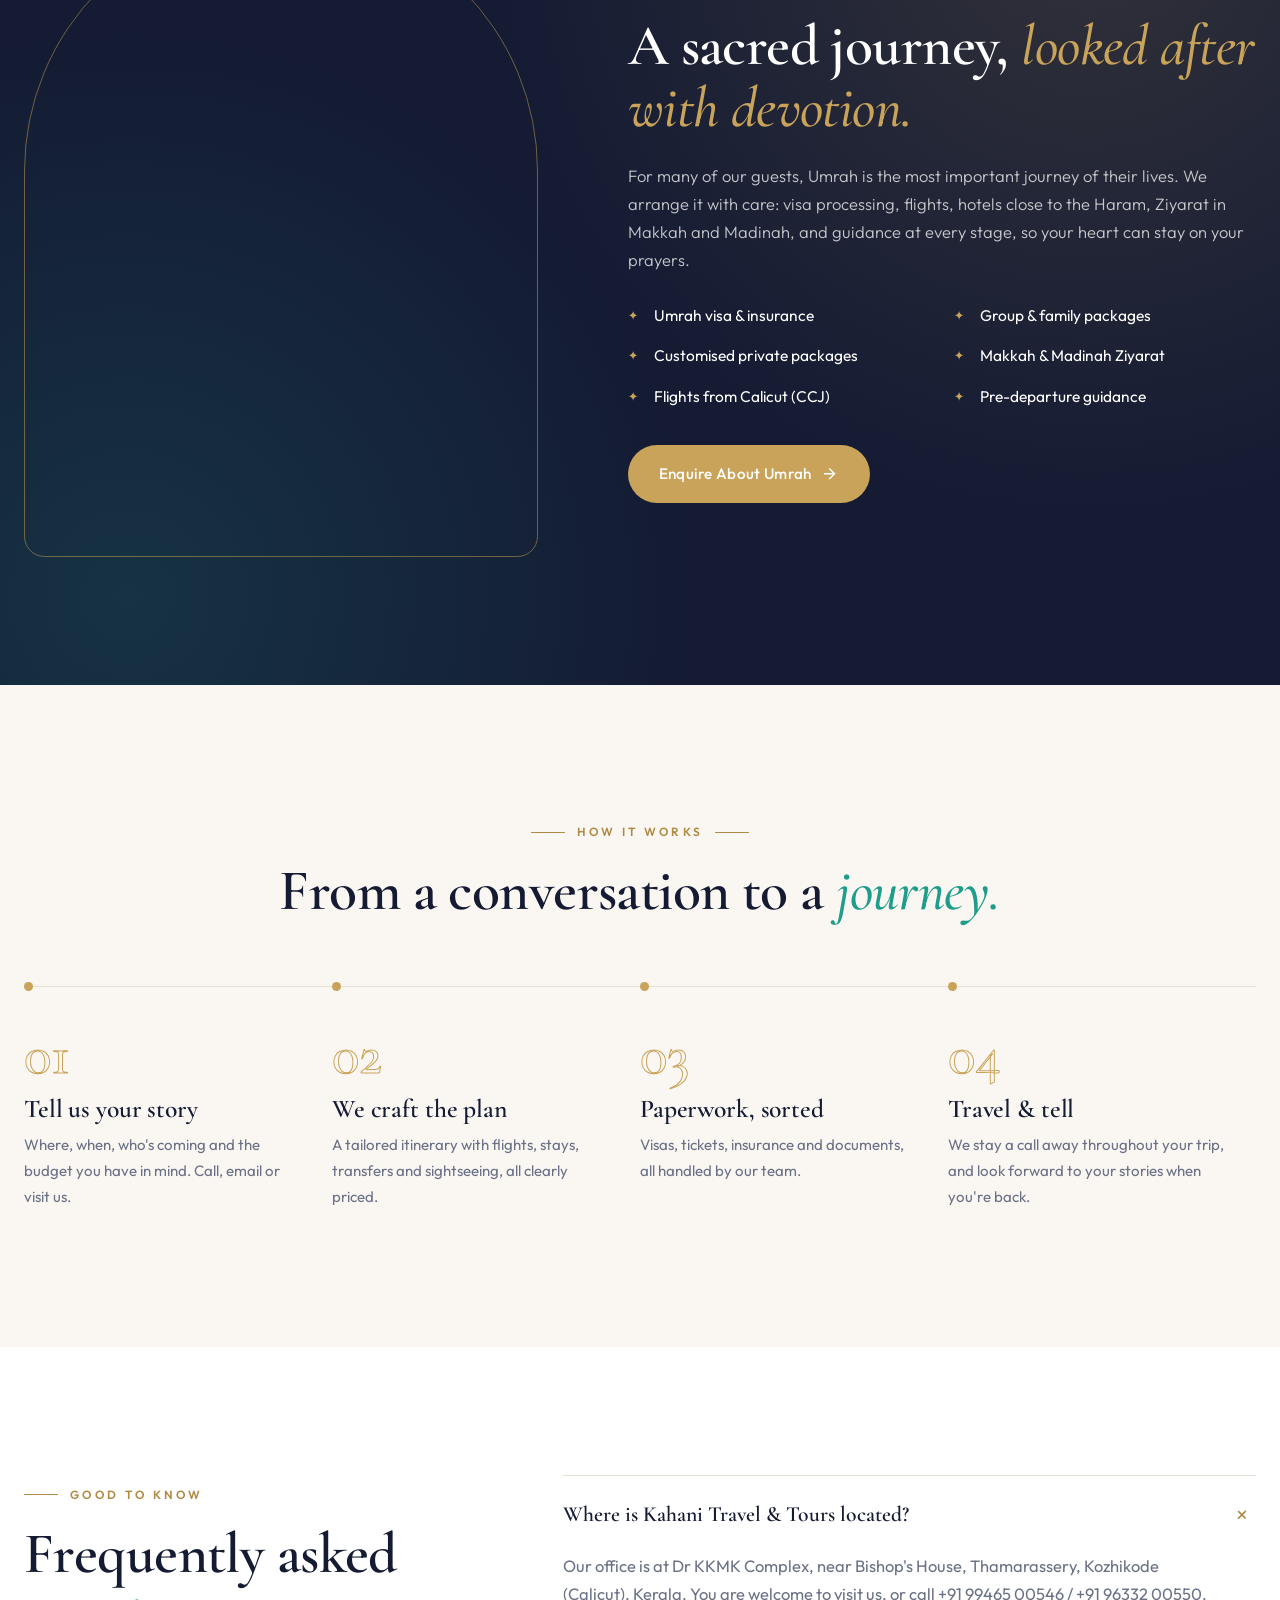
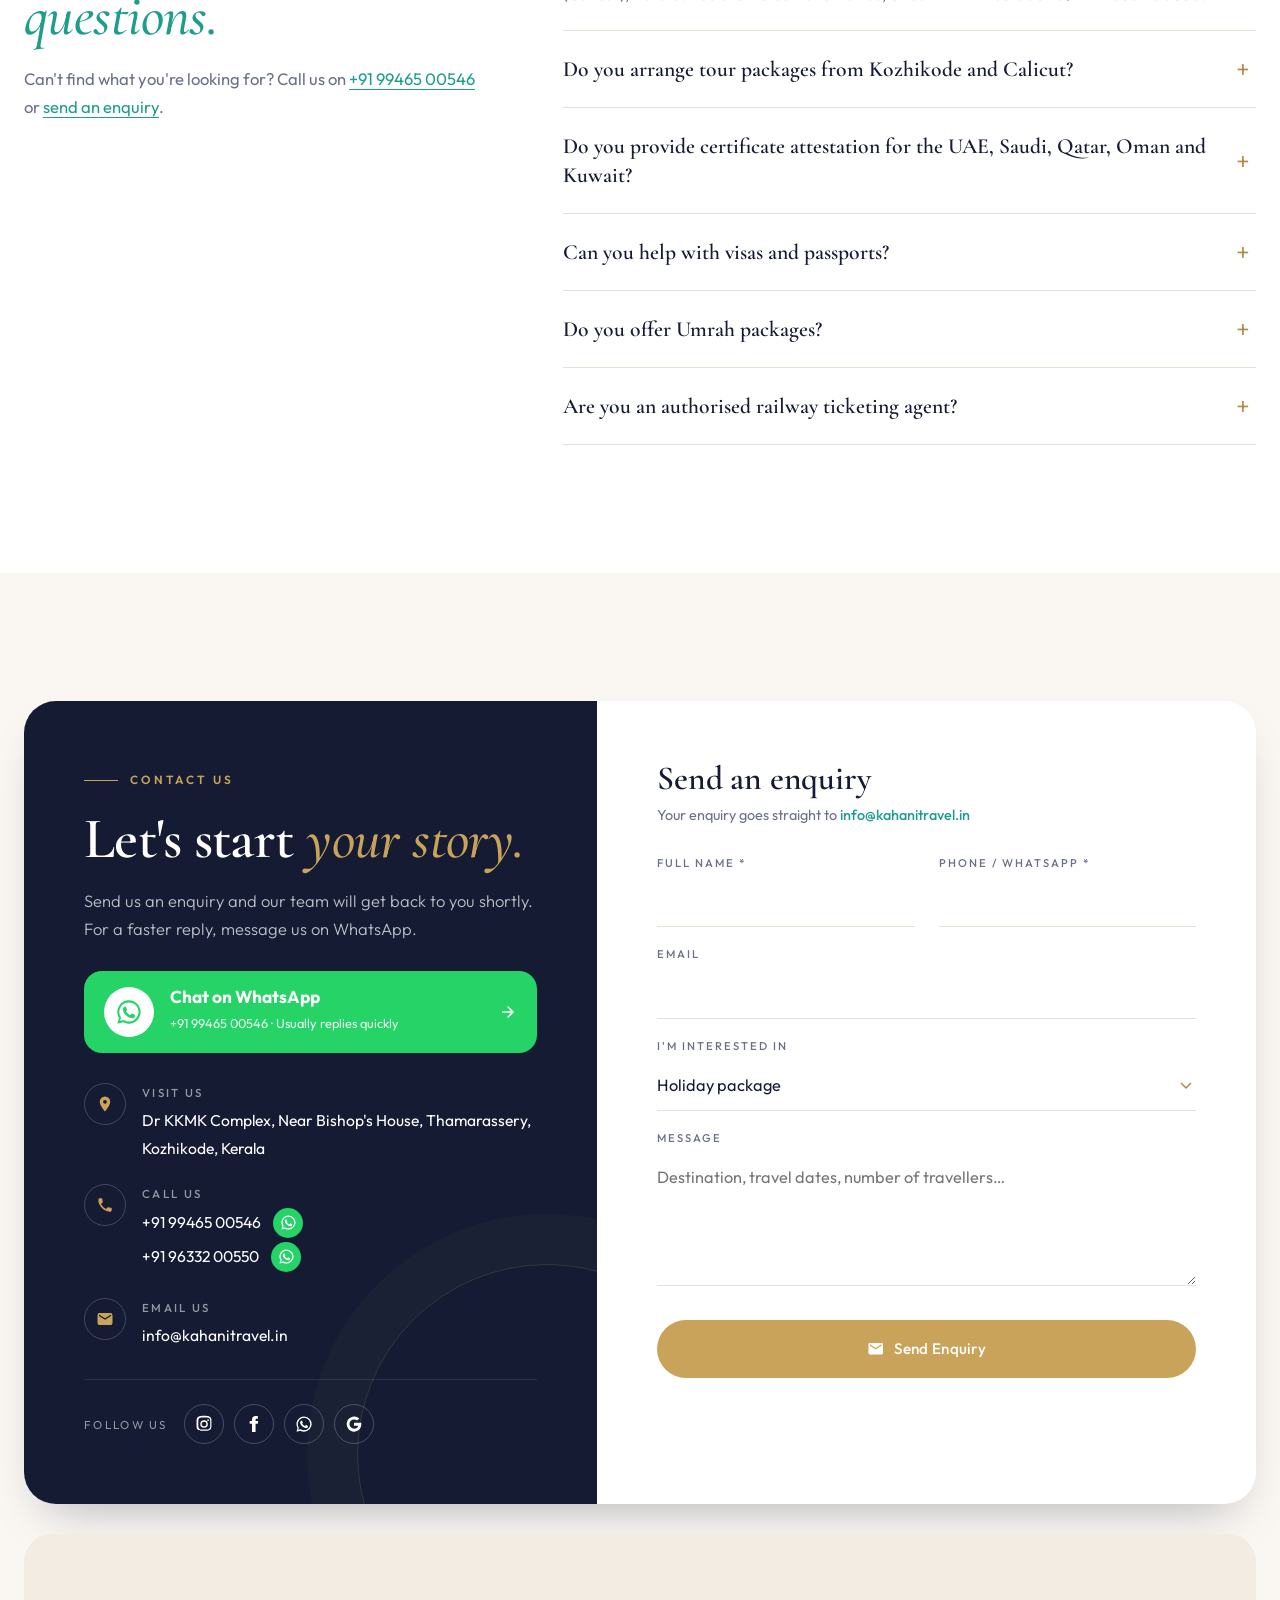
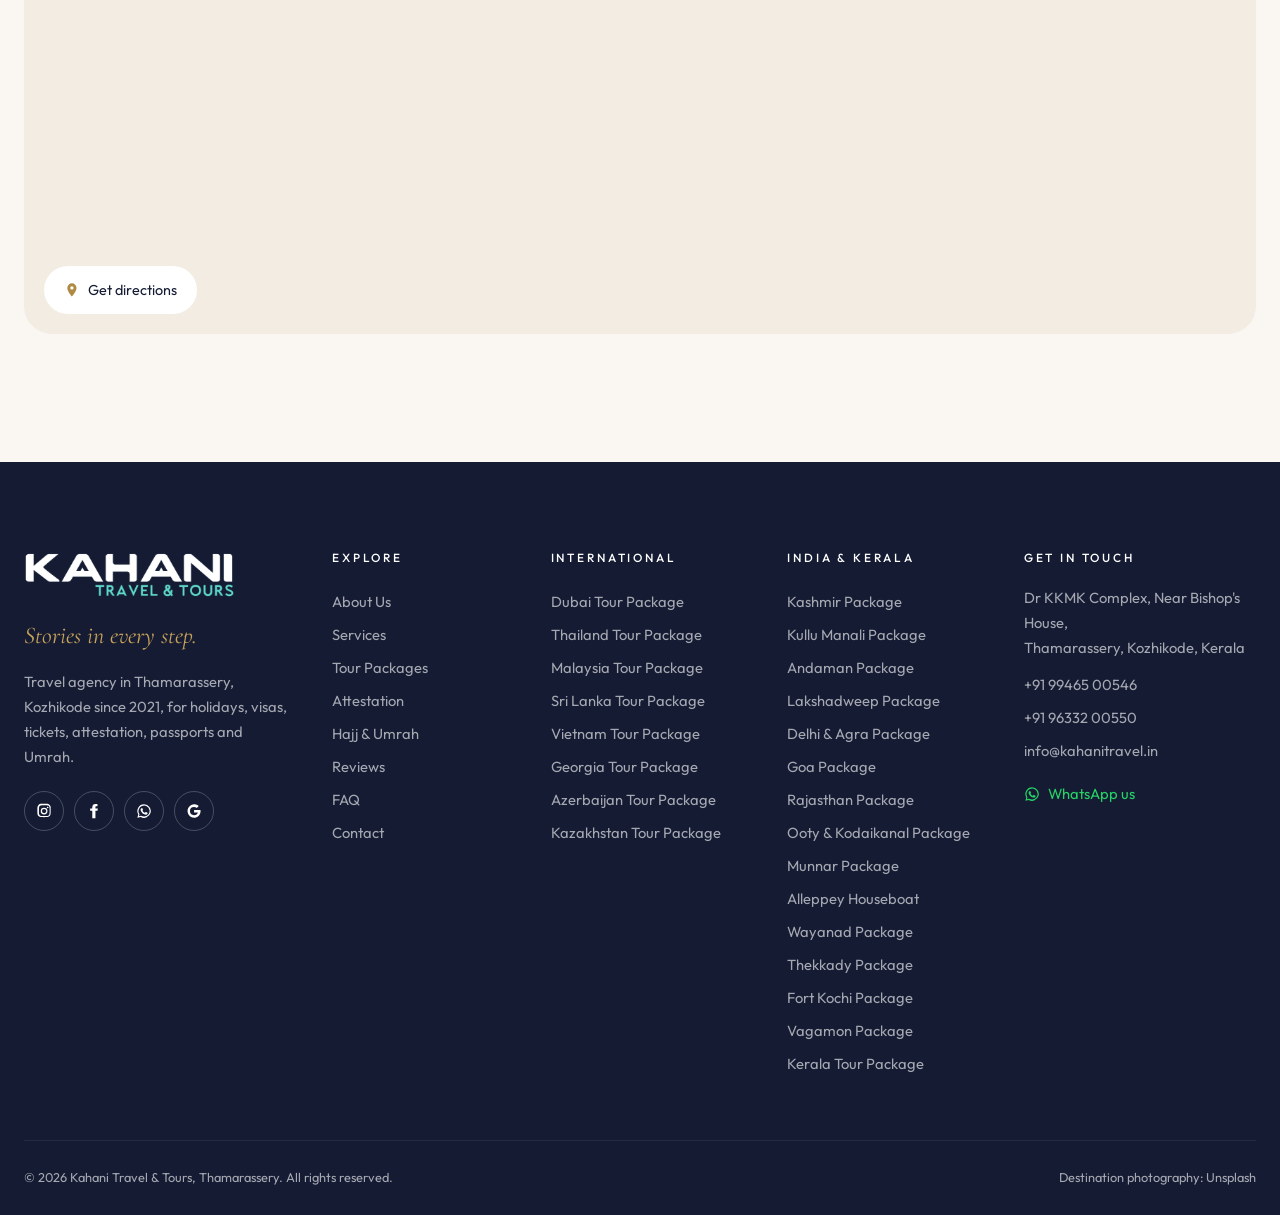
==== commit 84699beb: "SEO: brand + town in H1 and title, Google Maps CID, Justdial and name variants in structured data Co" ====
--- a/index.html
+++ b/index.html
@@ -3,7 +3,7 @@
 <head>
 <meta charset="utf-8">
 <meta name="viewport" content="width=device-width, initial-scale=1, viewport-fit=cover">
-<title>Kahani Travel &amp; Tours | Travel Agency in Thamarassery, Kozhikode (Calicut)</title>
+<title>Kahani Travel &amp; Tours Thamarassery | Travel Agency in Kozhikode (Calicut)</title>
 <meta name="description" content="Kahani Travel & Tours, a trusted travel agency in Thamarassery, Kozhikode since 2021. Holiday packages to Dubai, Thailand, Georgia, Kashmir and Kerala, plus visa services, air tickets, certificate attestation, passports and Umrah packages.">
 <meta name="keywords" content="travel agency Thamarassery, travel agency Kozhikode, travel agency Calicut, tour packages Kerala, Kerala tour packages, Munnar package, Wayanad package, Goa package, Rajasthan tour package, Dubai package from Calicut, Thailand tour package, Georgia tour package, Kashmir package, Umrah package Kozhikode, visa services Calicut, certificate attestation Kozhikode, MEA attestation, embassy attestation UAE Saudi Qatar, passport services Thamarassery, IRCTC agent, air ticket booking Thamarassery, Kahani Travel">
 <meta name="author" content="Kahani Travel & Tours">
@@ -50,7 +50,7 @@
       "@type": ["TravelAgency", "LocalBusiness"],
       "@id": "https://kahanitravel.in/#agency",
       "name": "Kahani Travel & Tours",
-      "alternateName": "Kahani Travels & Tours",
+      "alternateName": ["KAHANI TRAVEL & TOURS", "Kahani Travels & Tours", "Kahani Travel Thamarassery", "Kahani Tours Thamarassery", "Kahani Travels Thamarassery"],
       "slogan": "Stories in Every Step",
       "description": "Travel agency in Thamarassery, Kozhikode offering international and domestic tour packages, Kerala packages, visa services, air, train and bus tickets, certificate attestation, passport services and Hajj & Umrah packages.",
       "url": "https://kahanitravel.in/",
@@ -76,13 +76,16 @@
         { "@type": "OpeningHoursSpecification", "dayOfWeek": ["Monday", "Tuesday", "Wednesday", "Thursday", "Friday"], "opens": "09:00", "closes": "20:00" },
         { "@type": "OpeningHoursSpecification", "dayOfWeek": "Saturday", "opens": "09:00", "closes": "20:30" }
       ],
-      "hasMap": "https://share.google/tsIcHY87o0FJ7wq28",
+      "hasMap": "https://maps.google.com/?cid=16071629458103594020",
       "areaServed": ["Thamarassery", "Kozhikode", "Calicut", "Wayanad", "Malappuram", "Kerala", "India"],
       "priceRange": "₹₹",
       "sameAs": [
         "https://www.instagram.com/kahani_tours_/",
         "https://www.facebook.com/asafirtravel/",
-        "https://share.google/tsIcHY87o0FJ7wq28"
+        "https://maps.google.com/?cid=16071629458103594020",
+        "https://share.google/tsIcHY87o0FJ7wq28",
+        "https://www.justdial.com/Kozhikode/Kahani-Travel-Tours-Near-Bishops-House-Thamarassery/0495PX495-X495-240926104117-F3F8_BZDET",
+        "https://github.com/rashidmohmednk-ai/Kahani-tours"
       ],
       "hasOfferCatalog": {
         "@type": "OfferCatalog",
@@ -102,7 +105,8 @@
       "@type": "WebSite",
       "@id": "https://kahanitravel.in/#website",
       "url": "https://kahanitravel.in/",
-      "name": "Kahani Travel & Tours",
+      "name": "Kahani Travel & Tours Thamarassery",
+      "alternateName": "Kahani Travel",
       "publisher": { "@id": "https://kahanitravel.in/#agency" },
       "inLanguage": "en-IN"
     }
@@ -163,8 +167,7 @@
   <div class="hero-slides" id="heroSlides" aria-hidden="true"></div>
   <div class="hero-shade" aria-hidden="true"></div>
   <div class="wrap hero-in">
-    <p class="kicker reveal">Travel agency in Thamarassery, Kozhikode · Since 2021</p>
-    <h1 class="reveal">Stories in <em>every</em> step.</h1>
+    <h1 class="reveal"><span class="kicker">Kahani Travel &amp; Tours · Thamarassery, Kozhikode · Since 2021</span> Stories in <em>every</em> step.</h1>
     <p class="hero-lead reveal">Holidays across the world, journeys across India and slow, green days in our own Kerala, along with visas, tickets, attestation and Umrah, all looked after by one trusted team.</p>
     <div class="hero-btns reveal">
       <a href="#packages" class="btn btn-gold">Explore Packages</a>
--- a/style.css
+++ b/style.css
@@ -112,7 +112,7 @@
 .slide.on { opacity: 1; transform: scale(1); }
 .hero-shade { background: linear-gradient(180deg, rgba(20, 27, 51, .55) 0%, rgba(20, 27, 51, .15) 30%, rgba(20, 27, 51, .25) 55%, rgba(20, 27, 51, .9) 100%); }
 .hero-in { position: relative; z-index: 2; margin-bottom: auto; padding-top: clamp(20px, 8vh, 90px); }
-.kicker { font-size: .78rem; letter-spacing: .26em; text-transform: uppercase; color: var(--gold); margin-bottom: 22px; }
+.kicker { display: block; font-family: var(--sans); font-weight: 400; line-height: 1.6; font-size: .78rem; letter-spacing: .26em; text-transform: uppercase; color: var(--gold); margin-bottom: 22px; }
 .hero h1 { font-size: clamp(3.4rem, 10vw, 8.6rem); font-weight: 500; color: #fff; line-height: .95; margin-bottom: 28px; letter-spacing: -.02em; }
 .hero h1 em { color: var(--gold); }
 .hero-lead { font-size: clamp(1rem, 1.4vw, 1.18rem); max-width: 560px; color: rgba(255, 255, 255, .85); font-weight: 300; }
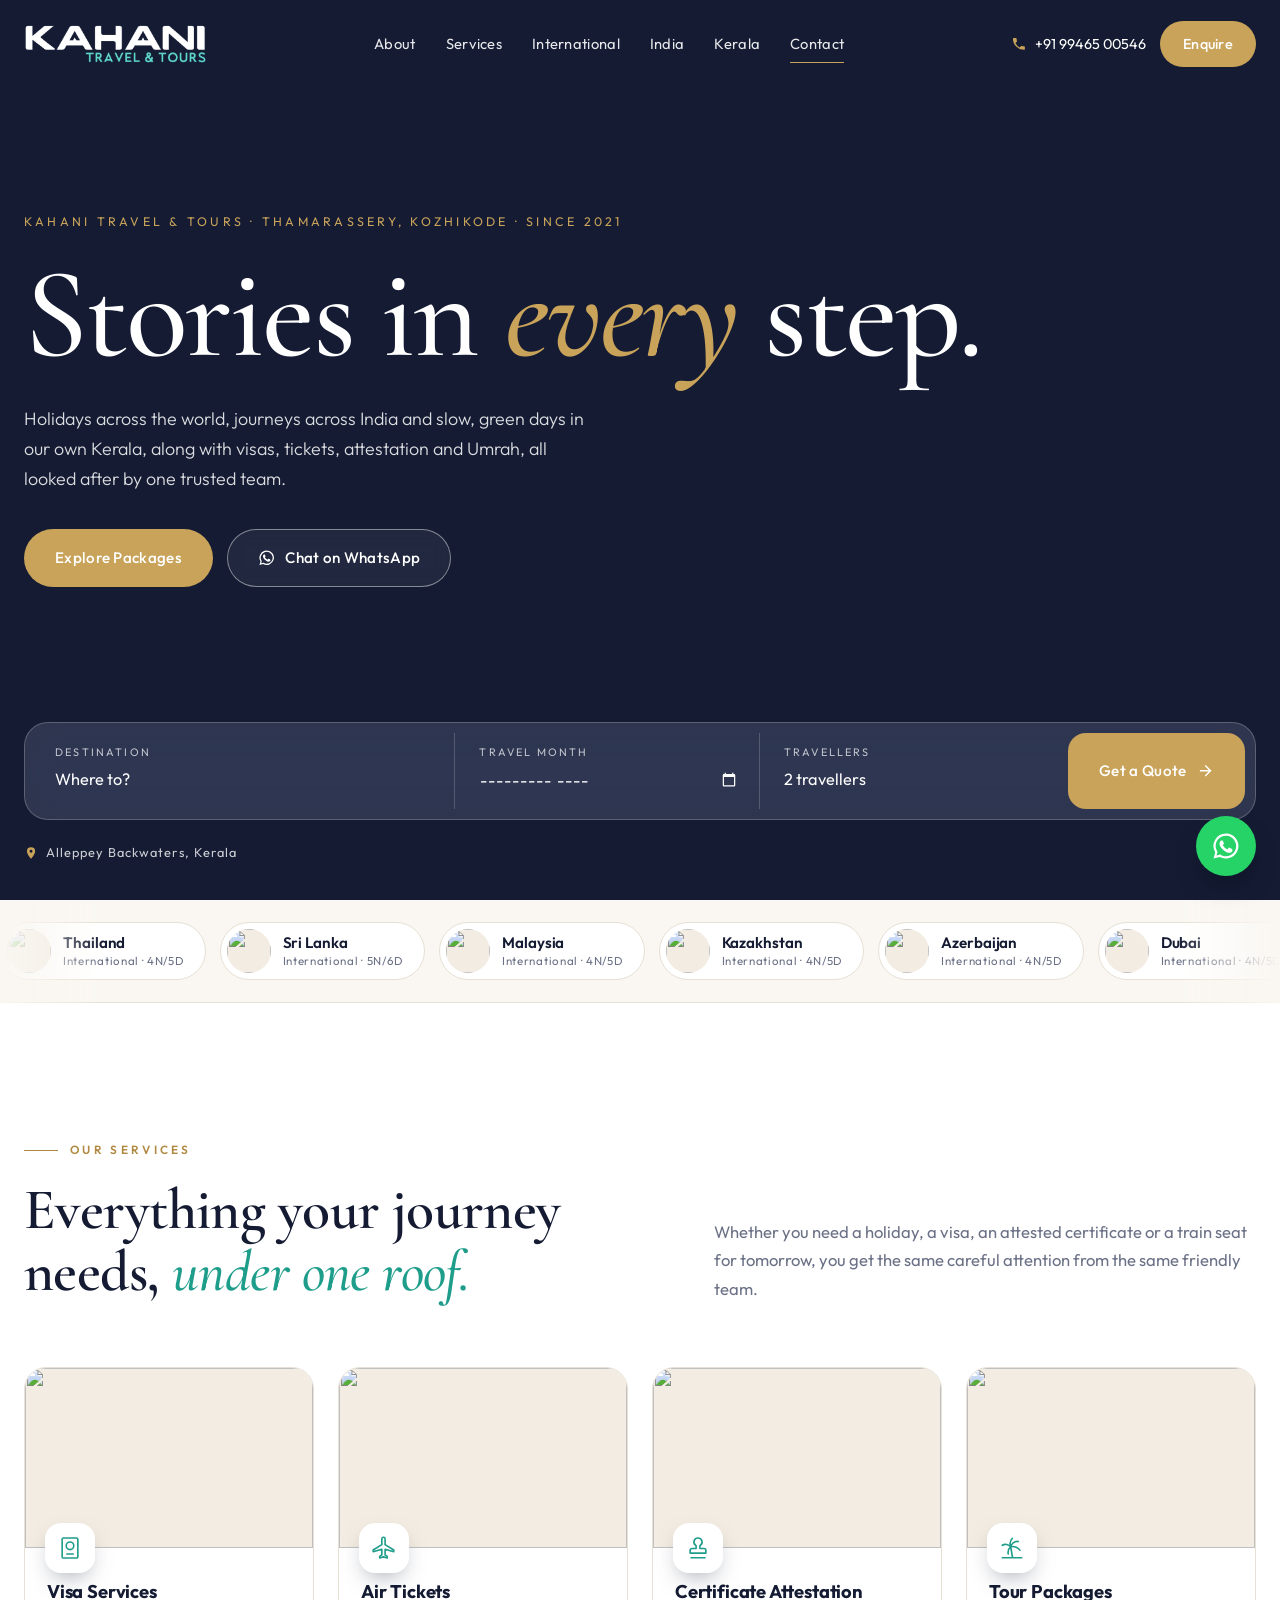
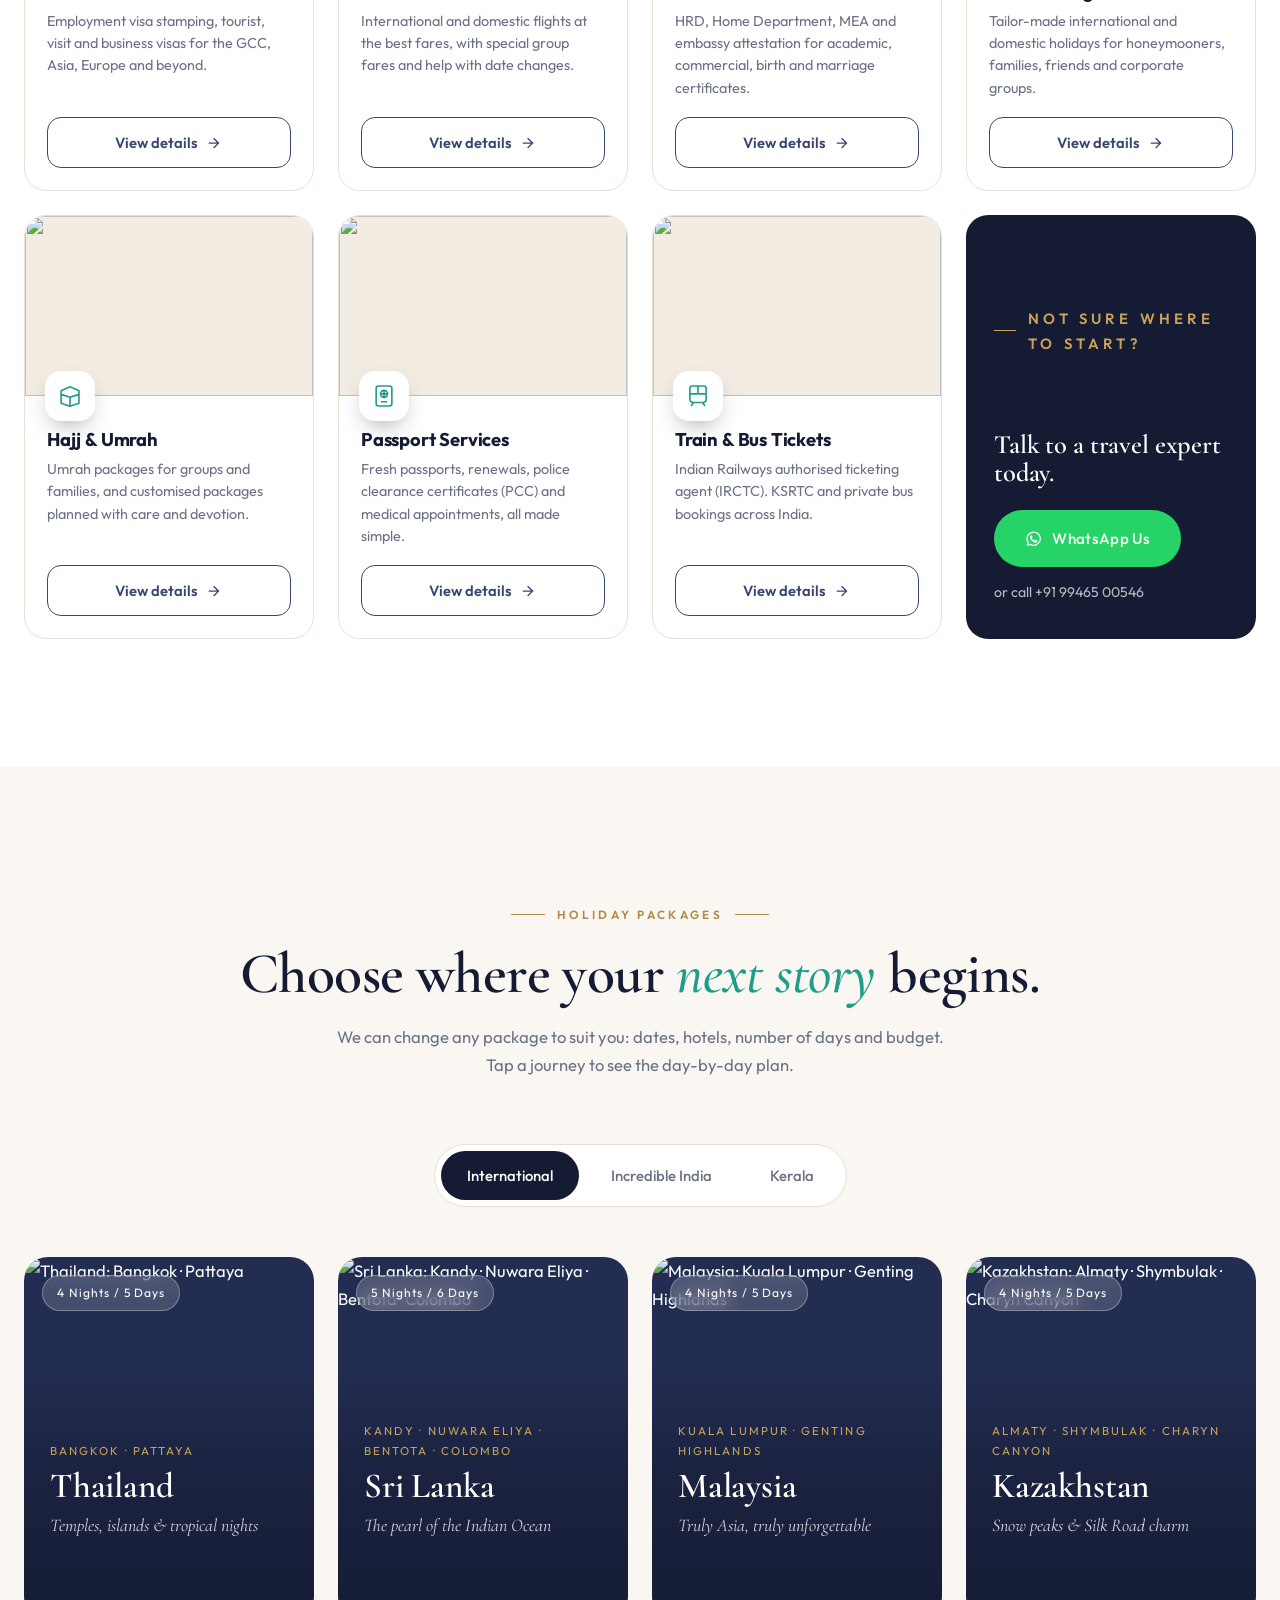
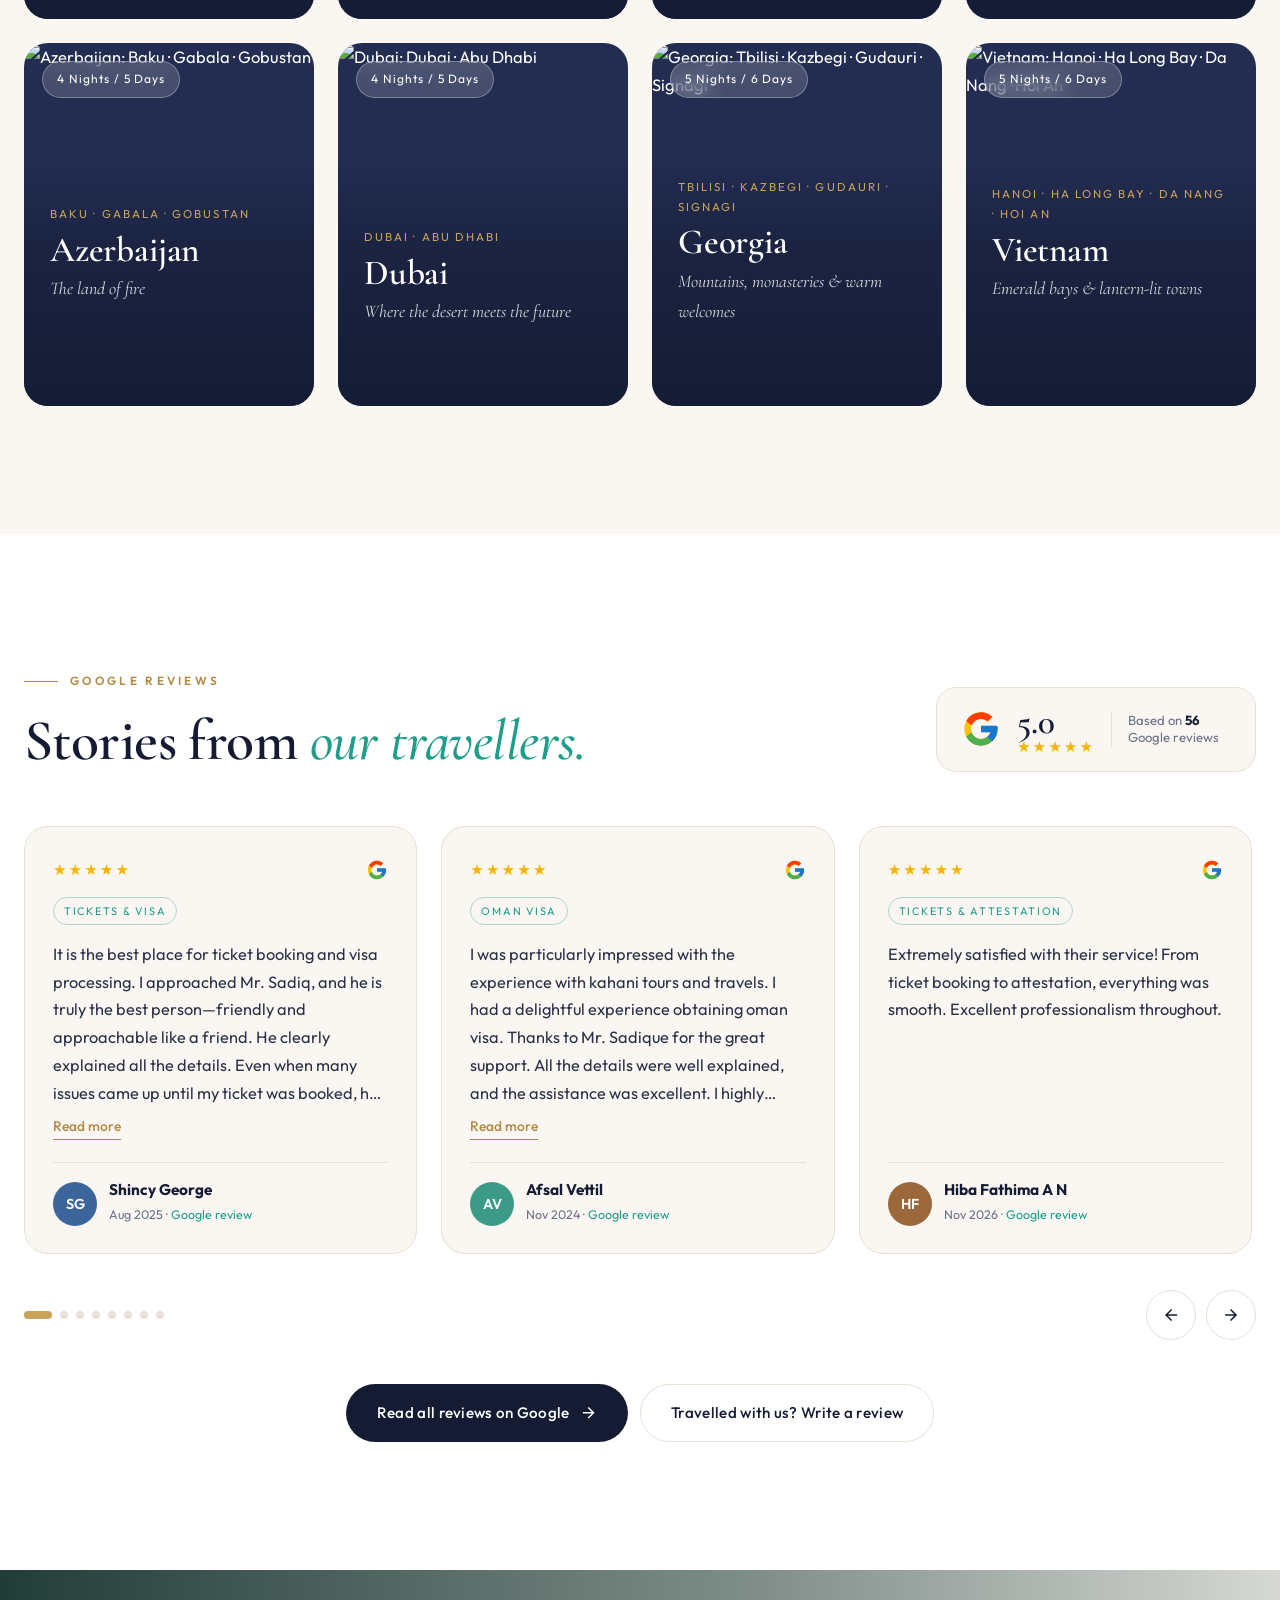
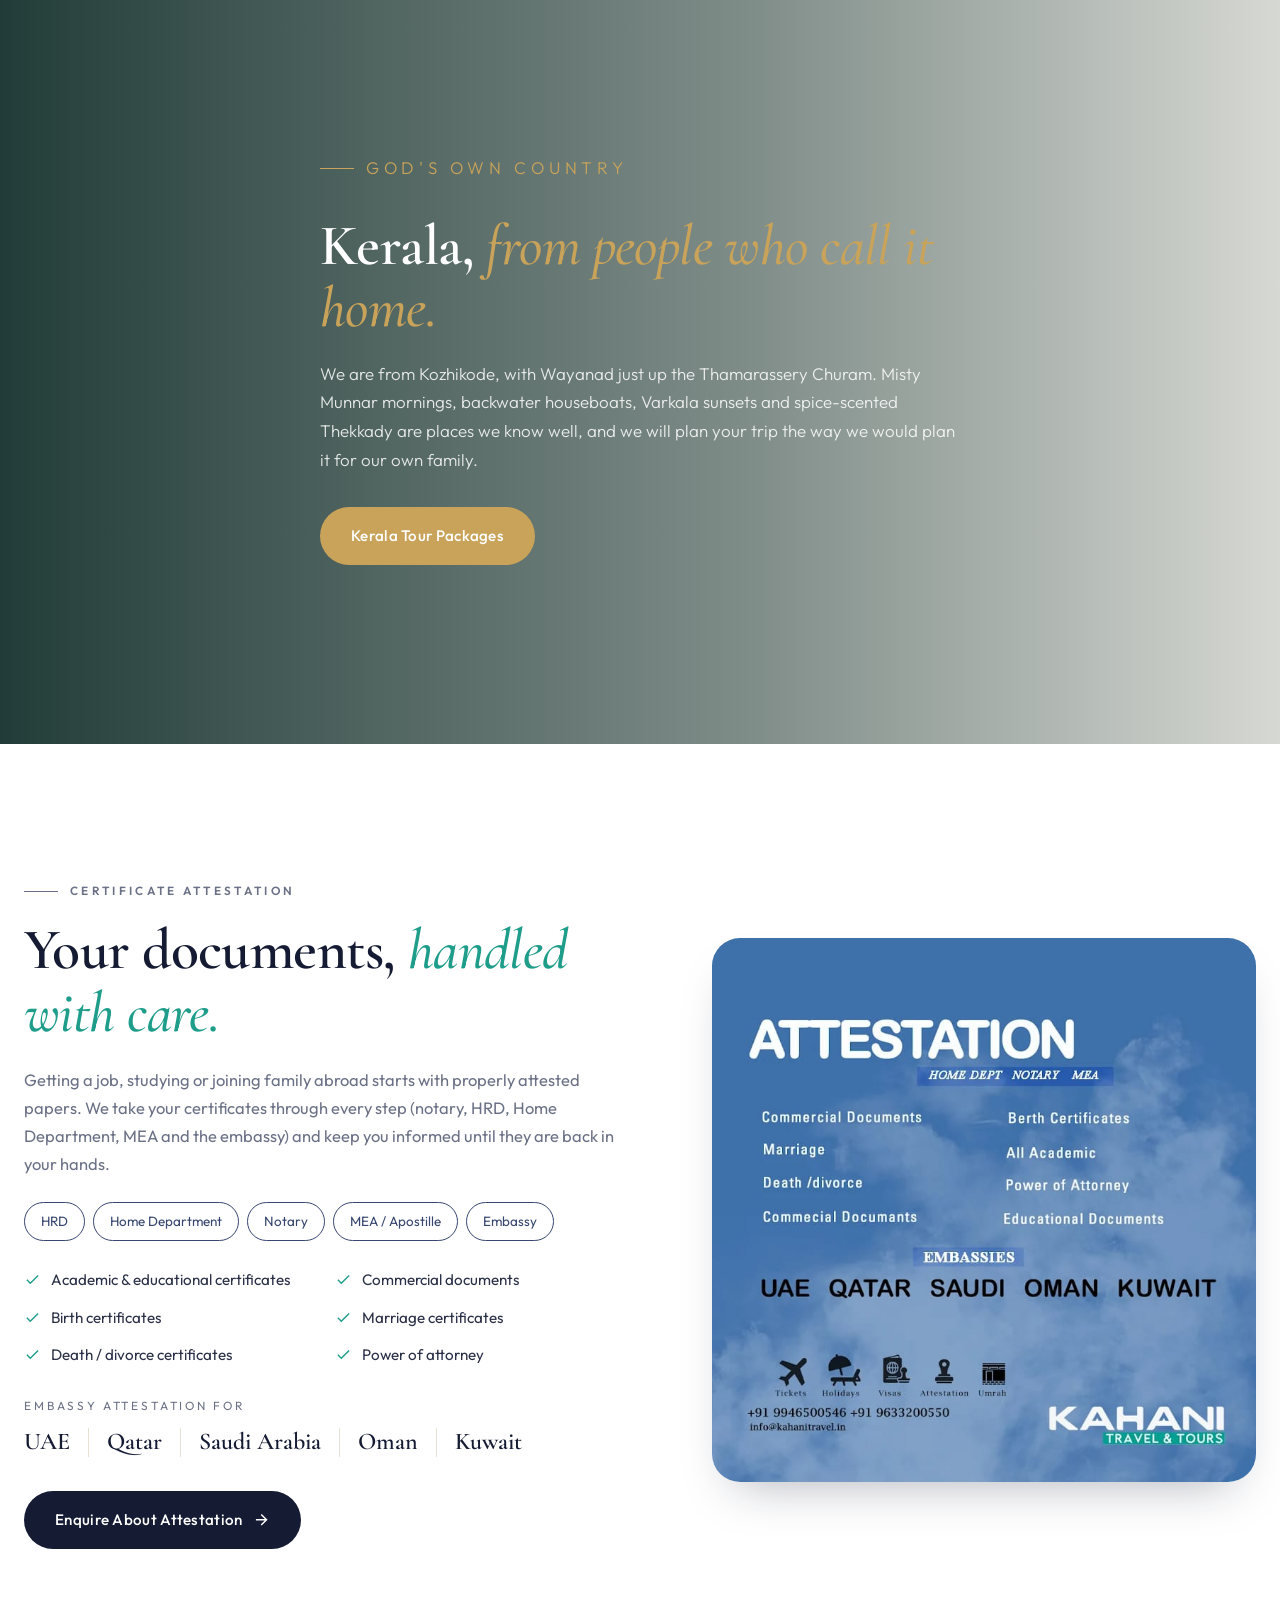
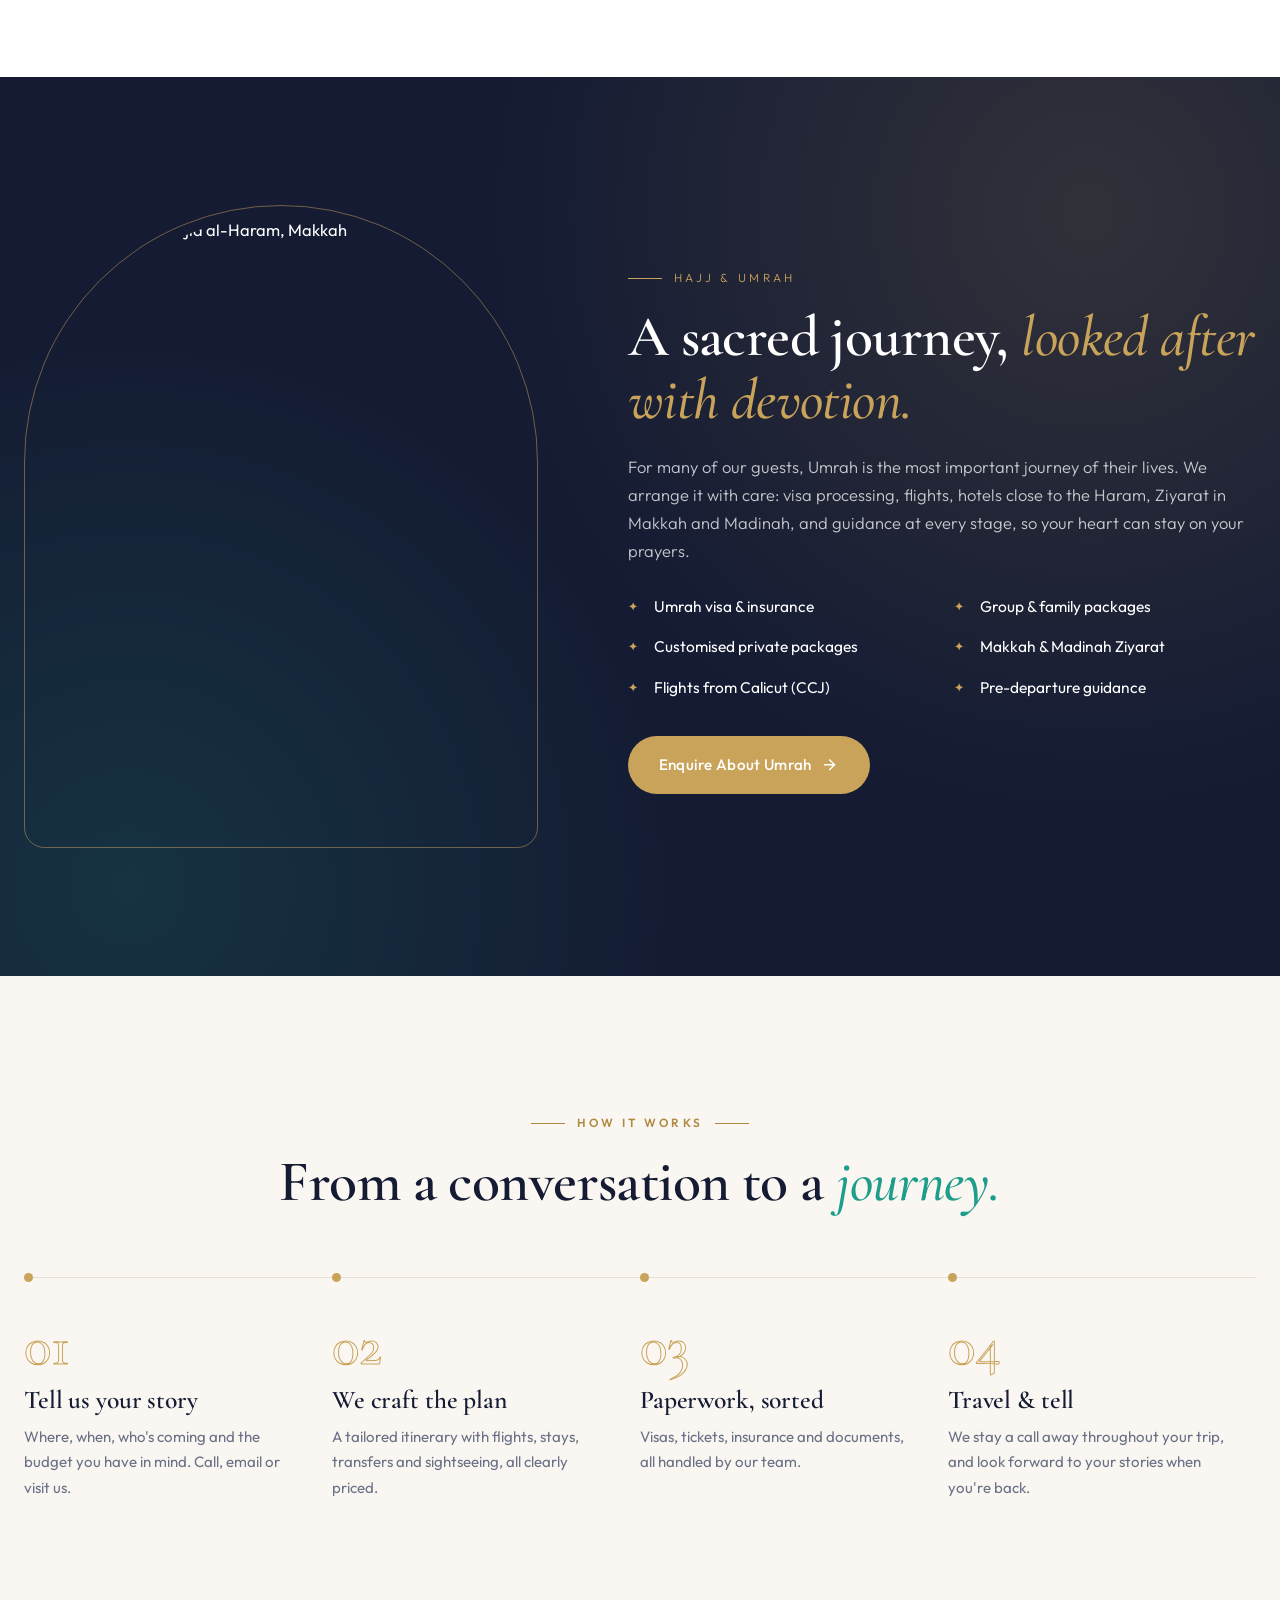
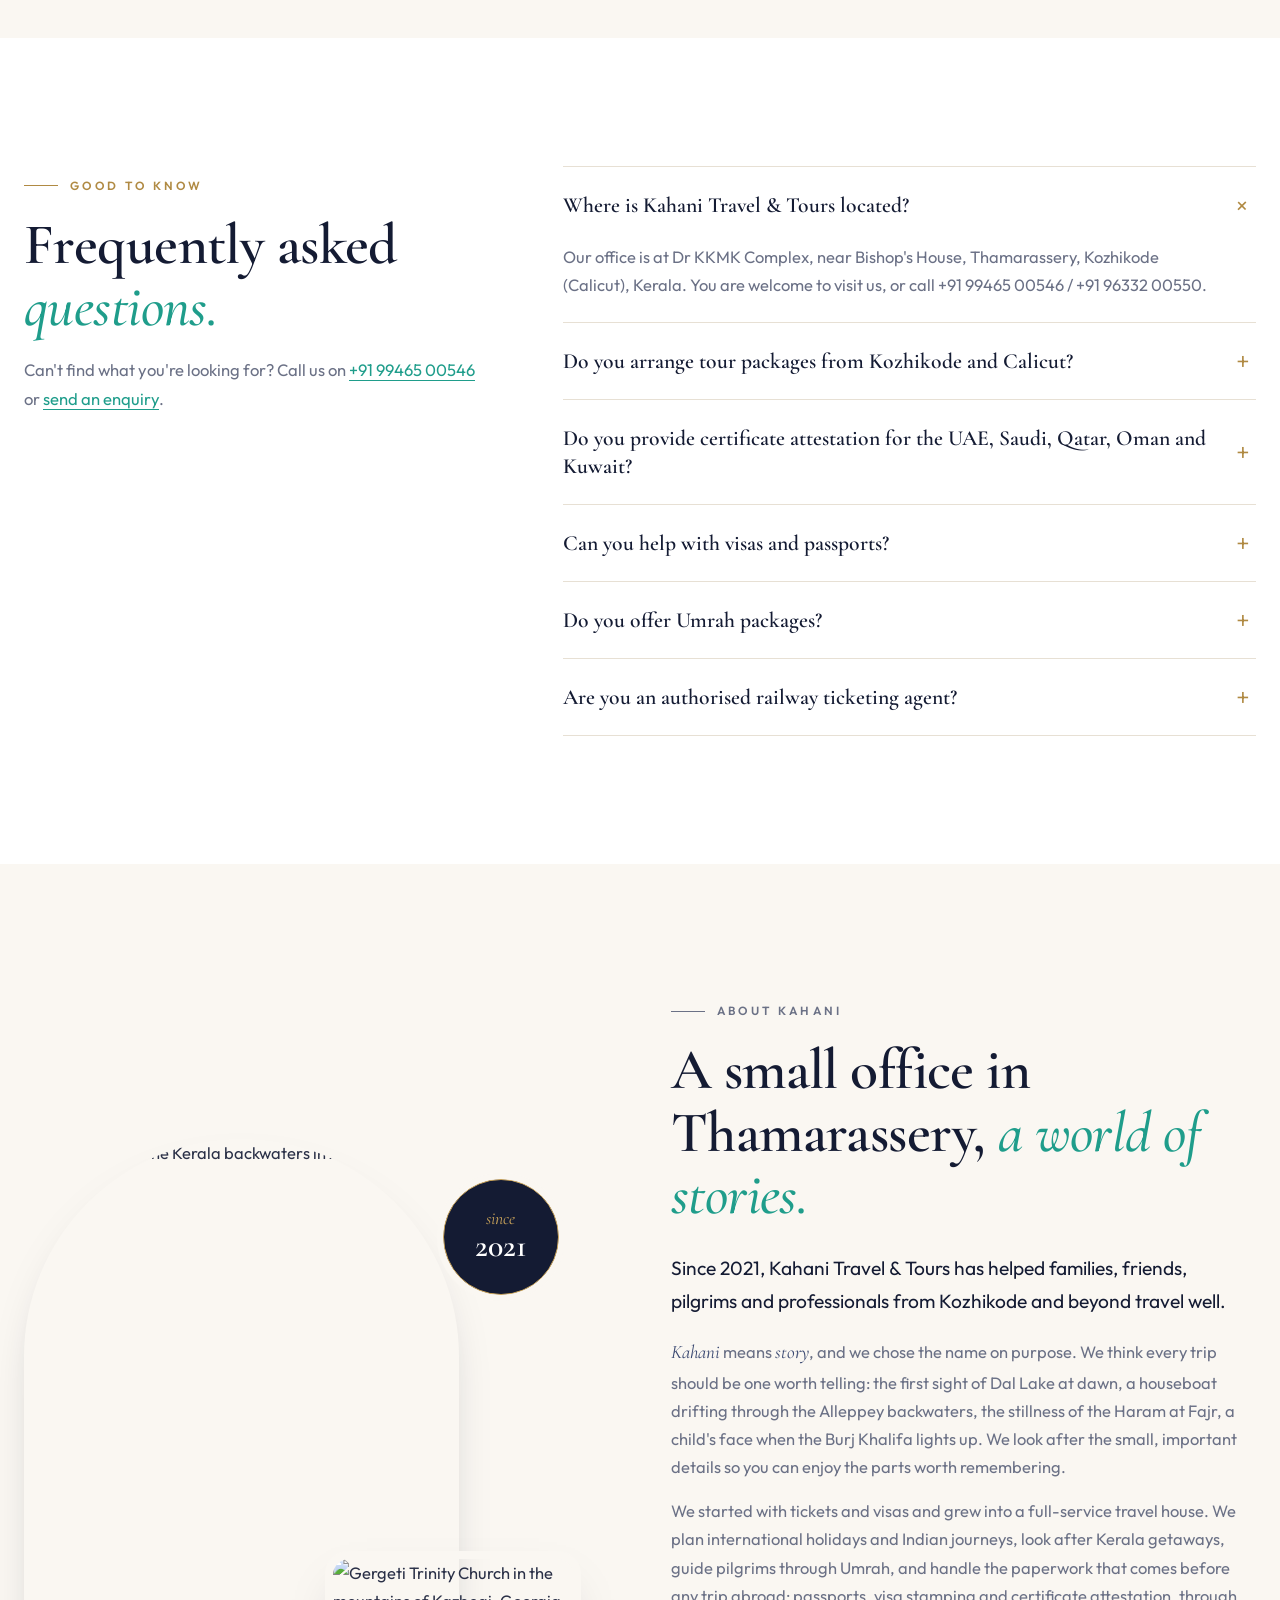
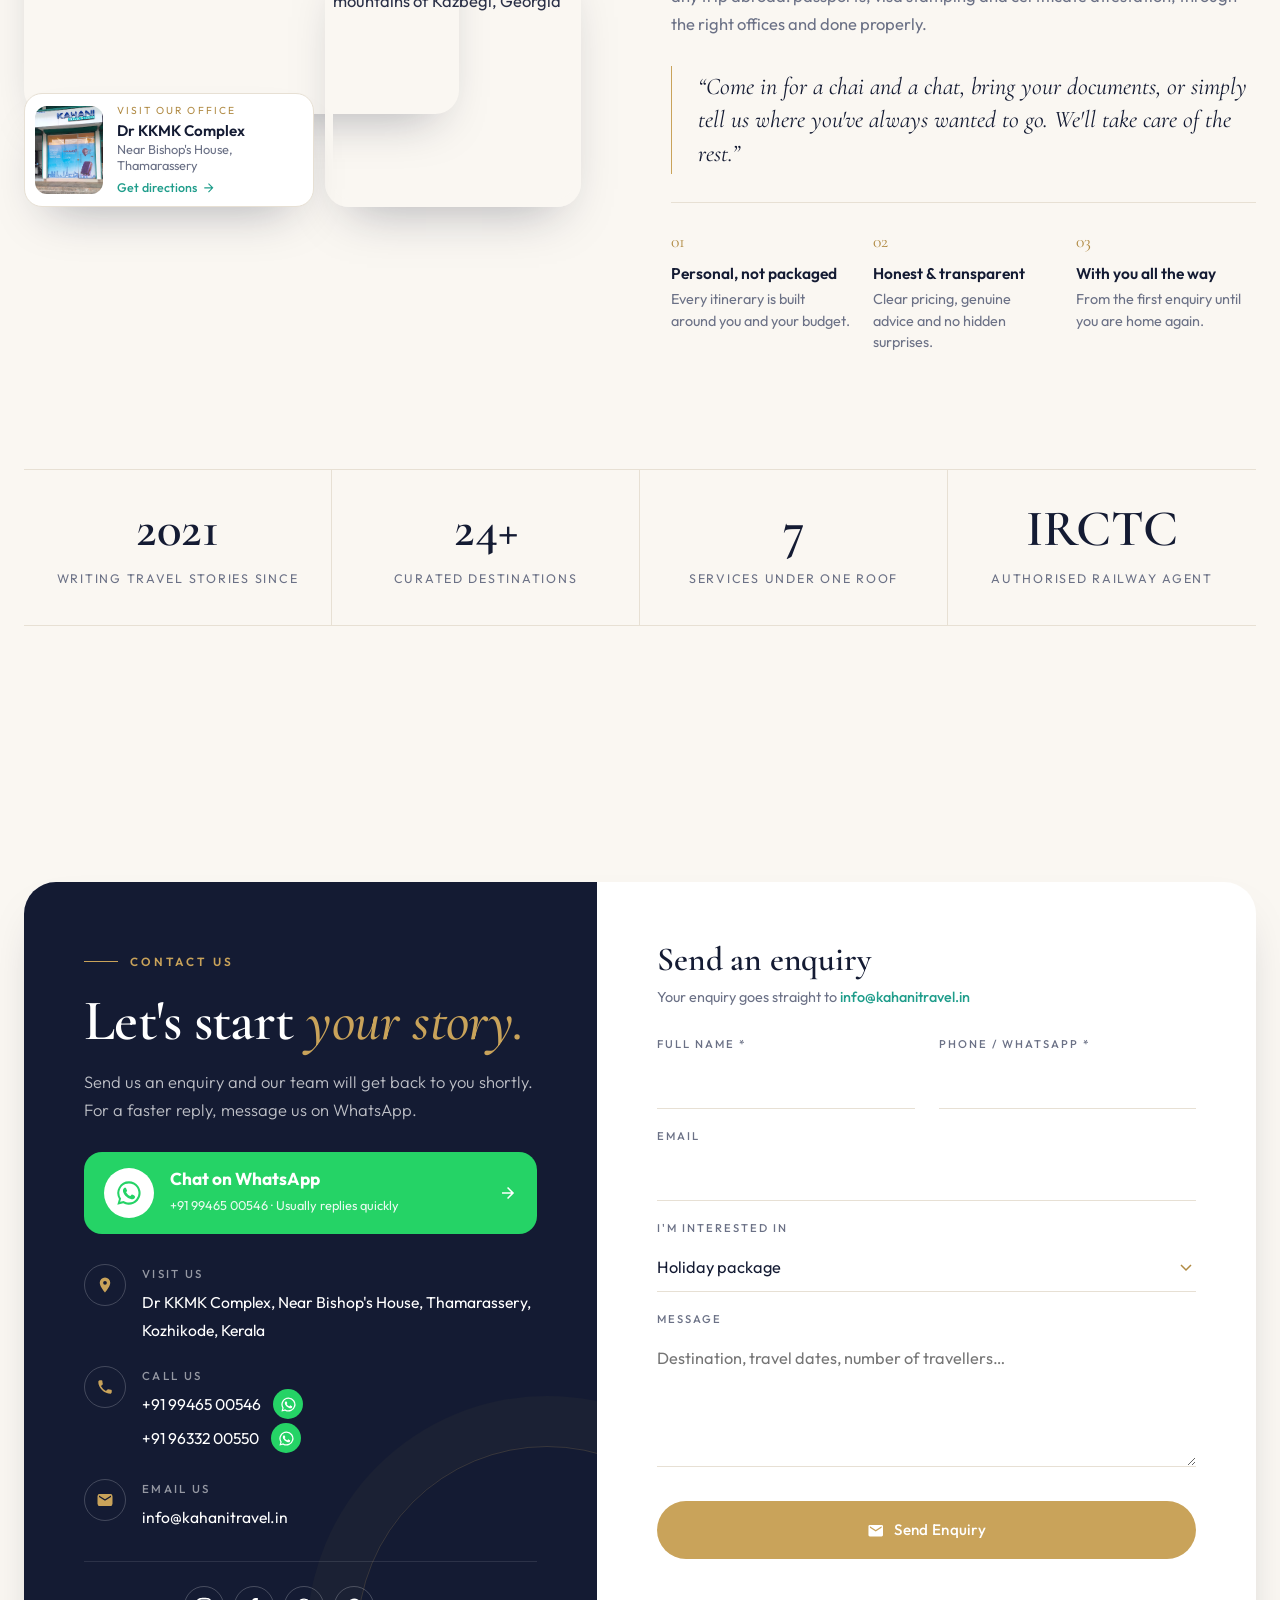
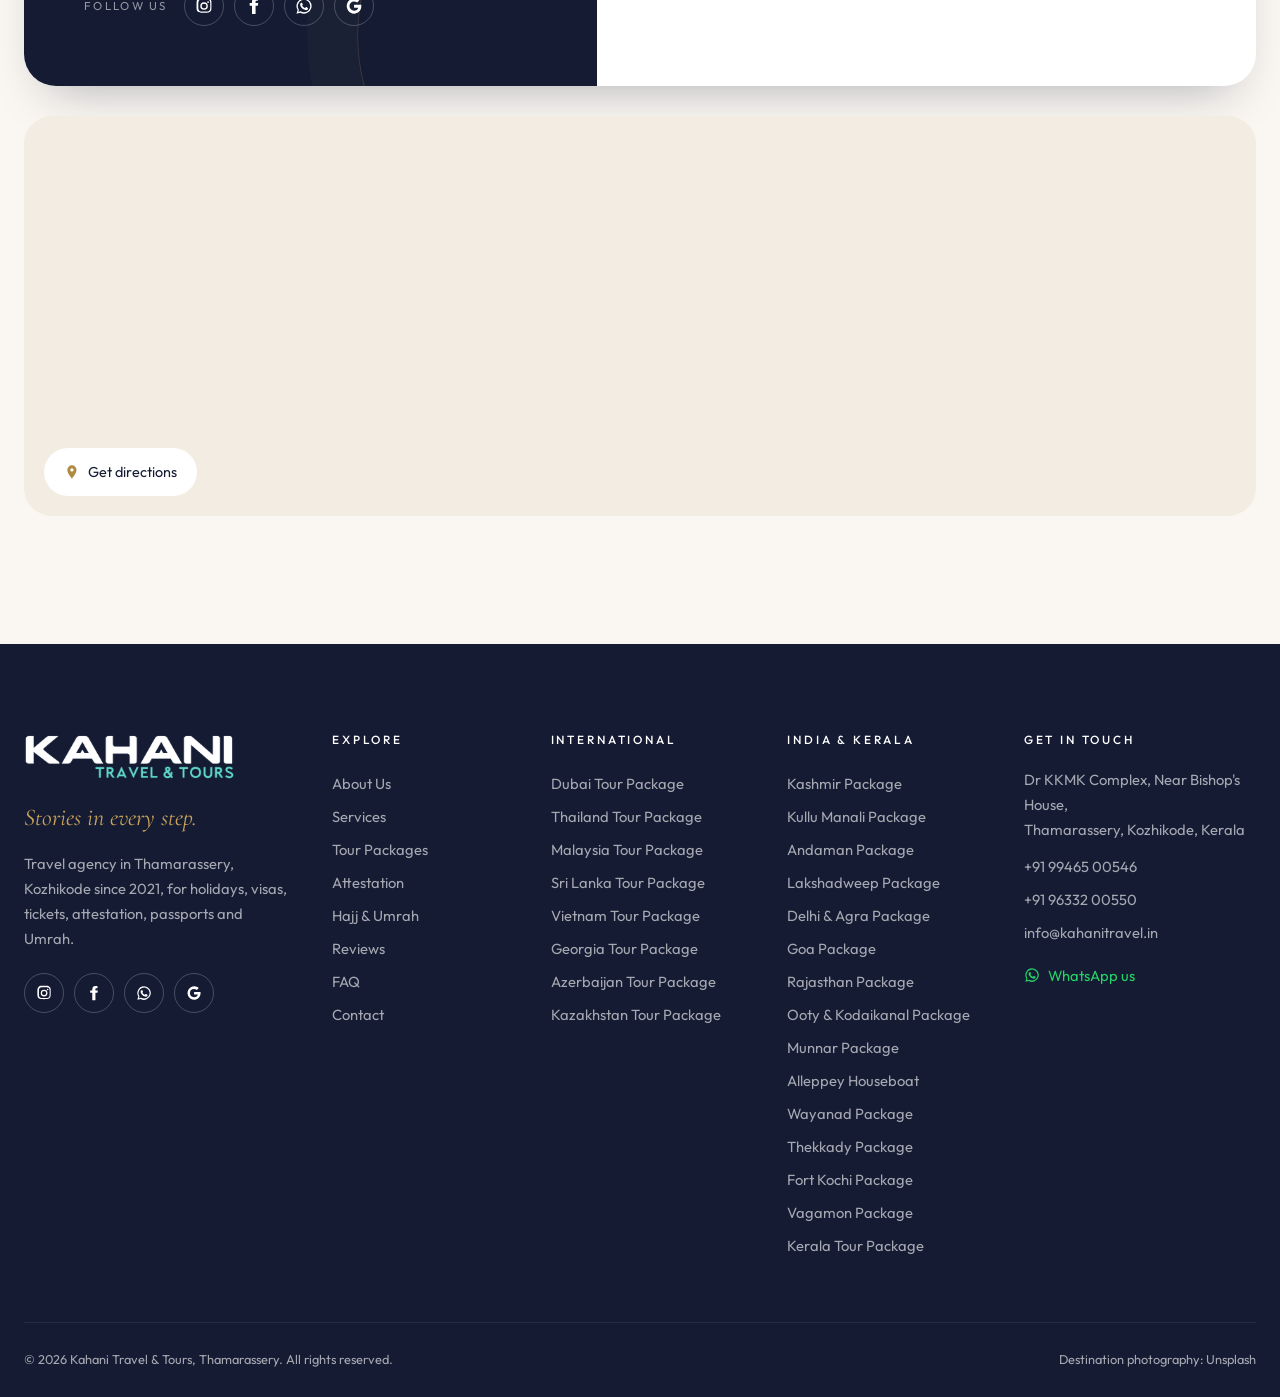
==== commit 911276de: "Services as photo cards with icon and View details pop-up; move About section to just before Contact" ====
--- a/index.html
+++ b/index.html
@@ -205,6 +205,173 @@
   <div class="marquee-track" id="marquee"></div>
 </div>
 
+<!-- ============ SERVICES ============ -->
+<section class="section services" id="services" aria-labelledby="services-h">
+  <div class="wrap">
+    <div class="head split reveal">
+      <div>
+        <p class="eyebrow">Our Services</p>
+        <h2 id="services-h">Everything your journey needs, <em>under one roof.</em></h2>
+      </div>
+      <p class="sub">Whether you need a holiday, a visa, an attested certificate or a train seat for tomorrow, you get the same careful attention from the same friendly team.</p>
+    </div>
+    <div class="svc-grid" id="svcGrid">
+      <!-- rendered from data.js; static fallback below for search engines -->
+      <noscript>
+        <ul>
+          <li>Visa services: employment visa stamping, tourist and business visas</li>
+          <li>Air tickets: international and domestic, group special fares</li>
+          <li>Certificate attestation: HRD, Home Department, embassy, MEA</li>
+          <li>Tour packages: international and domestic</li>
+          <li>Hajj &amp; Umrah: Umrah packages and customised packages</li>
+          <li>Passport: fresh, renewal, PCC and medical</li>
+          <li>Train &amp; bus tickets: Indian Railway authorised ticketing agent, KSRTC and private buses</li>
+        </ul>
+      </noscript>
+    </div>
+  </div>
+</section>
+
+<!-- ============ PACKAGES ============ -->
+<section class="section packages" id="packages" aria-labelledby="packages-h">
+  <div class="wrap">
+    <div class="head center reveal">
+      <p class="eyebrow">Holiday Packages</p>
+      <h2 id="packages-h">Choose where your <em>next story</em> begins.</h2>
+      <p class="sub">We can change any package to suit you: dates, hotels, number of days and budget. Tap a journey to see the day-by-day plan.</p>
+    </div>
+    <div class="tabs" role="tablist" aria-label="Package categories">
+      <button class="tab active" role="tab" aria-selected="true" data-tab="international">International</button>
+      <button class="tab" role="tab" aria-selected="false" data-tab="india">Incredible India</button>
+      <button class="tab" role="tab" aria-selected="false" data-tab="kerala">Kerala</button>
+    </div>
+    <div class="pkg-grid" id="pkgGrid" role="tabpanel"></div>
+  </div>
+</section>
+
+<!-- ============ GOOGLE REVIEWS ============ -->
+<section class="section reviews" id="reviews" aria-labelledby="reviews-h">
+  <div class="wrap">
+    <div class="rv-head reveal">
+      <div>
+        <p class="eyebrow">Google Reviews</p>
+        <h2 id="reviews-h">Stories from <em>our travellers.</em></h2>
+      </div>
+      <a class="g-badge" id="gBadge" href="#" target="_blank" rel="noopener">
+        <svg class="g-logo" viewBox="0 0 48 48" aria-hidden="true"><path fill="#FFC107" d="M43.6 20.5H42V20H24v8h11.3C33.7 32.7 29.2 36 24 36c-6.6 0-12-5.4-12-12s5.4-12 12-12c3.1 0 5.8 1.2 7.9 3.1l5.7-5.7C34 6.1 29.3 4 24 4 12.9 4 4 12.9 4 24s8.9 20 20 20 20-8.9 20-20c0-1.3-.1-2.4-.4-3.5z"/><path fill="#FF3D00" d="m6.3 14.7 6.6 4.8C14.7 15.1 19 12 24 12c3.1 0 5.8 1.2 7.9 3.1l5.7-5.7C34 6.1 29.3 4 24 4 16.3 4 9.7 8.3 6.3 14.7z"/><path fill="#4CAF50" d="M24 44c5.2 0 9.9-2 13.4-5.2l-6.2-5.2C29.2 35.1 26.7 36 24 36c-5.2 0-9.6-3.3-11.3-8l-6.5 5C9.5 39.6 16.2 44 24 44z"/><path fill="#1976D2" d="M43.6 20.5H42V20H24v8h11.3c-.8 2.2-2.2 4.2-4.1 5.6l6.2 5.2C37 39.2 44 34 44 24c0-1.3-.1-2.4-.4-3.5z"/></svg>
+        <span class="g-score"><b id="gRating">5.0</b><span class="stars" aria-hidden="true">★★★★★</span></span>
+        <span class="g-count">Based on <b id="gCount">56</b> Google reviews</span>
+      </a>
+    </div>
+
+    <div class="rv-slider reveal" id="rvSlider" aria-roledescription="carousel" aria-label="Google reviews">
+      <div class="rv-track" id="rvTrack"></div>
+    </div>
+
+    <div class="rv-controls reveal">
+      <div class="rv-dots" id="rvDots" role="tablist" aria-label="Choose review"></div>
+      <div class="rv-arrows">
+        <button type="button" class="rv-btn" id="rvPrev" aria-label="Previous review"><svg class="ic" style="transform:rotate(180deg)"><use href="#i-arrow"/></svg></button>
+        <button type="button" class="rv-btn" id="rvNext" aria-label="Next review"><svg class="ic"><use href="#i-arrow"/></svg></button>
+      </div>
+    </div>
+    <div class="rv-cta reveal">
+      <a class="btn btn-navy" id="gAll" href="#" target="_blank" rel="noopener">Read all reviews on Google <svg class="ic"><use href="#i-arrow"/></svg></a>
+      <a class="btn btn-outline-dark" id="gWrite" href="#" target="_blank" rel="noopener">Travelled with us? Write a review</a>
+    </div>
+  </div>
+</section>
+
+<!-- ============ KERALA FEATURE ============ -->
+<section class="kerala-band" aria-labelledby="kerala-h">
+  <div class="kerala-bg" style="background-image:url('https://images.unsplash.com/photo-1723709431768-d749b0d814b9?auto=format&fit=crop&w=1920&q=70')" role="img" aria-label="Green hills of Wayanad, Kerala"></div>
+  <div class="wrap kerala-in reveal">
+    <p class="eyebrow light">God's Own Country</p>
+    <h2 id="kerala-h">Kerala, <em>from people who call it home.</em></h2>
+    <p>We are from Kozhikode, with Wayanad just up the Thamarassery Churam. Misty Munnar mornings, backwater houseboats, Varkala sunsets and spice-scented Thekkady are places we know well, and we will plan your trip the way we would plan it for our own family.</p>
+    <a href="#packages" class="btn btn-gold" data-tab-link="kerala">Kerala Tour Packages</a>
+  </div>
+</section>
+
+<!-- ============ ATTESTATION ============ -->
+<section class="section attest" id="attestation" aria-labelledby="attest-h">
+  <div class="wrap attest-in">
+    <div class="attest-text reveal">
+      <p class="eyebrow">Certificate Attestation</p>
+      <h2 id="attest-h">Your documents, <em>handled with care.</em></h2>
+      <p>Getting a job, studying or joining family abroad starts with properly attested papers. We take your certificates through every step (notary, HRD, Home Department, MEA and the embassy) and keep you informed until they are back in your hands.</p>
+      <div class="chips"><span>HRD</span><span>Home Department</span><span>Notary</span><span>MEA / Apostille</span><span>Embassy</span></div>
+      <div class="doc-list">
+        <div><svg class="ic"><use href="#i-check"/></svg>Academic &amp; educational certificates</div>
+        <div><svg class="ic"><use href="#i-check"/></svg>Commercial documents</div>
+        <div><svg class="ic"><use href="#i-check"/></svg>Birth certificates</div>
+        <div><svg class="ic"><use href="#i-check"/></svg>Marriage certificates</div>
+        <div><svg class="ic"><use href="#i-check"/></svg>Death / divorce certificates</div>
+        <div><svg class="ic"><use href="#i-check"/></svg>Power of attorney</div>
+      </div>
+      <p class="embassy-title">Embassy attestation for</p>
+      <div class="flags"><span>UAE</span><span>Qatar</span><span>Saudi Arabia</span><span>Oman</span><span>Kuwait</span></div>
+      <a href="#contact" class="btn btn-navy" data-enquire="Certificate Attestation">Enquire About Attestation <svg class="ic"><use href="#i-arrow"/></svg></a>
+    </div>
+    <div class="attest-media reveal">
+      <img src="assets/attestation.jpg" alt="Certificate attestation services in Kozhikode for the UAE, Qatar, Saudi, Oman and Kuwait embassies" loading="lazy" width="768" height="768">
+    </div>
+  </div>
+</section>
+
+<!-- ============ UMRAH ============ -->
+<section class="umrah" id="umrah" aria-labelledby="umrah-h">
+  <div class="wrap umrah-in">
+    <img class="umrah-media reveal" src="https://images.unsplash.com/photo-1693590614566-1d3ea9ef32f7?auto=format&fit=crop&w=1000&q=70" alt="The Kaaba at Masjid al-Haram, Makkah" loading="lazy" width="1000" height="1200">
+    <div class="umrah-text reveal">
+      <p class="eyebrow light">Hajj &amp; Umrah</p>
+      <h2 id="umrah-h">A sacred journey, <em>looked after with devotion.</em></h2>
+      <p>For many of our guests, Umrah is the most important journey of their lives. We arrange it with care: visa processing, flights, hotels close to the Haram, Ziyarat in Makkah and Madinah, and guidance at every stage, so your heart can stay on your prayers.</p>
+      <ul class="tick-list">
+        <li>Umrah visa &amp; insurance</li><li>Group &amp; family packages</li>
+        <li>Customised private packages</li><li>Makkah &amp; Madinah Ziyarat</li>
+        <li>Flights from Calicut (CCJ)</li><li>Pre-departure guidance</li>
+      </ul>
+      <a href="#contact" class="btn btn-gold" data-enquire="Hajj & Umrah">Enquire About Umrah <svg class="ic"><use href="#i-arrow"/></svg></a>
+    </div>
+  </div>
+</section>
+
+<!-- ============ PROCESS ============ -->
+<section class="section process" aria-labelledby="process-h">
+  <div class="wrap">
+    <div class="head center reveal">
+      <p class="eyebrow">How It Works</p>
+      <h2 id="process-h">From a conversation to a <em>journey.</em></h2>
+    </div>
+    <ol class="steps">
+      <li class="reveal"><span class="num">01</span><h3>Tell us your story</h3><p>Where, when, who's coming and the budget you have in mind. Call, email or visit us.</p></li>
+      <li class="reveal"><span class="num">02</span><h3>We craft the plan</h3><p>A tailored itinerary with flights, stays, transfers and sightseeing, all clearly priced.</p></li>
+      <li class="reveal"><span class="num">03</span><h3>Paperwork, sorted</h3><p>Visas, tickets, insurance and documents, all handled by our team.</p></li>
+      <li class="reveal"><span class="num">04</span><h3>Travel &amp; tell</h3><p>We stay a call away throughout your trip, and look forward to your stories when you're back.</p></li>
+    </ol>
+  </div>
+</section>
+
+<!-- ============ FAQ ============ -->
+<section class="section faq" id="faq" aria-labelledby="faq-h">
+  <div class="wrap faq-in">
+    <div class="reveal">
+      <p class="eyebrow">Good to Know</p>
+      <h2 id="faq-h">Frequently asked <em>questions.</em></h2>
+      <p class="sub">Can't find what you're looking for? Call us on <a href="tel:+919946500546">+91 99465 00546</a> or <a href="#contact">send an enquiry</a>.</p>
+    </div>
+    <div class="faq-list reveal">
+      <details open><summary>Where is Kahani Travel &amp; Tours located?</summary><p>Our office is at Dr KKMK Complex, near Bishop's House, Thamarassery, Kozhikode (Calicut), Kerala. You are welcome to visit us, or call +91 99465 00546 / +91 96332 00550.</p></details>
+      <details><summary>Do you arrange tour packages from Kozhikode and Calicut?</summary><p>Yes. We plan international holidays to Dubai, Thailand, Malaysia, Sri Lanka, Vietnam, Georgia, Azerbaijan and Kazakhstan, Indian trips to Kashmir, Kullu Manali, Andaman, Lakshadweep, Delhi, Goa, Rajasthan and Ooty, and Kerala packages to Munnar, Alleppey, Wayanad, Thekkady, Vagamon, Fort Kochi and Varkala. Flights can start from Calicut (CCJ), Kochi or any city you prefer.</p></details>
+      <details><summary>Do you provide certificate attestation for the UAE, Saudi, Qatar, Oman and Kuwait?</summary><p>Yes. We handle HRD, Home Department, Notary, MEA and embassy attestation for academic, commercial, birth, marriage, death and divorce certificates and power of attorney.</p></details>
+      <details><summary>Can you help with visas and passports?</summary><p>Yes. We assist with employment visa stamping and tourist, visit and business visas, as well as passport applications, renewals, police clearance certificates (PCC) and medical appointments.</p></details>
+      <details><summary>Do you offer Umrah packages?</summary><p>Yes. We offer group, family and customised Umrah packages including visa, flights, hotels near the Haram, and Ziyarat in Makkah and Madinah.</p></details>
+      <details><summary>Are you an authorised railway ticketing agent?</summary><p>Yes. We are an Indian Railways authorised ticketing agent, and we also book KSRTC and private bus tickets.</p></details>
+    </div>
+  </div>
+</section>
+
 <!-- ============ ABOUT ============ -->
 <section class="section about" id="about" aria-labelledby="about-h">
   <div class="wrap about-in">
@@ -242,173 +409,6 @@
     <div class="stat reveal"><b>24+</b><span>Curated destinations</span></div>
     <div class="stat reveal"><b>7</b><span>Services under one roof</span></div>
     <div class="stat reveal"><b>IRCTC</b><span>Authorised railway agent</span></div>
-  </div>
-</section>
-
-<!-- ============ SERVICES ============ -->
-<section class="section services" id="services" aria-labelledby="services-h">
-  <div class="wrap">
-    <div class="head split reveal">
-      <div>
-        <p class="eyebrow">Our Services</p>
-        <h2 id="services-h">Everything your journey needs, <em>under one roof.</em></h2>
-      </div>
-      <p class="sub">Whether you need a holiday, a visa, an attested certificate or a train seat for tomorrow, you get the same careful attention from the same friendly team.</p>
-    </div>
-    <div class="svc-grid" id="svcGrid">
-      <!-- rendered from data.js; static fallback below for search engines -->
-      <noscript>
-        <ul>
-          <li>Visa services: employment visa stamping, tourist and business visas</li>
-          <li>Air tickets: international and domestic, group special fares</li>
-          <li>Certificate attestation: HRD, Home Department, embassy, MEA</li>
-          <li>Tour packages: international and domestic</li>
-          <li>Hajj &amp; Umrah: Umrah packages and customised packages</li>
-          <li>Passport: fresh, renewal, PCC and medical</li>
-          <li>Train &amp; bus tickets: Indian Railway authorised ticketing agent, KSRTC and private buses</li>
-        </ul>
-      </noscript>
-    </div>
-  </div>
-</section>
-
-<!-- ============ PACKAGES ============ -->
-<section class="section packages" id="packages" aria-labelledby="packages-h">
-  <div class="wrap">
-    <div class="head center reveal">
-      <p class="eyebrow">Holiday Packages</p>
-      <h2 id="packages-h">Choose where your <em>next story</em> begins.</h2>
-      <p class="sub">We can change any package to suit you: dates, hotels, number of days and budget. Tap a journey to see the day-by-day plan.</p>
-    </div>
-    <div class="tabs" role="tablist" aria-label="Package categories">
-      <button class="tab active" role="tab" aria-selected="true" data-tab="international">International</button>
-      <button class="tab" role="tab" aria-selected="false" data-tab="india">Incredible India</button>
-      <button class="tab" role="tab" aria-selected="false" data-tab="kerala">Kerala</button>
-    </div>
-    <div class="pkg-grid" id="pkgGrid" role="tabpanel"></div>
-  </div>
-</section>
-
-<!-- ============ GOOGLE REVIEWS ============ -->
-<section class="section reviews" id="reviews" aria-labelledby="reviews-h">
-  <div class="wrap">
-    <div class="rv-head reveal">
-      <div>
-        <p class="eyebrow">Google Reviews</p>
-        <h2 id="reviews-h">Stories from <em>our travellers.</em></h2>
-      </div>
-      <a class="g-badge" id="gBadge" href="#" target="_blank" rel="noopener">
-        <svg class="g-logo" viewBox="0 0 48 48" aria-hidden="true"><path fill="#FFC107" d="M43.6 20.5H42V20H24v8h11.3C33.7 32.7 29.2 36 24 36c-6.6 0-12-5.4-12-12s5.4-12 12-12c3.1 0 5.8 1.2 7.9 3.1l5.7-5.7C34 6.1 29.3 4 24 4 12.9 4 4 12.9 4 24s8.9 20 20 20 20-8.9 20-20c0-1.3-.1-2.4-.4-3.5z"/><path fill="#FF3D00" d="m6.3 14.7 6.6 4.8C14.7 15.1 19 12 24 12c3.1 0 5.8 1.2 7.9 3.1l5.7-5.7C34 6.1 29.3 4 24 4 16.3 4 9.7 8.3 6.3 14.7z"/><path fill="#4CAF50" d="M24 44c5.2 0 9.9-2 13.4-5.2l-6.2-5.2C29.2 35.1 26.7 36 24 36c-5.2 0-9.6-3.3-11.3-8l-6.5 5C9.5 39.6 16.2 44 24 44z"/><path fill="#1976D2" d="M43.6 20.5H42V20H24v8h11.3c-.8 2.2-2.2 4.2-4.1 5.6l6.2 5.2C37 39.2 44 34 44 24c0-1.3-.1-2.4-.4-3.5z"/></svg>
-        <span class="g-score"><b id="gRating">5.0</b><span class="stars" aria-hidden="true">★★★★★</span></span>
-        <span class="g-count">Based on <b id="gCount">56</b> Google reviews</span>
-      </a>
-    </div>
-
-    <div class="rv-slider reveal" id="rvSlider" aria-roledescription="carousel" aria-label="Google reviews">
-      <div class="rv-track" id="rvTrack"></div>
-    </div>
-
-    <div class="rv-controls reveal">
-      <div class="rv-dots" id="rvDots" role="tablist" aria-label="Choose review"></div>
-      <div class="rv-arrows">
-        <button type="button" class="rv-btn" id="rvPrev" aria-label="Previous review"><svg class="ic" style="transform:rotate(180deg)"><use href="#i-arrow"/></svg></button>
-        <button type="button" class="rv-btn" id="rvNext" aria-label="Next review"><svg class="ic"><use href="#i-arrow"/></svg></button>
-      </div>
-    </div>
-    <div class="rv-cta reveal">
-      <a class="btn btn-navy" id="gAll" href="#" target="_blank" rel="noopener">Read all reviews on Google <svg class="ic"><use href="#i-arrow"/></svg></a>
-      <a class="btn btn-outline-dark" id="gWrite" href="#" target="_blank" rel="noopener">Travelled with us? Write a review</a>
-    </div>
-  </div>
-</section>
-
-<!-- ============ KERALA FEATURE ============ -->
-<section class="kerala-band" aria-labelledby="kerala-h">
-  <div class="kerala-bg" style="background-image:url('https://images.unsplash.com/photo-1723709431768-d749b0d814b9?auto=format&fit=crop&w=1920&q=70')" role="img" aria-label="Green hills of Wayanad, Kerala"></div>
-  <div class="wrap kerala-in reveal">
-    <p class="eyebrow light">God's Own Country</p>
-    <h2 id="kerala-h">Kerala, <em>from people who call it home.</em></h2>
-    <p>We are from Kozhikode, with Wayanad just up the Thamarassery Churam. Misty Munnar mornings, backwater houseboats, Varkala sunsets and spice-scented Thekkady are places we know well, and we will plan your trip the way we would plan it for our own family.</p>
-    <a href="#packages" class="btn btn-gold" data-tab-link="kerala">Kerala Tour Packages</a>
-  </div>
-</section>
-
-<!-- ============ ATTESTATION ============ -->
-<section class="section attest" id="attestation" aria-labelledby="attest-h">
-  <div class="wrap attest-in">
-    <div class="attest-text reveal">
-      <p class="eyebrow">Certificate Attestation</p>
-      <h2 id="attest-h">Your documents, <em>handled with care.</em></h2>
-      <p>Getting a job, studying or joining family abroad starts with properly attested papers. We take your certificates through every step (notary, HRD, Home Department, MEA and the embassy) and keep you informed until they are back in your hands.</p>
-      <div class="chips"><span>HRD</span><span>Home Department</span><span>Notary</span><span>MEA / Apostille</span><span>Embassy</span></div>
-      <div class="doc-list">
-        <div><svg class="ic"><use href="#i-check"/></svg>Academic &amp; educational certificates</div>
-        <div><svg class="ic"><use href="#i-check"/></svg>Commercial documents</div>
-        <div><svg class="ic"><use href="#i-check"/></svg>Birth certificates</div>
-        <div><svg class="ic"><use href="#i-check"/></svg>Marriage certificates</div>
-        <div><svg class="ic"><use href="#i-check"/></svg>Death / divorce certificates</div>
-        <div><svg class="ic"><use href="#i-check"/></svg>Power of attorney</div>
-      </div>
-      <p class="embassy-title">Embassy attestation for</p>
-      <div class="flags"><span>UAE</span><span>Qatar</span><span>Saudi Arabia</span><span>Oman</span><span>Kuwait</span></div>
-      <a href="#contact" class="btn btn-navy" data-enquire="Certificate Attestation">Enquire About Attestation <svg class="ic"><use href="#i-arrow"/></svg></a>
-    </div>
-    <div class="attest-media reveal">
-      <img src="assets/attestation.jpg" alt="Certificate attestation services in Kozhikode for the UAE, Qatar, Saudi, Oman and Kuwait embassies" loading="lazy" width="768" height="768">
-    </div>
-  </div>
-</section>
-
-<!-- ============ UMRAH ============ -->
-<section class="umrah" id="umrah" aria-labelledby="umrah-h">
-  <div class="wrap umrah-in">
-    <img class="umrah-media reveal" src="https://images.unsplash.com/photo-1693590614566-1d3ea9ef32f7?auto=format&fit=crop&w=1000&q=70" alt="The Kaaba at Masjid al-Haram, Makkah" loading="lazy" width="1000" height="1200">
-    <div class="umrah-text reveal">
-      <p class="eyebrow light">Hajj &amp; Umrah</p>
-      <h2 id="umrah-h">A sacred journey, <em>looked after with devotion.</em></h2>
-      <p>For many of our guests, Umrah is the most important journey of their lives. We arrange it with care: visa processing, flights, hotels close to the Haram, Ziyarat in Makkah and Madinah, and guidance at every stage, so your heart can stay on your prayers.</p>
-      <ul class="tick-list">
-        <li>Umrah visa &amp; insurance</li><li>Group &amp; family packages</li>
-        <li>Customised private packages</li><li>Makkah &amp; Madinah Ziyarat</li>
-        <li>Flights from Calicut (CCJ)</li><li>Pre-departure guidance</li>
-      </ul>
-      <a href="#contact" class="btn btn-gold" data-enquire="Hajj & Umrah">Enquire About Umrah <svg class="ic"><use href="#i-arrow"/></svg></a>
-    </div>
-  </div>
-</section>
-
-<!-- ============ PROCESS ============ -->
-<section class="section process" aria-labelledby="process-h">
-  <div class="wrap">
-    <div class="head center reveal">
-      <p class="eyebrow">How It Works</p>
-      <h2 id="process-h">From a conversation to a <em>journey.</em></h2>
-    </div>
-    <ol class="steps">
-      <li class="reveal"><span class="num">01</span><h3>Tell us your story</h3><p>Where, when, who's coming and the budget you have in mind. Call, email or visit us.</p></li>
-      <li class="reveal"><span class="num">02</span><h3>We craft the plan</h3><p>A tailored itinerary with flights, stays, transfers and sightseeing, all clearly priced.</p></li>
-      <li class="reveal"><span class="num">03</span><h3>Paperwork, sorted</h3><p>Visas, tickets, insurance and documents, all handled by our team.</p></li>
-      <li class="reveal"><span class="num">04</span><h3>Travel &amp; tell</h3><p>We stay a call away throughout your trip, and look forward to your stories when you're back.</p></li>
-    </ol>
-  </div>
-</section>
-
-<!-- ============ FAQ ============ -->
-<section class="section faq" id="faq" aria-labelledby="faq-h">
-  <div class="wrap faq-in">
-    <div class="reveal">
-      <p class="eyebrow">Good to Know</p>
-      <h2 id="faq-h">Frequently asked <em>questions.</em></h2>
-      <p class="sub">Can't find what you're looking for? Call us on <a href="tel:+919946500546">+91 99465 00546</a> or <a href="#contact">send an enquiry</a>.</p>
-    </div>
-    <div class="faq-list reveal">
-      <details open><summary>Where is Kahani Travel &amp; Tours located?</summary><p>Our office is at Dr KKMK Complex, near Bishop's House, Thamarassery, Kozhikode (Calicut), Kerala. You are welcome to visit us, or call +91 99465 00546 / +91 96332 00550.</p></details>
-      <details><summary>Do you arrange tour packages from Kozhikode and Calicut?</summary><p>Yes. We plan international holidays to Dubai, Thailand, Malaysia, Sri Lanka, Vietnam, Georgia, Azerbaijan and Kazakhstan, Indian trips to Kashmir, Kullu Manali, Andaman, Lakshadweep, Delhi, Goa, Rajasthan and Ooty, and Kerala packages to Munnar, Alleppey, Wayanad, Thekkady, Vagamon, Fort Kochi and Varkala. Flights can start from Calicut (CCJ), Kochi or any city you prefer.</p></details>
-      <details><summary>Do you provide certificate attestation for the UAE, Saudi, Qatar, Oman and Kuwait?</summary><p>Yes. We handle HRD, Home Department, Notary, MEA and embassy attestation for academic, commercial, birth, marriage, death and divorce certificates and power of attorney.</p></details>
-      <details><summary>Can you help with visas and passports?</summary><p>Yes. We assist with employment visa stamping and tourist, visit and business visas, as well as passport applications, renewals, police clearance certificates (PCC) and medical appointments.</p></details>
-      <details><summary>Do you offer Umrah packages?</summary><p>Yes. We offer group, family and customised Umrah packages including visa, flights, hotels near the Haram, and Ziyarat in Makkah and Madinah.</p></details>
-      <details><summary>Are you an authorised railway ticketing agent?</summary><p>Yes. We are an Indian Railways authorised ticketing agent, and we also book KSRTC and private bus tickets.</p></details>
-    </div>
   </div>
 </section>
 
@@ -535,6 +535,28 @@
   <a href="#contact"><svg class="ic"><use href="#i-mail"/></svg>Enquire</a>
 </nav>
 
+<!-- Service details modal -->
+<div class="modal svc-modal" id="svcModal" aria-hidden="true">
+  <div class="modal-backdrop" data-close></div>
+  <div class="modal-card" role="dialog" aria-modal="true" aria-labelledby="sTitle">
+    <button class="modal-x" data-close aria-label="Close">×</button>
+    <div class="modal-hero" id="sHero">
+      <div><span class="s-icon" id="sIcon"></span><h3 id="sTitle"></h3></div>
+    </div>
+    <div class="modal-body">
+      <p class="s-intro" id="sIntro"></p>
+      <h4>What we handle</h4>
+      <ul class="s-items" id="sItems"></ul>
+      <p class="m-note" id="sNote"></p>
+      <div class="s-actions">
+        <button class="btn btn-gold" id="sEnquire" type="button"><svg class="ic"><use href="#i-mail"/></svg>Send an Enquiry</button>
+        <a href="#" class="btn btn-wa" id="sWa"><svg class="ic"><use href="#i-wa"/></svg>Ask on WhatsApp</a>
+        <a href="#" class="btn btn-outline-dark" id="sLink" hidden><span>More</span> <svg class="ic"><use href="#i-arrow"/></svg></a>
+      </div>
+    </div>
+  </div>
+</div>
+
 <!-- Package modal -->
 <div class="modal" id="modal" aria-hidden="true">
   <div class="modal-backdrop" data-close></div>
--- a/style.css
+++ b/style.css
@@ -541,3 +541,54 @@
   .rv-btn { width: 44px; height: 44px; }
   .rv-cta .btn { width: 100%; }
 }
+
+/* ---------- Service photo cards ---------- */
+.svc-grid { gap: 24px; border: 0 !important; }
+.svc { padding: 0 !important; border: 0 !important; background: transparent !important; }
+.svc-open { all: unset; box-sizing: border-box; cursor: pointer; display: flex; flex-direction: column; height: 100%; width: 100%; background: #fff; border: 1px solid var(--line); border-radius: 22px; overflow: hidden; position: relative; transition: transform .4s var(--ease), box-shadow .4s, border-color .4s; }
+.svc-open:hover, .svc-open:focus-visible { transform: translateY(-6px); box-shadow: var(--shadow); border-color: transparent; }
+.svc-open:focus-visible { outline: 2px solid var(--gold); outline-offset: 3px; }
+.svc-media { display: block; aspect-ratio: 16 / 10; overflow: hidden; background: var(--sand); }
+.svc-media img { width: 100%; height: 100%; object-fit: cover; transition: transform 1s var(--ease); }
+.svc-open:hover .svc-media img { transform: scale(1.07); }
+.svc-open .svc-ic { width: 50px; height: 50px; border-radius: 16px; background: #fff; color: var(--teal); border: 0; box-shadow: 0 10px 24px -10px rgba(20, 27, 51, .5); display: grid; place-items: center; transition: .35s var(--ease); }
+.svc-media + .svc-ic { position: relative; top: 0; margin: -25px 0 -25px 20px; transform: none; z-index: 1; }
+.svc-open:hover .svc-ic { background: var(--teal); color: #fff; transform: none; }
+.svc-ic .ic { width: 26px; height: 26px; }
+.svc-body { display: flex; flex-direction: column; flex: 1; padding: 34px 22px 22px; }
+.svc-body h3 { font-family: var(--sans); font-size: 1.15rem; font-weight: 700; color: var(--ink); margin-bottom: 8px; letter-spacing: -.01em; }
+.svc-text { font-size: .9rem; color: var(--muted); line-height: 1.55; flex: 1; margin-bottom: 18px; }
+.svc-btn { display: flex; align-items: center; justify-content: center; gap: 8px; padding: 12px 16px; border: 1.5px solid var(--navy); border-radius: 14px; color: var(--navy); font-weight: 600; font-size: .92rem; transition: .3s var(--ease); }
+.svc-open:hover .svc-btn { background: var(--navy); color: #fff; }
+.svc-cta { padding: 34px 28px !important; border-radius: 22px; background: var(--ink) !important; display: flex; flex-direction: column; justify-content: center; }
+@media (max-width: 720px) {
+  .svc-grid { grid-template-columns: 1fr 1fr !important; gap: 14px; }
+  .svc-body { padding: 30px 14px 14px; }
+  .svc-body h3 { font-size: 1rem; }
+  .svc-text { display: none; }
+  .svc-btn { padding: 10px 8px; font-size: .82rem; border-radius: 12px; }
+  .svc-media + .svc-ic { width: 42px; height: 42px; margin: -21px 0 -21px 14px; border-radius: 13px; }
+  .svc-cta { padding: 18px 14px !important; justify-content: center; text-align: center; align-items: center; }
+  .svc-cta .eyebrow { display: none; }
+  .svc-cta h3 { font-size: 1.25rem; margin-bottom: 14px; }
+  .svc-cta .btn { align-self: stretch; padding: 11px 10px; font-size: .85rem; }
+  .svc-call { font-size: .78rem; }
+}
+
+/* ---------- Service details modal ---------- */
+.svc-modal .modal-card { width: min(780px, 100%); }
+.svc-modal .modal-hero { height: 260px; }
+.s-icon { width: 54px; height: 54px; border-radius: 16px; background: #fff; color: var(--teal); display: grid; place-items: center; margin-bottom: 14px; }
+.s-icon .ic { width: 28px; height: 28px; }
+.s-intro { font-size: 1.08rem; color: var(--ink); margin-bottom: 26px; }
+.s-items { list-style: none; padding: 0; margin: 0 0 24px; display: grid; grid-template-columns: 1fr 1fr; gap: 10px 24px; }
+.s-items li { padding-left: 26px; position: relative; font-size: .95rem; }
+.s-items li::before { content: "✓"; position: absolute; left: 0; top: 1px; width: 18px; height: 18px; border-radius: 50%; background: rgba(31, 157, 139, .12); color: var(--teal); font-size: .7rem; display: grid; place-items: center; font-weight: 700; }
+.s-actions { display: flex; flex-wrap: wrap; gap: 10px; }
+@media (max-width: 720px) {
+  .s-items { grid-template-columns: 1fr; }
+  .s-actions .btn { width: 100%; }
+  .svc-modal .modal-hero { height: 200px; }
+}
+
+[hidden] { display: none !important; }
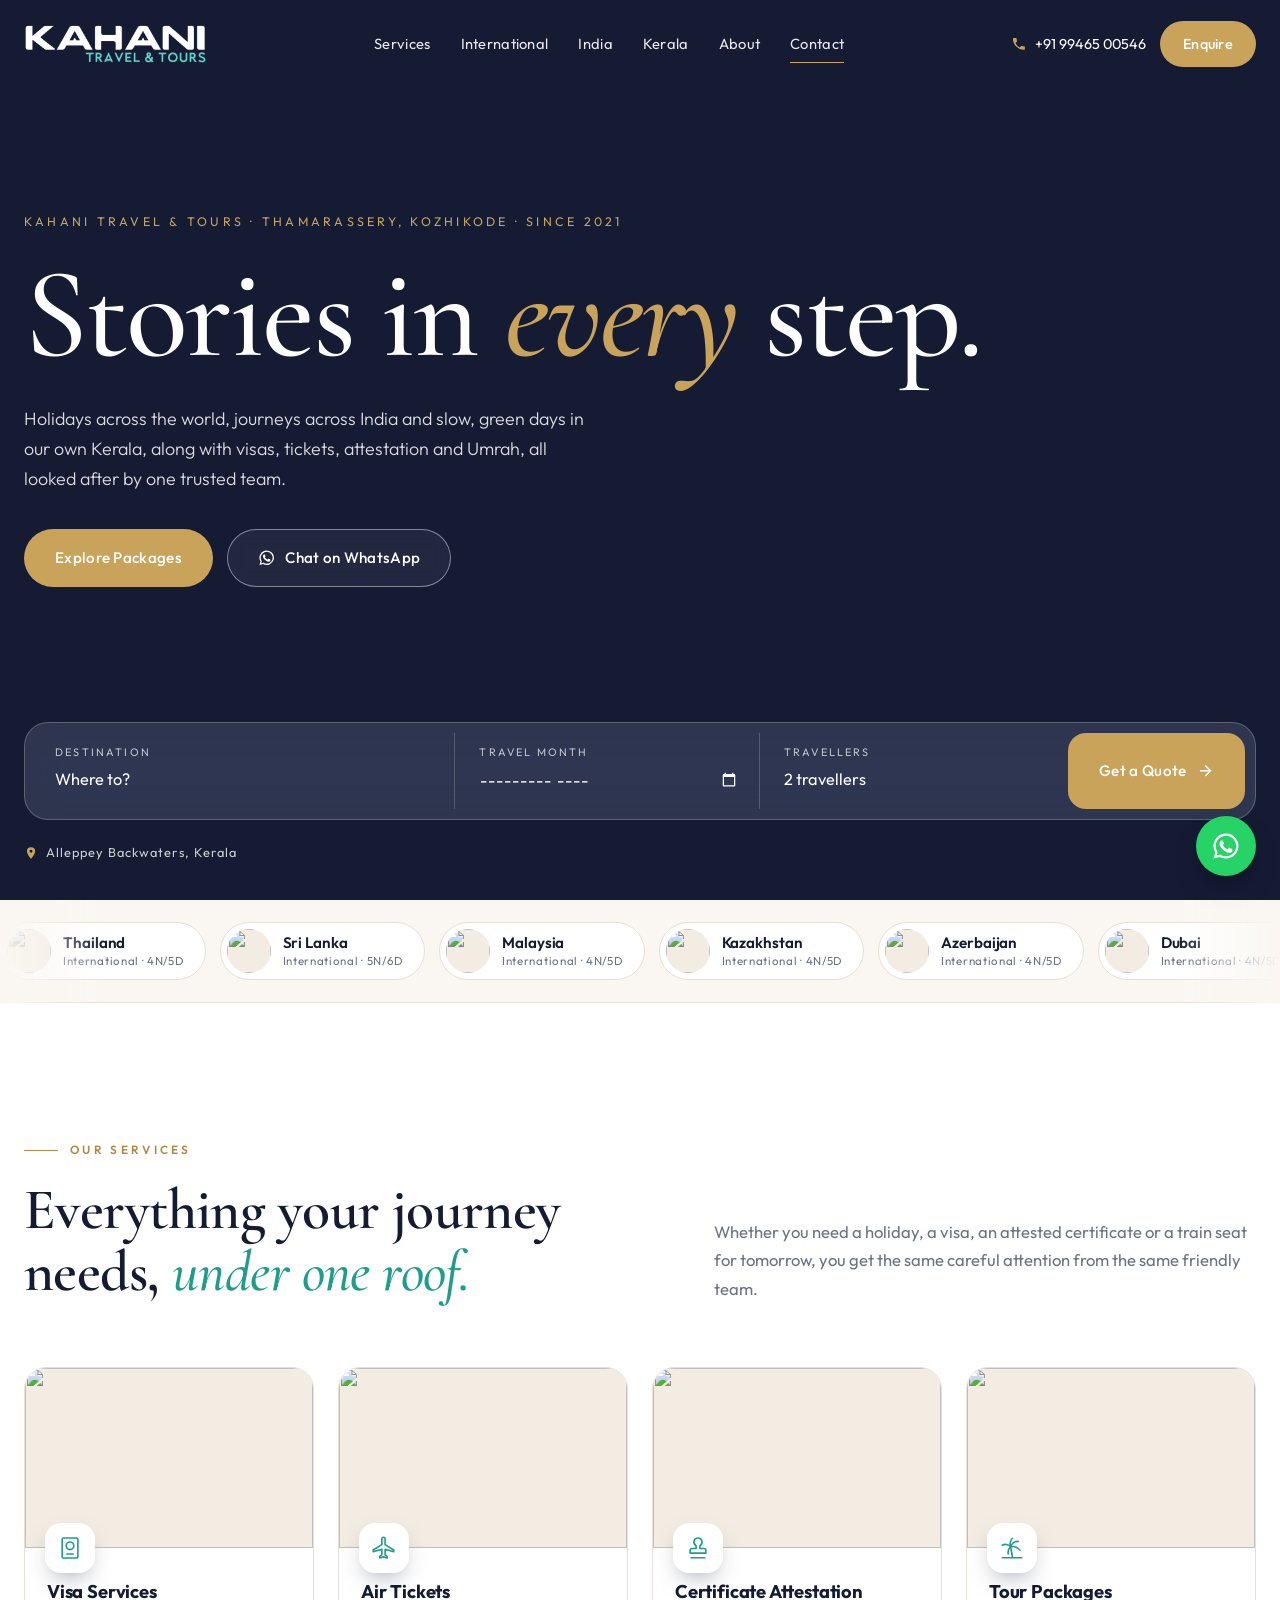
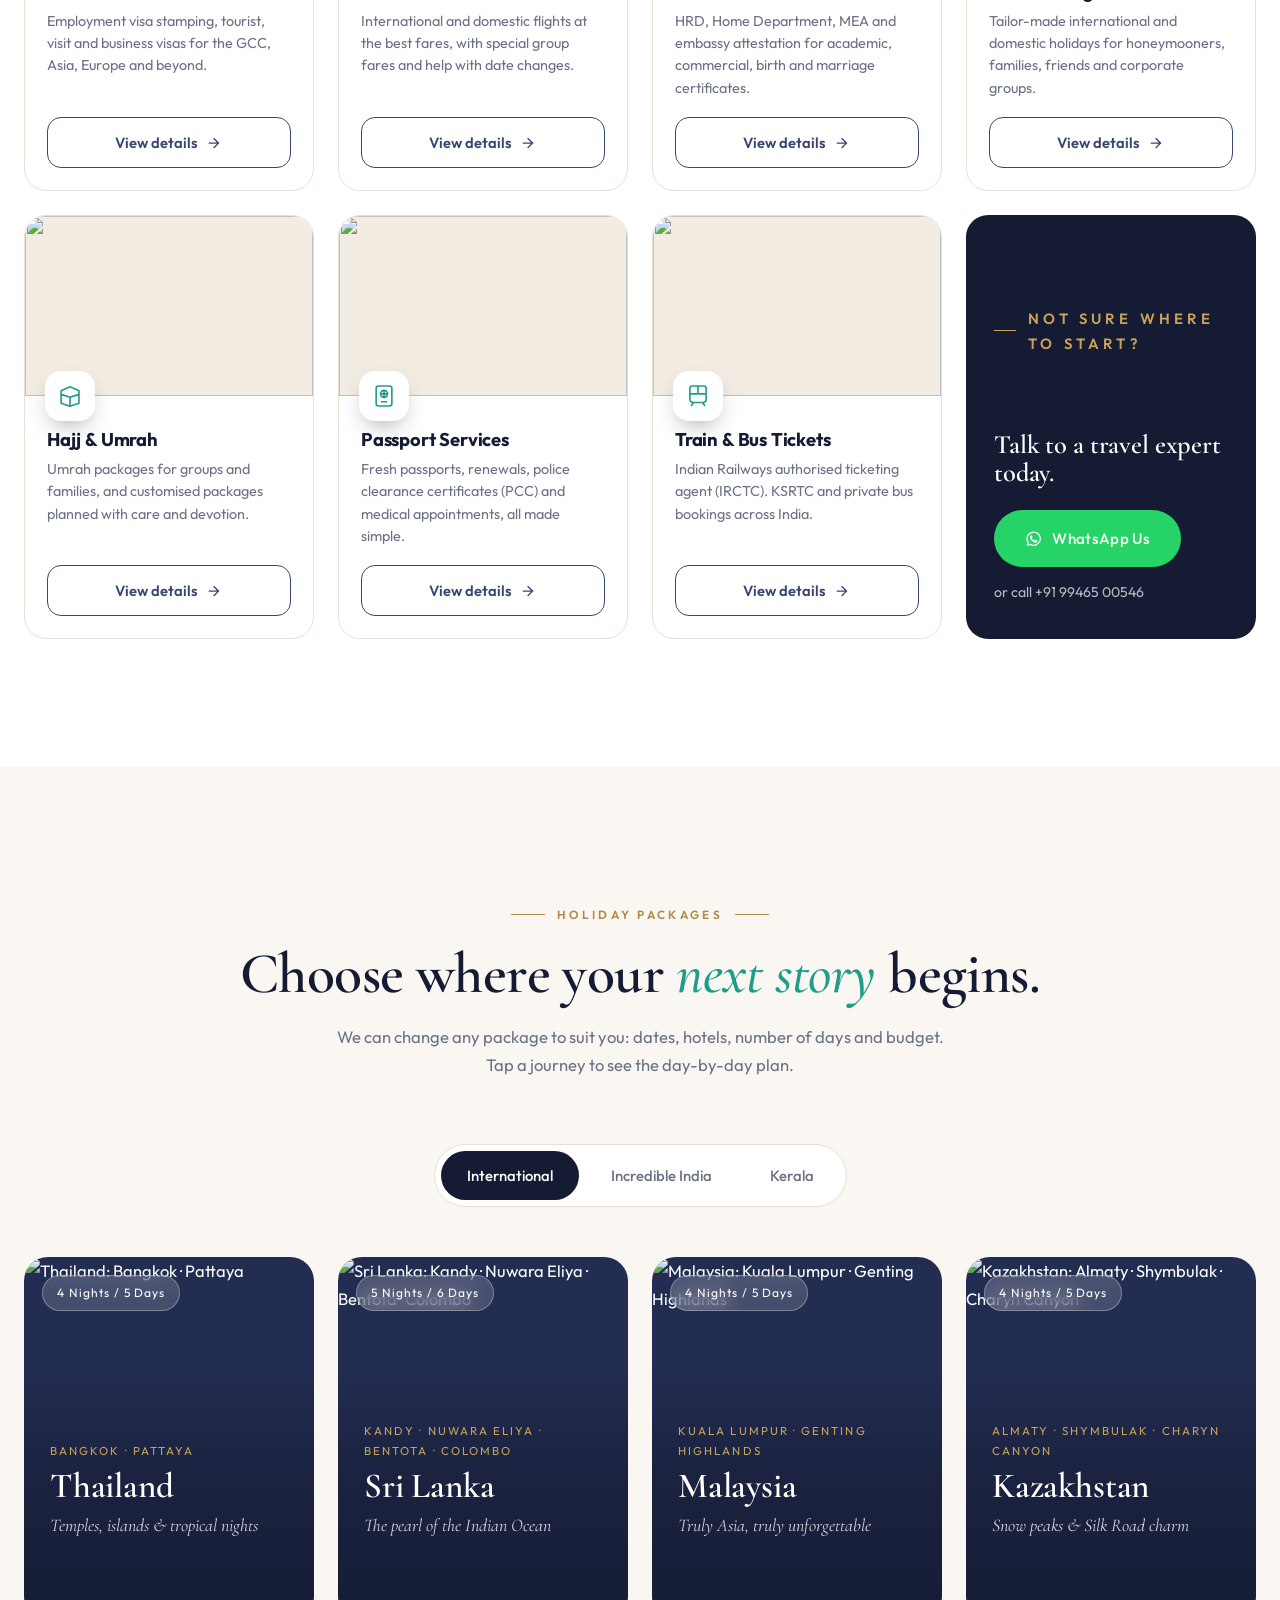
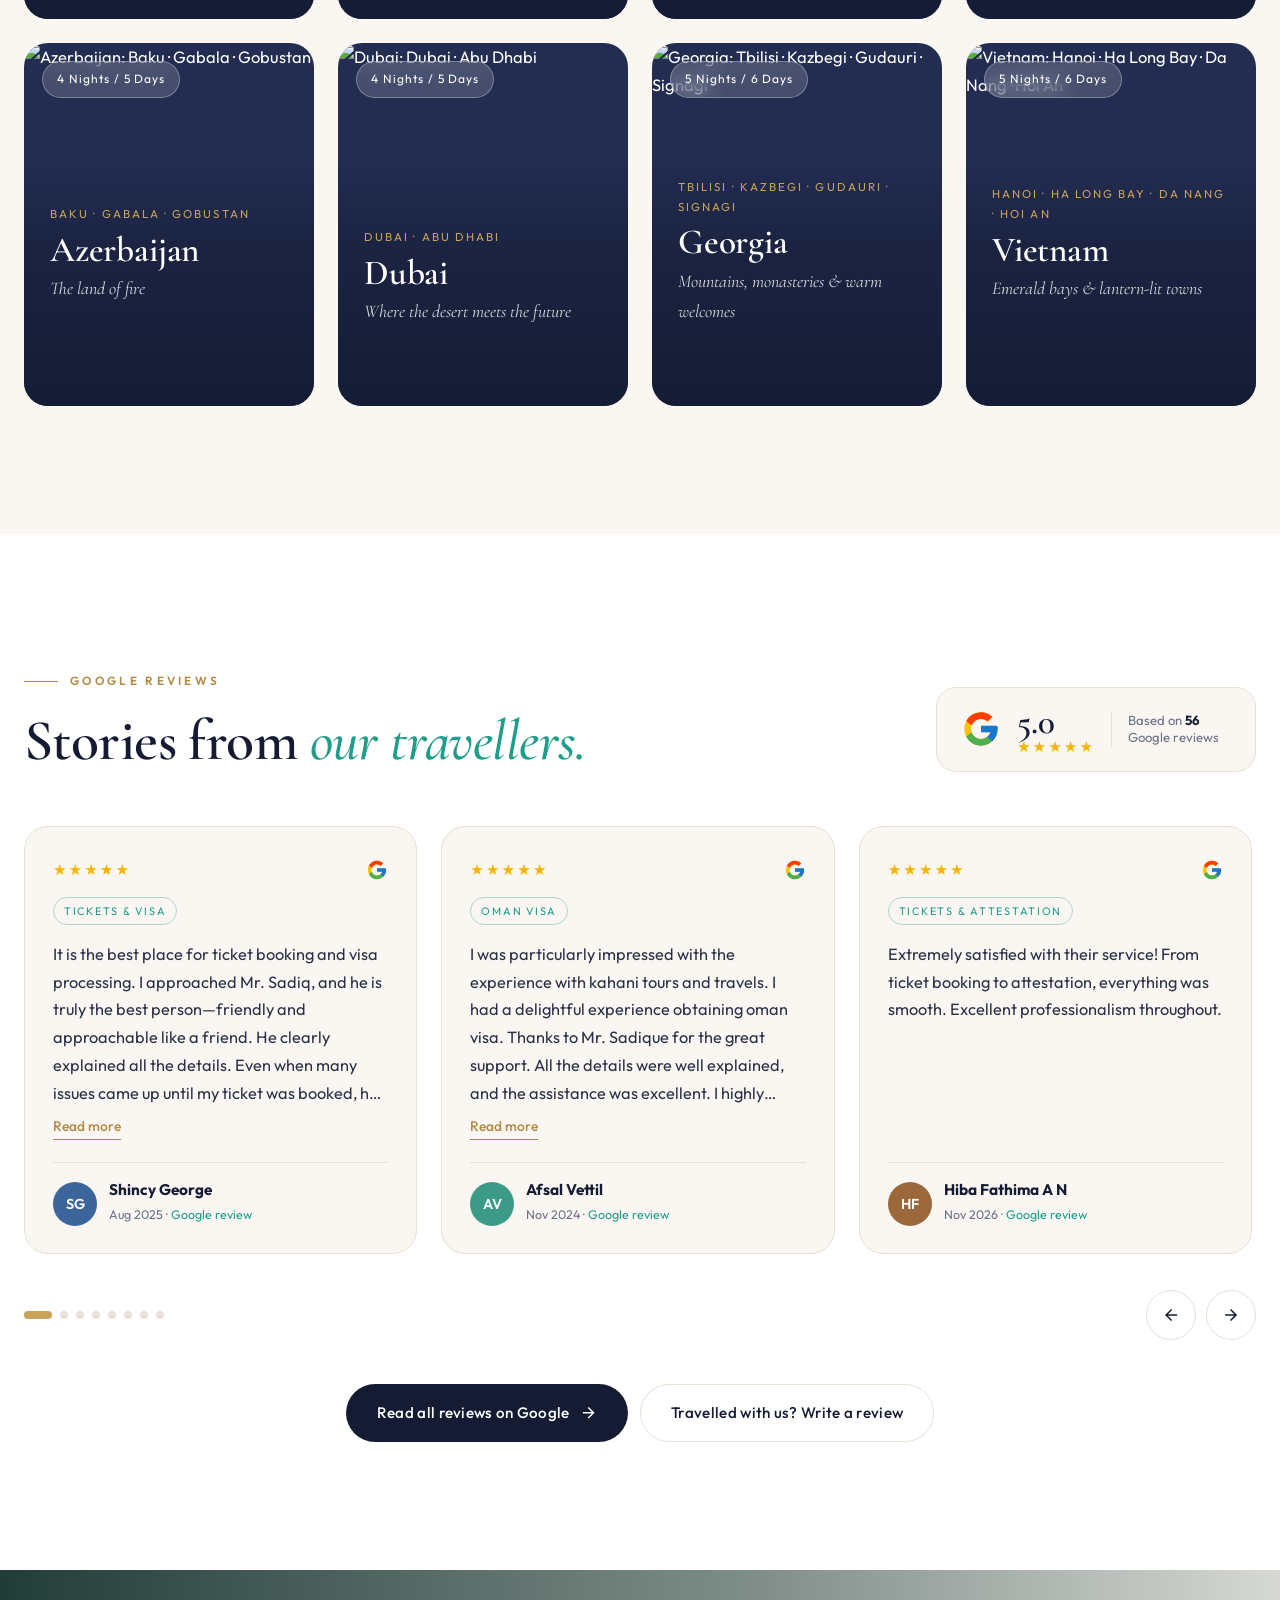
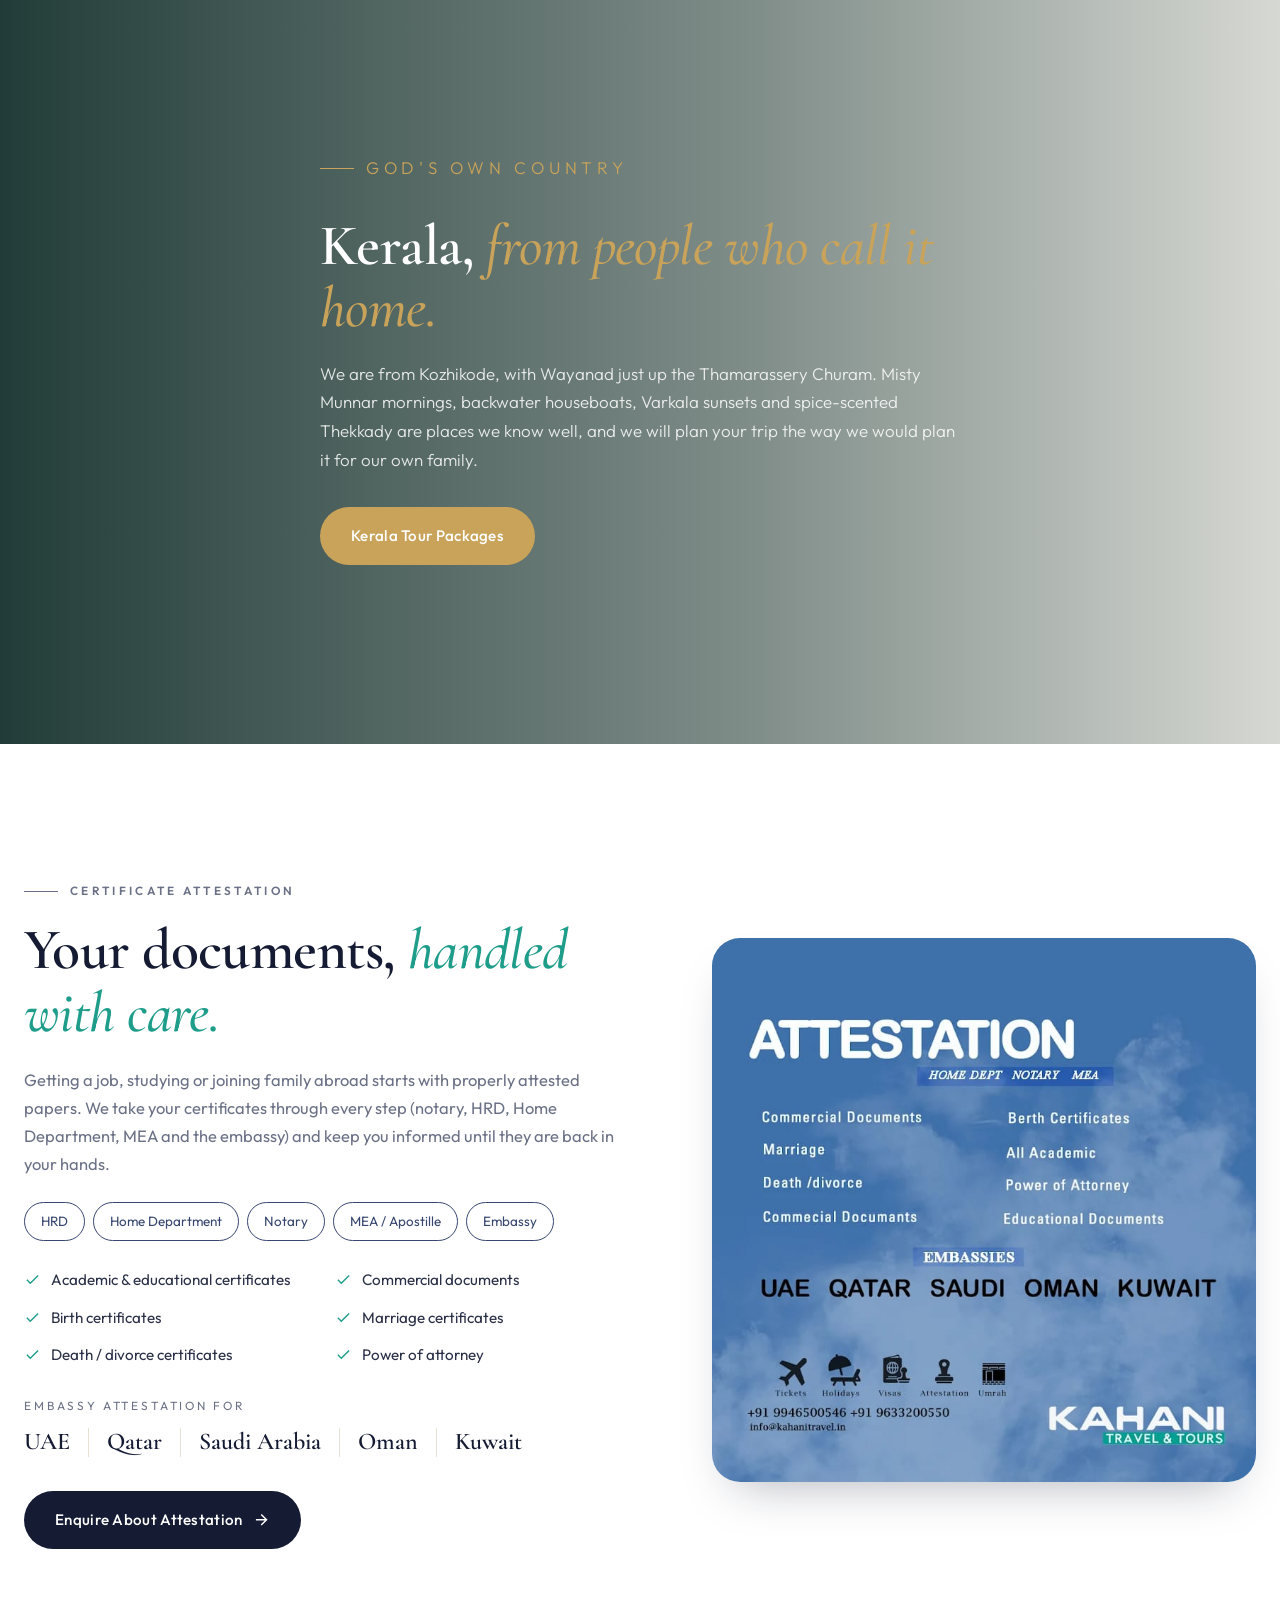
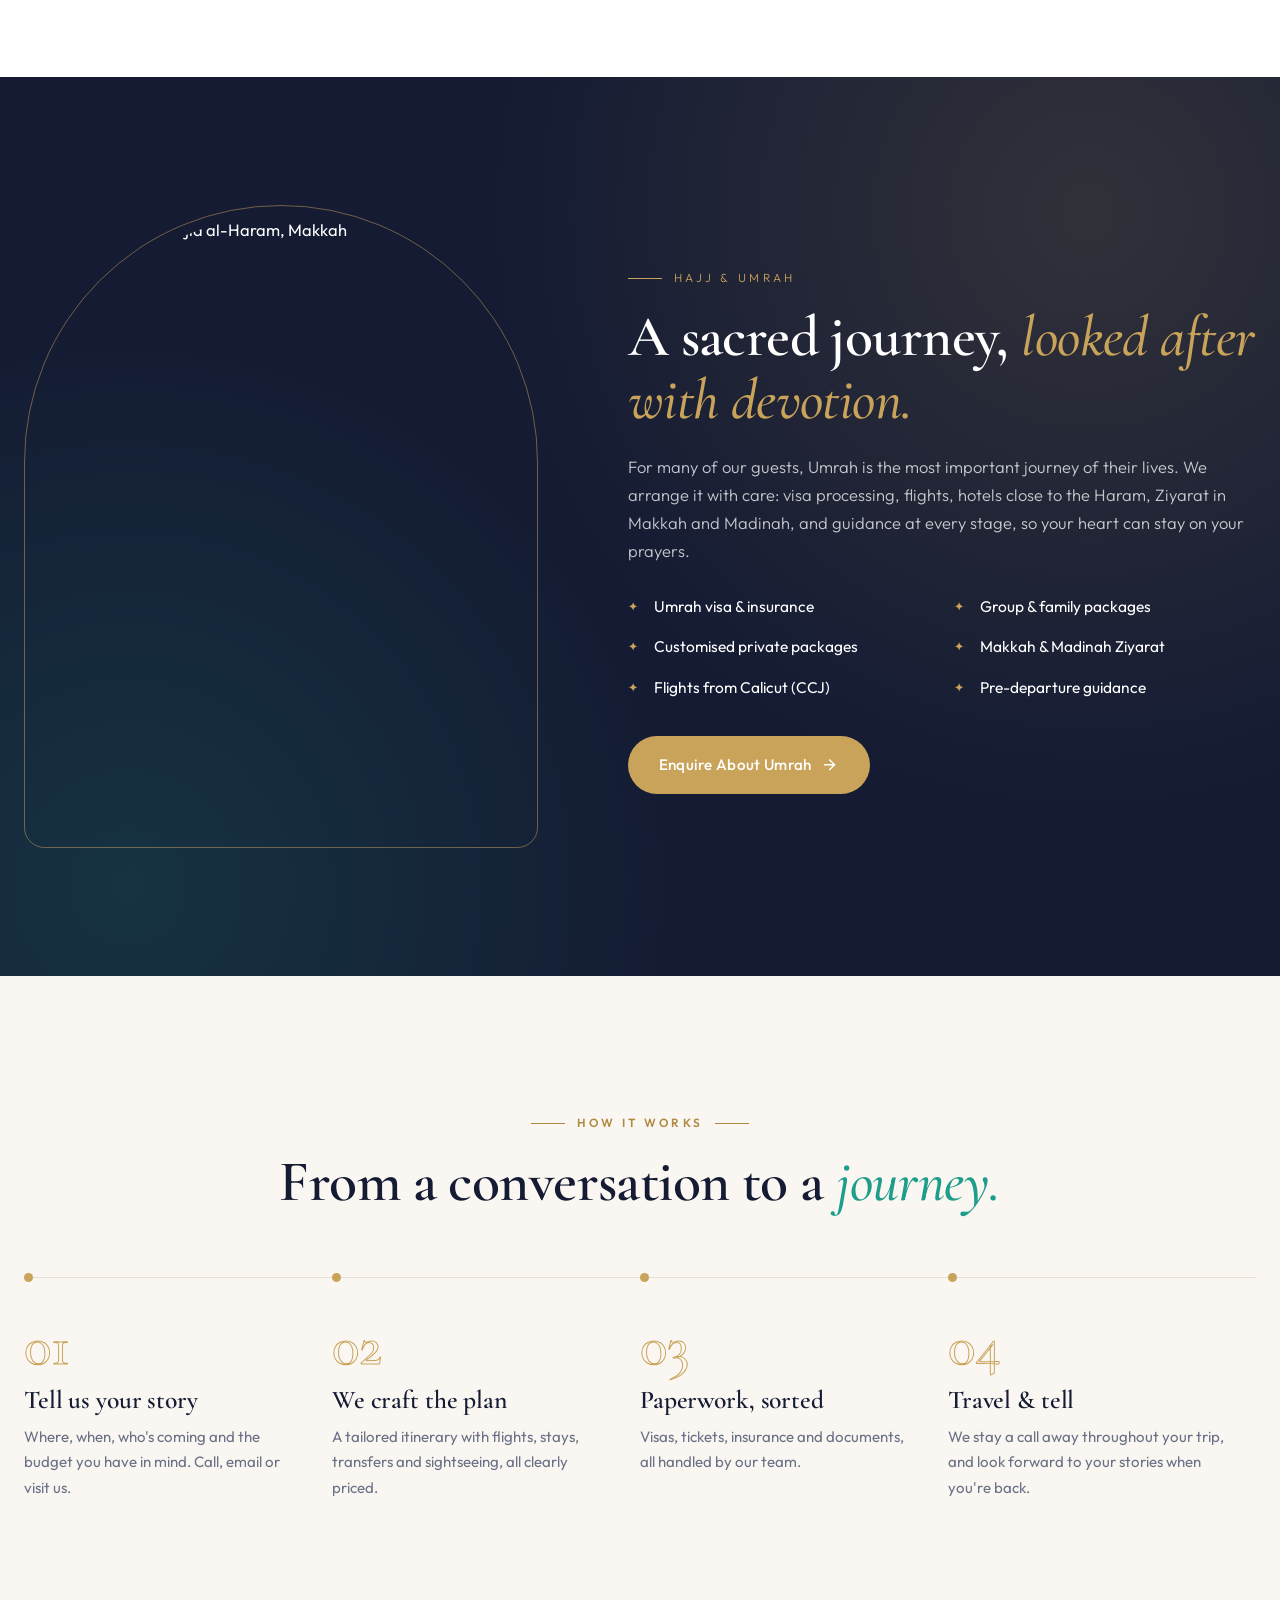
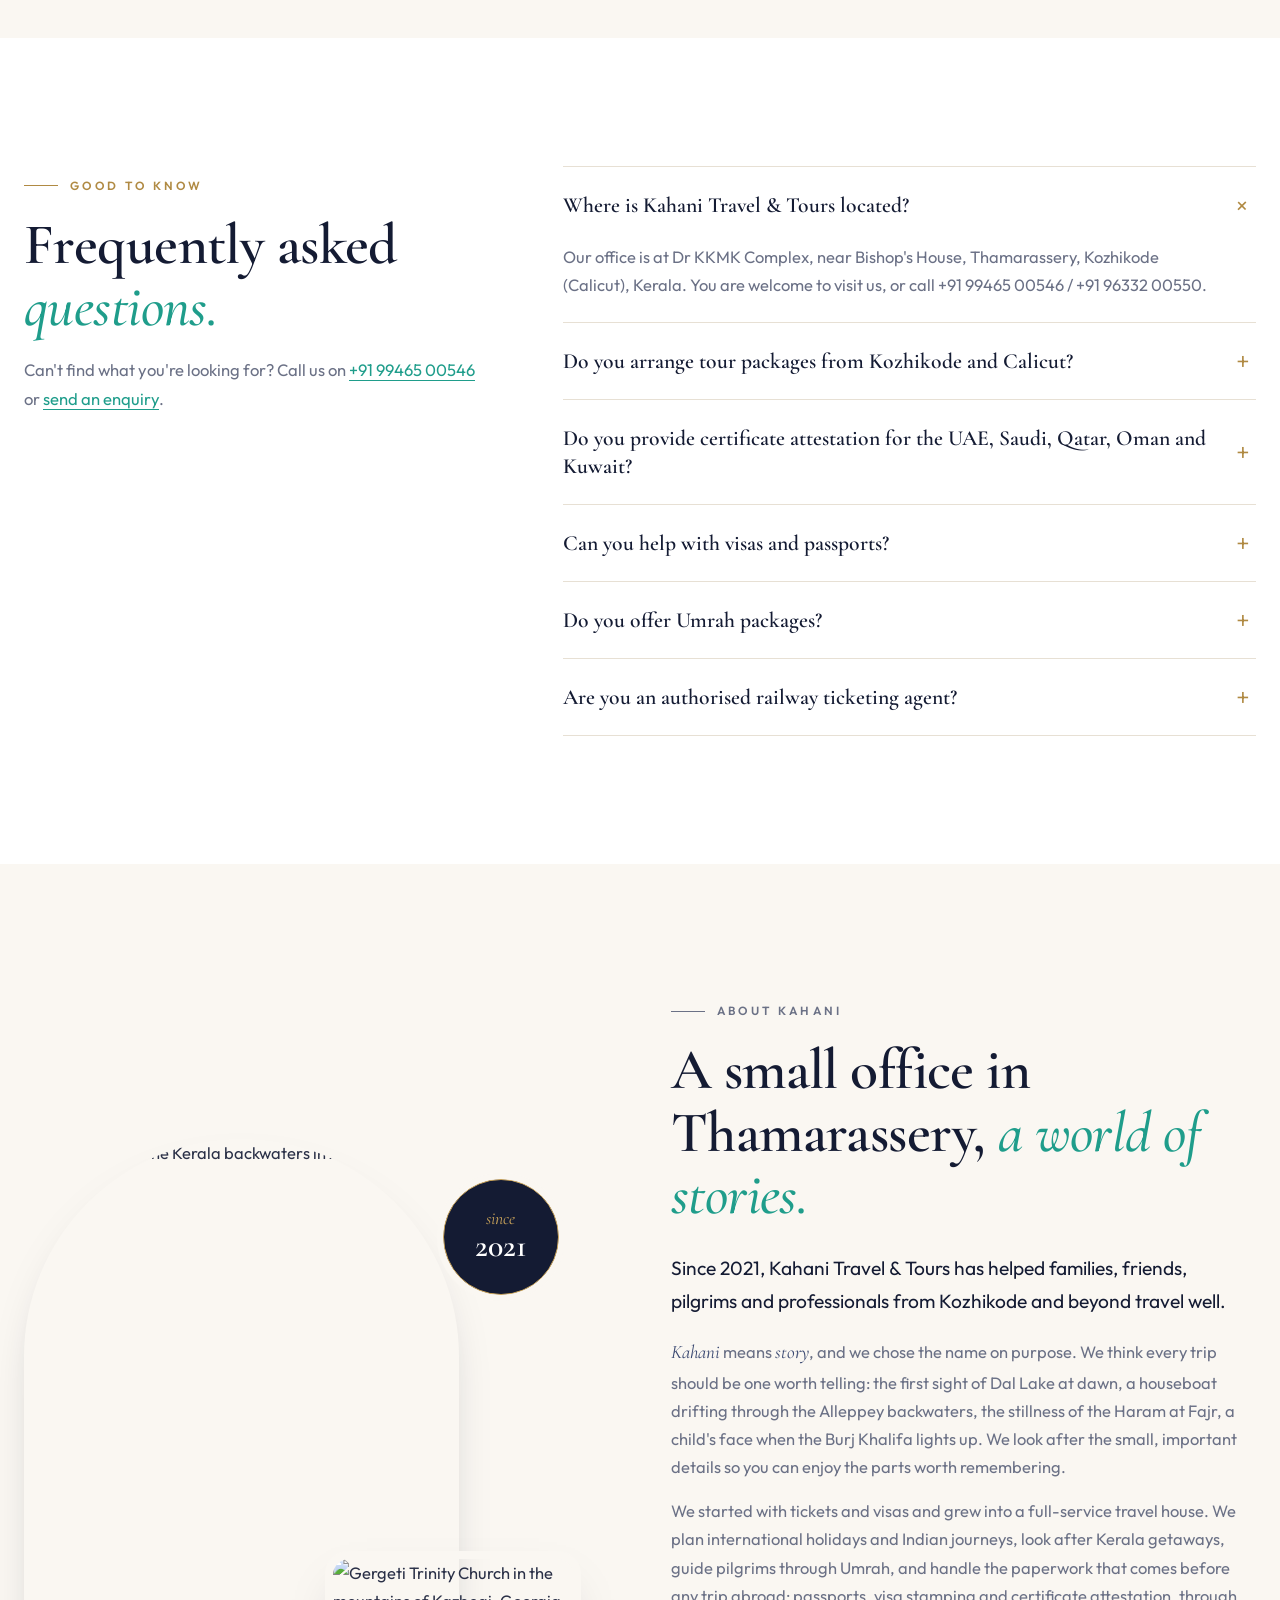
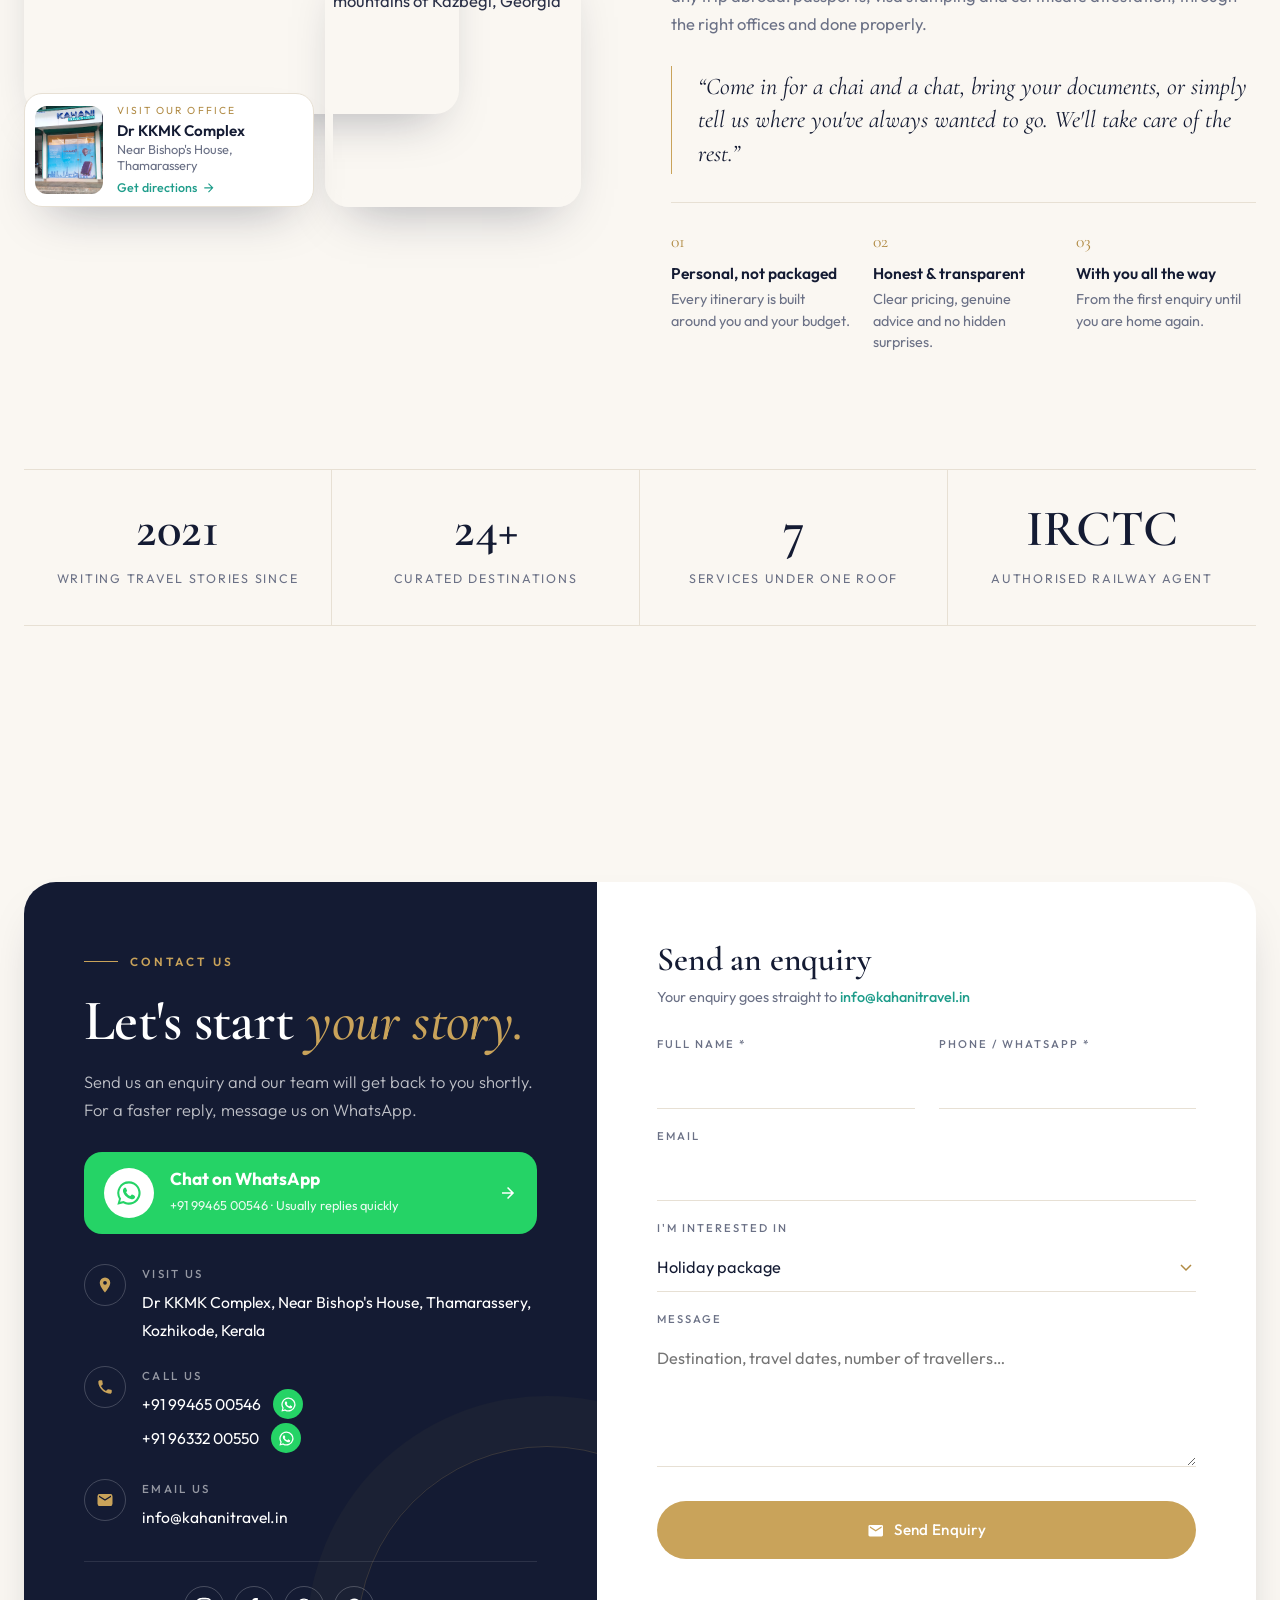
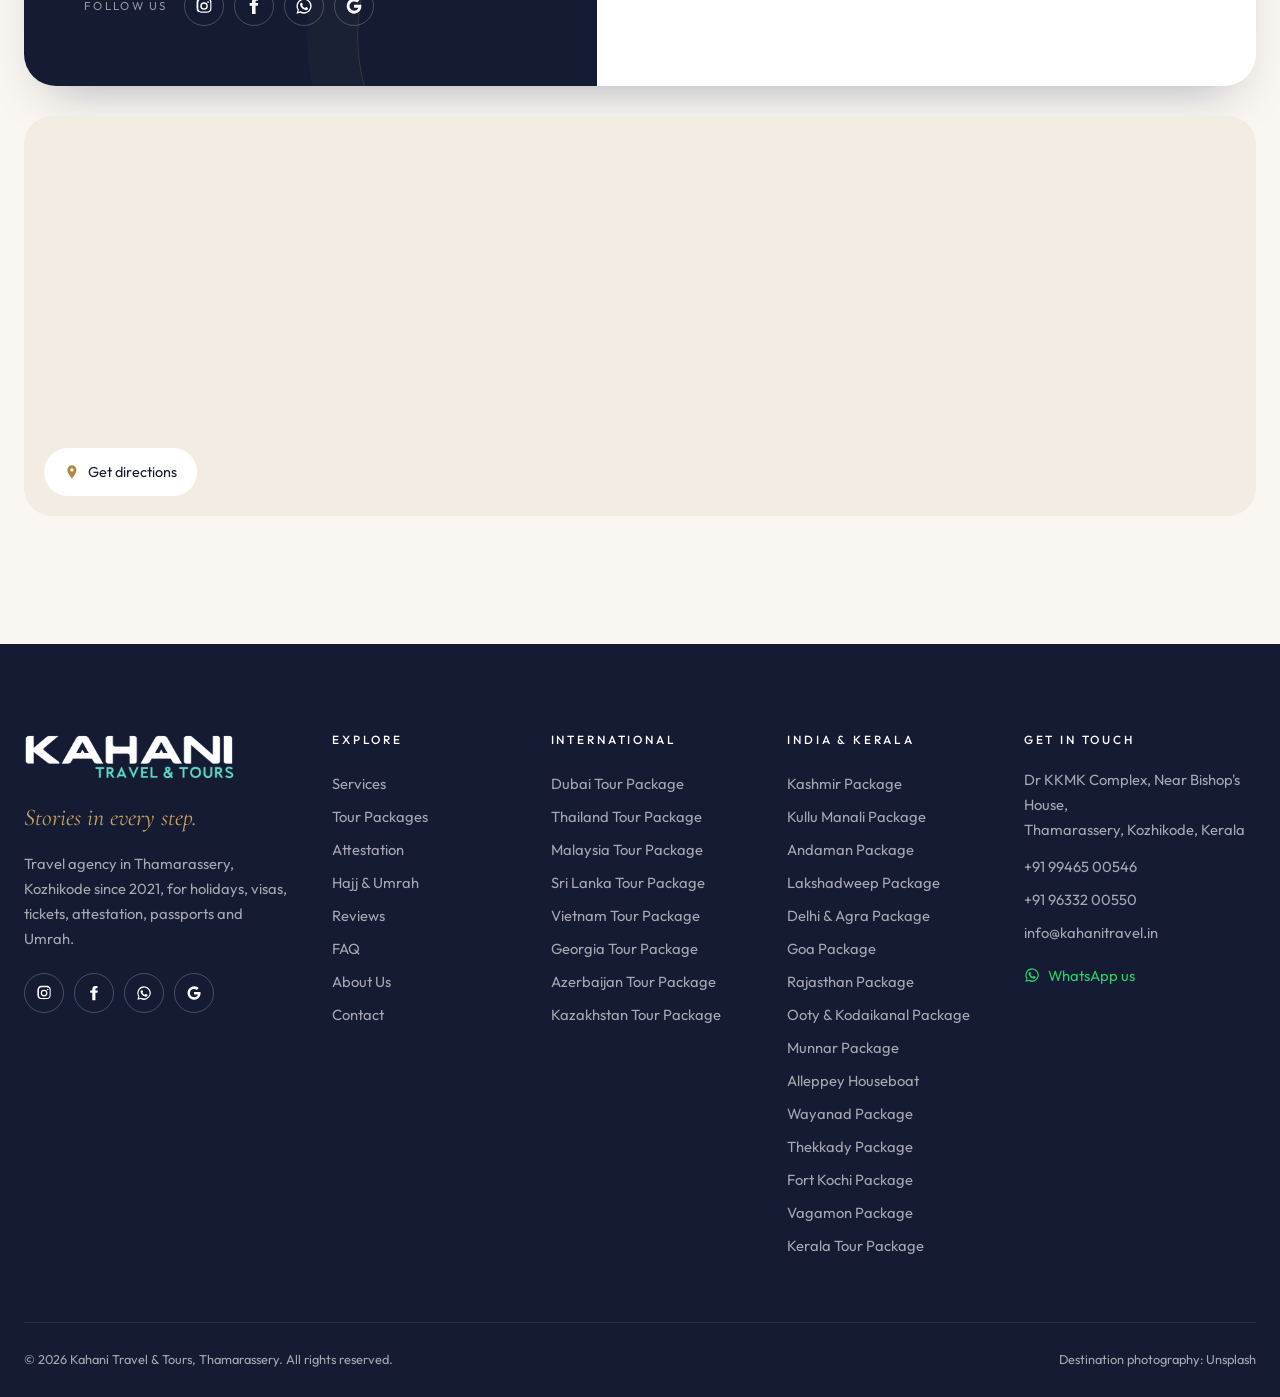
==== commit b9ed5774: "Menu: move About to the end, before Contact Co-Authored-By: Claude Opus 5.5 <noreply@anthropic.com> " ====
--- a/index.html
+++ b/index.html
@@ -139,11 +139,11 @@
       <img class="logo-dark" src="assets/logo.png" alt="" width="600" height="131" aria-hidden="true">
     </a>
     <nav class="nav" id="nav" aria-label="Main navigation">
-      <a href="#about">About</a>
       <a href="#services">Services</a>
       <a href="#packages" data-tab-link="international">International</a>
       <a href="#packages" data-tab-link="india">India</a>
       <a href="#packages" data-tab-link="kerala">Kerala</a>
+      <a href="#about">About</a>
       <a href="#contact">Contact</a>
       <div class="nav-mobile-extra">
         <a href="tel:+919946500546">+91 99465 00546</a>
@@ -479,7 +479,7 @@
     </div>
     <nav aria-label="Footer: explore">
       <h4>Explore</h4>
-      <a href="#about">About Us</a><a href="#services">Services</a><a href="#packages">Tour Packages</a><a href="#attestation">Attestation</a><a href="#umrah">Hajj &amp; Umrah</a><a href="#reviews">Reviews</a><a href="#faq">FAQ</a><a href="#contact">Contact</a>
+      <a href="#services">Services</a><a href="#packages">Tour Packages</a><a href="#attestation">Attestation</a><a href="#umrah">Hajj &amp; Umrah</a><a href="#reviews">Reviews</a><a href="#faq">FAQ</a><a href="#about">About Us</a><a href="#contact">Contact</a>
     </nav>
     <nav aria-label="Footer: international packages">
       <h4>International</h4>
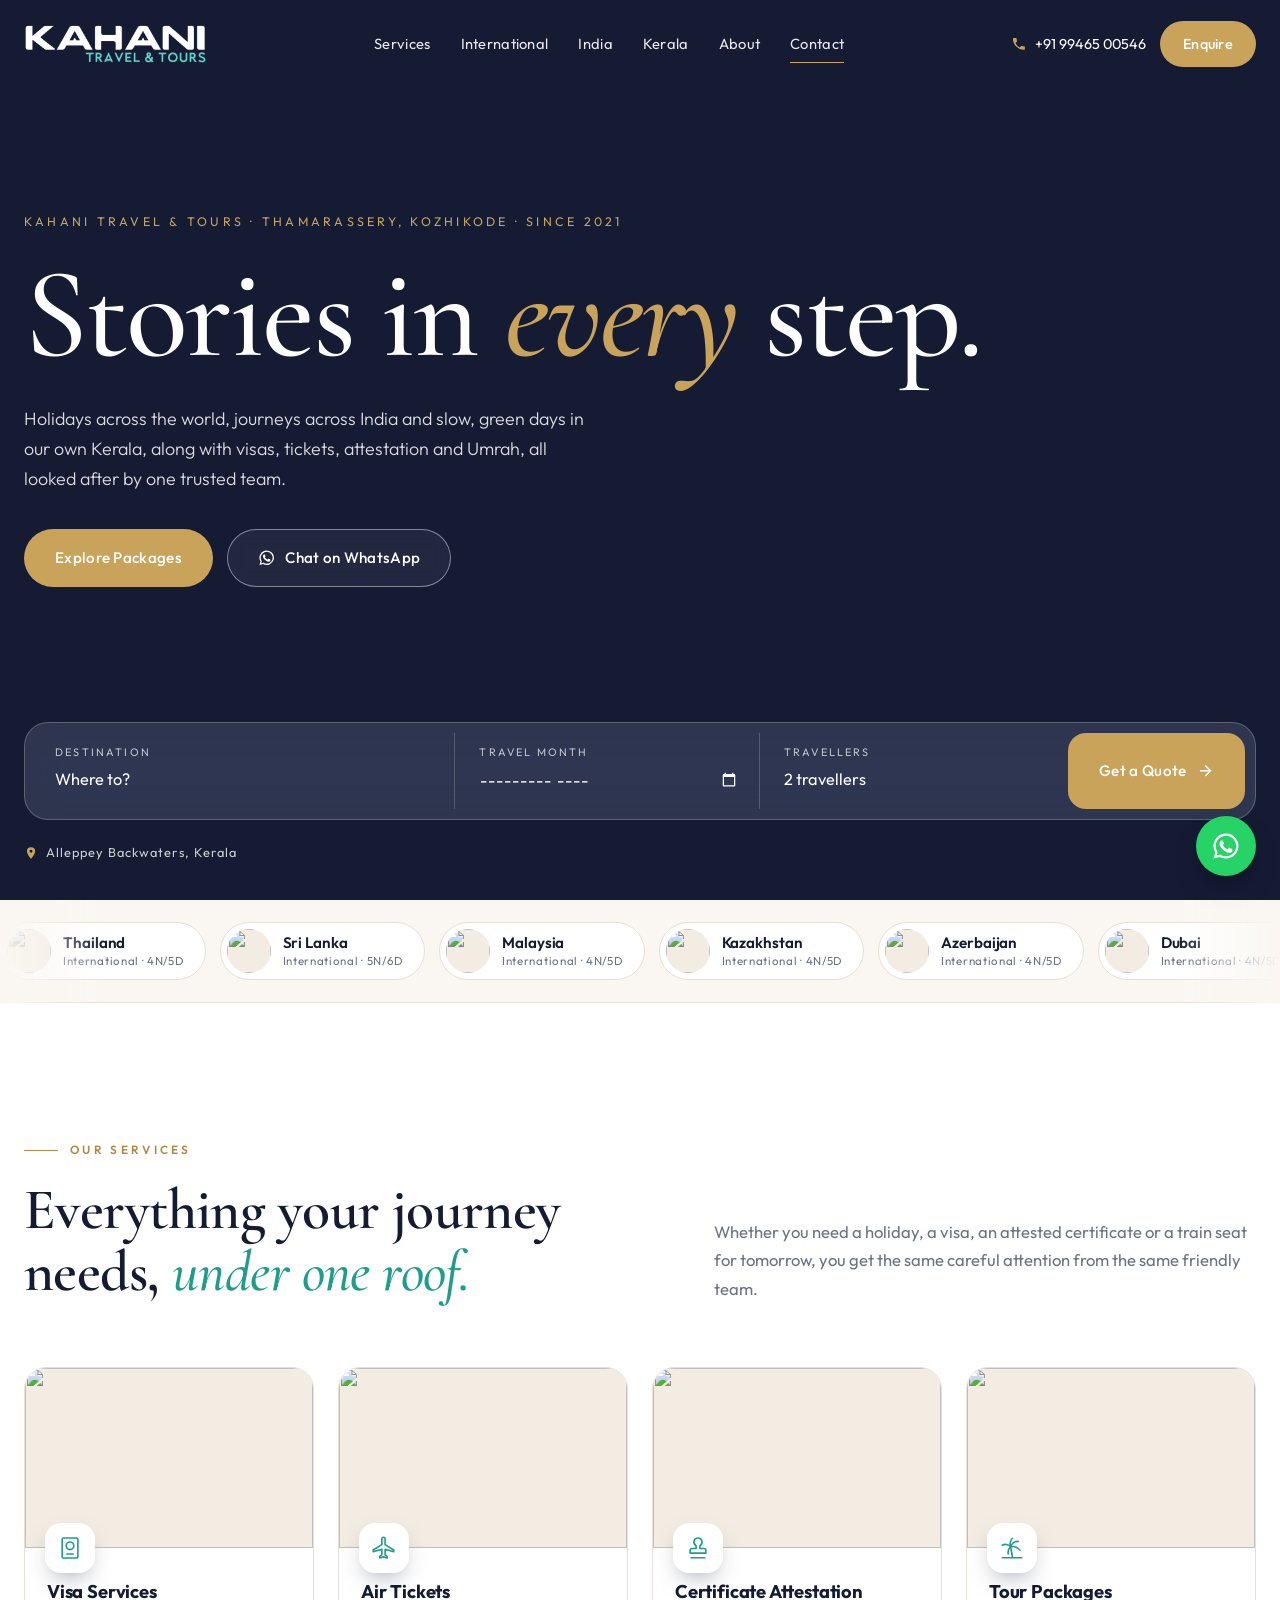
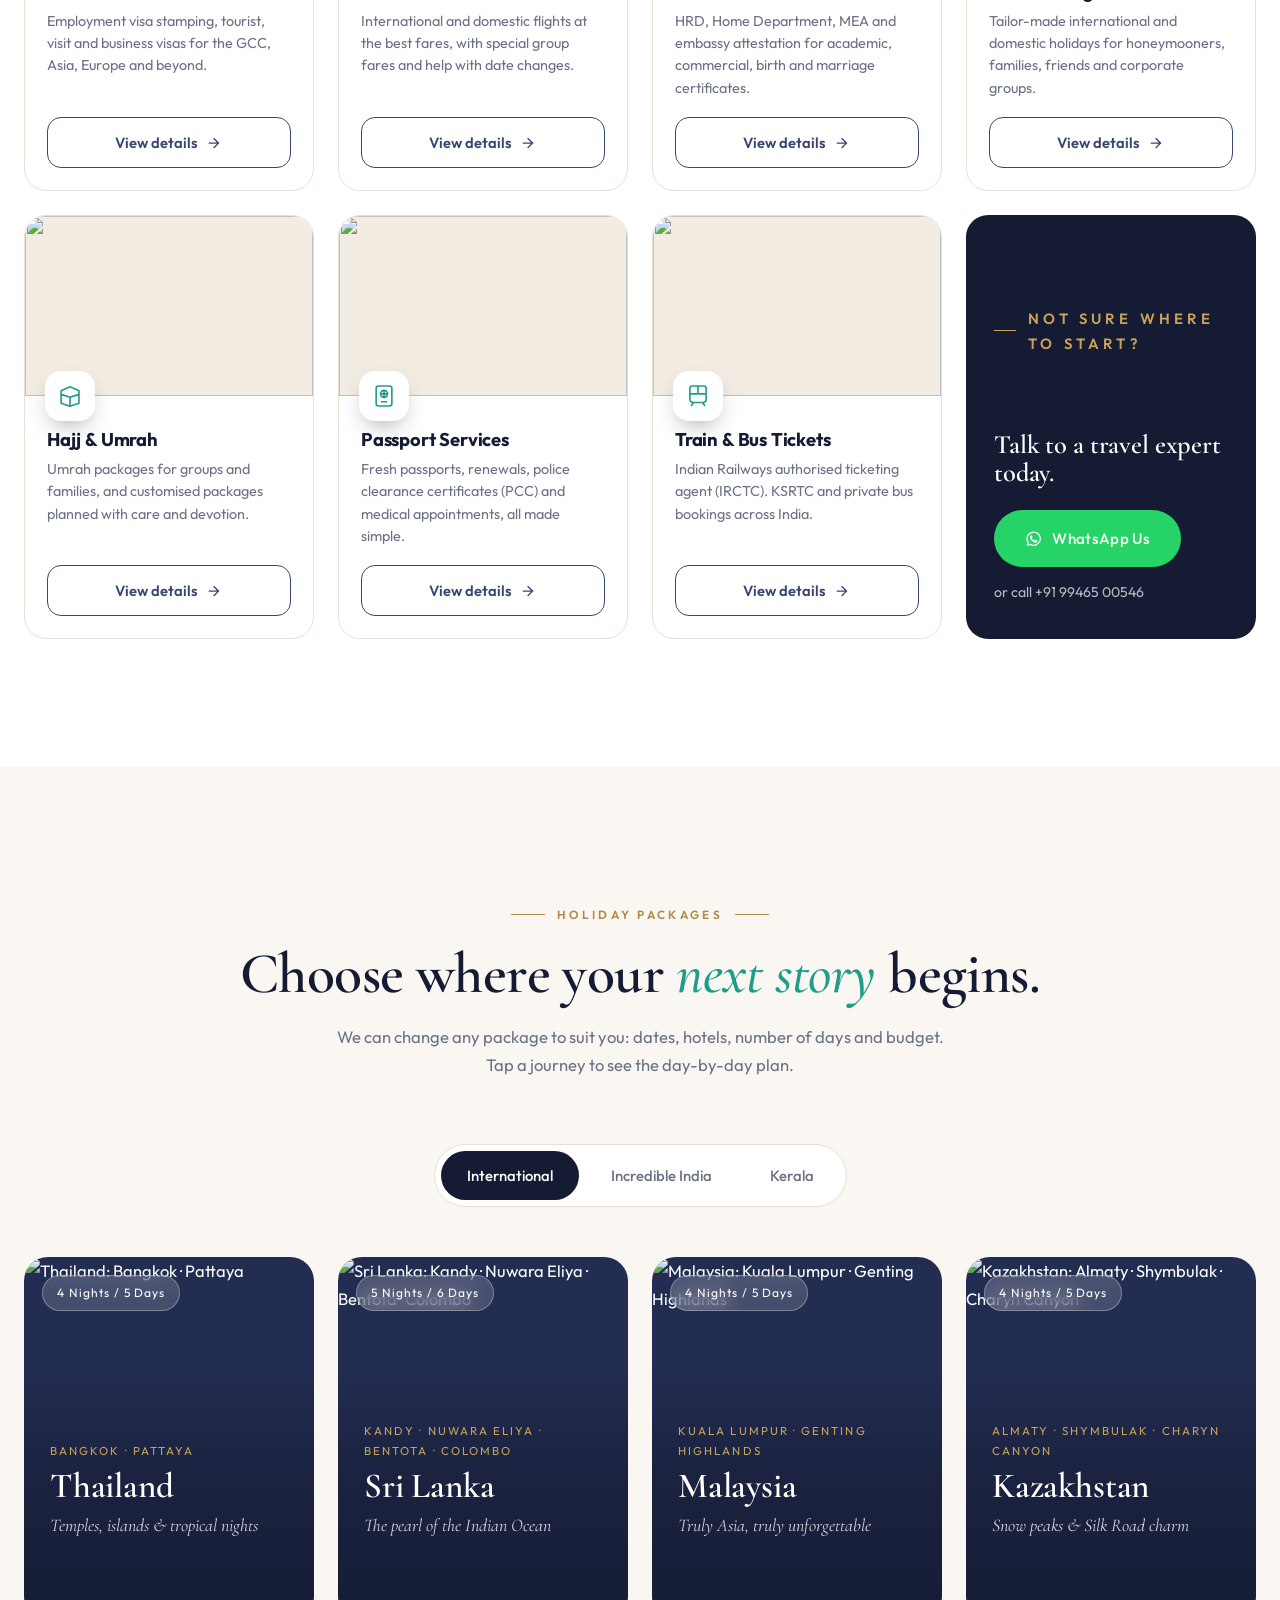
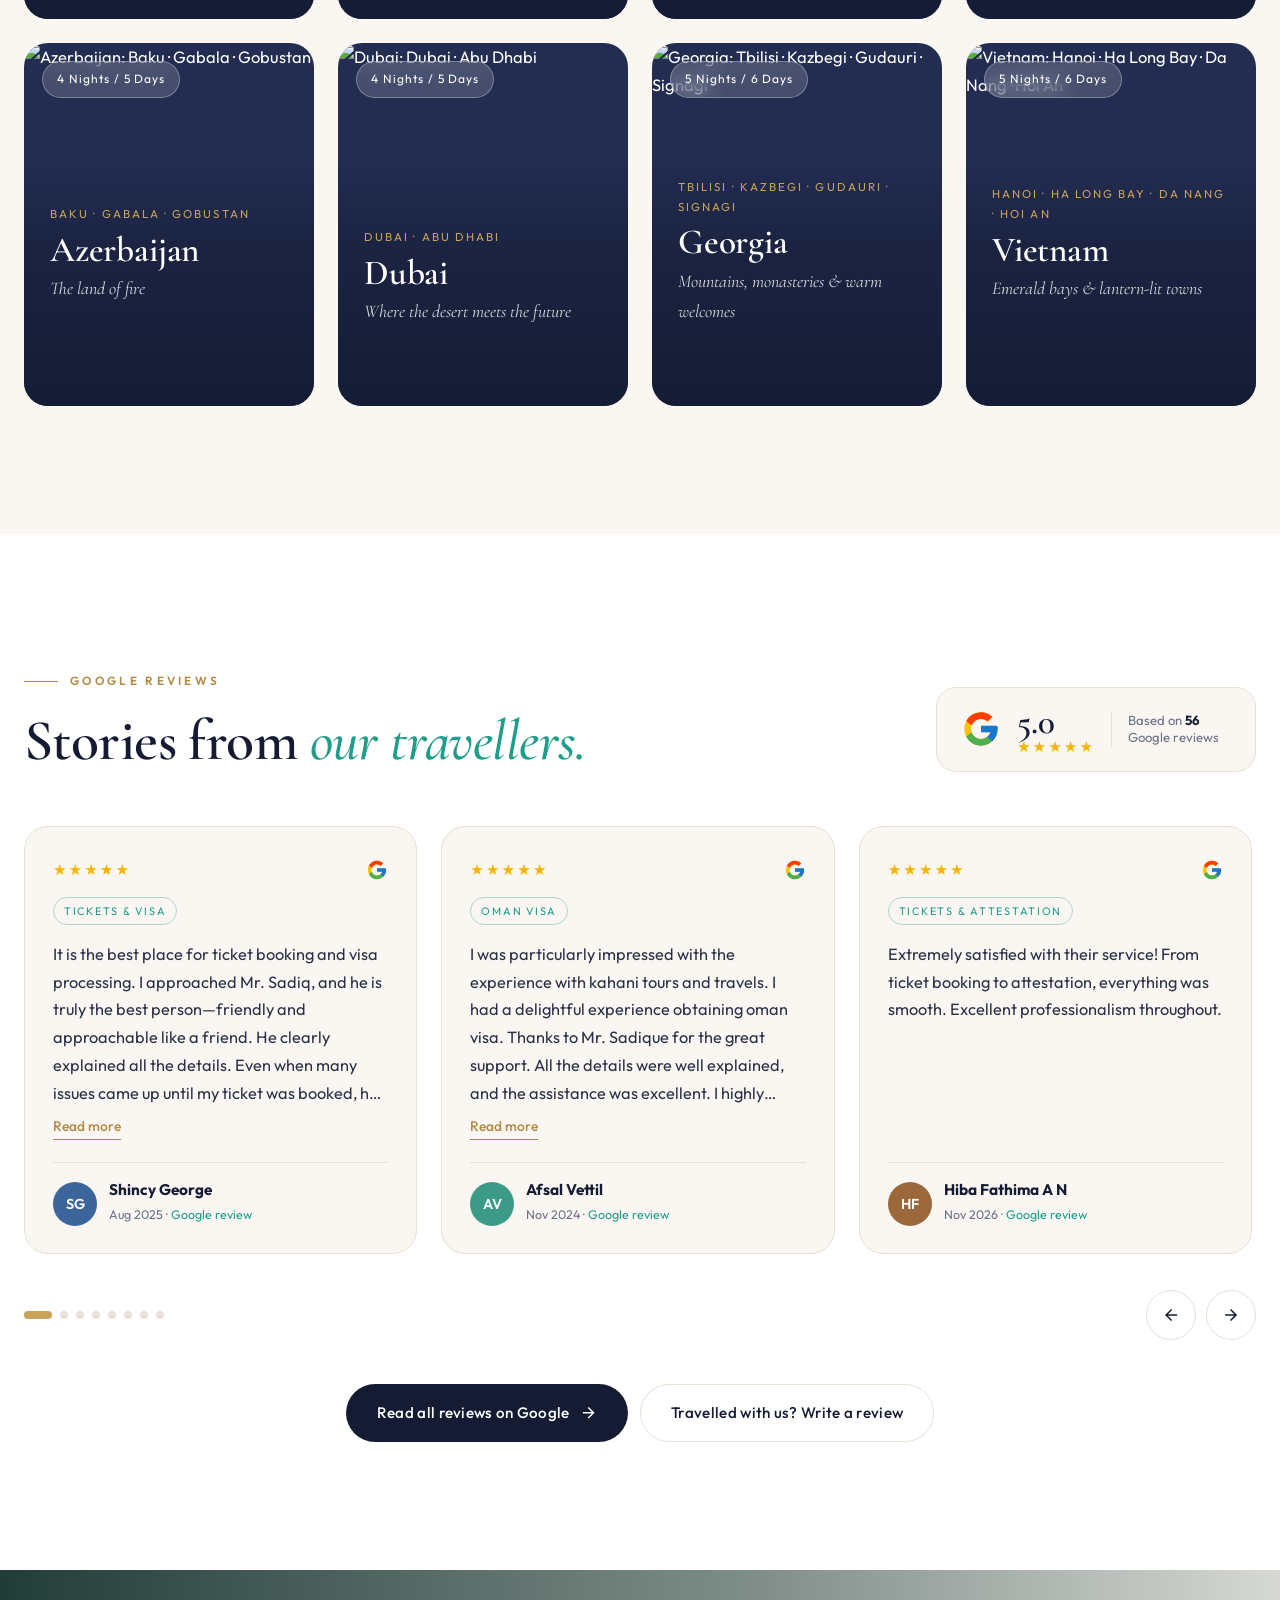
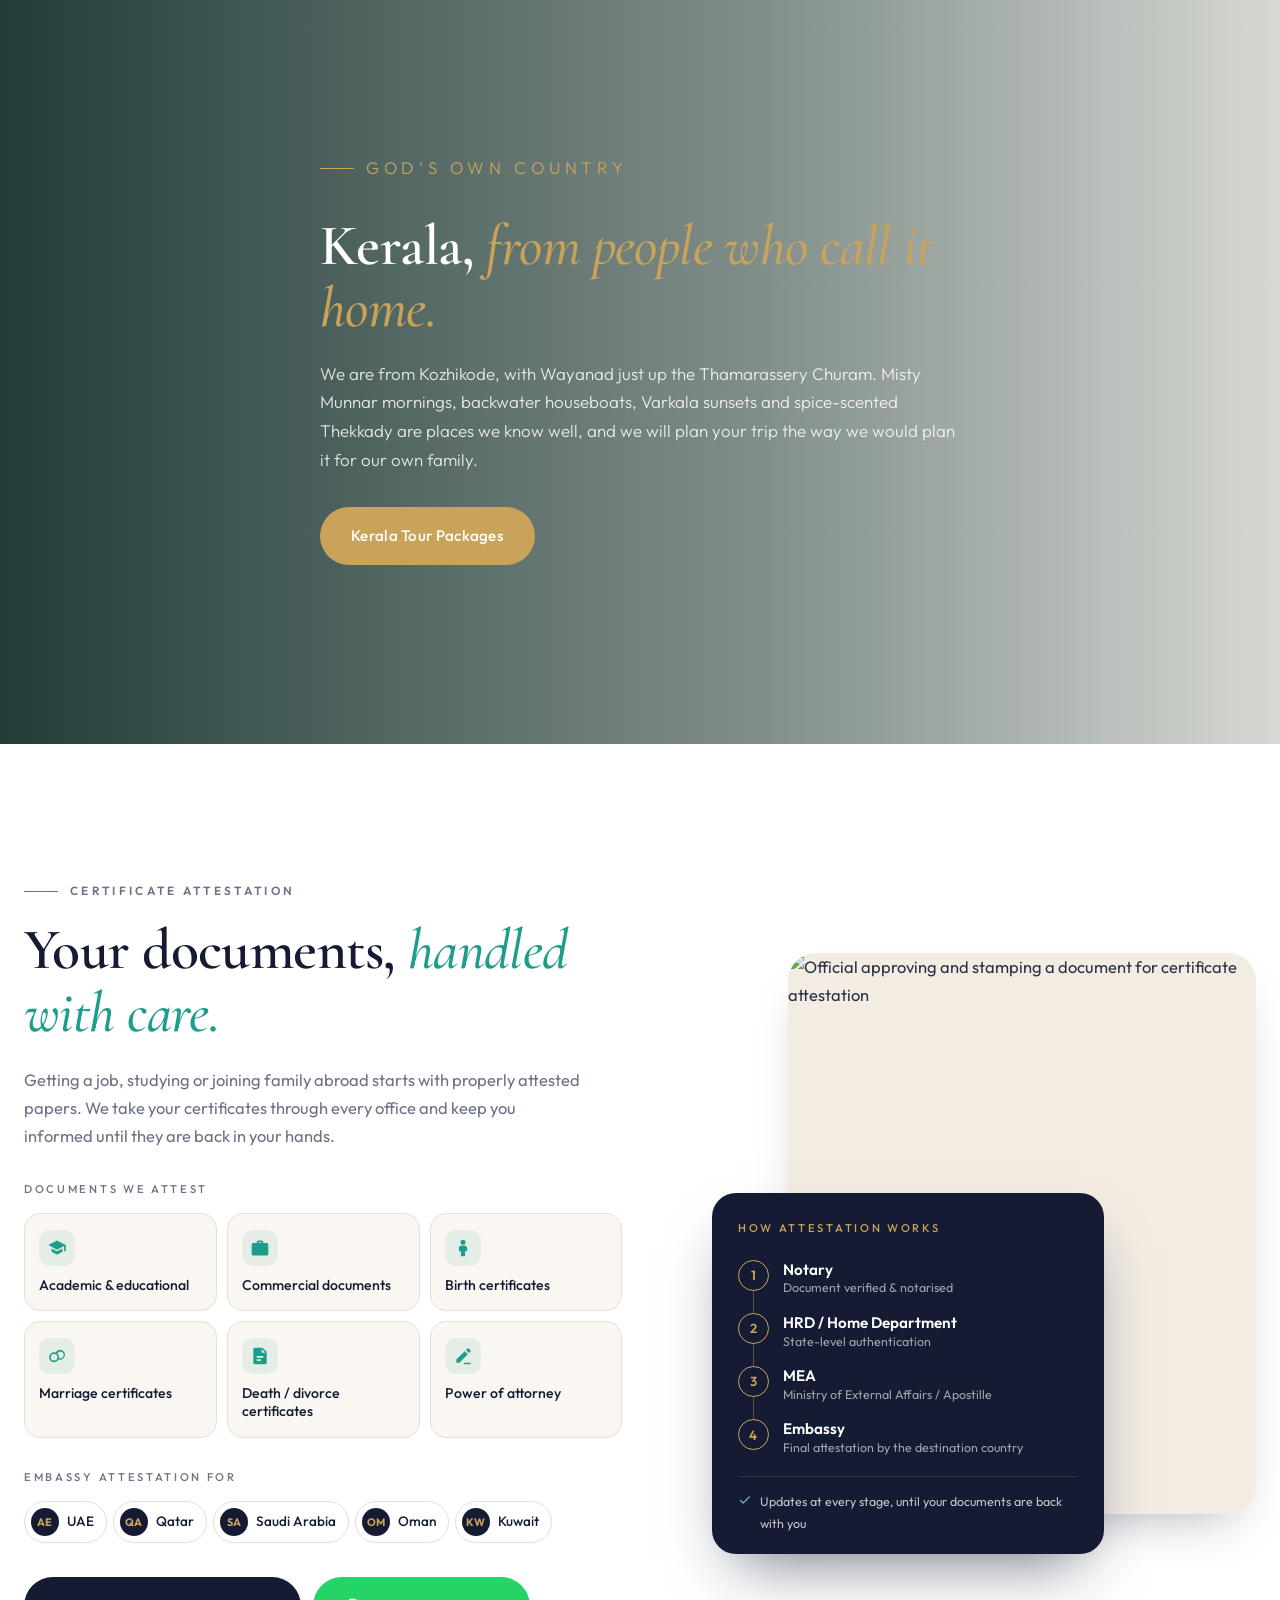
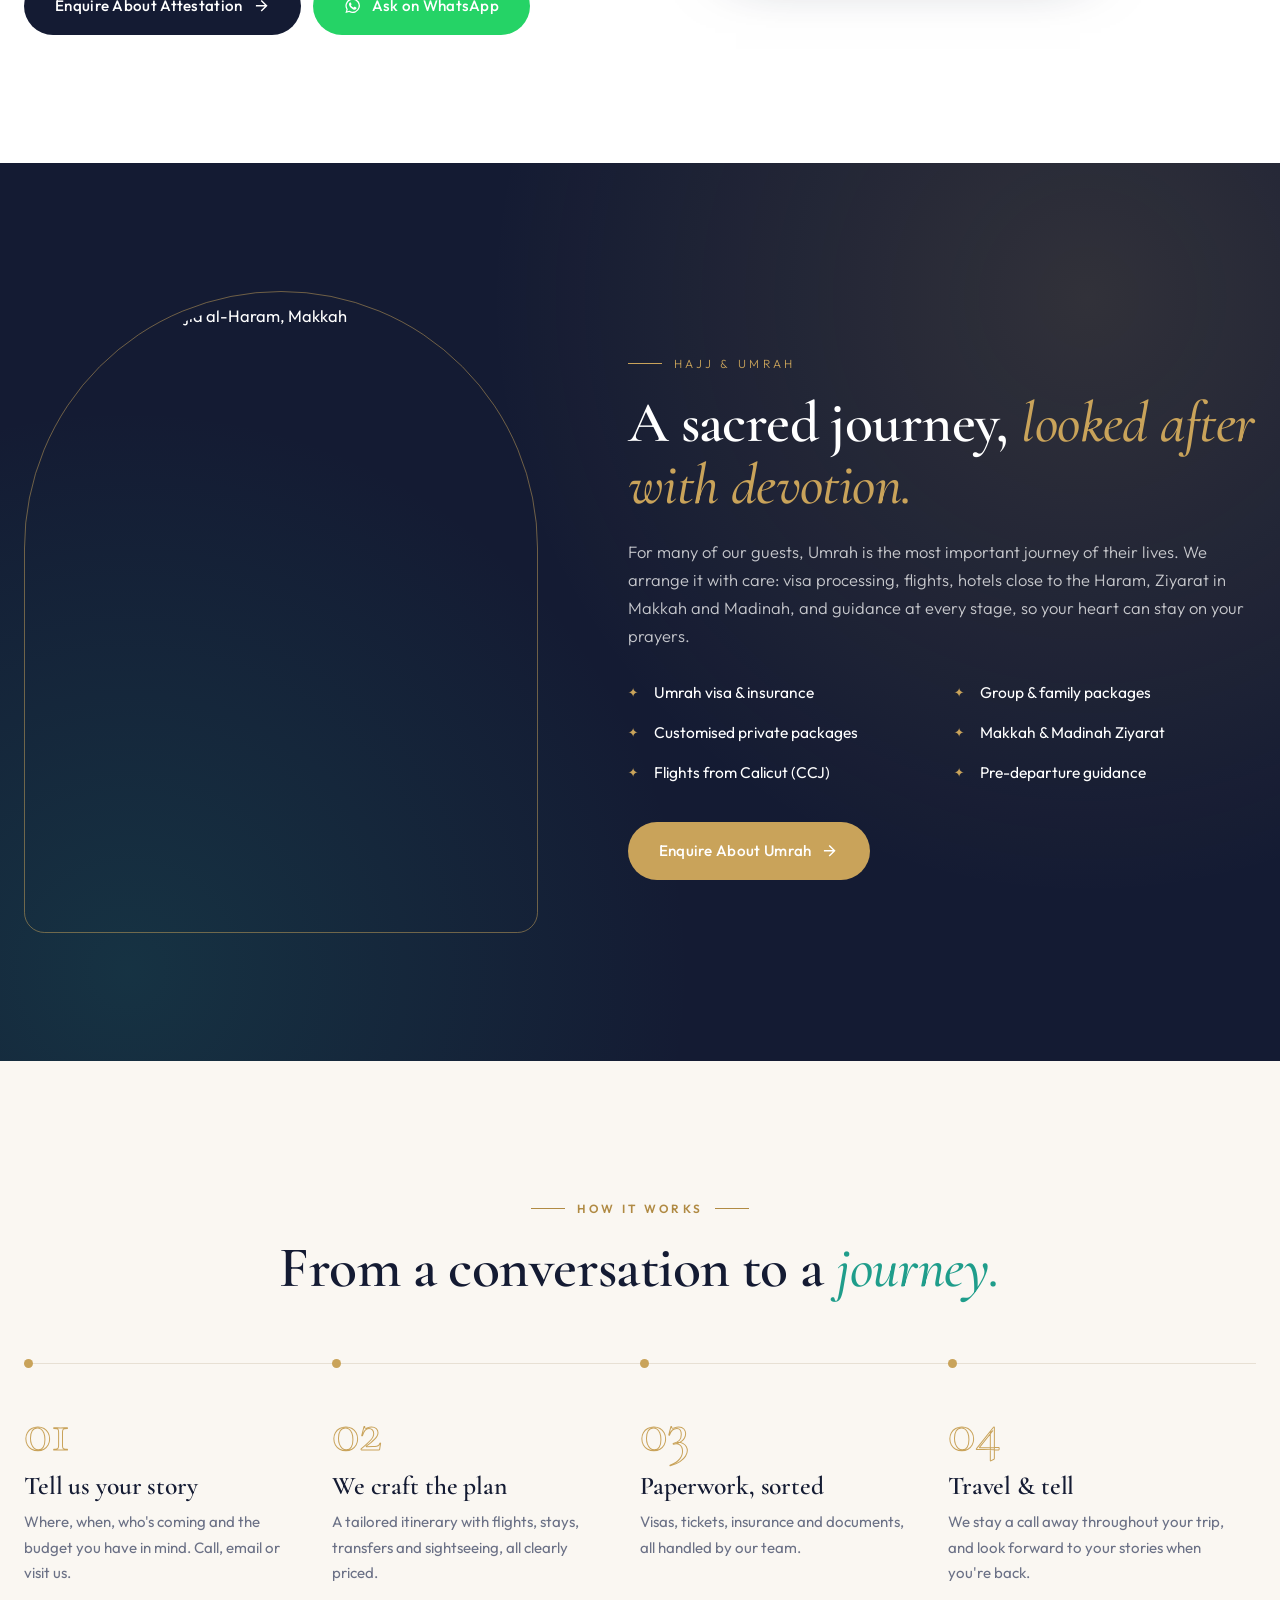
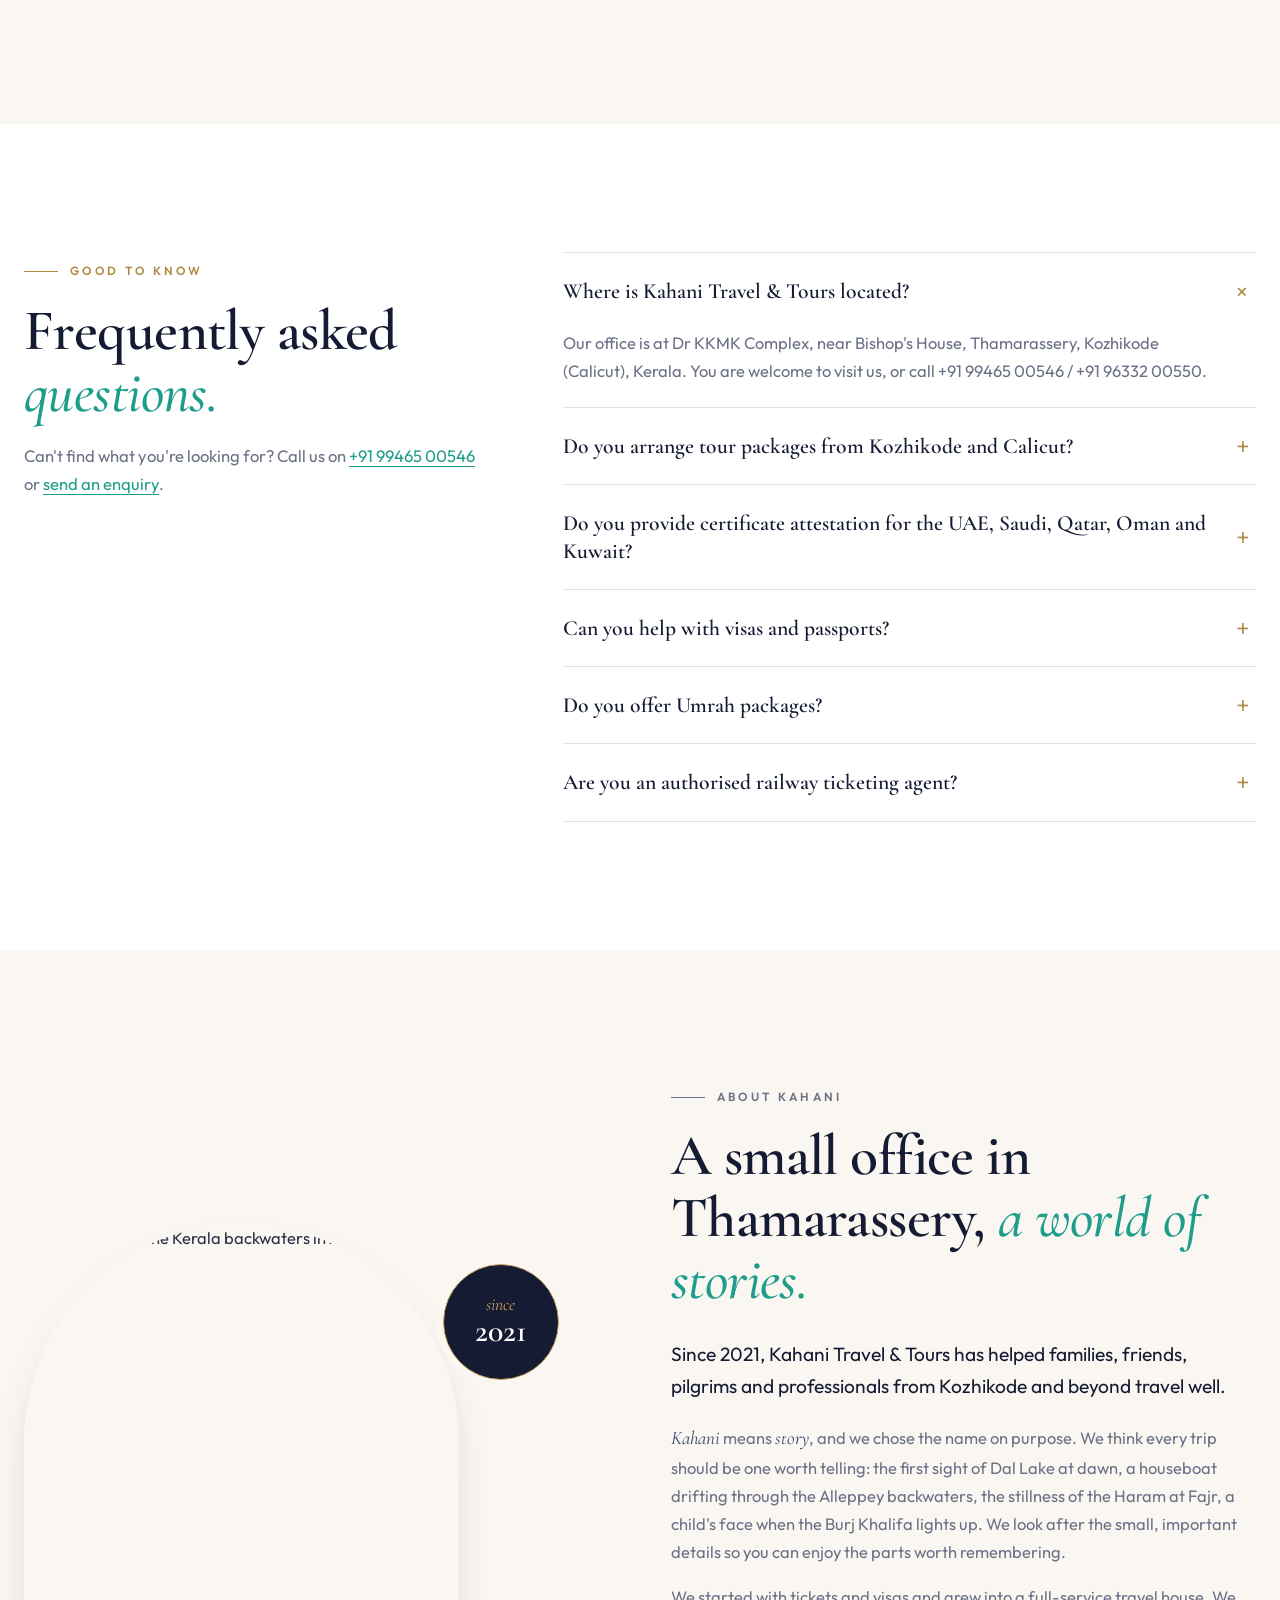
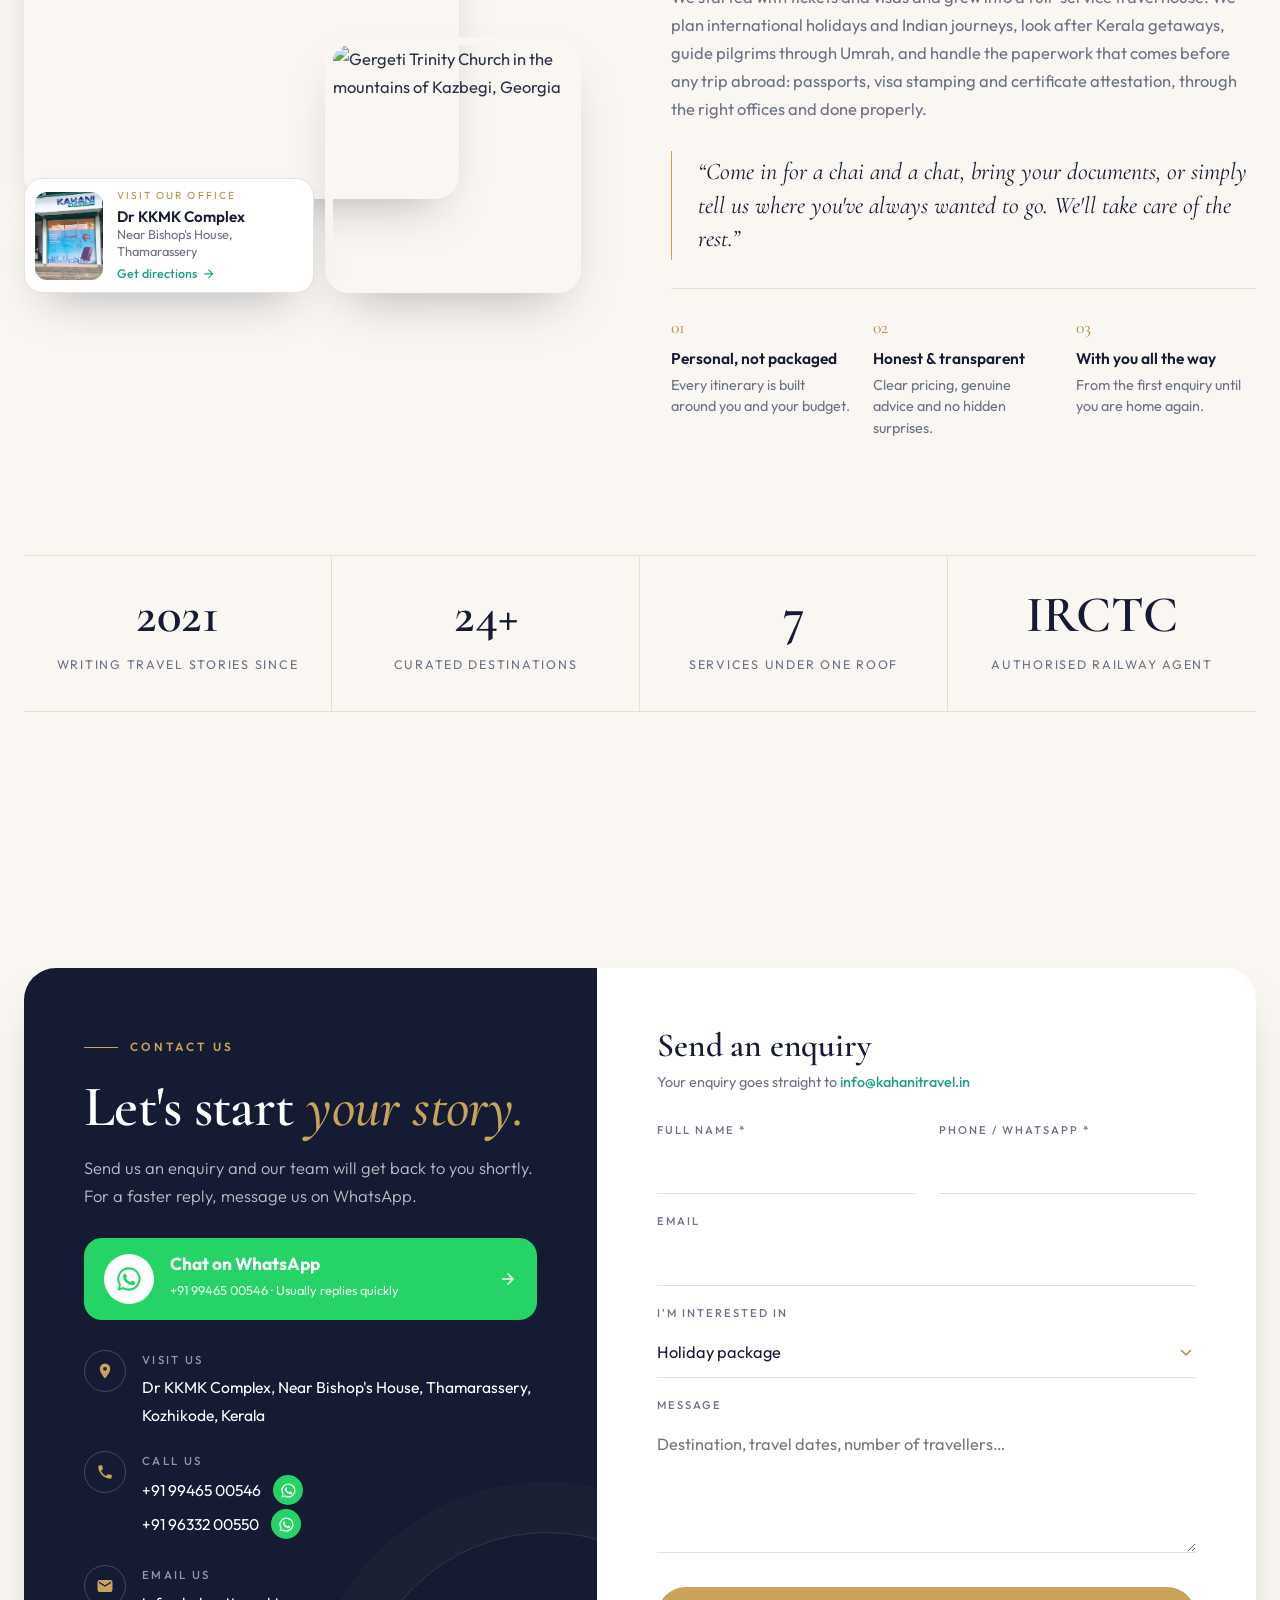
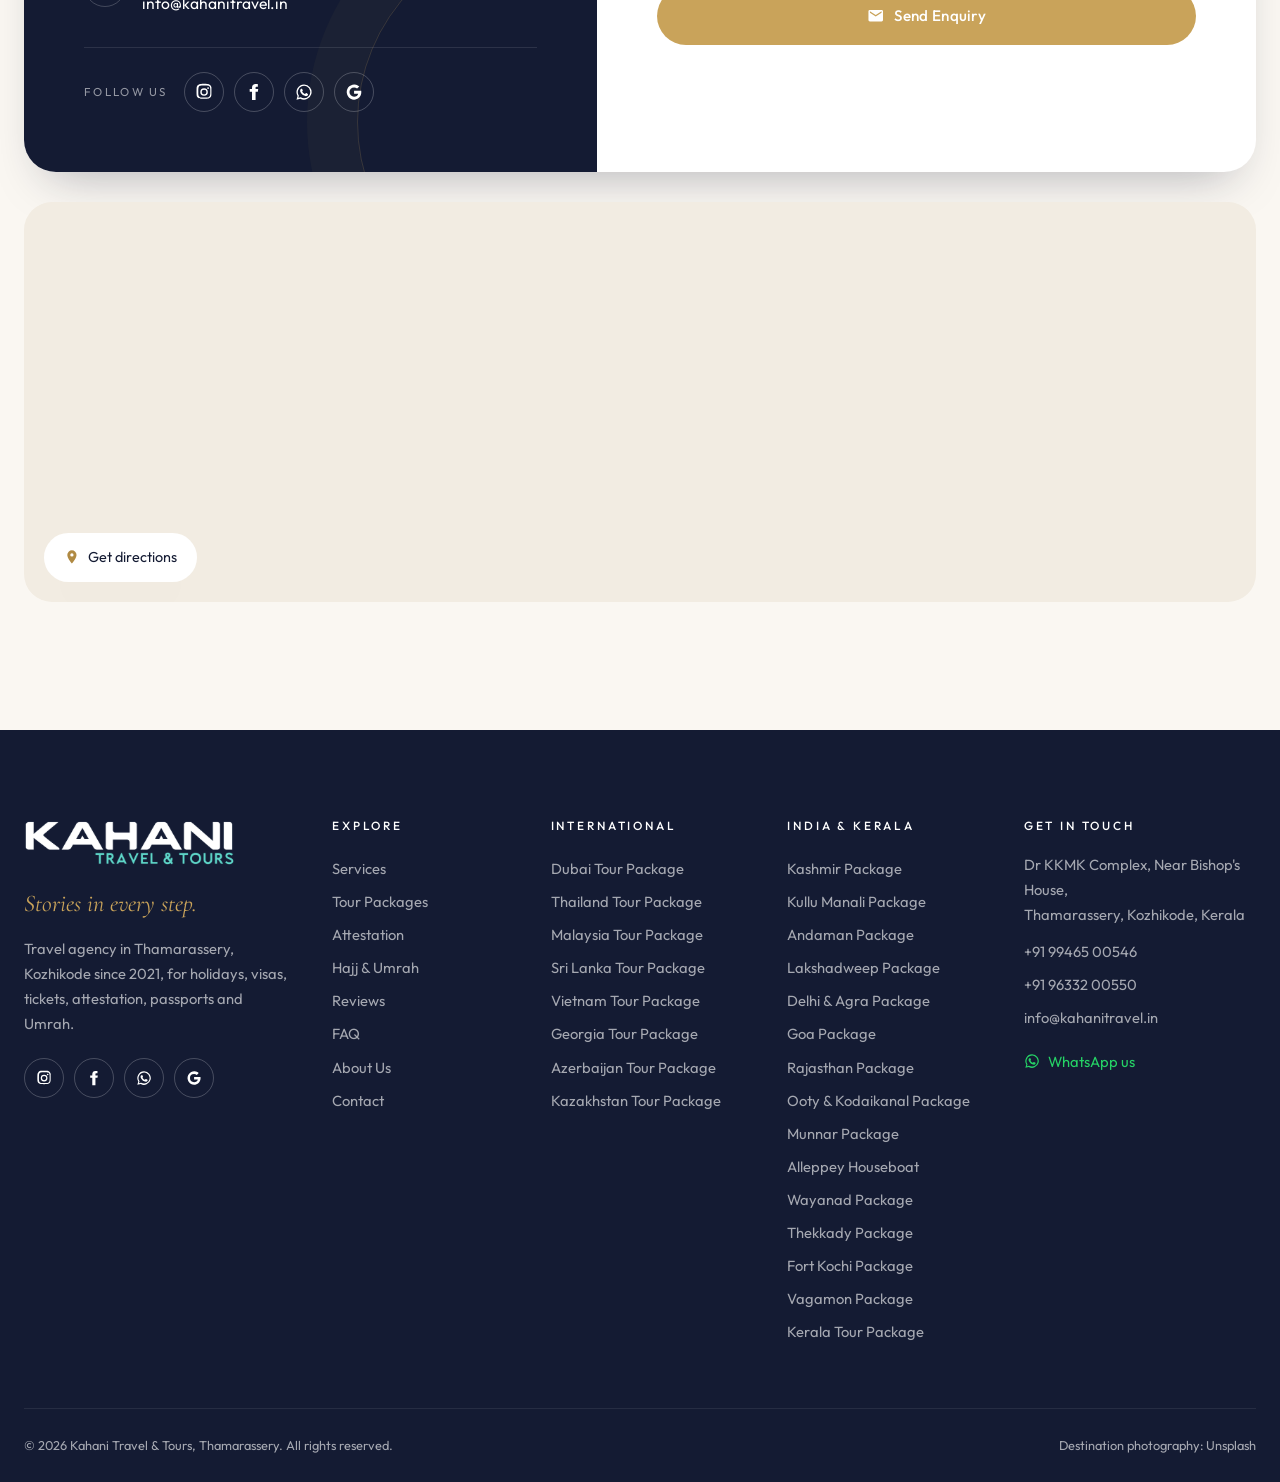
==== commit 6d33e8bf: "Attestation: professional layout with document tiles, embassy chips and 4-step process panel; replac" ====
--- a/index.html
+++ b/index.html
@@ -299,22 +299,45 @@
     <div class="attest-text reveal">
       <p class="eyebrow">Certificate Attestation</p>
       <h2 id="attest-h">Your documents, <em>handled with care.</em></h2>
-      <p>Getting a job, studying or joining family abroad starts with properly attested papers. We take your certificates through every step (notary, HRD, Home Department, MEA and the embassy) and keep you informed until they are back in your hands.</p>
-      <div class="chips"><span>HRD</span><span>Home Department</span><span>Notary</span><span>MEA / Apostille</span><span>Embassy</span></div>
-      <div class="doc-list">
-        <div><svg class="ic"><use href="#i-check"/></svg>Academic &amp; educational certificates</div>
-        <div><svg class="ic"><use href="#i-check"/></svg>Commercial documents</div>
-        <div><svg class="ic"><use href="#i-check"/></svg>Birth certificates</div>
-        <div><svg class="ic"><use href="#i-check"/></svg>Marriage certificates</div>
-        <div><svg class="ic"><use href="#i-check"/></svg>Death / divorce certificates</div>
-        <div><svg class="ic"><use href="#i-check"/></svg>Power of attorney</div>
-      </div>
-      <p class="embassy-title">Embassy attestation for</p>
-      <div class="flags"><span>UAE</span><span>Qatar</span><span>Saudi Arabia</span><span>Oman</span><span>Kuwait</span></div>
-      <a href="#contact" class="btn btn-navy" data-enquire="Certificate Attestation">Enquire About Attestation <svg class="ic"><use href="#i-arrow"/></svg></a>
-    </div>
-    <div class="attest-media reveal">
-      <img src="assets/attestation.jpg" alt="Certificate attestation services in Kozhikode for the UAE, Qatar, Saudi, Oman and Kuwait embassies" loading="lazy" width="768" height="768">
+      <p class="at-lead">Getting a job, studying or joining family abroad starts with properly attested papers. We take your certificates through every office and keep you informed until they are back in your hands.</p>
+
+      <p class="at-label">Documents we attest</p>
+      <ul class="at-docs">
+        <li><span class="at-ic"><svg viewBox="0 0 24 24"><path d="M12 3 1.5 8.5 12 14l8.5-4.45V16h2V8.5L12 3zM5.5 12.6v3.9L12 20l6.5-3.5v-3.9L12 16l-6.5-3.4z"/></svg></span>Academic &amp; educational</li>
+        <li><span class="at-ic"><svg viewBox="0 0 24 24"><path d="M10 3h4a2 2 0 0 1 2 2v1h4a2 2 0 0 1 2 2v11a2 2 0 0 1-2 2H4a2 2 0 0 1-2-2V8a2 2 0 0 1 2-2h4V5a2 2 0 0 1 2-2zm0 3h4V5h-4v1z"/></svg></span>Commercial documents</li>
+        <li><span class="at-ic"><svg viewBox="0 0 24 24"><path d="M12 2a3 3 0 1 1 0 6 3 3 0 0 1 0-6zm-1.5 7h3a3.5 3.5 0 0 1 3.5 3.5V16h-2.5v6h-5v-6H7v-3.5A3.5 3.5 0 0 1 10.5 9z"/></svg></span>Birth certificates</li>
+        <li><span class="at-ic"><svg viewBox="0 0 24 24"><path d="M8.5 7.5a6 6 0 1 1 0 12 6 6 0 0 1 0-12zm0 2a4 4 0 1 0 0 8 4 4 0 0 0 0-8zm7-5a6 6 0 1 1-3.1 11.1 7.9 7.9 0 0 0 .9-2A4 4 0 1 0 12.4 9a8 8 0 0 0-2-.9A6 6 0 0 1 15.5 4.5z"/></svg></span>Marriage certificates</li>
+        <li><span class="at-ic"><svg viewBox="0 0 24 24"><path d="M6 2h9l5 5v13a2 2 0 0 1-2 2H6a2 2 0 0 1-2-2V4a2 2 0 0 1 2-2zm8 1.5V8h4.5L14 3.5zM8 12v2h8v-2H8zm0 4v2h5v-2H8z"/></svg></span>Death / divorce certificates</li>
+        <li><span class="at-ic"><svg viewBox="0 0 24 24"><path d="m14.06 6.19 3.75 3.75L7.75 20H4v-3.75L14.06 6.19zm1.41-1.41 1.84-1.84a1 1 0 0 1 1.41 0l2.34 2.34a1 1 0 0 1 0 1.41l-1.84 1.84-3.75-3.75zM13 20h8v2h-8v-2z"/></svg></span>Power of attorney</li>
+      </ul>
+
+      <p class="at-label">Embassy attestation for</p>
+      <ul class="at-countries">
+        <li><b>AE</b><span>UAE</span></li>
+        <li><b>QA</b><span>Qatar</span></li>
+        <li><b>SA</b><span>Saudi Arabia</span></li>
+        <li><b>OM</b><span>Oman</span></li>
+        <li><b>KW</b><span>Kuwait</span></li>
+      </ul>
+
+      <div class="at-actions">
+        <a href="#contact" class="btn btn-navy" data-enquire="Certificate Attestation">Enquire About Attestation <svg class="ic"><use href="#i-arrow"/></svg></a>
+        <a href="#" class="btn btn-wa" data-wa="Hello Kahani Travel, I need certificate attestation. Which documents should I bring?"><svg class="ic"><use href="#i-wa"/></svg>Ask on WhatsApp</a>
+      </div>
+    </div>
+
+    <div class="attest-visual reveal">
+      <img class="at-photo" src="https://plus.unsplash.com/premium_photo-1661487134705-b3693a52965c?auto=format&fit=crop&w=1000&q=70" alt="Official approving and stamping a document for certificate attestation" loading="lazy" width="1000" height="1200">
+      <div class="at-process">
+        <p class="at-label light">How attestation works</p>
+        <ol>
+          <li><span>1</span><div><b>Notary</b><small>Document verified &amp; notarised</small></div></li>
+          <li><span>2</span><div><b>HRD / Home Department</b><small>State-level authentication</small></div></li>
+          <li><span>3</span><div><b>MEA</b><small>Ministry of External Affairs / Apostille</small></div></li>
+          <li><span>4</span><div><b>Embassy</b><small>Final attestation by the destination country</small></div></li>
+        </ol>
+        <p class="at-foot"><svg class="ic"><use href="#i-check"/></svg>Updates at every stage, until your documents are back with you</p>
+      </div>
     </div>
   </div>
 </section>
--- a/style.css
+++ b/style.css
@@ -592,3 +592,45 @@
 }
 
 [hidden] { display: none !important; }
+
+/* ---------- Attestation (professional layout) ---------- */
+.attest-in { align-items: center; }
+.at-lead { color: var(--muted); margin-bottom: 30px; max-width: 560px; }
+.at-label { font-size: .7rem; letter-spacing: .24em; text-transform: uppercase; color: var(--muted); font-weight: 500; margin: 0 0 14px; }
+.at-label.light { color: var(--gold); }
+.at-docs { list-style: none; padding: 0; margin: 0 0 30px; display: grid; grid-template-columns: repeat(3, 1fr); gap: 10px; }
+.at-docs li { display: flex; flex-direction: column; gap: 10px; padding: 16px 14px; border: 1px solid var(--line); border-radius: 16px; background: var(--ivory); font-size: .88rem; font-weight: 500; color: var(--ink); line-height: 1.3; transition: .3s var(--ease); }
+.at-docs li:hover { border-color: var(--teal); background: #fff; transform: translateY(-2px); }
+.at-ic { width: 36px; height: 36px; border-radius: 11px; display: grid; place-items: center; background: rgba(31, 157, 139, .1); color: var(--teal); }
+.at-ic svg { width: 20px; height: 20px; fill: currentColor; }
+.at-countries { list-style: none; padding: 0; margin: 0 0 34px; display: flex; flex-wrap: wrap; gap: 8px; }
+.at-countries li { display: flex; align-items: center; gap: 10px; padding: 7px 16px 7px 7px; border: 1px solid var(--line); border-radius: 999px; background: #fff; font-size: .9rem; font-weight: 500; color: var(--ink); }
+.at-countries b { width: 30px; height: 30px; border-radius: 50%; display: grid; place-items: center; background: var(--ink); color: var(--gold); font-size: .68rem; letter-spacing: .04em; }
+.at-actions { display: flex; flex-wrap: wrap; gap: 12px; }
+
+.attest-visual { position: relative; padding-bottom: 40px; }
+.at-photo { width: 86%; aspect-ratio: 5 / 6; object-fit: cover; border-radius: 28px; margin-left: auto; box-shadow: var(--shadow); background: var(--sand); }
+.at-process { position: absolute; left: 0; bottom: 0; width: 72%; background: var(--ink); color: #fff; border-radius: 24px; padding: 26px 26px 20px; box-shadow: 0 30px 60px -24px rgba(20, 27, 51, .6); }
+.at-process ol { list-style: none; padding: 0; margin: 0; position: relative; }
+.at-process ol::before { content: ""; position: absolute; left: 15px; top: 16px; bottom: 16px; width: 1px; background: rgba(201, 163, 90, .4); }
+.at-process li { display: flex; gap: 14px; align-items: flex-start; padding: 8px 0; position: relative; }
+.at-process li > span { width: 31px; height: 31px; border-radius: 50%; flex: none; display: grid; place-items: center; background: var(--ink); border: 1px solid var(--gold); color: var(--gold); font-weight: 600; font-size: .82rem; z-index: 1; }
+.at-process b { display: block; font-size: .95rem; font-weight: 600; line-height: 1.3; }
+.at-process small { display: block; color: rgba(255, 255, 255, .6); font-size: .78rem; line-height: 1.4; }
+.at-foot { margin: 12px 0 0; padding-top: 14px; border-top: 1px solid rgba(255, 255, 255, .1); font-size: .78rem; color: rgba(255, 255, 255, .75); display: flex; gap: 8px; align-items: flex-start; }
+.at-foot .ic { color: var(--teal-l); margin-top: 2px; }
+@media (max-width: 960px) {
+  .attest-visual { max-width: 560px; width: 100%; margin-inline: auto; }
+}
+@media (max-width: 720px) {
+  .at-docs { grid-template-columns: 1fr 1fr; }
+  .at-actions .btn { width: 100%; }
+  .attest-visual { padding-bottom: 0; }
+  .at-photo { width: 100%; aspect-ratio: 4 / 3; }
+  .at-process { position: relative; width: 92%; margin: -60px auto 0; }
+}
+@media (min-width: 961px) {
+  .at-countries { flex-wrap: nowrap; gap: 6px; }
+  .at-countries li { padding: 6px 12px 6px 6px; gap: 8px; font-size: .85rem; white-space: nowrap; }
+  .at-countries b { width: 28px; height: 28px; }
+}
